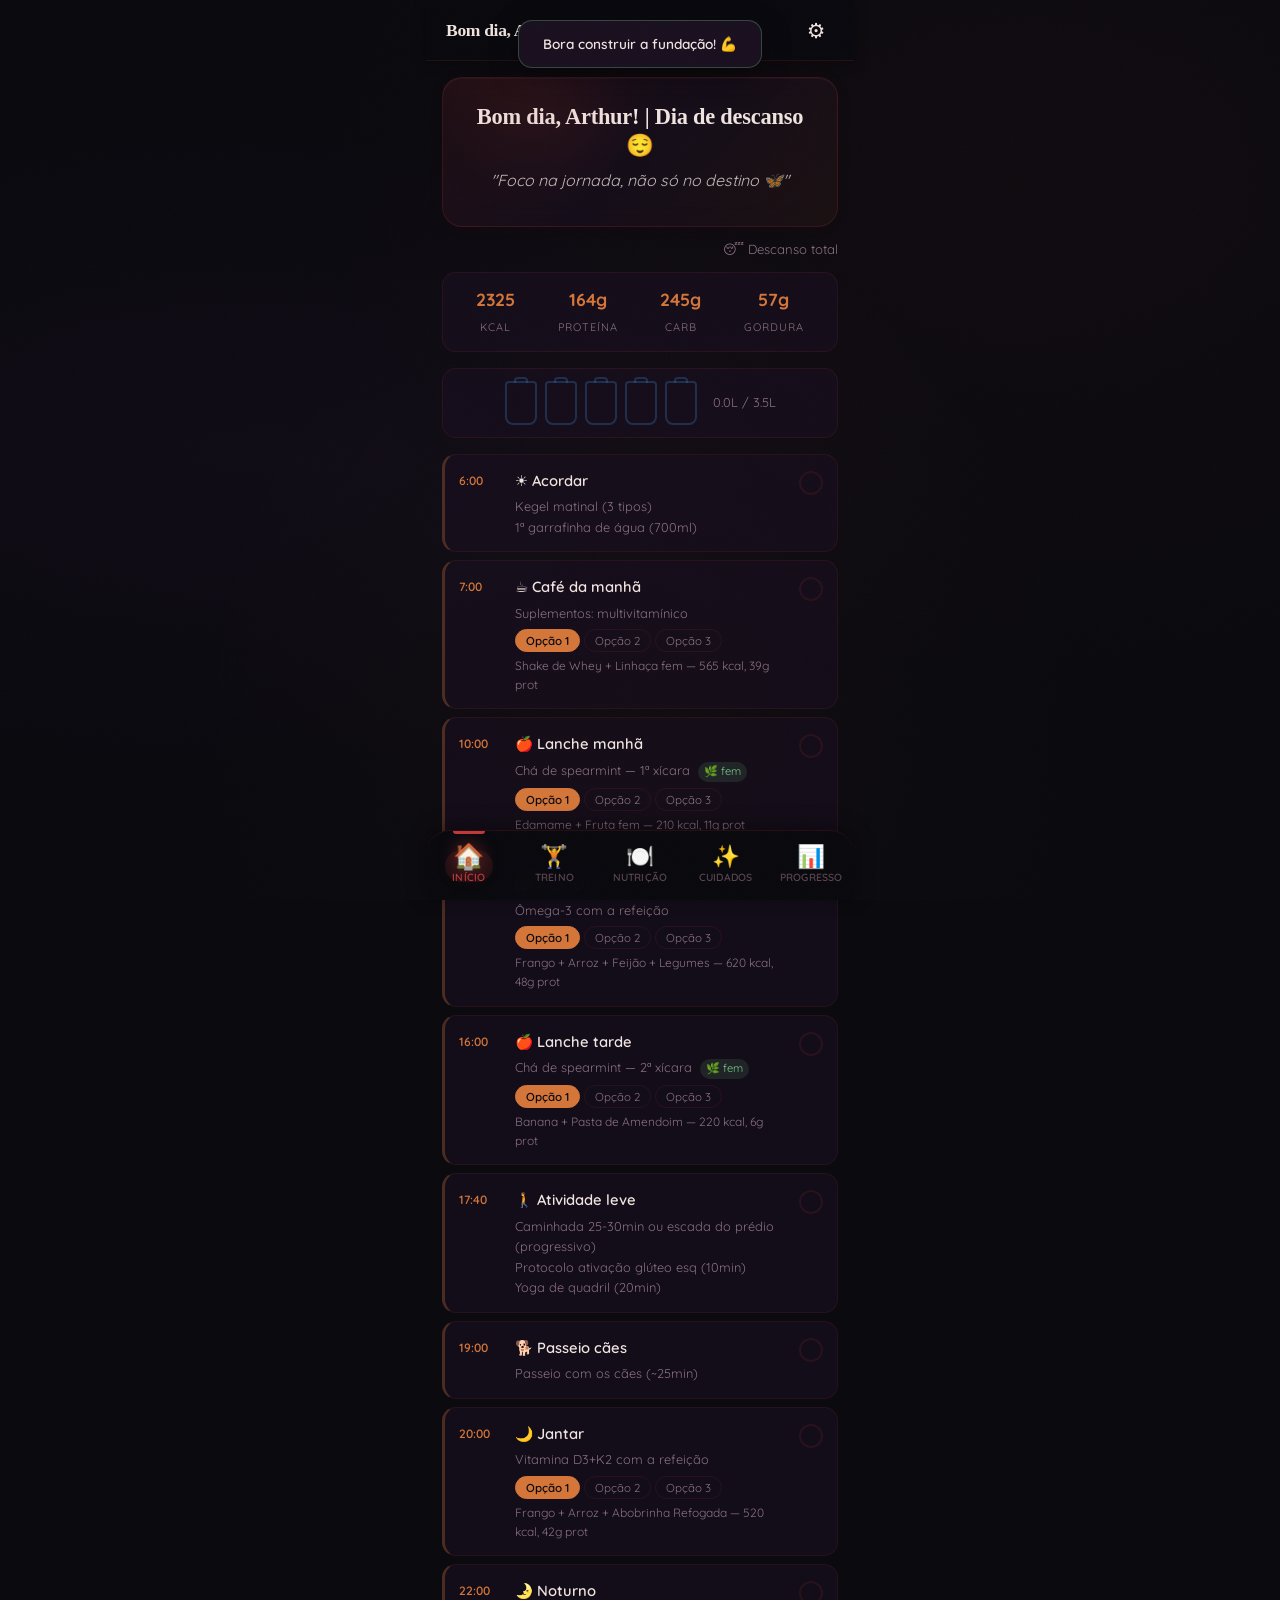
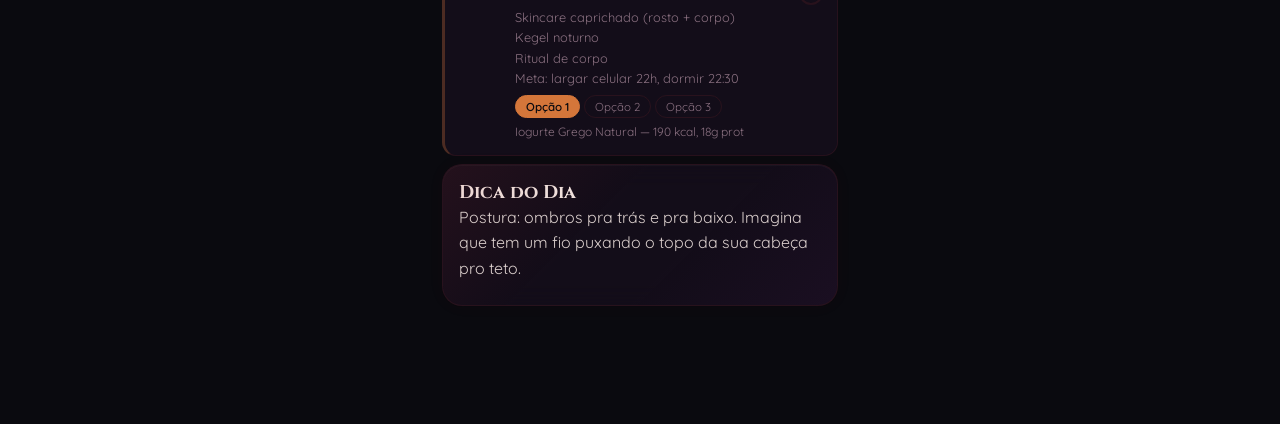
==== index.html @ 88b84865 "feat: redesign RPG dark fantasy — Forja da Amazona (vermelho, roxo, laranja, preto, azul) Co-Authore" ====
<!DOCTYPE html>
<html lang="pt-BR">
<head>
  <meta charset="UTF-8">
  <meta name="viewport" content="width=device-width, initial-scale=1.0, maximum-scale=1.0, user-scalable=no">
  <meta name="theme-color" content="#c23a3a">
  <meta name="apple-mobile-web-app-capable" content="yes">
  <meta name="apple-mobile-web-app-status-bar-style" content="black-translucent">
  <meta name="description" content="Forja da Amazona — RPG de Transformacao Corporal">
  <title>Forja da Amazona</title>

  <!-- PWA Manifest -->
  <link rel="manifest" href="manifest.json">
  <link rel="apple-touch-icon" href="icons/icon-192.png">

  <!-- Google Fonts -->
  <link rel="preconnect" href="https://fonts.googleapis.com">
  <link rel="preconnect" href="https://fonts.gstatic.com" crossorigin>
  <link href="https://fonts.googleapis.com/css2?family=Cinzel:wght@400;600;700&family=Quicksand:wght@300;400;500;600&display=swap" rel="stylesheet">

  <!-- Chart.js -->
  <script src="https://cdn.jsdelivr.net/npm/chart.js@4.4.1/dist/chart.umd.min.js"></script>

  <!-- Firebase -->
  <script src="https://www.gstatic.com/firebasejs/10.7.1/firebase-app-compat.js"></script>
  <script src="https://www.gstatic.com/firebasejs/10.7.1/firebase-auth-compat.js"></script>
  <script src="https://www.gstatic.com/firebasejs/10.7.1/firebase-firestore-compat.js"></script>

  <style>
    /* ============================================
       CSS CUSTOM PROPERTIES
       ============================================ */
    :root {
      --bg-dark: #0a0a0f;
      --bg-dark-lighter: #1a1020;
      --bg-card: #12101a;
      --bg-card-hover: rgba(255, 255, 255, 0.08);
      --primary: #c23a3a;
      --primary-light: #d44a4a;
      --primary-dark: #9a2a2a;
      --secondary: #7b2d8e;
      --secondary-light: #9a45ad;
      --accent: #d4763a;
      --accent-light: #e09050;
      --text: #f0e4e0;
      --text-muted: #8a7080;
      --text-dark: #5a4550;
      --success: #6ecb8b;
      --danger: #e87171;
      --warning: #d4763a;
      --info: #3a7bc2;
      --gold: #c4956a;
      --border: rgba(194, 58, 58, 0.12);
      --border-light: rgba(194, 58, 58, 0.2);
      --shadow: rgba(0, 0, 0, 0.4);
      --glass-bg: rgba(26, 16, 32, 0.6);
      --glass-border: rgba(194, 58, 58, 0.12);
      --glass-blur: 12px;
      --radius-sm: 8px;
      --radius-md: 14px;
      --radius-lg: 20px;
      --radius-xl: 24px;
      --radius-full: 50%;
      --nav-height: 70px;
      --header-height: 60px;
      --safe-bottom: env(safe-area-inset-bottom, 0px);
      --font-title: 'Cinzel', 'Playfair Display', Georgia, serif;
      --font-body: 'Quicksand', 'Nunito', system-ui, sans-serif;
      --transition-fast: 0.15s ease;
      --transition-normal: 0.3s ease;
      --transition-slow: 0.5s ease;
    }

    /* ============================================
       BASE RESET
       ============================================ */
    *,
    *::before,
    *::after {
      margin: 0;
      padding: 0;
      box-sizing: border-box;
    }

    html {
      font-size: 16px;
      -webkit-text-size-adjust: 100%;
      -webkit-tap-highlight-color: transparent;
      scroll-behavior: smooth;
    }

    body {
      font-family: var(--font-body);
      background: #0a0a0f;
      background-image:
        radial-gradient(ellipse at 20% 50%, rgba(123, 45, 142, 0.06) 0%, transparent 50%),
        radial-gradient(ellipse at 80% 20%, rgba(194, 58, 58, 0.04) 0%, transparent 50%),
        radial-gradient(ellipse at 50% 80%, rgba(212, 118, 58, 0.03) 0%, transparent 50%);
      background-attachment: fixed;
      color: var(--text);
      line-height: 1.6;
      min-height: 100vh;
      min-height: 100dvh;
      overflow-x: hidden;
      -webkit-font-smoothing: antialiased;
      -moz-osx-font-smoothing: grayscale;
    }

    body::after {
      content: '';
      position: fixed;
      top: 0;
      left: 0;
      width: 100%;
      height: 100%;
      pointer-events: none;
      z-index: 9999;
      opacity: 0.015;
      background-image: url("data:image/svg+xml,%3Csvg viewBox='0 0 256 256' xmlns='http://www.w3.org/2000/svg'%3E%3Cfilter id='noise'%3E%3CfeTurbulence type='fractalNoise' baseFrequency='0.9' numOctaves='4' stitchTiles='stitch'/%3E%3C/filter%3E%3Crect width='100%25' height='100%25' filter='url(%23noise)'/%3E%3C/svg%3E");
      background-repeat: repeat;
      background-size: 256px 256px;
    }

    /* RPG Card border glow */
    .card, .glass {
      position: relative;
      border: 1px solid rgba(194, 58, 58, 0.12);
      box-shadow: 0 0 20px rgba(194, 58, 58, 0.03), inset 0 1px 0 rgba(255,255,255,0.03);
    }

    .card::before, .glass::before {
      content: '';
      position: absolute;
      top: -1px; left: -1px; right: -1px; bottom: -1px;
      border-radius: inherit;
      background: linear-gradient(135deg, rgba(194, 58, 58, 0.1) 0%, transparent 40%, transparent 60%, rgba(123, 45, 142, 0.08) 100%);
      pointer-events: none;
      z-index: 0;
    }

    /* RPG stat bar style */
    .stat-bar {
      height: 6px;
      background: rgba(255,255,255,0.05);
      border-radius: 3px;
      overflow: hidden;
      position: relative;
    }
    .stat-bar-fill {
      height: 100%;
      border-radius: 3px;
      background: linear-gradient(90deg, var(--accent), var(--primary));
      transition: width 0.6s ease;
      box-shadow: 0 0 8px rgba(212, 118, 58, 0.4);
    }

    /* Level badge (for training phase) */
    .level-badge {
      display: inline-flex;
      align-items: center;
      gap: 6px;
      background: linear-gradient(135deg, rgba(194, 58, 58, 0.15), rgba(123, 45, 142, 0.15));
      border: 1px solid rgba(194, 58, 58, 0.25);
      border-radius: 20px;
      padding: 4px 12px;
      font-family: var(--font-title);
      font-size: 0.75rem;
      color: var(--gold);
      letter-spacing: 1px;
      text-transform: uppercase;
    }

    /* Quest complete animation */
    @keyframes questComplete {
      0% { transform: scale(1); }
      50% { transform: scale(1.05); box-shadow: 0 0 20px rgba(110, 203, 139, 0.3); }
      100% { transform: scale(1); }
    }

    /* Ember glow for active elements */
    @keyframes emberGlow {
      0%, 100% { box-shadow: 0 0 8px rgba(212, 118, 58, 0.2); }
      50% { box-shadow: 0 0 16px rgba(212, 118, 58, 0.4); }
    }

    /* Smooth hover for cards */
    .card:hover, .glass:hover {
      border-color: rgba(194, 58, 58, 0.25);
      transition: border-color 0.3s ease;
    }

    /* Font family overrides */
    h1, h2, h3, .card-title, .section-title { font-family: 'Cinzel', serif; }

    a {
      color: var(--primary);
      text-decoration: none;
      transition: color var(--transition-fast);
    }

    a:hover {
      color: var(--secondary-light);
    }

    img {
      max-width: 100%;
      height: auto;
      display: block;
    }

    button {
      font-family: var(--font-body);
      cursor: pointer;
      border: none;
      background: none;
      color: inherit;
      font-size: inherit;
      -webkit-tap-highlight-color: transparent;
    }

    input, select, textarea {
      font-family: var(--font-body);
      font-size: 16px;
    }

    ul, ol {
      list-style: none;
    }

    /* ============================================
       TYPOGRAPHY
       ============================================ */
    h1, h2, h3 {
      font-family: var(--font-title);
      font-weight: 700;
      line-height: 1.3;
      color: var(--text);
    }

    h1 {
      font-size: 1.75rem;
      letter-spacing: -0.02em;
    }

    h2 {
      font-size: 1.4rem;
      letter-spacing: -0.01em;
    }

    h3 {
      font-size: 1.15rem;
    }

    h4, h5, h6 {
      font-family: var(--font-body);
      font-weight: 700;
      line-height: 1.4;
    }

    h4 {
      font-size: 1rem;
    }

    p {
      margin-bottom: 0.5rem;
      color: var(--text);
    }

    small {
      font-size: 0.8rem;
      color: var(--text-muted);
    }

    /* ============================================
       HEADER
       ============================================ */
    #app-header {
      position: sticky;
      top: 0;
      z-index: 100;
      display: flex;
      align-items: center;
      justify-content: space-between;
      padding: 12px 20px;
      min-height: var(--header-height);
      background: rgba(10, 10, 15, 0.94);
      backdrop-filter: blur(14px);
      -webkit-backdrop-filter: blur(14px);
      border-bottom: 1px solid rgba(194, 58, 58, 0.15);
      box-shadow: 0 2px 12px rgba(0, 0, 0, 0.3);
    }

    .header-greeting {
      display: flex;
      flex-direction: column;
      gap: 2px;
    }

    .header-greeting .greeting-name {
      font-family: var(--font-title);
      font-size: 1.1rem;
      font-weight: 700;
      color: var(--text);
    }

    .header-greeting .greeting-sub {
      font-size: 0.75rem;
      color: var(--text-muted);
    }

    .header-actions {
      display: flex;
      align-items: center;
      gap: 12px;
    }

    .header-actions button {
      width: 36px;
      height: 36px;
      border-radius: var(--radius-full);
      background: var(--bg-card);
      display: flex;
      align-items: center;
      justify-content: center;
      font-size: 1.1rem;
      transition: background var(--transition-fast), transform var(--transition-fast);
    }

    .header-actions button:active {
      transform: scale(0.92);
      background: var(--bg-card-hover);
    }

    /* ============================================
       MAIN CONTENT AREA
       ============================================ */
    #app-content {
      position: relative;
      min-height: calc(100vh - var(--header-height));
      min-height: calc(100dvh - var(--header-height));
      padding-bottom: calc(var(--nav-height) + var(--safe-bottom) + 12px);
    }

    /* ============================================
       PAGE SECTIONS (Tabs)
       ============================================ */
    .page {
      display: none;
      padding: 16px 16px 24px;
      overflow-y: auto;
      -webkit-overflow-scrolling: touch;
      animation: fadeIn 0.3s ease;
    }

    .page.active {
      display: block;
    }

    /* Section-colored card left borders */
    #page-treino .card {
      border-left: 3px solid rgba(194, 58, 58, 0.3);
    }

    #page-nutricao .card {
      border-left: 3px solid rgba(110, 203, 139, 0.3);
    }

    #page-cuidados .card {
      border-left: 3px solid rgba(123, 45, 142, 0.3);
    }

    #page-progresso .card {
      border-left: 3px solid rgba(212, 118, 58, 0.3);
    }

    /* ============================================
       BOTTOM NAVIGATION
       ============================================ */
    .bottom-nav {
      position: fixed;
      bottom: 0;
      left: 0;
      right: 0;
      z-index: 200;
      display: flex;
      align-items: stretch;
      justify-content: space-around;
      height: calc(var(--nav-height) + var(--safe-bottom));
      padding-bottom: var(--safe-bottom);
      background: rgba(10, 10, 15, 0.97);
      backdrop-filter: blur(16px);
      -webkit-backdrop-filter: blur(16px);
      border-top: 1px solid rgba(194, 58, 58, 0.15);
      box-shadow: 0 -4px 20px rgba(0, 0, 0, 0.4);
    }

    .nav-item {
      display: flex;
      flex-direction: column;
      align-items: center;
      justify-content: center;
      flex: 1;
      min-width: 44px;
      min-height: 44px;
      padding: 6px 4px 8px;
      gap: 3px;
      color: var(--text-dark);
      transition: color var(--transition-fast), transform var(--transition-fast);
      position: relative;
    }

    .nav-item::before {
      content: '';
      position: absolute;
      top: 0;
      left: 50%;
      transform: translateX(-50%) scaleX(0);
      width: 32px;
      height: 3px;
      border-radius: 0 0 4px 4px;
      background: var(--primary);
      transition: transform var(--transition-normal);
    }

    .nav-item.active {
      color: var(--primary);
    }

    .nav-item.active::before {
      transform: translateX(-50%) scaleX(1);
    }

    .nav-item.active::after {
      content: '';
      position: absolute;
      top: 50%;
      left: 50%;
      transform: translate(-50%, -50%);
      width: 48px;
      height: 32px;
      border-radius: var(--radius-xl);
      background: rgba(194, 58, 58, 0.12);
      z-index: -1;
    }

    .nav-item.active .nav-icon {
      transform: scale(1.12);
      filter: drop-shadow(0 0 8px rgba(194, 58, 58, 0.5));
    }

    .nav-item:active {
      transform: scale(0.9);
    }

    .nav-icon {
      font-size: 1.4rem;
      line-height: 1;
      transition: transform var(--transition-fast), filter var(--transition-fast);
    }

    .nav-label {
      font-size: 0.65rem;
      font-weight: 600;
      letter-spacing: 0.02em;
      text-transform: uppercase;
    }

    /* ============================================
       CARDS
       ============================================ */
    .card {
      background: var(--bg-card);
      border: 1px solid var(--border);
      border-radius: var(--radius-lg);
      padding: 16px;
      margin-bottom: 12px;
      transition: background var(--transition-fast), transform var(--transition-fast), box-shadow var(--transition-fast);
      position: relative;
      overflow: hidden;
    }

    .card::after {
      content: '';
      position: absolute;
      top: 0;
      left: -100%;
      width: 50%;
      height: 100%;
      background: linear-gradient(90deg, transparent, rgba(255, 255, 255, 0.03), transparent);
      transition: left 0.6s ease;
      pointer-events: none;
    }

    .card:hover::after,
    .card:active::after {
      left: 100%;
    }

    .card:active {
      transform: scale(0.985);
      background: var(--bg-card-hover);
    }

    .card-header {
      display: flex;
      align-items: center;
      justify-content: space-between;
      margin-bottom: 12px;
    }

    .card-title {
      font-family: var(--font-title);
      font-size: 1.05rem;
      font-weight: 700;
    }

    .card-subtitle {
      font-size: 0.8rem;
      color: var(--text-muted);
      margin-top: 2px;
    }

    .card-icon {
      font-size: 1.6rem;
      line-height: 1;
    }

    /* ============================================
       GLASS EFFECT
       ============================================ */
    .glass {
      background: var(--glass-bg);
      backdrop-filter: blur(var(--glass-blur));
      -webkit-backdrop-filter: blur(var(--glass-blur));
      border: 1px solid var(--glass-border);
    }

    /* Dashboard hero card */
    .card.glass.dashboard-hero {
      position: relative;
      overflow: hidden;
      background: linear-gradient(
        135deg,
        rgba(194, 58, 58, 0.12) 0%,
        rgba(123, 45, 142, 0.08) 50%,
        rgba(212, 118, 58, 0.06) 100%
      );
      border: 1px solid rgba(194, 58, 58, 0.18);
    }

    .card.glass.dashboard-hero::before {
      content: '';
      position: absolute;
      top: -50%;
      right: -30%;
      width: 200px;
      height: 200px;
      border-radius: 50%;
      background: radial-gradient(circle, rgba(194, 58, 58, 0.08) 0%, transparent 70%);
      pointer-events: none;
    }

    /* ============================================
       BUTTONS
       ============================================ */
    .btn {
      display: inline-flex;
      align-items: center;
      justify-content: center;
      gap: 8px;
      padding: 12px 24px;
      border-radius: var(--radius-md);
      font-family: var(--font-body);
      font-size: 0.9rem;
      font-weight: 700;
      letter-spacing: 0.02em;
      text-align: center;
      min-height: 44px;
      min-width: 44px;
      cursor: pointer;
      transition: all var(--transition-fast);
      border: 2px solid transparent;
      text-transform: none;
      white-space: nowrap;
      user-select: none;
      -webkit-user-select: none;
    }

    .btn:active {
      transform: scale(0.96);
    }

    .btn:disabled {
      opacity: 0.5;
      cursor: not-allowed;
      transform: none;
    }

    .btn-primary {
      background: linear-gradient(135deg, var(--primary), var(--primary-dark));
      color: #fff;
      border-color: transparent;
      box-shadow: 0 4px 15px rgba(194, 58, 58, 0.3);
    }

    .btn-primary:hover {
      box-shadow: 0 6px 20px rgba(194, 58, 58, 0.45);
      background: linear-gradient(135deg, var(--primary-light), var(--primary));
    }

    .btn-primary:active {
      box-shadow: 0 2px 10px rgba(194, 58, 58, 0.25);
    }

    .btn-outline {
      background: transparent;
      color: var(--primary);
      border-color: var(--primary);
    }

    .btn-outline:hover {
      background: rgba(194, 58, 58, 0.1);
    }

    .btn-outline:active {
      background: rgba(194, 58, 58, 0.18);
    }

    .btn-ghost {
      background: transparent;
      color: var(--text-muted);
      border-color: transparent;
      padding: 8px 16px;
    }

    .btn-ghost:hover {
      color: var(--text);
      background: rgba(255, 255, 255, 0.05);
    }

    .btn-gold {
      background: linear-gradient(135deg, var(--accent), var(--gold));
      color: #0a0a0f;
      font-weight: 700;
      box-shadow: 0 4px 15px rgba(212, 118, 58, 0.3);
    }

    .btn-gold:hover {
      box-shadow: 0 6px 20px rgba(212, 118, 58, 0.45);
    }

    .btn-danger {
      background: linear-gradient(135deg, var(--danger), #c25050);
      color: #fff;
    }

    .btn-success {
      background: linear-gradient(135deg, var(--success), #4fb36e);
      color: #0a0a0f;
      font-weight: 700;
    }

    .btn-sm {
      padding: 8px 14px;
      font-size: 0.8rem;
      min-height: 36px;
      border-radius: var(--radius-sm);
    }

    .btn-lg {
      padding: 16px 32px;
      font-size: 1rem;
      border-radius: var(--radius-lg);
    }

    .btn-block {
      display: flex;
      width: 100%;
    }

    .btn-icon {
      width: 44px;
      height: 44px;
      padding: 0;
      border-radius: var(--radius-full);
      font-size: 1.2rem;
    }

    /* ============================================
       CUSTOM CHECKBOXES
       ============================================ */
    .checkbox-wrapper {
      display: flex;
      align-items: center;
      gap: 10px;
      min-height: 44px;
      cursor: pointer;
      user-select: none;
      -webkit-user-select: none;
    }

    .checkbox-wrapper input[type="checkbox"] {
      display: none;
    }

    .checkbox-custom {
      position: relative;
      width: 24px;
      height: 24px;
      min-width: 24px;
      border-radius: var(--radius-sm);
      border: 2px solid var(--text-dark);
      background: transparent;
      transition: all var(--transition-fast);
      display: flex;
      align-items: center;
      justify-content: center;
    }

    .checkbox-custom::after {
      content: '';
      width: 6px;
      height: 12px;
      border: 2px solid #fff;
      border-top: none;
      border-left: none;
      transform: rotate(45deg) scale(0);
      transition: transform 0.2s cubic-bezier(0.4, 0, 0.2, 1);
      margin-top: -2px;
    }

    .checkbox-wrapper input[type="checkbox"]:checked + .checkbox-custom {
      background: linear-gradient(135deg, var(--primary), var(--accent));
      border-color: transparent;
      animation: bounce 0.3s ease;
    }

    .checkbox-wrapper input[type="checkbox"]:checked + .checkbox-custom::after {
      transform: rotate(45deg) scale(1);
    }

    .checkbox-label {
      font-size: 0.9rem;
      color: var(--text);
      transition: color var(--transition-fast), text-decoration var(--transition-fast);
    }

    .checkbox-wrapper input[type="checkbox"]:checked ~ .checkbox-label {
      color: var(--text-muted);
      text-decoration: line-through;
    }

    /* ============================================
       PROGRESS BARS
       ============================================ */
    .progress-bar-wrapper {
      width: 100%;
      height: 8px;
      background: rgba(255, 255, 255, 0.08);
      border-radius: 4px;
      overflow: hidden;
      position: relative;
    }

    .progress-bar-fill {
      height: 100%;
      border-radius: 4px;
      background: linear-gradient(90deg, var(--primary), var(--accent));
      transition: width 0.6s cubic-bezier(0.25, 0.8, 0.25, 1);
      position: relative;
    }

    .progress-bar-fill::after {
      content: '';
      position: absolute;
      top: 0;
      left: 0;
      right: 0;
      bottom: 0;
      background: linear-gradient(90deg, transparent, rgba(255, 255, 255, 0.2), transparent);
      animation: shimmer 2s infinite;
    }

    .progress-bar-lg {
      height: 12px;
      border-radius: 6px;
    }

    .progress-bar-lg .progress-bar-fill {
      border-radius: 6px;
    }

    .progress-label {
      display: flex;
      align-items: center;
      justify-content: space-between;
      margin-bottom: 6px;
      font-size: 0.8rem;
    }

    .progress-label span:first-child {
      color: var(--text-muted);
    }

    .progress-label span:last-child {
      color: var(--primary);
      font-weight: 700;
    }

    /* ============================================
       MODAL OVERLAY
       ============================================ */
    .modal-overlay {
      position: fixed;
      top: 0;
      left: 0;
      right: 0;
      bottom: 0;
      z-index: 500;
      background: rgba(0, 0, 0, 0.7);
      backdrop-filter: blur(4px);
      -webkit-backdrop-filter: blur(4px);
      display: flex;
      align-items: center;
      justify-content: center;
      padding: 20px;
      opacity: 1;
      transition: opacity var(--transition-normal);
    }

    .modal-overlay.hidden {
      display: none;
      opacity: 0;
    }

    .modal-overlay.fade-out {
      opacity: 0;
      pointer-events: none;
    }

    .modal-content {
      background: var(--bg-dark-lighter);
      border: 1px solid var(--border-light);
      border-radius: var(--radius-xl);
      padding: 24px;
      max-width: 400px;
      width: 100%;
      max-height: 85vh;
      overflow-y: auto;
      animation: slideUp 0.3s ease;
    }

    .modal-close {
      position: absolute;
      top: 12px;
      right: 12px;
      width: 36px;
      height: 36px;
      border-radius: var(--radius-full);
      background: rgba(255, 255, 255, 0.1);
      color: var(--text);
      font-size: 1.4rem;
      display: flex;
      align-items: center;
      justify-content: center;
      transition: background var(--transition-fast), transform var(--transition-fast);
      z-index: 10;
      line-height: 1;
    }

    .modal-close:hover {
      background: rgba(255, 255, 255, 0.2);
    }

    .modal-close:active {
      transform: scale(0.9);
    }

    /* ============================================
       VIDEO MODAL
       ============================================ */
    .video-modal {
      position: relative;
      background: var(--bg-dark-lighter);
      border: 1px solid var(--border-light);
      border-radius: var(--radius-xl);
      padding: 20px;
      max-width: 500px;
      width: 100%;
      animation: slideUp 0.3s ease;
    }

    .video-container {
      position: relative;
      width: 100%;
      padding-bottom: 56.25%;
      border-radius: var(--radius-md);
      overflow: hidden;
      background: #000;
      margin-top: 8px;
    }

    .video-container iframe {
      position: absolute;
      top: 0;
      left: 0;
      width: 100%;
      height: 100%;
      border: none;
    }

    #video-info {
      margin-top: 16px;
    }

    #video-info h3 {
      font-size: 1rem;
      margin-bottom: 6px;
    }

    #video-info p {
      font-size: 0.85rem;
      color: var(--text-muted);
      line-height: 1.5;
    }

    .video-mistakes {
      color: var(--warning);
      font-size: 0.85rem;
      margin-top: 0.5rem;
      padding: 0.5rem 0.75rem;
      background: rgba(232, 201, 110, 0.1);
      border-left: 3px solid var(--warning);
      border-radius: var(--radius-sm);
      display: none;
    }
    .video-mistakes.visible {
      display: block;
    }
    .gif-container {
      position: relative;
      width: 100%;
      border-radius: var(--radius-md);
      overflow: hidden;
      background: #111;
      min-height: 200px;
      display: flex;
      align-items: center;
      justify-content: center;
    }
    .gif-container.hidden { display: none; }
    .gif-image {
      width: 100%;
      height: auto;
      display: block;
      border-radius: var(--radius-md);
    }
    .gif-loading {
      position: absolute;
      top: 50%;
      left: 50%;
      transform: translate(-50%, -50%);
      color: var(--text-muted);
      font-size: 0.85rem;
    }
    .youtube-fallback-link {
      display: inline-flex;
      align-items: center;
      gap: 6px;
      margin-top: 12px;
      font-size: 0.85rem;
      color: var(--primary);
      text-decoration: none;
    }
    .youtube-fallback-link.hidden { display: none; }
    #video-container.hidden { display: none; }

    /* ============================================
       TIMER OVERLAY
       ============================================ */
    .timer-overlay {
      position: fixed;
      left: 0;
      right: 0;
      bottom: calc(var(--nav-height) + var(--safe-bottom));
      z-index: 150;
      background: rgba(10, 10, 15, 0.97);
      backdrop-filter: blur(16px);
      -webkit-backdrop-filter: blur(16px);
      border-top: 1px solid var(--border-light);
      border-radius: var(--radius-xl) var(--radius-xl) 0 0;
      transition: all var(--transition-normal);
      box-shadow: 0 -8px 30px rgba(0, 0, 0, 0.3);
    }

    .timer-overlay.hidden {
      display: none;
    }

    .timer-header {
      display: flex;
      align-items: center;
      justify-content: space-between;
      padding: 12px 20px;
      cursor: pointer;
      min-height: 44px;
    }

    #timer-label {
      font-family: var(--font-body);
      font-size: 0.75rem;
      font-weight: 700;
      letter-spacing: 0.15em;
      text-transform: uppercase;
      color: var(--primary);
    }

    .timer-toggle {
      width: 32px;
      height: 32px;
      border-radius: var(--radius-full);
      background: var(--bg-card);
      display: flex;
      align-items: center;
      justify-content: center;
      font-size: 0.8rem;
      color: var(--text-muted);
      transition: transform var(--transition-normal);
    }

    .timer-overlay.active .timer-toggle {
      transform: rotate(180deg);
    }

    .timer-body {
      padding: 0 20px 20px;
      text-align: center;
      transition: all var(--transition-normal);
    }

    .timer-overlay.collapsed .timer-body {
      display: none;
    }

    .timer-overlay.active .timer-body {
      display: block;
    }

    .timer-display {
      font-family: var(--font-title);
      font-size: 3.5rem;
      font-weight: 700;
      color: var(--text);
      letter-spacing: 0.05em;
      line-height: 1;
      margin-bottom: 16px;
      text-shadow: 0 0 30px rgba(194, 58, 58, 0.3);
      font-variant-numeric: tabular-nums;
      transition: transform 0.15s ease, color 0.3s ease;
    }

    .timer-progress {
      width: 100%;
      height: 6px;
      background: rgba(255, 255, 255, 0.08);
      border-radius: 3px;
      overflow: hidden;
      margin-bottom: 16px;
    }

    .timer-progress-bar {
      height: 100%;
      border-radius: 3px;
      background: linear-gradient(90deg, var(--primary), var(--accent));
      transition: width 0.5s linear;
      width: 100%;
    }

    .timer-controls {
      display: flex;
      align-items: center;
      justify-content: center;
      gap: 12px;
      margin-bottom: 12px;
    }

    .timer-next {
      font-size: 0.8rem;
      color: var(--text-muted);
    }

    /* Collapsed state shows mini timer inline */
    .timer-overlay.collapsed .timer-header {
      padding: 10px 20px;
    }

    .timer-overlay.collapsed #timer-label::after {
      content: attr(data-time);
      margin-left: 12px;
      font-family: var(--font-title);
      font-size: 1.1rem;
      color: var(--text);
      letter-spacing: 0.05em;
    }

    /* ============================================
       SUB-TABS
       ============================================ */
    .sub-tabs {
      display: flex;
      gap: 4px;
      padding: 4px;
      background: var(--bg-card);
      border-radius: var(--radius-md);
      margin-bottom: 16px;
      overflow-x: auto;
      -webkit-overflow-scrolling: touch;
      scrollbar-width: none;
    }

    .sub-tabs::-webkit-scrollbar {
      display: none;
    }

    .sub-tab {
      flex: 0 0 auto;
      padding: 10px 12px;
      border-radius: var(--radius-sm);
      font-size: 0.75rem;
      font-weight: 600;
      color: var(--text-muted);
      text-align: center;
      transition: all var(--transition-fast);
      white-space: nowrap;
      min-height: 44px;
      display: flex;
      align-items: center;
      justify-content: center;
    }

    .sub-tab.active {
      background: var(--primary);
      color: #fff;
      box-shadow: 0 2px 10px rgba(194, 58, 58, 0.3);
    }

    .sub-tab:active {
      transform: scale(0.96);
    }

    .sub-tab-content {
      display: none;
      animation: fadeIn 0.25s ease;
    }

    .sub-tab-content.active {
      display: block;
    }

    /* ============================================
       EXERCISE CARDS
       ============================================ */
    .exercise-card {
      background: var(--bg-card);
      border: 1px solid var(--border);
      border-radius: var(--radius-lg);
      margin-bottom: 10px;
      overflow: hidden;
      transition: all var(--transition-fast);
    }

    .exercise-card.completed {
      border-color: rgba(110, 203, 139, 0.3);
      background: rgba(110, 203, 139, 0.05);
    }

    .exercise-header {
      display: flex;
      align-items: center;
      gap: 12px;
      padding: 14px 16px;
      cursor: pointer;
      min-height: 44px;
      transition: background var(--transition-fast);
    }

    .exercise-header:active {
      background: rgba(255, 255, 255, 0.03);
    }

    .exercise-emoji {
      font-size: 1.4rem;
      line-height: 1;
      min-width: 28px;
      text-align: center;
    }

    .exercise-info {
      flex: 1;
      min-width: 0;
    }

    .exercise-name {
      font-weight: 700;
      font-size: 0.9rem;
      white-space: nowrap;
      overflow: hidden;
      text-overflow: ellipsis;
    }

    .exercise-detail {
      font-size: 0.75rem;
      color: var(--text-muted);
      margin-top: 2px;
    }

    .exercise-expand {
      font-size: 0.7rem;
      color: var(--text-dark);
      transition: transform var(--transition-normal);
      min-width: 20px;
      text-align: center;
    }

    .exercise-card.expanded .exercise-expand {
      transform: rotate(180deg);
    }

    .exercise-body {
      display: none;
      padding: 0 16px 14px;
      animation: fadeIn 0.2s ease;
    }

    .exercise-card.expanded .exercise-body {
      display: block;
    }

    .exercise-video-btn {
      display: inline-flex;
      align-items: center;
      gap: 6px;
      padding: 8px 14px;
      border-radius: var(--radius-sm);
      background: rgba(194, 58, 58, 0.12);
      color: var(--primary);
      font-size: 0.8rem;
      font-weight: 600;
      margin-bottom: 12px;
      transition: background var(--transition-fast);
    }

    .exercise-video-btn:active {
      background: rgba(194, 58, 58, 0.22);
    }

    .rest-selector {
      display: flex;
      align-items: center;
      gap: 6px;
      margin-bottom: 8px;
      flex-wrap: wrap;
    }
    .rest-selector-label {
      font-size: 0.8rem;
      opacity: 0.7;
      margin-right: 4px;
    }
    .rest-btn {
      padding: 4px 10px;
      border-radius: var(--radius-md);
      border: 1px solid rgba(255,255,255,0.15);
      background: transparent;
      color: var(--text-primary);
      font-size: 0.75rem;
      cursor: pointer;
      transition: all 0.2s ease;
    }
    .rest-btn.active {
      background: rgba(194, 58, 58, 0.2);
      border-color: var(--primary);
      color: var(--primary);
    }
    .rest-btn:hover {
      background: rgba(255,255,255,0.05);
    }

    .exercise-series {
      display: flex;
      flex-direction: column;
      gap: 6px;
    }

    .series-item {
      display: flex;
      align-items: center;
      gap: 10px;
      padding: 8px 10px;
      border-radius: var(--radius-sm);
      background: rgba(255, 255, 255, 0.03);
      min-height: 44px;
    }

    .series-item.done {
      background: rgba(110, 203, 139, 0.08);
    }

    .series-label {
      font-size: 0.82rem;
      font-weight: 600;
      color: var(--text-muted);
      min-width: 48px;
    }

    .series-detail {
      flex: 1;
      font-size: 0.82rem;
      color: var(--text);
    }

    /* ============================================
       WORKOUT MANAGER — Phase & Day Selectors
       ============================================ */
    .phase-selector-card {
      padding: 1rem;
    }

    .phase-tabs {
      display: flex;
      gap: 6px;
      margin-bottom: 0.75rem;
    }

    .phase-tab {
      flex: 1;
      padding: 10px 6px;
      border-radius: var(--radius-sm);
      background: rgba(255, 255, 255, 0.05);
      border: 1px solid var(--border);
      color: var(--text-muted);
      font-size: 0.8rem;
      font-weight: 600;
      text-align: center;
      cursor: pointer;
      transition: all var(--transition-fast);
    }

    .phase-tab.active {
      background: rgba(194, 58, 58, 0.15);
      border-color: var(--primary);
      color: var(--primary);
    }

    .phase-tab:active {
      transform: scale(0.96);
    }

    .phase-description {
      text-align: center;
      padding: 0.5rem 0 0;
    }

    .day-selector {
      display: flex;
      gap: 4px;
      padding: 0.5rem 0;
      justify-content: center;
    }

    .day-tab {
      width: 44px;
      height: 44px;
      border-radius: var(--radius-full);
      border: 1px solid var(--border);
      background: rgba(255, 255, 255, 0.05);
      color: var(--text-muted);
      font-size: 0.75rem;
      font-weight: 600;
      cursor: pointer;
      display: flex;
      align-items: center;
      justify-content: center;
      transition: all var(--transition-fast);
    }

    .day-tab.active {
      background: var(--primary);
      border-color: var(--primary);
      color: #fff;
    }

    .day-tab.today:not(.active) {
      border-color: var(--primary);
      color: var(--primary);
    }

    .day-tab:active {
      transform: scale(0.92);
    }

    /* ============================================
       WORKOUT MANAGER — Exercise Card Extras
       ============================================ */
    .exercise-num {
      font-weight: 700;
      font-size: 0.85rem;
      color: var(--primary);
      min-width: 28px;
      text-align: center;
    }

    .exercise-info {
      flex: 1;
      min-width: 0;
      display: flex;
      flex-direction: column;
      gap: 2px;
    }

    .exercise-info strong {
      font-size: 0.9rem;
      line-height: 1.3;
    }

    .exercise-meta {
      font-size: 0.78rem;
      color: var(--text-muted);
    }

    .exercise-tip {
      font-size: 0.78rem;
      color: var(--accent-light, var(--primary));
      opacity: 0.85;
    }
    .weight-suggestion {
      display: inline-flex;
      align-items: center;
      gap: 4px;
      font-size: 0.75rem;
      color: var(--accent-light, #e09050);
      background: rgba(212, 118, 58, 0.1);
      padding: 2px 8px;
      border-radius: var(--radius-sm);
      margin-top: 2px;
    }
    .weight-progression-info {
      margin-top: 10px;
      padding: 8px 12px;
      background: rgba(212, 118, 58, 0.08);
      border-left: 3px solid var(--accent, #d4763a);
      border-radius: var(--radius-sm);
      font-size: 0.82rem;
      line-height: 1.6;
    }
    .weight-progression-label {
      font-weight: 600;
      color: var(--accent-light, #e09050);
    }

    .expand-icon {
      font-size: 0.7rem;
      color: var(--text-dark);
      min-width: 20px;
      text-align: center;
      transition: transform var(--transition-normal);
    }

    .exercise-details {
      padding: 0 16px 12px;
    }

    .exercise-progress {
      display: flex;
      align-items: center;
      gap: 10px;
      padding: 8px 16px 12px;
      font-size: 0.78rem;
      color: var(--text-muted);
    }

    .exercise-progress .progress-bar-container {
      flex: 1;
    }

    .exercise-card.exercise-vacuum {
      border-color: rgba(212, 118, 58, 0.3);
      background: rgba(212, 118, 58, 0.05);
    }

    .start-left-indicator {
      background: linear-gradient(135deg, rgba(232, 113, 113, 0.2), rgba(232, 113, 113, 0.05));
      border: 1px solid var(--danger);
      border-radius: var(--radius-sm);
      padding: 0.5rem 0.75rem;
      margin: 0.5rem 0;
      text-align: center;
      font-weight: 700;
      font-size: 0.9rem;
      color: var(--danger);
      animation: pulse-left 2s infinite;
    }
    @keyframes pulse-left {
      0%, 100% { opacity: 1; }
      50% { opacity: 0.7; }
    }

    /* ============================================
       WORKOUT MANAGER — Series Rows & Weights
       ============================================ */
    .series-row {
      display: flex;
      align-items: center;
      justify-content: space-between;
      gap: 10px;
      padding: 6px 16px;
      min-height: 44px;
      border-radius: var(--radius-sm);
      background: rgba(255, 255, 255, 0.03);
    }

    .series-row .checkbox-wrapper {
      flex: 1;
    }

    .weight-input {
      width: 90px;
      padding: 6px 10px;
      border-radius: var(--radius-sm);
      border: 1px solid var(--border);
      background: rgba(255, 255, 255, 0.05);
      color: var(--text);
      font-size: 0.82rem;
      text-align: center;
    }

    .weight-input:focus {
      border-color: var(--primary);
      outline: none;
    }

    .exercise-series {
      display: flex;
      flex-direction: column;
      gap: 6px;
      padding: 0 0 8px;
    }

    /* ============================================
       WORKOUT MANAGER — Warmup & Cooldown
       ============================================ */
    .collapsible-header {
      display: flex;
      justify-content: space-between;
      align-items: center;
      padding: 14px 16px;
      cursor: pointer;
      min-height: 44px;
      transition: background var(--transition-fast);
    }

    .collapsible-header:active {
      background: rgba(255, 255, 255, 0.03);
    }

    .collapsible-body {
      padding: 0 16px 14px;
    }

    .warmup-card, .cooldown-card {
      overflow: hidden;
    }

    .warmup-card h3, .cooldown-card h3 {
      font-size: 0.9rem;
    }

    .warmup-exercise {
      padding: 6px 0;
      border-bottom: 1px solid rgba(255, 255, 255, 0.05);
    }

    .warmup-name {
      font-weight: 600;
      font-size: 0.85rem;
    }

    .warmup-meta {
      font-size: 0.8rem;
      color: var(--text-muted);
    }

    .warmup-tip {
      font-size: 0.78rem;
      opacity: 0.7;
      margin-left: 0.5rem;
    }

    .warmup-section h4 {
      font-size: 0.88rem;
    }

    /* ============================================
       WORKOUT MANAGER — Workout Progress
       ============================================ */
    .workout-overall-progress {
      padding: 1rem 1.25rem;
    }

    /* ============================================
       RECIPE CARDS
       ============================================ */
    .recipe-card {
      background: var(--bg-card);
      border: 1px solid var(--border);
      border-radius: var(--radius-lg);
      padding: 16px;
      margin-bottom: 12px;
      cursor: pointer;
      transition: all var(--transition-fast);
      position: relative;
      overflow: hidden;
    }

    .recipe-card::after {
      content: '';
      position: absolute;
      top: 0;
      left: -100%;
      width: 50%;
      height: 100%;
      background: linear-gradient(90deg, transparent, rgba(255, 255, 255, 0.03), transparent);
      transition: left 0.6s ease;
      pointer-events: none;
    }

    .recipe-card:active::after {
      left: 100%;
    }

    .recipe-card:active {
      transform: scale(0.985);
    }

    .recipe-emoji {
      font-size: 2rem;
      margin-bottom: 8px;
    }

    .recipe-name {
      font-family: var(--font-title);
      font-size: 1rem;
      font-weight: 700;
      margin-bottom: 4px;
    }

    .recipe-meta {
      display: flex;
      align-items: center;
      gap: 12px;
      font-size: 0.75rem;
      color: var(--text-muted);
    }

    .recipe-tag {
      display: inline-block;
      padding: 3px 10px;
      border-radius: 20px;
      font-size: 0.7rem;
      font-weight: 600;
      background: rgba(194, 58, 58, 0.15);
      color: var(--primary);
      margin-top: 8px;
    }

    /* ============================================
       NUTRITION — Meal Cards
       ============================================ */
    .protein-counter {
      margin-bottom: 8px;
    }

    .meal-card {
      margin-bottom: 10px;
    }

    .meal-header {
      display: flex;
      align-items: center;
      gap: 10px;
      margin-bottom: 10px;
    }

    .meal-emoji {
      font-size: 1.6rem;
      line-height: 1;
    }

    .meal-header-info {
      flex: 1;
      display: flex;
      flex-direction: column;
    }

    .meal-header-info strong {
      font-size: 0.95rem;
    }

    .meal-time {
      font-size: 0.75rem;
      color: var(--text-muted);
      margin-top: 2px;
    }

    .meal-options {
      display: flex;
      flex-direction: column;
      gap: 8px;
    }

    .meal-option {
      font-size: 0.85rem;
      line-height: 1.4;
      padding: 8px 10px;
      background: rgba(255, 255, 255, 0.03);
      border-radius: var(--radius-sm);
    }

    .meal-option strong {
      color: var(--primary-light);
    }

    .meal-macros {
      display: block;
      font-size: 0.75rem;
      color: var(--text-muted);
      margin-top: 4px;
    }

    /* ============================================
       NUTRITION — Recipe Grid
       ============================================ */
    .recipe-grid {
      display: grid;
      grid-template-columns: repeat(2, 1fr);
      gap: 10px;
    }

    .recipe-grid .recipe-card {
      text-align: center;
      padding: 16px 10px;
    }

    /* ============================================
       NUTRITION — Recipe Detail
       ============================================ */
    .recipe-detail h2 {
      font-family: var(--font-title);
      font-size: 1.3rem;
    }

    .recipe-detail h3 {
      font-family: var(--font-title);
      font-size: 1rem;
      margin: 16px 0 8px;
      color: var(--primary-light);
    }

    .recipe-stats {
      display: flex;
      flex-wrap: wrap;
      gap: 8px 16px;
      font-size: 0.85rem;
      margin-bottom: 4px;
    }

    .recipe-ingredients,
    .recipe-steps,
    .recipe-tips {
      padding-left: 20px;
      font-size: 0.88rem;
      line-height: 1.6;
    }

    .recipe-ingredients li,
    .recipe-steps li,
    .recipe-tips li {
      margin-bottom: 4px;
    }

    .recipe-steps li {
      margin-bottom: 10px;
    }

    /* ============================================
       BADGE CARDS
       ============================================ */
    .badges-grid {
      display: grid;
      grid-template-columns: repeat(3, 1fr);
      gap: 10px;
    }

    .badge {
      display: flex;
      flex-direction: column;
      align-items: center;
      justify-content: center;
      padding: 16px 8px;
      border-radius: var(--radius-lg);
      background: var(--bg-card);
      border: 1px solid var(--border);
      text-align: center;
      transition: all var(--transition-fast);
      position: relative;
      overflow: hidden;
    }

    .badge-icon {
      font-size: 2rem;
      margin-bottom: 6px;
      transition: transform var(--transition-fast), filter var(--transition-fast);
    }

    .badge-name {
      font-size: 0.7rem;
      font-weight: 600;
      color: var(--text-muted);
      line-height: 1.3;
    }

    .badge.locked {
      opacity: 0.4;
    }

    .badge.locked .badge-icon {
      filter: grayscale(100%);
    }

    .badge.unlocked {
      border-color: rgba(196, 149, 106, 0.3);
      background: rgba(196, 149, 106, 0.08);
    }

    .badge.unlocked .badge-icon {
      animation: pulse 2s infinite;
    }

    .badge.unlocked .badge-name {
      color: var(--accent);
      font-weight: 700;
    }

    .badge.unlocked::after {
      content: '';
      position: absolute;
      top: 0;
      left: -100%;
      width: 200%;
      height: 100%;
      background: linear-gradient(90deg, transparent, rgba(196, 149, 106, 0.08), transparent);
      animation: shimmer 3s infinite;
    }

    /* ============================================
       STREAK DISPLAY
       ============================================ */
    .streak {
      display: flex;
      align-items: center;
      gap: 12px;
      padding: 16px 20px;
      background: linear-gradient(135deg, rgba(212, 118, 58, 0.12), rgba(194, 58, 58, 0.08));
      border: 1px solid rgba(212, 118, 58, 0.2);
      border-radius: var(--radius-lg);
      margin-bottom: 16px;
    }

    .streak-fire {
      font-size: 2rem;
      animation: pulse 1.5s infinite;
    }

    .streak-info {
      flex: 1;
    }

    .streak-count {
      font-family: var(--font-title);
      font-size: 1.5rem;
      font-weight: 700;
      color: var(--accent);
      line-height: 1;
      font-variant-numeric: tabular-nums;
    }

    .streak-label {
      font-size: 0.8rem;
      color: var(--text-muted);
      margin-top: 2px;
    }

    /* ============================================
       WATER TRACKER
       ============================================ */
    .water-tracker {
      display: flex;
      flex-wrap: wrap;
      gap: 8px;
      justify-content: center;
      padding: 12px 0;
    }

    .water-cup {
      width: 44px;
      height: 44px;
      border-radius: var(--radius-md);
      border: 2px solid var(--border-light);
      display: flex;
      align-items: center;
      justify-content: center;
      font-size: 1.3rem;
      cursor: pointer;
      transition: all var(--transition-fast);
      background: transparent;
    }

    .water-cup.filled {
      background: rgba(110, 200, 220, 0.15);
      border-color: rgba(110, 200, 220, 0.4);
      animation: bounce 0.3s ease;
    }

    .water-cup:active {
      transform: scale(0.9);
    }

    .water-label {
      text-align: center;
      font-size: 0.85rem;
      color: var(--text-muted);
      margin-top: 4px;
    }

    .water-label strong {
      color: var(--text);
      font-weight: 700;
    }

    /* ============================================
       PHOTO GRID
       ============================================ */
    .photo-grid {
      display: grid;
      grid-template-columns: repeat(3, 1fr);
      gap: 8px;
    }

    .photo-item {
      aspect-ratio: 1;
      border-radius: var(--radius-md);
      overflow: hidden;
      background: var(--bg-card);
      border: 1px solid var(--border);
      display: flex;
      align-items: center;
      justify-content: center;
      cursor: pointer;
      transition: all var(--transition-fast);
    }

    .photo-item img {
      width: 100%;
      height: 100%;
      object-fit: cover;
    }

    .photo-item:active {
      transform: scale(0.95);
    }

    .photo-add {
      font-size: 2rem;
      color: var(--text-dark);
    }

    .photo-date {
      font-size: 0.65rem;
      color: var(--text-muted);
      text-align: center;
      margin-top: 4px;
    }

    /* ============================================
       FORMS
       ============================================ */
    .form-group {
      margin-bottom: 16px;
    }

    .form-label {
      display: block;
      font-size: 0.8rem;
      font-weight: 600;
      color: var(--text-muted);
      margin-bottom: 6px;
      letter-spacing: 0.02em;
    }

    .form-input {
      width: 100%;
      padding: 12px 16px;
      border: 1px solid var(--border-light);
      border-radius: var(--radius-md);
      background: rgba(255, 255, 255, 0.04);
      color: var(--text);
      font-size: 0.95rem;
      min-height: 44px;
      transition: border-color var(--transition-fast), background var(--transition-fast), box-shadow var(--transition-fast);
      outline: none;
    }

    .form-input:focus {
      border-color: var(--primary);
      background: rgba(194, 58, 58, 0.05);
      box-shadow: 0 0 0 3px rgba(194, 58, 58, 0.1);
    }

    .form-input::placeholder {
      color: var(--text-dark);
    }

    textarea.form-input {
      resize: vertical;
      min-height: 80px;
    }

    select.form-input {
      appearance: none;
      -webkit-appearance: none;
      background-image: url("data:image/svg+xml,%3Csvg xmlns='http://www.w3.org/2000/svg' width='12' height='12' fill='%238a7080' viewBox='0 0 16 16'%3E%3Cpath d='M8 11L3 6h10z'/%3E%3C/svg%3E");
      background-repeat: no-repeat;
      background-position: right 14px center;
      padding-right: 36px;
    }

    .form-hint {
      font-size: 0.72rem;
      color: var(--text-dark);
      margin-top: 4px;
    }

    .form-error {
      font-size: 0.72rem;
      color: var(--danger);
      margin-top: 4px;
    }

    /* ============================================
       SKINCARE / CARE STEPS
       ============================================ */
    .care-step {
      display: flex;
      align-items: flex-start;
      gap: 12px;
      padding: 14px 16px;
      background: var(--bg-card);
      border: 1px solid var(--border);
      border-radius: var(--radius-lg);
      margin-bottom: 8px;
      transition: all var(--transition-fast);
    }

    .care-step.done {
      border-color: rgba(110, 203, 139, 0.3);
      background: rgba(110, 203, 139, 0.05);
    }

    .care-step-emoji {
      font-size: 1.4rem;
      min-width: 28px;
      text-align: center;
      padding-top: 2px;
    }

    .care-step-info {
      flex: 1;
    }

    .care-step-name {
      font-weight: 700;
      font-size: 0.9rem;
      margin-bottom: 2px;
    }

    .care-step-desc {
      font-size: 0.78rem;
      color: var(--text-muted);
      line-height: 1.4;
    }

    /* ============================================
       CARE MODULE — Extended styles
       ============================================ */

    /* Step number circle */
    .step-number {
      min-width: 32px;
      height: 32px;
      border-radius: 50%;
      background: var(--primary);
      color: #fff;
      display: flex;
      align-items: center;
      justify-content: center;
      font-weight: 700;
      font-size: 0.85rem;
      flex-shrink: 0;
    }

    .step-content {
      flex: 1;
    }

    .step-content strong {
      display: block;
      margin-bottom: 4px;
      font-size: 0.9rem;
    }

    .step-how {
      font-size: 0.85rem;
      color: var(--text-muted);
      margin: 2px 0;
      line-height: 1.4;
    }

    .step-why {
      margin: 2px 0;
    }

    /* Alert styling */
    .care-alert {
      padding: 10px 14px;
      background: rgba(255, 170, 50, 0.12);
      border: 1px solid rgba(255, 170, 50, 0.3);
      border-radius: var(--radius-sm);
      font-size: 0.85rem;
      margin-bottom: 8px;
      line-height: 1.4;
    }

    .care-alert-inline {
      font-size: 0.82rem;
      margin: 4px 0;
      padding: 4px 8px;
      background: rgba(255, 170, 50, 0.08);
      border-radius: var(--radius-sm);
    }

    .care-alerts-list {
      display: flex;
      flex-direction: column;
      gap: 6px;
    }

    /* Care items (hair routine, depilation areas, etc.) */
    .care-item {
      padding: 12px 0;
      border-bottom: 1px solid var(--border);
    }

    .care-item:last-child {
      border-bottom: none;
    }

    .care-item-header {
      display: flex;
      justify-content: space-between;
      align-items: center;
      margin-bottom: 6px;
    }

    .care-item-header strong {
      font-size: 0.95rem;
    }

    .care-frequency {
      font-size: 0.78rem;
      padding: 3px 10px;
      background: rgba(194, 58, 58, 0.15);
      color: var(--primary);
      border-radius: 20px;
      font-weight: 600;
      white-space: nowrap;
    }

    .care-item p {
      font-size: 0.85rem;
      color: var(--text-muted);
      margin: 3px 0;
      line-height: 1.4;
    }

    .care-item .btn {
      margin-top: 6px;
    }

    /* Hair timeline */
    .hair-length-input {
      width: 80px;
      padding: 8px 12px;
      background: var(--bg-card);
      border: 1px solid var(--border);
      border-radius: var(--radius-sm);
      color: var(--text);
      font-size: 1rem;
      text-align: center;
    }

    .hair-length-input:focus {
      outline: none;
      border-color: var(--primary);
    }

    .hair-timeline {
      position: relative;
      padding-bottom: 50px;
      margin-top: 1rem;
    }

    .timeline-bar {
      width: 100%;
      height: 12px;
      background: var(--bg-card);
      border: 1px solid var(--border);
      border-radius: 6px;
      overflow: hidden;
    }

    .timeline-progress {
      height: 100%;
      background: linear-gradient(90deg, var(--primary), var(--accent));
      border-radius: 6px;
      transition: width 0.5s ease;
    }

    .timeline-milestones {
      position: relative;
      width: 100%;
      margin-top: 10px;
    }

    .milestone {
      position: absolute;
      transform: translateX(-50%);
      text-align: center;
      font-size: 0.72rem;
      color: var(--text-muted);
      line-height: 1.3;
    }

    .milestone.reached {
      color: var(--primary);
      font-weight: 600;
    }

    .milestone-length {
      display: block;
      font-weight: 700;
      font-size: 0.78rem;
    }

    .milestone-label {
      display: block;
      font-size: 0.68rem;
      opacity: 0.8;
    }

    /* Kegel timer display */
    .kegel-instructions {
      background: var(--bg-card);
      border: 1px solid var(--border);
      border-radius: var(--radius-md);
      padding: 14px 16px;
      margin-bottom: 1rem;
    }

    .kegel-instructions p {
      font-size: 0.88rem;
      margin: 6px 0;
      line-height: 1.5;
    }

    .kegel-timer-display {
      text-align: center;
      padding: 1.5rem;
      background: var(--bg-card);
      border: 1px solid var(--border);
      border-radius: var(--radius-lg);
      margin-top: 1rem;
    }

    .kegel-timer-phase {
      font-size: 1.4rem;
      font-weight: 700;
      font-family: var(--font-title);
      color: var(--primary);
      margin-bottom: 4px;
    }

    .kegel-timer-count {
      font-size: 2rem;
      font-weight: 700;
      font-family: var(--font-title);
    }

    .kegel-timer-rep {
      font-size: 0.85rem;
      color: var(--text-muted);
      margin-top: 4px;
    }

    /* Care tip items */
    .care-tip-item {
      padding: 10px 14px;
      background: rgba(123, 45, 142, 0.08);
      border: 1px solid rgba(123, 45, 142, 0.15);
      border-radius: var(--radius-sm);
      font-size: 0.85rem;
      margin-bottom: 6px;
      line-height: 1.4;
    }

    /* Depilation steps */
    .depilation-steps .care-step {
      margin-bottom: 6px;
    }

    /* ============================================
       STAT CARDS
       ============================================ */
    .stats-row {
      display: grid;
      grid-template-columns: repeat(2, 1fr);
      gap: 10px;
      margin-bottom: 16px;
    }

    .stat-card {
      background: var(--bg-card);
      border: 1px solid var(--border);
      border-radius: var(--radius-lg);
      padding: 14px;
      text-align: center;
    }

    .stat-value {
      font-family: var(--font-title);
      font-size: 1.6rem;
      font-weight: 700;
      color: var(--primary);
      line-height: 1;
      font-variant-numeric: tabular-nums;
    }

    .stat-label {
      font-size: 0.72rem;
      color: var(--text-muted);
      margin-top: 4px;
      text-transform: uppercase;
      letter-spacing: 0.05em;
    }

    /* ============================================
       CHART CONTAINER
       ============================================ */
    .chart-container {
      position: relative;
      width: 100%;
      aspect-ratio: 16 / 9;
      margin: 12px 0;
    }

    .chart-container canvas {
      width: 100% !important;
      height: 100% !important;
    }

    /* ============================================
       EMPTY STATE
       ============================================ */
    .empty-state {
      display: flex;
      flex-direction: column;
      align-items: center;
      justify-content: center;
      padding: 40px 20px;
      text-align: center;
    }

    .empty-state-icon {
      font-size: 3rem;
      margin-bottom: 12px;
      opacity: 0.6;
    }

    .empty-state-text {
      font-size: 0.9rem;
      color: var(--text-muted);
      max-width: 240px;
      line-height: 1.5;
    }

    /* ============================================
       LOADING SPINNER
       ============================================ */
    .spinner {
      width: 32px;
      height: 32px;
      border: 3px solid var(--border);
      border-top-color: var(--primary);
      border-radius: var(--radius-full);
      animation: spin 0.8s linear infinite;
      margin: 20px auto;
    }

    /* ============================================
       DIVIDER
       ============================================ */
    .divider {
      width: 100%;
      height: 1px;
      background: var(--border);
      margin: 16px 0;
    }

    /* ============================================
       TAGS / CHIPS
       ============================================ */
    .chip {
      display: inline-flex;
      align-items: center;
      gap: 4px;
      padding: 4px 12px;
      border-radius: 20px;
      font-size: 0.72rem;
      font-weight: 600;
      background: rgba(255, 255, 255, 0.06);
      color: var(--text-muted);
      border: 1px solid var(--border);
    }

    .chip-primary {
      background: rgba(194, 58, 58, 0.12);
      color: var(--primary);
      border-color: rgba(194, 58, 58, 0.2);
    }

    .chip-gold {
      background: rgba(196, 149, 106, 0.12);
      color: var(--gold);
      border-color: rgba(196, 149, 106, 0.2);
    }

    .chip-success {
      background: rgba(110, 203, 139, 0.12);
      color: var(--success);
      border-color: rgba(110, 203, 139, 0.2);
    }

    /* ============================================
       SECTION HEADER
       ============================================ */
    .section-header {
      display: flex;
      align-items: center;
      justify-content: space-between;
      margin-bottom: 12px;
    }

    .section-title {
      font-family: var(--font-title);
      font-size: 1.15rem;
      font-weight: 700;
    }

    .section-action {
      font-size: 0.8rem;
      font-weight: 600;
      color: var(--primary);
      cursor: pointer;
      transition: color var(--transition-fast);
    }

    .section-action:active {
      color: var(--secondary);
    }

    /* ============================================
       TOAST NOTIFICATION
       ============================================ */
    .toast {
      position: fixed;
      top: 20px;
      left: 50%;
      transform: translateX(-50%) translateY(-100px);
      z-index: 600;
      padding: 12px 24px;
      border-radius: var(--radius-md);
      background: var(--bg-dark-lighter);
      border: 1px solid var(--border-light);
      color: var(--text);
      font-size: 0.85rem;
      font-weight: 600;
      box-shadow: 0 8px 30px rgba(0, 0, 0, 0.3);
      transition: transform var(--transition-normal);
      text-align: center;
      max-width: 90%;
    }

    .toast.show {
      transform: translateX(-50%) translateY(0);
    }

    .toast-success {
      border-color: rgba(110, 203, 139, 0.3);
    }

    .toast-error {
      border-color: rgba(232, 113, 113, 0.3);
    }

    /* ============================================
       ANIMATIONS / KEYFRAMES
       ============================================ */
    @keyframes fadeIn {
      from {
        opacity: 0;
      }
      to {
        opacity: 1;
      }
    }

    @keyframes slideUp {
      from {
        opacity: 0;
        transform: translateY(30px);
      }
      to {
        opacity: 1;
        transform: translateY(0);
      }
    }

    @keyframes pulse {
      0%, 100% {
        transform: scale(1);
      }
      50% {
        transform: scale(1.08);
      }
    }

    @keyframes bounce {
      0% {
        transform: scale(1);
      }
      40% {
        transform: scale(1.15);
      }
      60% {
        transform: scale(0.95);
      }
      100% {
        transform: scale(1);
      }
    }

    @keyframes shimmer {
      0% {
        transform: translateX(-100%);
      }
      100% {
        transform: translateX(100%);
      }
    }

    @keyframes spin {
      to {
        transform: rotate(360deg);
      }
    }

    @keyframes slideInFromRight {
      from {
        opacity: 0;
        transform: translateX(20px);
      }
      to {
        opacity: 1;
        transform: translateX(0);
      }
    }

    @keyframes slideFromLeft {
      from { opacity: 0; transform: translateX(-30px); }
      to { opacity: 1; transform: translateX(0); }
    }

    @keyframes slideFromRight {
      from { opacity: 0; transform: translateX(30px); }
      to { opacity: 1; transform: translateX(0); }
    }

    @keyframes glow {
      0%, 100% {
        box-shadow: 0 0 5px rgba(194, 58, 58, 0.3);
      }
      50% {
        box-shadow: 0 0 20px rgba(194, 58, 58, 0.5);
      }
    }

    @keyframes ringExpand {
      0% { box-shadow: 0 0 0 0 rgba(110, 203, 139, 0.4); }
      50% { box-shadow: 0 0 0 12px rgba(110, 203, 139, 0); }
      100% { box-shadow: 0 0 0 0 rgba(110, 203, 139, 0); }
    }

    .exercise-card.celebrate {
      animation: ringExpand 0.6s ease-out;
      border-color: rgba(110, 203, 139, 0.5) !important;
    }

    @keyframes badgeGlow {
      0% { box-shadow: 0 0 0 0 rgba(196, 149, 106, 0.6); transform: scale(1); }
      30% { box-shadow: 0 0 20px 8px rgba(196, 149, 106, 0.3); transform: scale(1.05); }
      100% { box-shadow: 0 0 0 0 rgba(196, 149, 106, 0); transform: scale(1); }
    }

    .badge.just-unlocked {
      animation: badgeGlow 0.8s ease-out;
    }

    /* ============================================
       UTILITY CLASSES
       ============================================ */
    .text-center {
      text-align: center;
    }

    .text-left {
      text-align: left;
    }

    .text-right {
      text-align: right;
    }

    .text-primary {
      color: var(--primary) !important;
    }

    .text-gold {
      color: var(--accent) !important;
    }

    .text-success {
      color: var(--success) !important;
    }

    .text-danger {
      color: var(--danger) !important;
    }

    .text-muted {
      color: var(--text-muted) !important;
    }

    .mb-1 {
      margin-bottom: 8px;
    }

    .mb-2 {
      margin-bottom: 16px;
    }

    .mb-3 {
      margin-bottom: 24px;
    }

    .mt-1 {
      margin-top: 8px;
    }

    .mt-2 {
      margin-top: 16px;
    }

    .mt-3 {
      margin-top: 24px;
    }

    .mx-auto {
      margin-left: auto;
      margin-right: auto;
    }

    .p-1 {
      padding: 8px;
    }

    .p-2 {
      padding: 16px;
    }

    .hidden {
      display: none !important;
    }

    .flex-center {
      display: flex;
      align-items: center;
      justify-content: center;
    }

    .flex-between {
      display: flex;
      align-items: center;
      justify-content: space-between;
    }

    .gap-1 {
      gap: 8px;
    }

    .gap-2 {
      gap: 16px;
    }

    .w-full {
      width: 100%;
    }

    .truncate {
      white-space: nowrap;
      overflow: hidden;
      text-overflow: ellipsis;
    }

    /* ============================================
       LOGIN / AUTH SCREEN
       ============================================ */
    .auth-screen {
      display: flex;
      flex-direction: column;
      align-items: center;
      justify-content: center;
      min-height: 100vh;
      min-height: 100dvh;
      padding: 40px 24px;
      text-align: center;
    }

    .auth-logo {
      font-size: 3rem;
      margin-bottom: 16px;
    }

    .auth-title {
      font-family: var(--font-title);
      font-size: 1.8rem;
      font-weight: 700;
      margin-bottom: 8px;
      background: linear-gradient(135deg, var(--primary), var(--accent));
      -webkit-background-clip: text;
      -webkit-text-fill-color: transparent;
      background-clip: text;
    }

    .auth-subtitle {
      font-size: 0.9rem;
      color: var(--text-muted);
      margin-bottom: 32px;
      max-width: 280px;
    }

    .auth-form {
      width: 100%;
      max-width: 320px;
    }

    /* Firefox scrollbar */
    * {
      scrollbar-width: thin;
      scrollbar-color: rgba(255, 255, 255, 0.1) transparent;
    }

    /* ============================================
       SCROLLBAR STYLING
       ============================================ */
    ::-webkit-scrollbar {
      width: 4px;
    }

    ::-webkit-scrollbar-track {
      background: transparent;
    }

    ::-webkit-scrollbar-thumb {
      background: rgba(255, 255, 255, 0.1);
      border-radius: 2px;
    }

    ::-webkit-scrollbar-thumb:hover {
      background: rgba(255, 255, 255, 0.18);
    }

    /* ============================================
       MEDIA QUERIES
       ============================================ */
    @media screen and (max-width: 360px) {
      html {
        font-size: 14px;
      }

      .page {
        padding: 12px 12px 20px;
      }

      .nav-label {
        font-size: 0.6rem;
      }

      .nav-icon {
        font-size: 1.25rem;
      }

      .badges-grid {
        grid-template-columns: repeat(3, 1fr);
        gap: 6px;
      }

      .badge {
        padding: 12px 4px;
      }

      .badge-icon {
        font-size: 1.6rem;
      }

      .stats-row {
        gap: 6px;
      }

      .timer-display {
        font-size: 2.8rem;
      }
    }

    @media screen and (min-width: 429px) {
      .page {
        max-width: 428px;
        margin: 0 auto;
      }

      .bottom-nav {
        max-width: 428px;
        left: 50%;
        transform: translateX(-50%);
        border-radius: var(--radius-xl) var(--radius-xl) 0 0;
      }

      .timer-overlay {
        max-width: 428px;
        left: 50%;
        transform: translateX(-50%);
      }

      #app-header {
        max-width: 428px;
        margin: 0 auto;
      }
    }

    @media screen and (min-width: 768px) {
      body {
        background: #0a0a0f;
        background-image:
          radial-gradient(ellipse at 20% 50%, rgba(123, 45, 142, 0.06) 0%, transparent 50%),
          radial-gradient(ellipse at 80% 20%, rgba(194, 58, 58, 0.04) 0%, transparent 50%),
          radial-gradient(ellipse at 50% 80%, rgba(212, 118, 58, 0.03) 0%, transparent 50%);
        background-attachment: fixed;
      }

      #app-header,
      #app-content {
        max-width: 428px;
        margin: 0 auto;
      }
    }

    /* ============================================
       SAFE AREA (iOS Notch)
       ============================================ */
    @supports (padding-top: env(safe-area-inset-top)) {
      #app-header {
        padding-top: calc(12px + env(safe-area-inset-top));
      }
    }

    /* ============================================
       SELECTION STYLING
       ============================================ */
    ::selection {
      background: rgba(194, 58, 58, 0.3);
      color: var(--text);
    }

    /* ============================================
       FOCUS VISIBLE (Accessibility)
       ============================================ */
    :focus-visible {
      outline: 2px solid var(--primary);
      outline-offset: 2px;
    }

    button:focus:not(:focus-visible) {
      outline: none;
    }

    /* ============================================
       PROGRESS TAB — Measurements, Charts, Comparison
       ============================================ */
    .measurements-form .form-group {
      margin-bottom: 12px;
    }

    .measurement-entry {
      padding: 12px;
      border-radius: var(--radius-md);
      background: var(--bg-card);
      border: 1px solid var(--border);
      margin-bottom: 10px;
    }

    .measurement-date {
      font-weight: 700;
      font-size: 0.85rem;
      color: var(--primary-light);
      margin-bottom: 6px;
    }

    .measurement-values {
      display: flex;
      flex-wrap: wrap;
      gap: 6px 12px;
      font-size: 0.8rem;
    }

    .measurement-values span {
      display: inline-block;
      padding: 2px 0;
    }

    .ratio-good {
      color: var(--success) !important;
      font-weight: 600;
    }

    .ratio-warn {
      color: var(--warning) !important;
      font-weight: 600;
    }

    .chart-container {
      position: relative;
      width: 100%;
      max-height: 280px;
    }

    .chart-container canvas {
      max-height: 280px;
    }

    .comparison-grid {
      display: grid;
      grid-template-columns: 1fr 1fr;
      gap: 12px;
    }

    .comparison-col {
      min-width: 0;
    }

    .badge-desc {
      font-size: 0.6rem;
      color: var(--text-dark);
      margin-top: 4px;
      line-height: 1.3;
    }

    .badge.unlocked .badge-desc {
      color: var(--text-muted);
    }

    .stat-mini {
      text-align: center;
      padding: 8px 16px;
      background: var(--bg-card);
      border-radius: var(--radius-md);
      border: 1px solid var(--border);
    }

    /* ============================================
       SETTINGS OVERLAY
       ============================================ */
    #settings-overlay {
      position: fixed;
      top: 0;
      left: 0;
      right: 0;
      bottom: 0;
      z-index: 1000;
      background: rgba(0, 0, 0, 0.6);
      backdrop-filter: blur(6px);
      -webkit-backdrop-filter: blur(6px);
      display: flex;
      align-items: center;
      justify-content: center;
      padding: 16px;
      animation: fadeIn 0.2s ease;
    }

    .settings-panel {
      position: relative;
      background: var(--bg-dark-lighter);
      border: 1px solid var(--border);
      border-radius: var(--radius-lg);
      padding: 1.5rem;
      max-width: 400px;
      width: 100%;
      max-height: 85vh;
      overflow-y: auto;
      -webkit-overflow-scrolling: touch;
      animation: slideUp 0.3s ease;
    }

    .settings-panel h2 {
      font-family: var(--font-title);
      margin-bottom: 1rem;
      font-size: 1.3rem;
    }

    .settings-panel .card {
      margin-bottom: 0.75rem;
      padding: 12px;
    }

    .settings-panel .card h3 {
      font-size: 0.95rem;
      margin-bottom: 0.5rem;
    }

    .settings-panel select {
      width: 100%;
      padding: 10px 12px;
      background: var(--bg-card);
      color: var(--text);
      border: 1px solid var(--border);
      border-radius: var(--radius-md);
      font-family: var(--font-body);
      font-size: 0.9rem;
      -webkit-appearance: none;
      appearance: none;
      cursor: pointer;
    }

    .settings-panel select:focus {
      outline: none;
      border-color: var(--primary);
    }

    /* Page transition polish */
    .page {
      transition: opacity 0.15s ease;
    }

    /* Auth avatar in header */
    .auth-status {
      display: flex;
      align-items: center;
      gap: 6px;
    }

    .auth-avatar {
      width: 28px;
      height: 28px;
      border-radius: 50%;
      border: 2px solid var(--primary);
    }

    .sync-indicator {
      font-size: 0.9rem;
    }
    /* ── Nutrition Info Card ──────────────────────────────── */
    .nutrition-info-card {
      text-align: center;
      margin-bottom: 1rem;
    }
    .nutrition-macros {
      display: flex;
      justify-content: space-around;
      flex-wrap: wrap;
      gap: 0.5rem;
      margin-top: 0.75rem;
    }
    .macro-item {
      display: flex;
      flex-direction: column;
      align-items: center;
    }
    .macro-value {
      font-size: 1.2rem;
      font-weight: 700;
      color: var(--primary);
      font-family: var(--font-title);
    }
    .macro-label {
      font-size: 0.75rem;
      opacity: 0.7;
    }
    /* Night Routine card */
    .night-routine-card {
      border-left: 3px solid var(--primary);
    }
    .night-routine-step {
      padding: 0.5rem 0;
      border-bottom: 1px solid rgba(255,255,255,0.05);
    }
    .night-routine-step:last-child {
      border-bottom: none;
    }

    /* Timeline Dashboard */
    .timeline-macros {
      display: flex;
      justify-content: space-around;
      background: var(--glass-bg);
      border: 1px solid var(--glass-border);
      border-radius: var(--radius-md);
      padding: 12px;
      margin-bottom: 16px;
    }
    .timeline-macro-item { text-align: center; }
    .timeline-macro-value { color: var(--accent); font-size: 1.1rem; font-weight: 700; display: block; }
    .timeline-macro-label { color: var(--text-muted); font-size: 0.68rem; text-transform: uppercase; letter-spacing: 1px; }

    .timeline-water {
      display: flex;
      gap: 8px;
      align-items: center;
      justify-content: center;
      padding: 12px;
      background: var(--glass-bg);
      border: 1px solid var(--glass-border);
      border-radius: var(--radius-md);
      margin-bottom: 16px;
    }
    .timeline-bottle {
      width: 32px;
      height: 44px;
      border: 2px solid rgba(58, 123, 194, 0.3);
      border-radius: 4px 4px 8px 8px;
      cursor: pointer;
      position: relative;
      transition: all 0.2s;
      background: transparent;
    }
    .timeline-bottle.filled {
      background: rgba(58, 123, 194, 0.3);
      border-color: rgba(58, 123, 194, 0.6);
    }
    .timeline-bottle::before {
      content: '';
      position: absolute;
      top: -6px;
      left: 50%;
      transform: translateX(-50%);
      width: 14px;
      height: 6px;
      border: 2px solid rgba(58, 123, 194, 0.3);
      border-bottom: none;
      border-radius: 4px 4px 0 0;
    }
    .timeline-bottle.filled::before {
      border-color: rgba(58, 123, 194, 0.6);
    }
    .timeline-water-label {
      color: var(--text-muted);
      font-size: 0.8rem;
      margin-left: 8px;
    }

    .timeline-block {
      display: flex;
      gap: 12px;
      padding: 14px;
      margin-bottom: 8px;
      background: var(--glass-bg);
      border: 1px solid var(--glass-border);
      border-left: 3px solid rgba(212, 118, 58, 0.3);
      border-radius: var(--radius-md);
      transition: all 0.2s;
      cursor: pointer;
    }
    .timeline-block:not(.completed) {
      animation: emberGlow 3s infinite;
    }
    .timeline-block.completed {
      opacity: 0.5;
      border-left: 3px solid var(--success);
      animation: none;
      box-shadow: 0 0 12px rgba(110, 203, 139, 0.1);
    }
    .timeline-block-time {
      color: var(--accent);
      font-size: 0.75rem;
      font-weight: 600;
      min-width: 44px;
      padding-top: 2px;
    }
    .timeline-block-content { flex: 1; }
    .timeline-block-title {
      color: var(--text);
      font-size: 0.92rem;
      font-weight: 600;
      margin-bottom: 4px;
    }
    .timeline-block-items {
      color: var(--text-muted);
      font-size: 0.8rem;
      line-height: 1.6;
    }
    .timeline-block-items .fem-tag {
      background: rgba(120, 200, 140, 0.12);
      color: #78c88c;
      font-size: 0.7rem;
      padding: 1px 6px;
      border-radius: 10px;
      display: inline-block;
      margin-left: 4px;
    }
    .timeline-block-check {
      width: 24px;
      height: 24px;
      border: 2px solid var(--glass-border);
      border-radius: 50%;
      display: flex;
      align-items: center;
      justify-content: center;
      flex-shrink: 0;
      margin-top: 2px;
      transition: all 0.2s;
    }
    .timeline-block.completed .timeline-block-check {
      background: var(--success);
      border-color: var(--success);
      color: white;
      font-size: 0.7rem;
    }
    .timeline-meal-options {
      display: flex;
      gap: 4px;
      margin-top: 6px;
    }
    .timeline-meal-opt {
      padding: 3px 10px;
      border-radius: 12px;
      font-size: 0.72rem;
      border: 1px solid var(--glass-border);
      background: transparent;
      color: var(--text-muted);
      cursor: pointer;
      font-family: inherit;
    }
    .timeline-meal-opt.active {
      background: var(--accent);
      border-color: var(--accent);
      color: var(--bg-dark);
      font-weight: 600;
    }
    /* Workout badges */
    .exercise-weight-badge {
      background: rgba(120, 200, 140, 0.12);
      border: 1px solid rgba(120, 200, 140, 0.25);
      color: #78c88c;
      font-size: 0.7rem;
      padding: 2px 8px;
      border-radius: 12px;
      font-weight: 600;
      white-space: nowrap;
    }
    .exercise-left-badge {
      background: rgba(58, 123, 194, 0.12);
      border: 1px solid rgba(58, 123, 194, 0.25);
      color: #6aa0d4;
      font-size: 0.7rem;
      padding: 2px 8px;
      border-radius: 12px;
      font-weight: 600;
    }
    .technique-alert {
      background: rgba(220, 80, 80, 0.08);
      border: 1px solid rgba(220, 80, 80, 0.2);
      border-radius: 10px;
      padding: 10px 12px;
      margin-bottom: 7px;
    }
    .technique-alert-signal { color: #e08080; font-size: 0.83rem; font-weight: 600; margin-bottom: 4px; }
    .technique-alert-fix { color: var(--text-muted); font-size: 0.81rem; line-height: 1.55; }
    .workout-subtab-bar { display: flex; gap: 5px; margin-bottom: 14px; overflow-x: auto; padding-bottom: 3px; }
    .workout-subtab-bar::-webkit-scrollbar { display: none; }
    .workout-subtab { background: var(--glass-bg); border: 1px solid var(--glass-border); color: var(--text-muted); padding: 6px 12px; border-radius: 16px; cursor: pointer; font-size: 0.75rem; white-space: nowrap; font-family: inherit; transition: all 0.2s; }
    .workout-subtab.active { background: var(--primary); border-color: var(--primary); color: white; }
    /* Color swatches */
    .color-swatch { width: 100%; height: 48px; border-radius: 8px 8px 0 0; }
    .color-card { background: var(--glass-bg); border: 1px solid var(--glass-border); border-radius: var(--radius-md); overflow: hidden; }
    .color-card-info { padding: 8px 10px; }
    .color-card-name { color: var(--text); font-size: 0.86rem; font-weight: 500; }
    .color-card-why { color: var(--text-muted); font-size: 0.75rem; line-height: 1.4; margin-top: 2px; }
    .color-combo { display: flex; height: 36px; border-radius: 8px 8px 0 0; overflow: hidden; }
    .color-combo > div { flex: 1; }
    .color-avoid { opacity: 0.6; }
    .color-grid { display: grid; grid-template-columns: 1fr 1fr; gap: 8px; margin-bottom: 14px; }
    .color-cat-btn { background: var(--glass-bg); border: 1px solid var(--glass-border); color: var(--text-muted); padding: 6px 14px; border-radius: 16px; cursor: pointer; font-size: 0.76rem; font-family: inherit; }
    .color-cat-btn.active { background: var(--primary); border-color: var(--primary); color: white; }
    /* Projection */
    .proj-form { display: grid; grid-template-columns: 1fr 1fr; gap: 10px; margin: 10px 0; }
    .proj-field { background: rgba(0,0,0,0.15); border-radius: 10px; padding: 10px; }
    .proj-field-label { font-size: 0.72rem; color: var(--text-muted); text-transform: uppercase; letter-spacing: 1px; margin-bottom: 4px; }
    .proj-field-hint { font-size: 0.68rem; color: var(--text-muted); opacity: 0.7; margin-bottom: 5px; }
    .proj-field input { width: 100%; background: rgba(0,0,0,0.3); border: 1px solid rgba(212,149,106,0.2); border-radius: 8px; padding: 6px 9px; color: var(--accent); font-size: 1rem; font-weight: 600; font-family: inherit; outline: none; box-sizing: border-box; }
    .proj-btn { background: var(--primary); border: none; color: white; padding: 10px 28px; border-radius: 20px; font-size: 0.86rem; cursor: pointer; font-family: inherit; }
    .proj-comparison { display: grid; grid-template-columns: 1fr 1fr; gap: 8px; margin-bottom: 14px; }
    .proj-comp-card { background: rgba(0,0,0,0.15); border: 1px solid var(--glass-border); border-radius: 12px; padding: 11px; }
    .proj-comp-label { font-size: 0.7rem; color: var(--text-muted); text-transform: uppercase; letter-spacing: 1px; margin-bottom: 6px; }
    .proj-milestone { margin-bottom: 14px; padding-bottom: 14px; border-bottom: 1px solid rgba(255,255,255,0.06); }
    .proj-goal-number { font-size: 3rem; font-family: var(--font-title); color: var(--primary); font-weight: 600; line-height: 1; text-align: center; padding: 14px 0; }
  </style>
</head>
<body>

  <!-- ==========================================
       HEADER
       ========================================== -->
  <header id="app-header">
    <div class="header-greeting" id="header-greeting"></div>
    <div class="header-actions" id="header-actions"></div>
  </header>

  <!-- ==========================================
       MAIN CONTENT
       ========================================== -->
  <main id="app-content">

    <!-- Tab 1: Dashboard / Inicio -->
    <section id="page-inicio" class="page active">
      <div id="dashboard-content"></div>
    </section>

    <!-- Tab 2: Treino -->
    <section id="page-treino" class="page">
      <div id="treino-content"></div>
    </section>

    <!-- Tab 3: Nutricao -->
    <section id="page-nutricao" class="page">
      <div id="nutricao-content"></div>
    </section>

    <!-- Tab 4: Cuidados -->
    <section id="page-cuidados" class="page">
      <div id="cuidados-content"></div>
    </section>

    <!-- Tab 5: Progresso -->
    <section id="page-progresso" class="page">
      <div id="progresso-content"></div>
    </section>

  </main>

  <!-- ==========================================
       VIDEO MODAL (Reusable)
       ========================================== -->
  <div id="video-modal" class="modal-overlay hidden">
    <div class="video-modal glass">
      <button class="modal-close" id="video-modal-close">&times;</button>
      <div id="gif-container" class="gif-container hidden">
        <img id="gif-image" src="" alt="" class="gif-image" loading="lazy">
        <div class="gif-loading" id="gif-loading">Carregando...</div>
      </div>
      <div id="video-container" class="video-container hidden">
        <iframe id="video-iframe" allowfullscreen allow="accelerometer; autoplay; clipboard-write; encrypted-media; gyroscope; picture-in-picture; web-share" referrerpolicy="strict-origin-when-cross-origin"></iframe>
      </div>
      <div id="video-info">
        <h3 id="video-title"></h3>
        <p id="video-tips"></p>
        <p id="video-mistakes" class="video-mistakes"></p>
        <a id="video-youtube-link" class="btn btn-sm btn-outline youtube-fallback-link hidden" href="#" target="_blank" rel="noopener">&#127909; Ver video completo no YouTube</a>
      </div>
    </div>
  </div>

  <!-- ==========================================
       TIMER OVERLAY (Sticky during workout)
       ========================================== -->
  <div id="timer-overlay" class="timer-overlay collapsed hidden">
    <div class="timer-header" id="timer-header">
      <span id="timer-label">DESCANSO</span>
      <button class="timer-toggle" id="timer-toggle">&#9660;</button>
    </div>
    <div class="timer-body">
      <div class="timer-display" id="timer-display">0:00</div>
      <div class="timer-progress">
        <div class="timer-progress-bar" id="timer-progress-bar"></div>
      </div>
      <div class="timer-controls">
        <button class="btn btn-outline btn-sm" id="timer-add">+15seg</button>
        <button class="btn btn-primary btn-sm" id="timer-skip">Pular &#8594;</button>
      </div>
      <div class="timer-next" id="timer-next"></div>
    </div>
  </div>

  <!-- ==========================================
       BOTTOM NAVIGATION
       ========================================== -->
  <nav id="bottom-nav" class="bottom-nav">
    <button class="nav-item active" data-page="inicio">
      <span class="nav-icon">&#127968;</span>
      <span class="nav-label">In&iacute;cio</span>
    </button>
    <button class="nav-item" data-page="treino">
      <span class="nav-icon">&#127947;&#65039;</span>
      <span class="nav-label">Treino</span>
    </button>
    <button class="nav-item" data-page="nutricao">
      <span class="nav-icon">&#127869;&#65039;</span>
      <span class="nav-label">Nutri&ccedil;&atilde;o</span>
    </button>
    <button class="nav-item" data-page="cuidados">
      <span class="nav-icon">&#10024;</span>
      <span class="nav-label">Cuidados</span>
    </button>
    <button class="nav-item" data-page="progresso">
      <span class="nav-icon">&#128202;</span>
      <span class="nav-label">Progresso</span>
    </button>
  </nav>

  <!-- ==========================================
       TOAST (Global notification)
       ========================================== -->
  <div id="toast" class="toast"></div>

  <!-- ==========================================
       SCRIPTS
       ========================================== -->
  <script src="data.js"></script>
  <script src="firebase-config.js"></script>
  <script src="app.js"></script>

  <!-- Service Worker Registration -->
  <script>
    if ('serviceWorker' in navigator) {
      navigator.serviceWorker.register('sw.js').then(function(reg) {
        reg.addEventListener('updatefound', function() {
          var newWorker = reg.installing;
          if (!newWorker) return;
          newWorker.addEventListener('statechange', function() {
            if (newWorker.state === 'activated') {
              if (typeof Toast !== 'undefined') {
                Toast.show('App atualizado! Recarregando...', 'info');
              }
              setTimeout(function() { location.reload(); }, 2000);
            }
          });
        });
      }).catch(function() {});
    }
  </script>

</body>
</html>
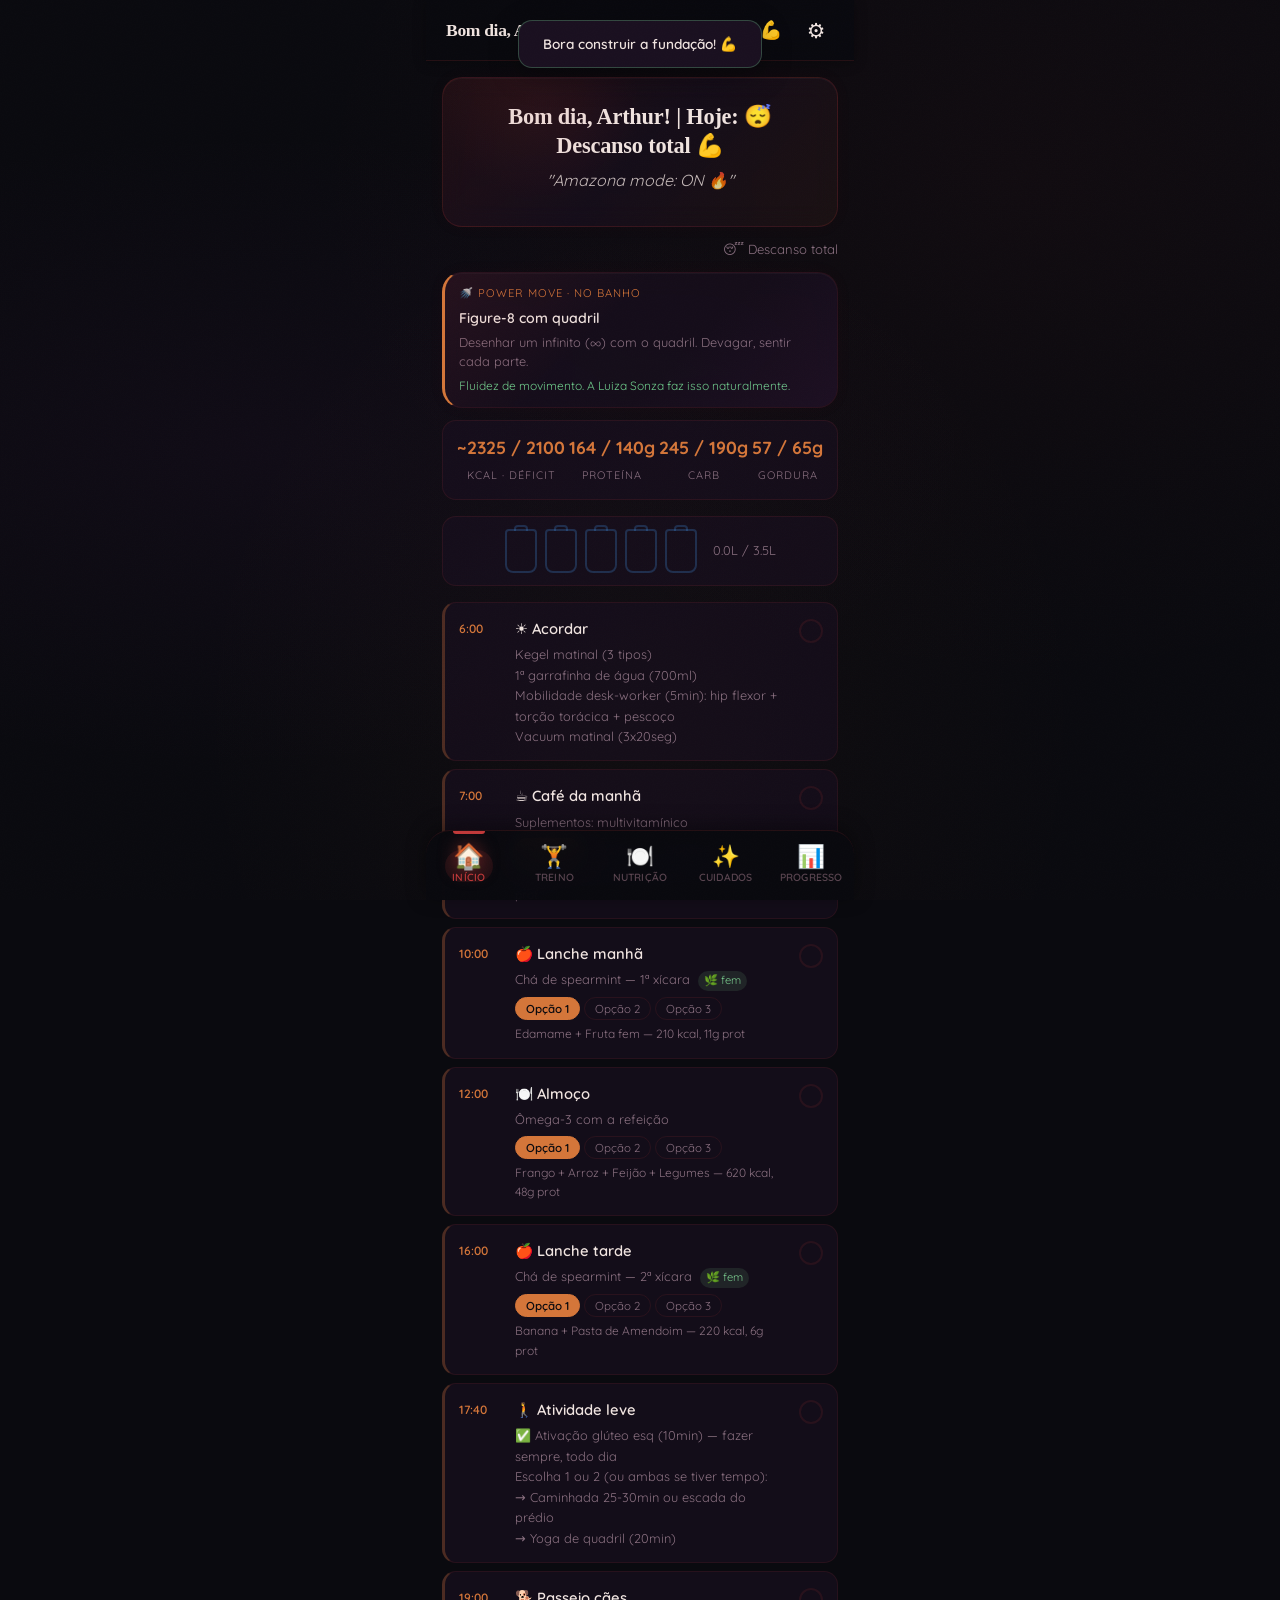
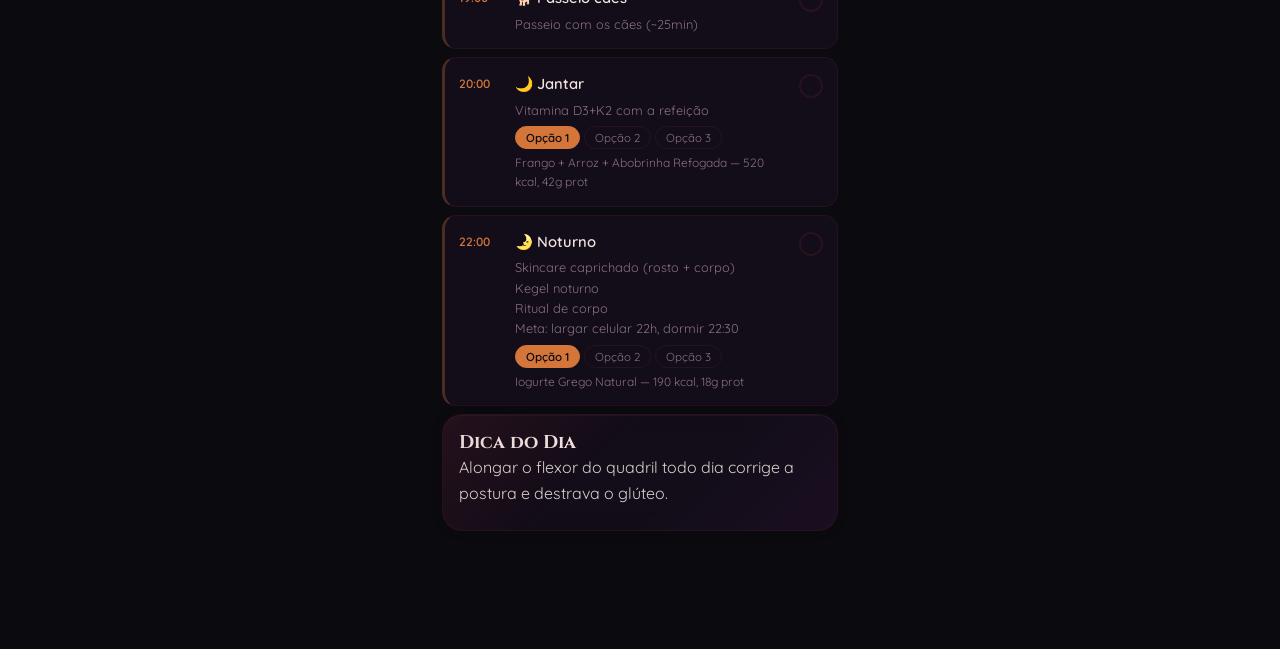
==== commit fc6a2d0a: "feat: CSS dos day-cards (Meu Dia) — layout, collapse, steps, meals, skincare Co-Authored-By: Claude " ====
--- a/index.html
+++ b/index.html
@@ -3348,6 +3348,224 @@
     .proj-comp-label { font-size: 0.7rem; color: var(--text-muted); text-transform: uppercase; letter-spacing: 1px; margin-bottom: 6px; }
     .proj-milestone { margin-bottom: 14px; padding-bottom: 14px; border-bottom: 1px solid rgba(255,255,255,0.06); }
     .proj-goal-number { font-size: 3rem; font-family: var(--font-title); color: var(--primary); font-weight: 600; line-height: 1; text-align: center; padding: 14px 0; }
+
+  /* ============================================
+     DAY CARDS — Meu Dia tab
+     ============================================ */
+  .day-mini-dashboard {
+    text-align: center;
+    padding: 1.2rem;
+    margin-bottom: 12px;
+  }
+  .day-mini-dashboard h2 {
+    font-family: var(--font-title);
+    font-size: 1.15rem;
+    margin-bottom: 0.3rem;
+  }
+  .day-mini-dashboard .day-workout-label {
+    font-size: 0.82rem;
+    color: var(--text-muted);
+    margin-bottom: 8px;
+  }
+  .day-mini-dashboard .day-streak {
+    display: inline-flex;
+    align-items: center;
+    gap: 4px;
+    font-size: 0.85rem;
+    margin-bottom: 8px;
+  }
+
+  /* Day Cards */
+  .day-card {
+    border-radius: var(--radius-md);
+    margin-bottom: 10px;
+    overflow: hidden;
+    border: 1px solid var(--border);
+    background: var(--bg-card);
+    box-shadow: 0 2px 10px rgba(0,0,0,0.2);
+    transition: margin var(--transition-normal);
+  }
+  .day-card-header {
+    display: flex;
+    align-items: center;
+    gap: 10px;
+    padding: 14px 16px;
+    cursor: pointer;
+    background: linear-gradient(135deg, rgba(123,45,142,0.12) 0%, rgba(194,58,58,0.08) 100%);
+    user-select: none;
+    -webkit-user-select: none;
+    position: relative;
+  }
+  .day-card-header:active {
+    background: linear-gradient(135deg, rgba(123,45,142,0.2) 0%, rgba(194,58,58,0.15) 100%);
+  }
+  .day-card-icon {
+    font-size: 1.4rem;
+    flex-shrink: 0;
+  }
+  .day-card-time {
+    font-size: 0.75rem;
+    color: var(--accent);
+    font-weight: 600;
+    min-width: 38px;
+  }
+  .day-card-title {
+    font-family: var(--font-title);
+    font-size: 0.95rem;
+    flex-grow: 1;
+  }
+  .day-card-arrow {
+    font-size: 0.7rem;
+    color: var(--text-muted);
+    transition: transform var(--transition-normal);
+    flex-shrink: 0;
+  }
+  .day-card.collapsed .day-card-arrow {
+    transform: rotate(-90deg);
+  }
+
+  /* Card body collapse */
+  .day-card-body {
+    max-height: 2000px;
+    overflow: hidden;
+    transition: max-height 0.35s ease, opacity 0.25s ease, padding 0.35s ease;
+    opacity: 1;
+    padding: 0 16px 16px 16px;
+  }
+  .day-card.collapsed .day-card-body {
+    max-height: 0;
+    opacity: 0;
+    padding: 0 16px;
+  }
+
+  /* Card content */
+  .day-card-intro {
+    font-size: 0.85rem;
+    color: var(--text-muted);
+    line-height: 1.6;
+    margin-bottom: 14px;
+    font-style: italic;
+  }
+  .day-card-step {
+    margin-bottom: 16px;
+    padding-left: 12px;
+    border-left: 3px solid var(--secondary);
+  }
+  .day-card-step-header {
+    display: flex;
+    align-items: center;
+    gap: 8px;
+    margin-bottom: 6px;
+  }
+  .day-card-step-number {
+    width: 22px;
+    height: 22px;
+    border-radius: 50%;
+    background: var(--secondary);
+    color: #fff;
+    font-size: 0.7rem;
+    font-weight: 700;
+    display: flex;
+    align-items: center;
+    justify-content: center;
+    flex-shrink: 0;
+  }
+  .day-card-step-name {
+    font-weight: 600;
+    font-size: 0.9rem;
+  }
+  .day-card-step-duration {
+    font-size: 0.7rem;
+    color: var(--accent);
+    margin-left: auto;
+  }
+  .day-card-step-desc {
+    font-size: 0.83rem;
+    line-height: 1.65;
+    color: var(--text);
+    margin-bottom: 6px;
+    white-space: pre-line;
+  }
+  .day-card-why {
+    font-size: 0.78rem;
+    color: var(--gold);
+    font-style: italic;
+    line-height: 1.5;
+    padding: 6px 10px;
+    background: rgba(196, 149, 106, 0.08);
+    border-radius: var(--radius-sm);
+    margin-top: 4px;
+  }
+  .day-card-why::before {
+    content: "Por quê? ";
+    font-weight: 600;
+    font-style: normal;
+  }
+
+  /* Meal rendering inside cards */
+  .day-card-meal-options {
+    display: flex;
+    gap: 6px;
+    margin-bottom: 8px;
+    flex-wrap: wrap;
+  }
+  .day-card-meal-opt {
+    padding: 6px 14px;
+    border-radius: 20px;
+    border: 1px solid var(--border-light);
+    background: transparent;
+    color: var(--text-muted);
+    font-size: 0.78rem;
+    cursor: pointer;
+    font-family: var(--font-body);
+    transition: all var(--transition-fast);
+  }
+  .day-card-meal-opt.active {
+    background: var(--primary);
+    color: #fff;
+    border-color: var(--primary);
+  }
+  .day-card-meal-info {
+    font-size: 0.8rem;
+    color: var(--text);
+    line-height: 1.5;
+  }
+  .day-card-meal-macros {
+    font-size: 0.75rem;
+    color: var(--text-muted);
+    margin-top: 2px;
+  }
+  .day-card-supplements {
+    font-size: 0.78rem;
+    color: var(--success);
+    margin-top: 8px;
+    padding: 6px 10px;
+    background: rgba(110, 203, 139, 0.08);
+    border-radius: var(--radius-sm);
+  }
+
+  /* Skincare step in card */
+  .day-card-skincare-step {
+    margin-bottom: 12px;
+    padding-left: 12px;
+    border-left: 3px solid var(--info);
+  }
+  .day-card-skincare-product {
+    font-weight: 600;
+    font-size: 0.85rem;
+    margin-bottom: 3px;
+  }
+  .day-card-skincare-howto {
+    font-size: 0.8rem;
+    color: var(--text);
+    line-height: 1.5;
+  }
+  .day-card-skincare-why {
+    font-size: 0.75rem;
+    color: var(--gold);
+    font-style: italic;
+    margin-top: 2px;
+  }
   </style>
 </head>
 <body>
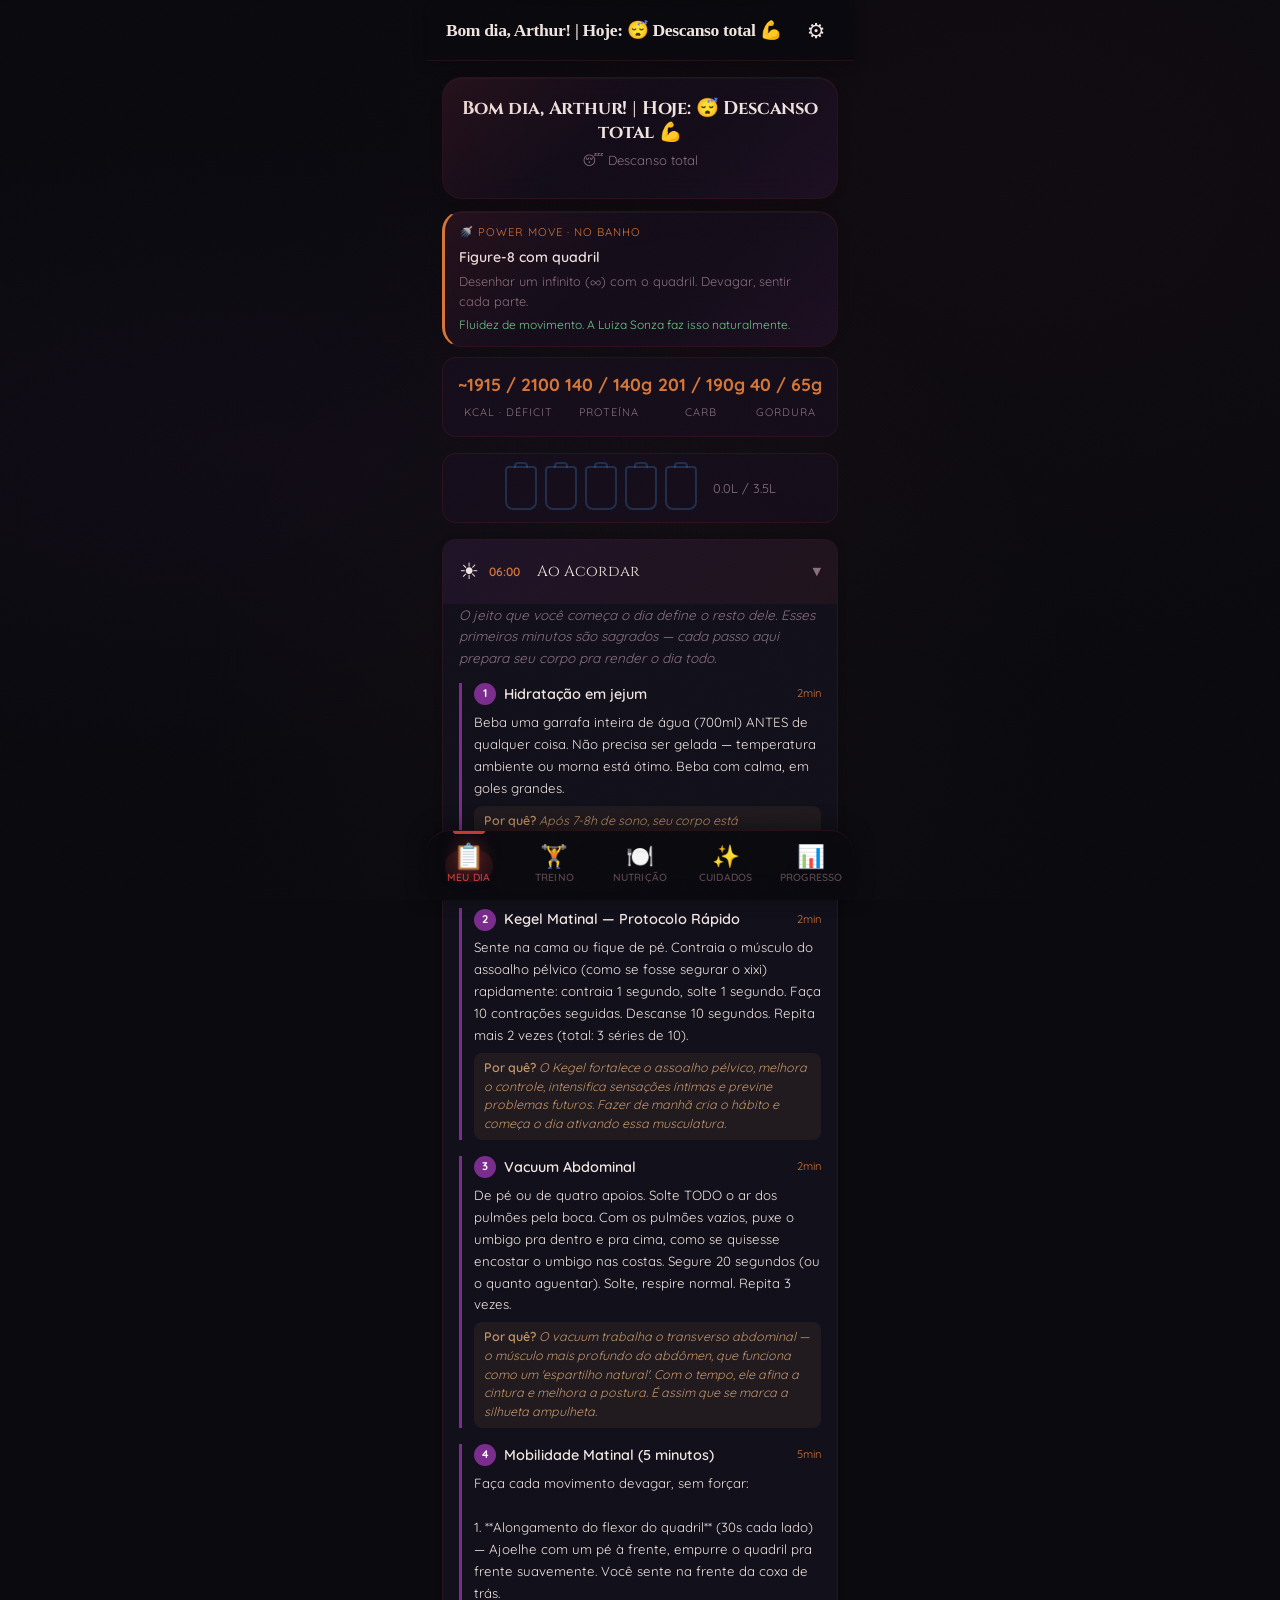
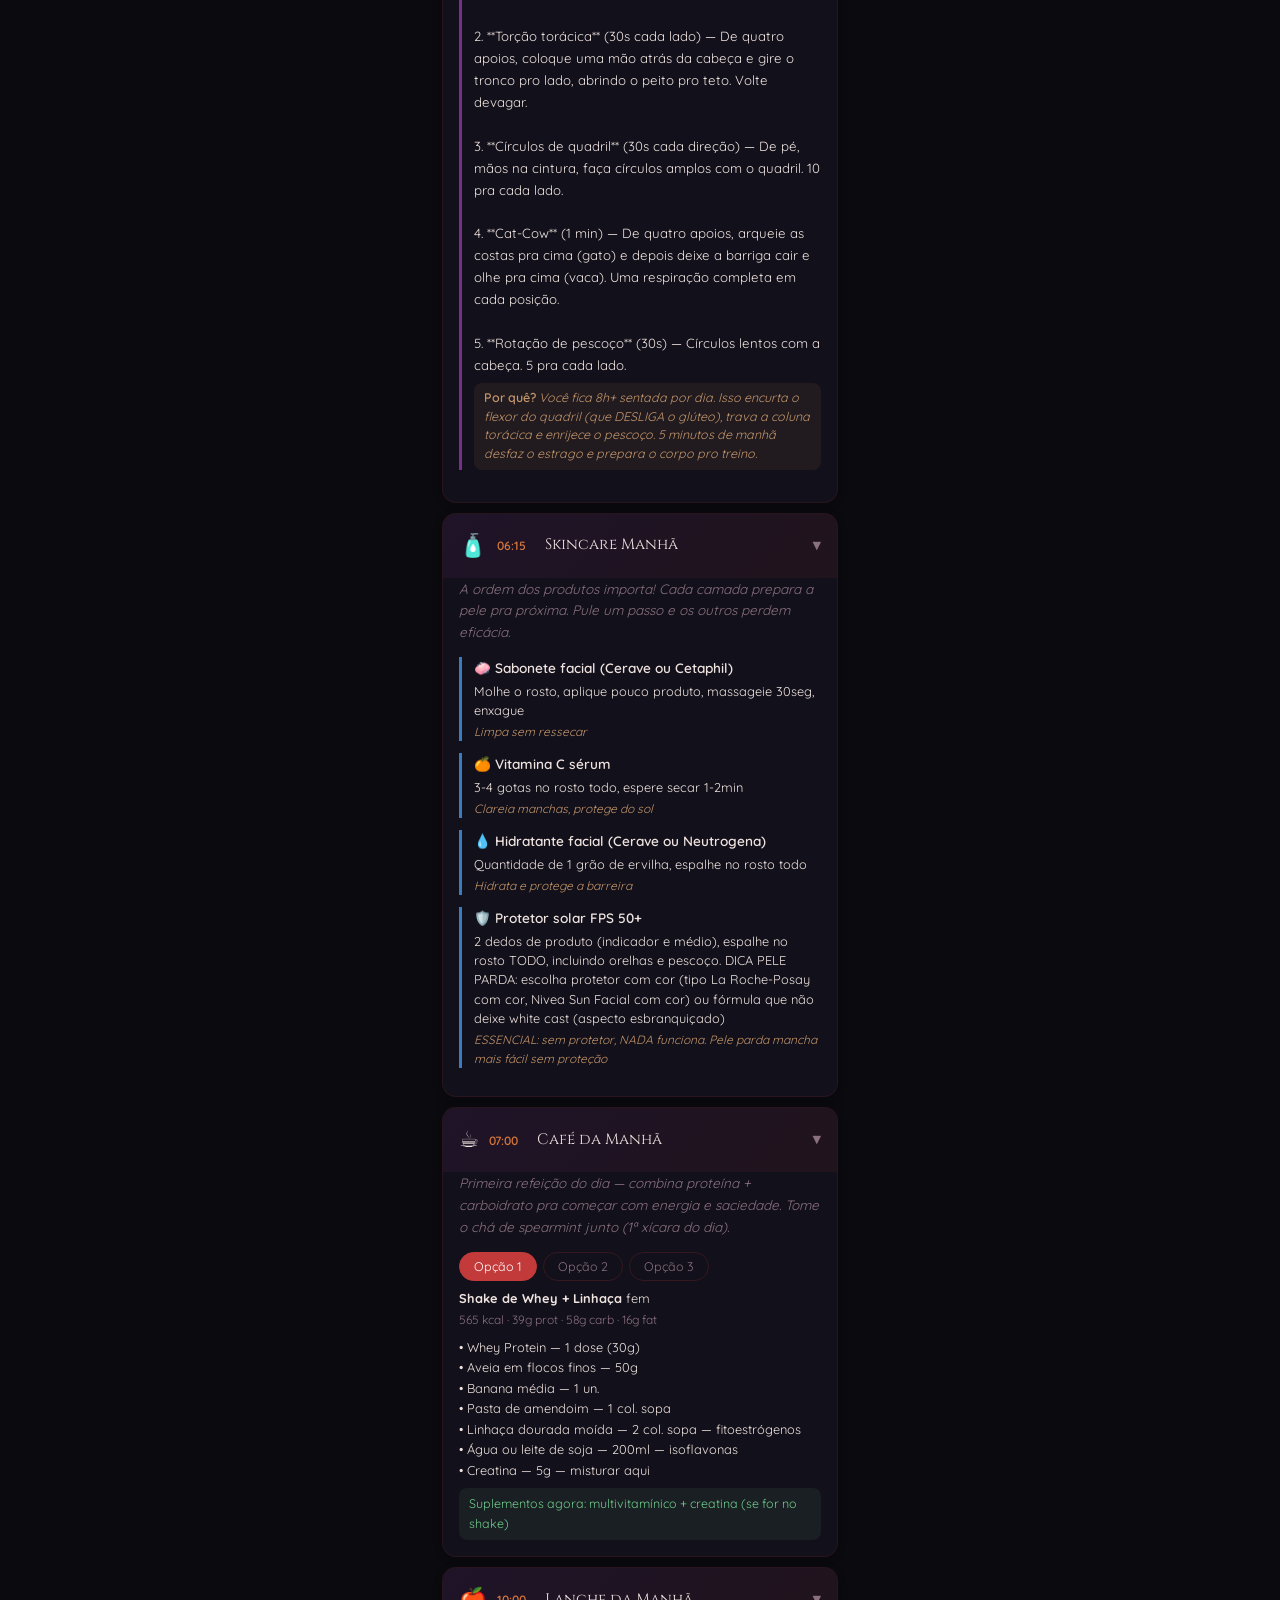
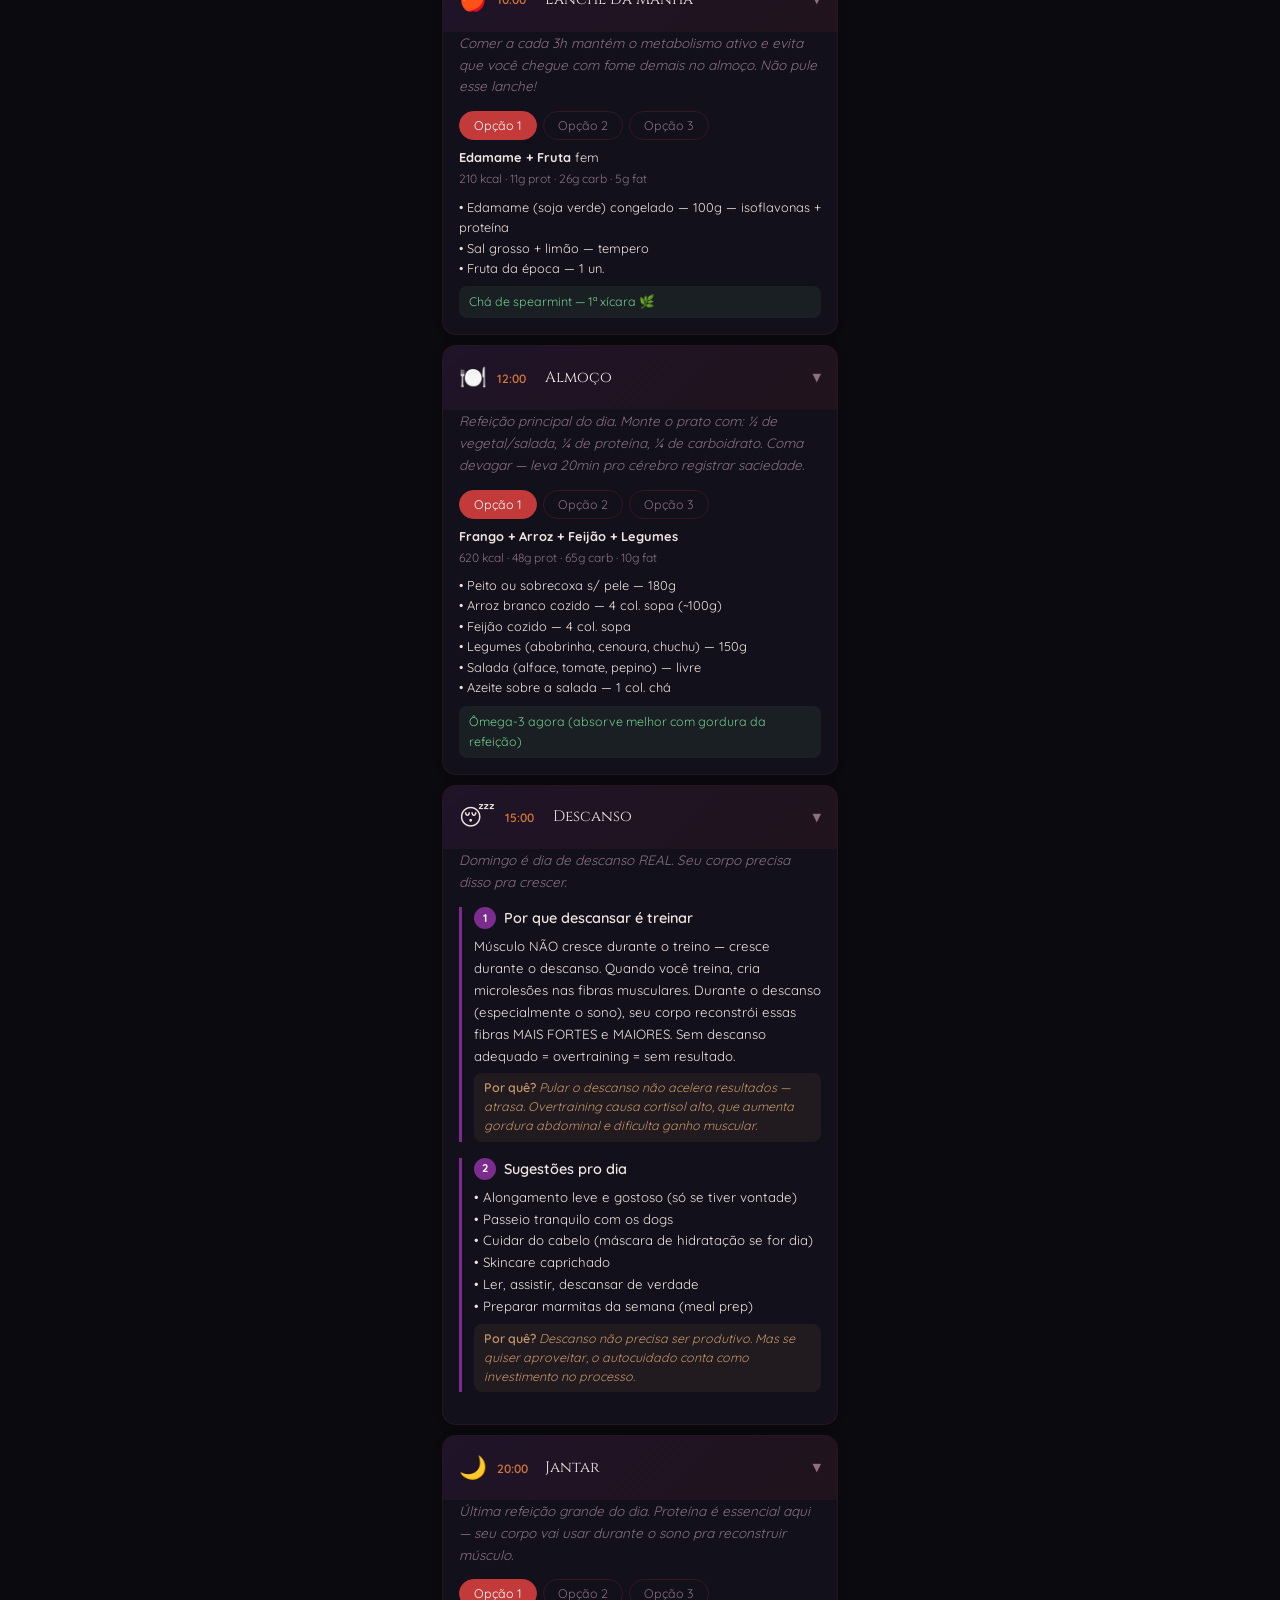
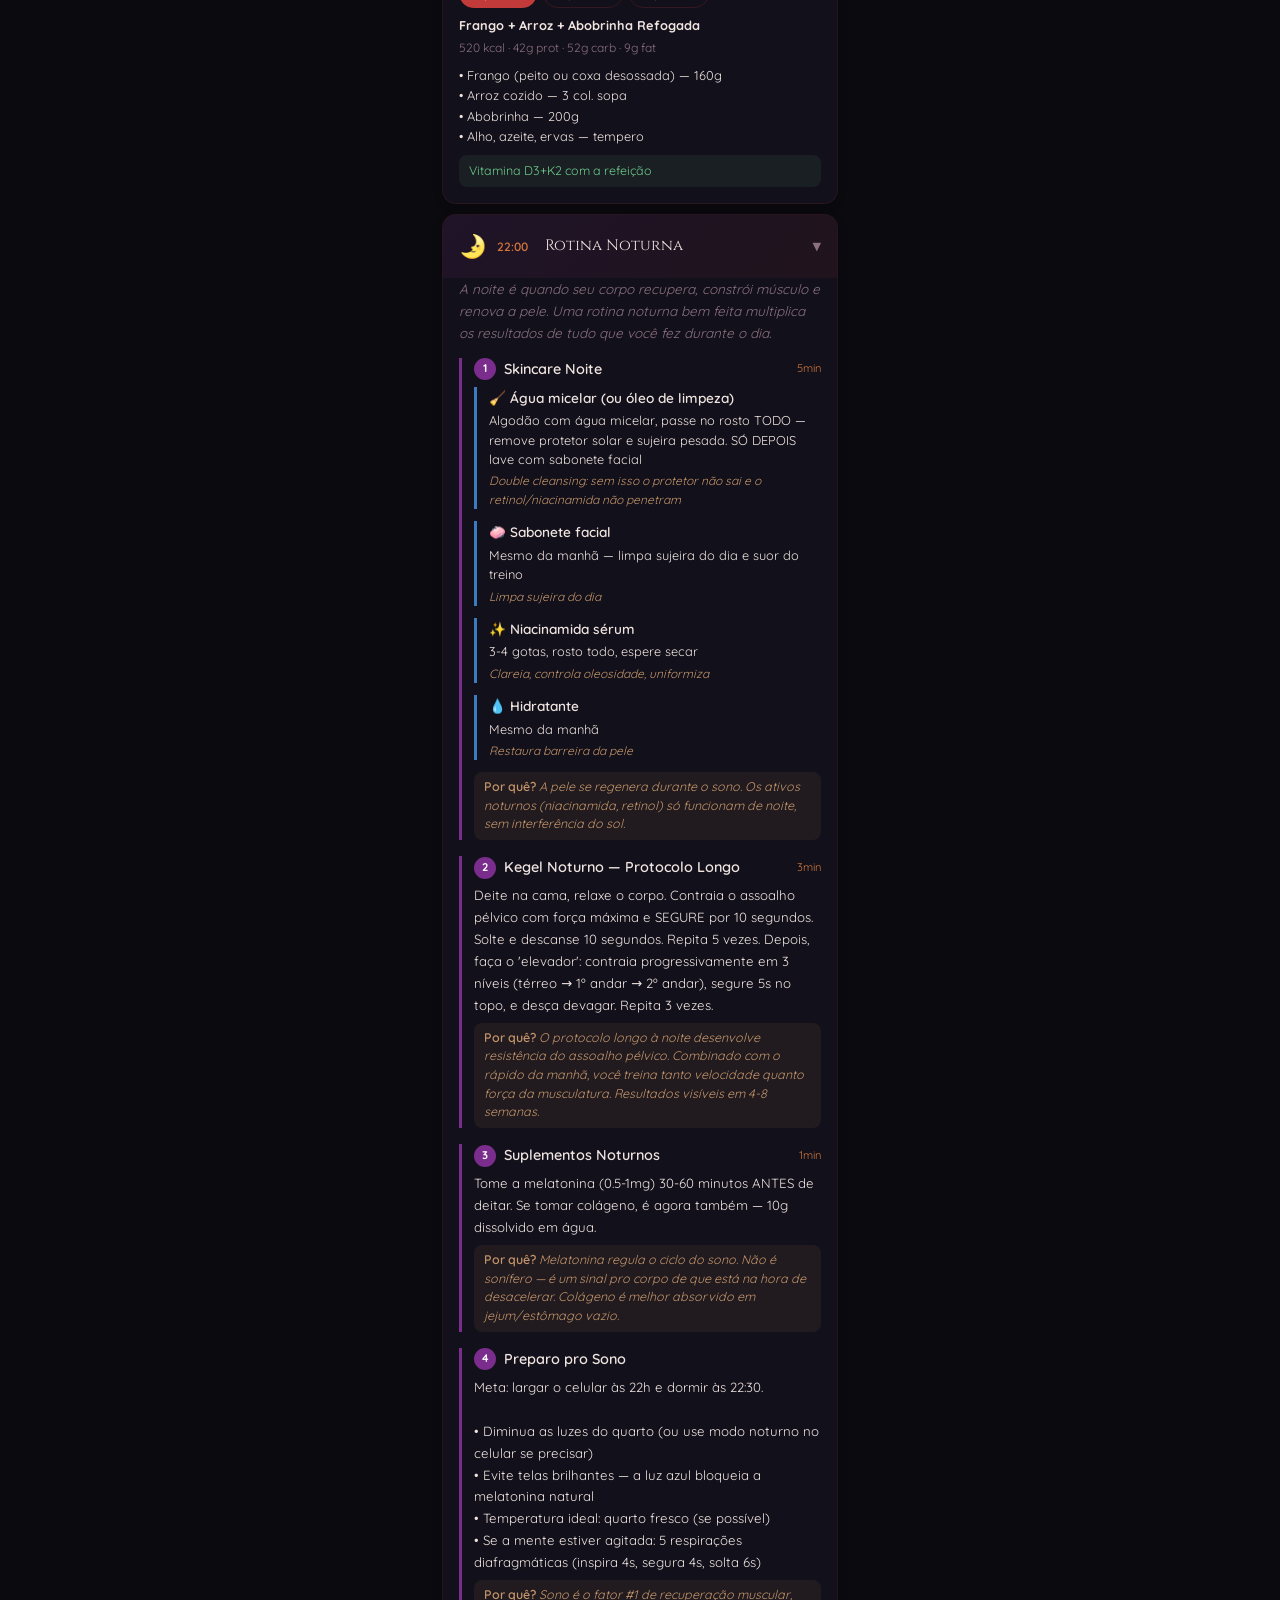
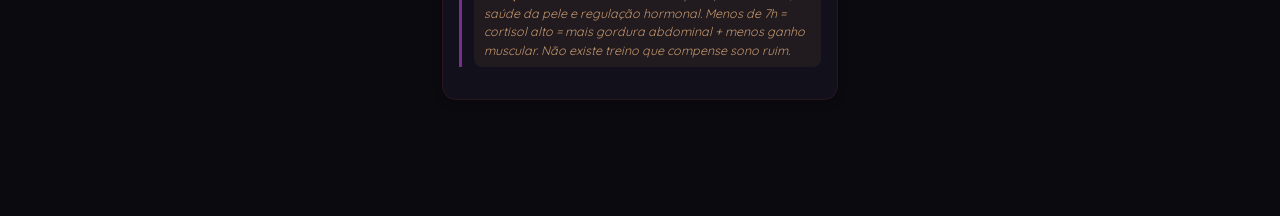
==== commit c5445139: "feat: aba Meu Dia completa — label atualizado, DAILY_TIMELINE removido Co-Authored-By: Claude Sonnet" ====
--- a/index.html
+++ b/index.html
@@ -3658,8 +3658,8 @@
        ========================================== -->
   <nav id="bottom-nav" class="bottom-nav">
     <button class="nav-item active" data-page="inicio">
-      <span class="nav-icon">&#127968;</span>
-      <span class="nav-label">In&iacute;cio</span>
+      <span class="nav-icon">📋</span>
+      <span class="nav-label">Meu Dia</span>
     </button>
     <button class="nav-item" data-page="treino">
       <span class="nav-icon">&#127947;&#65039;</span>
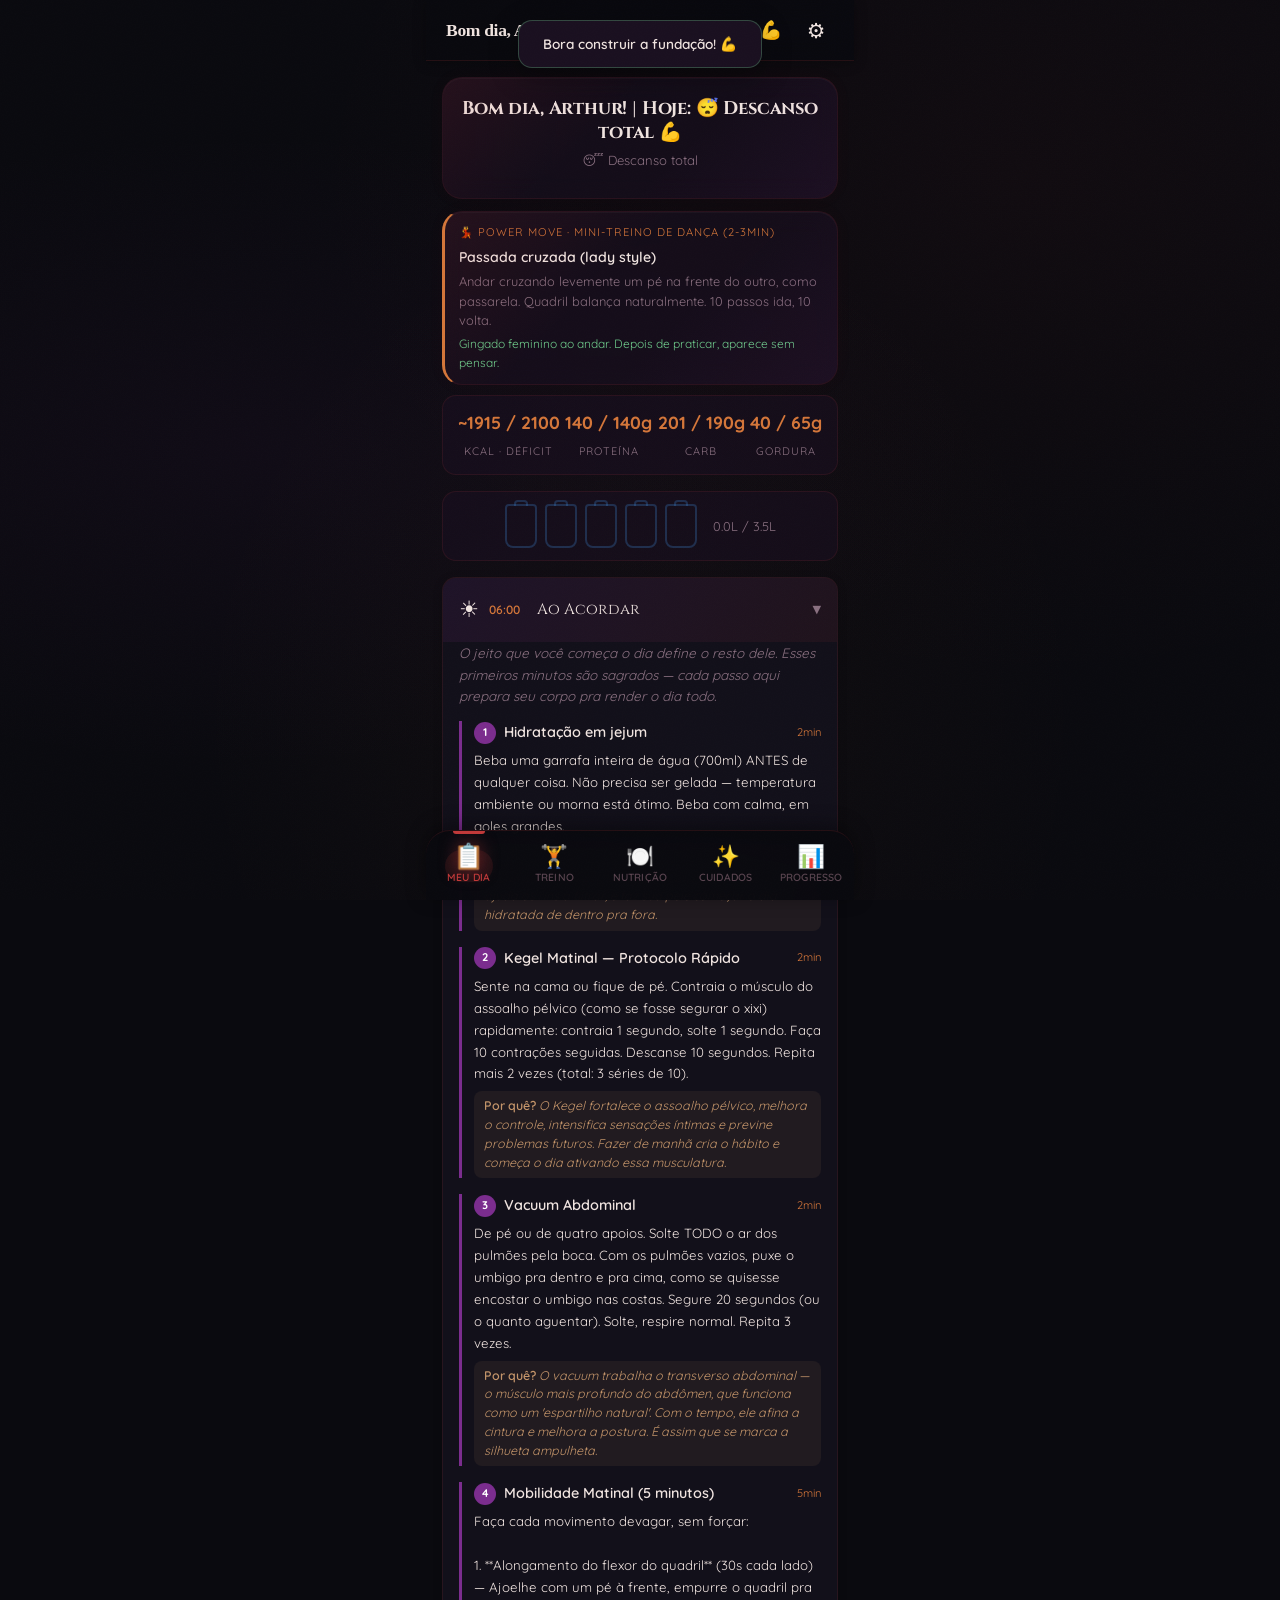
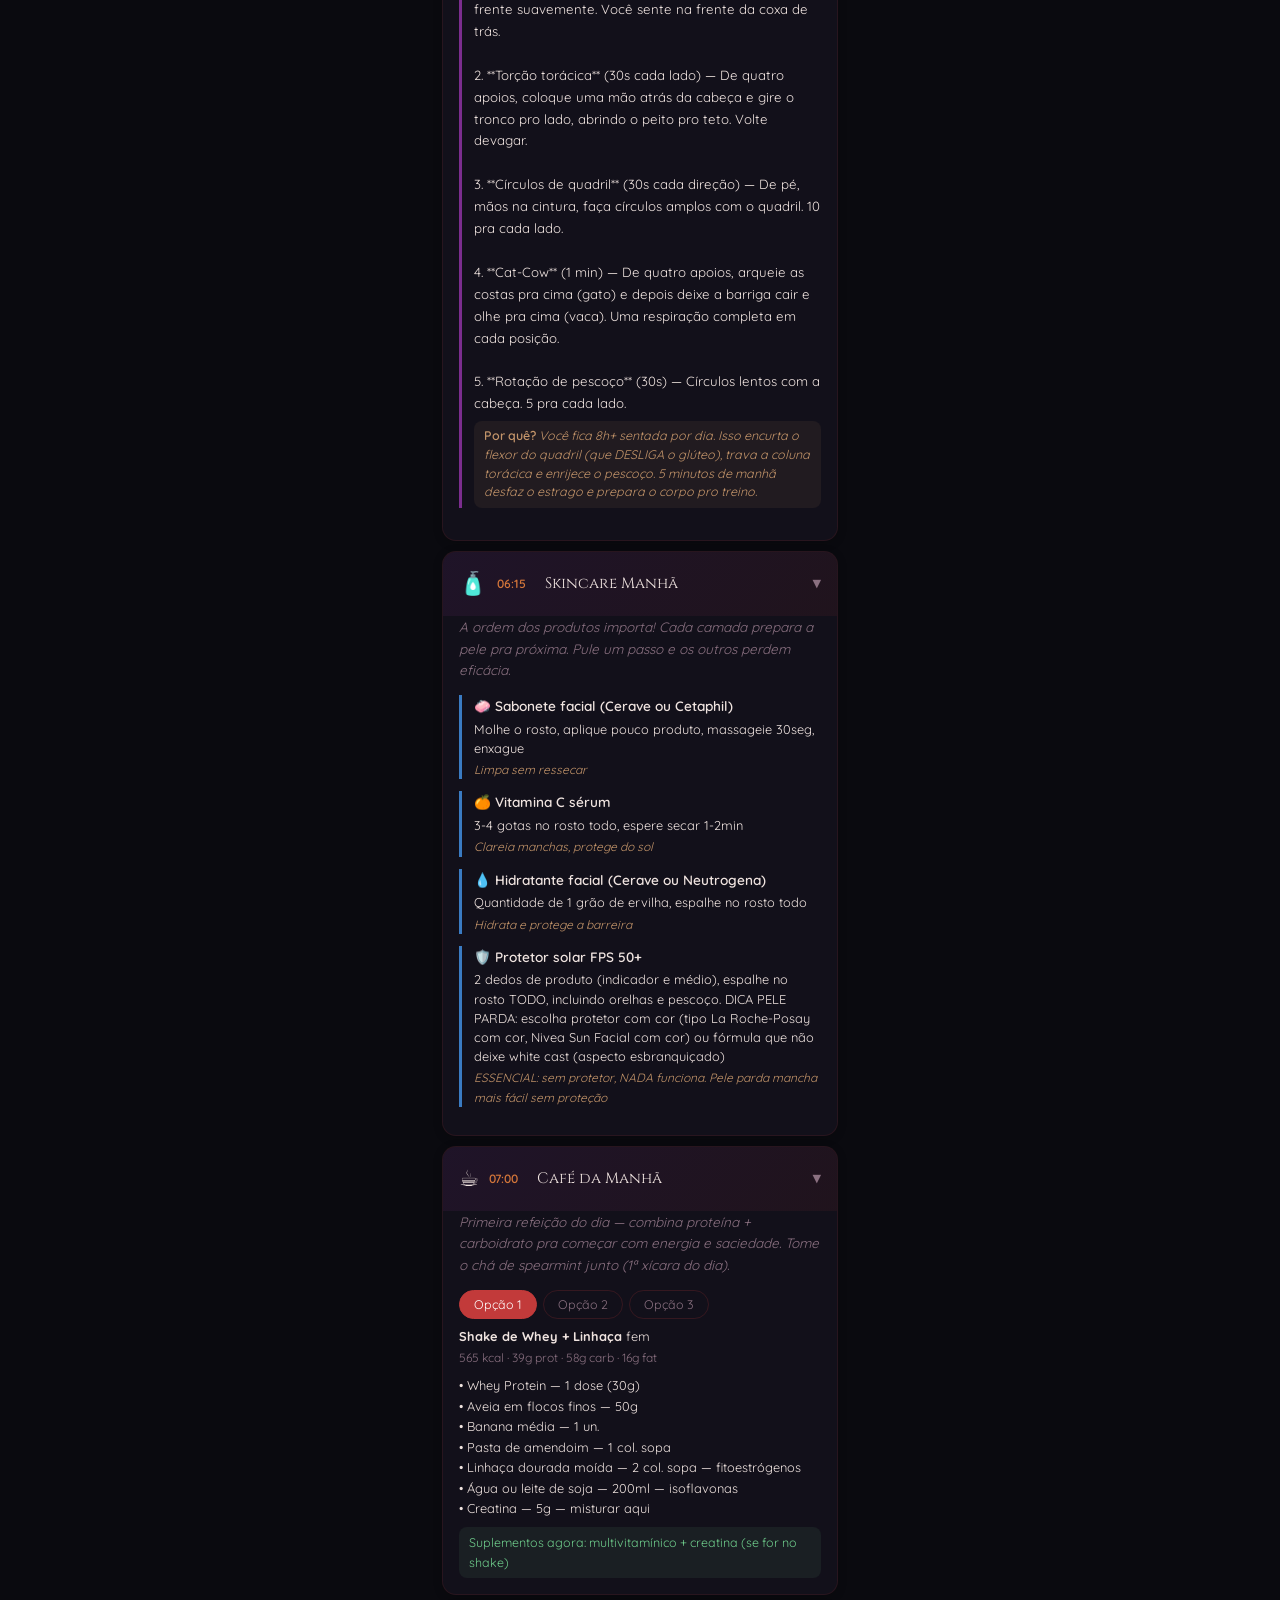
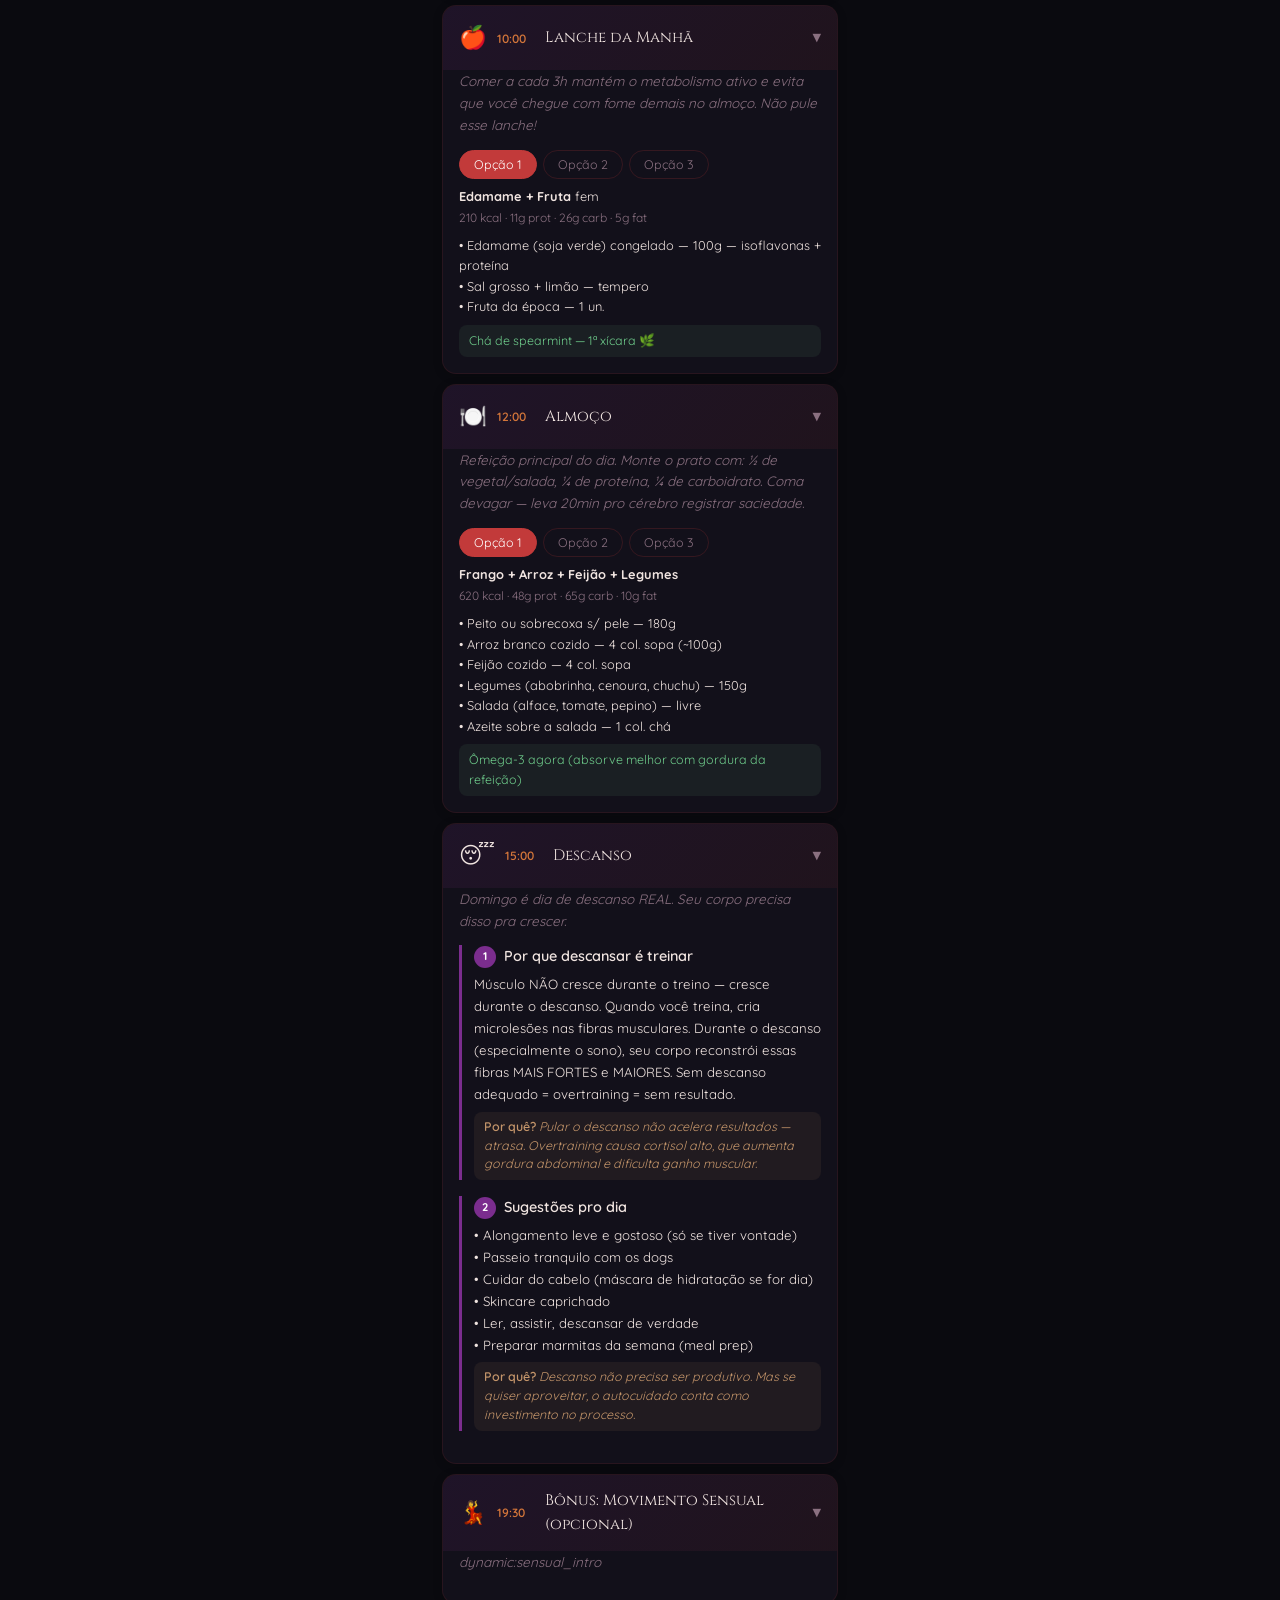
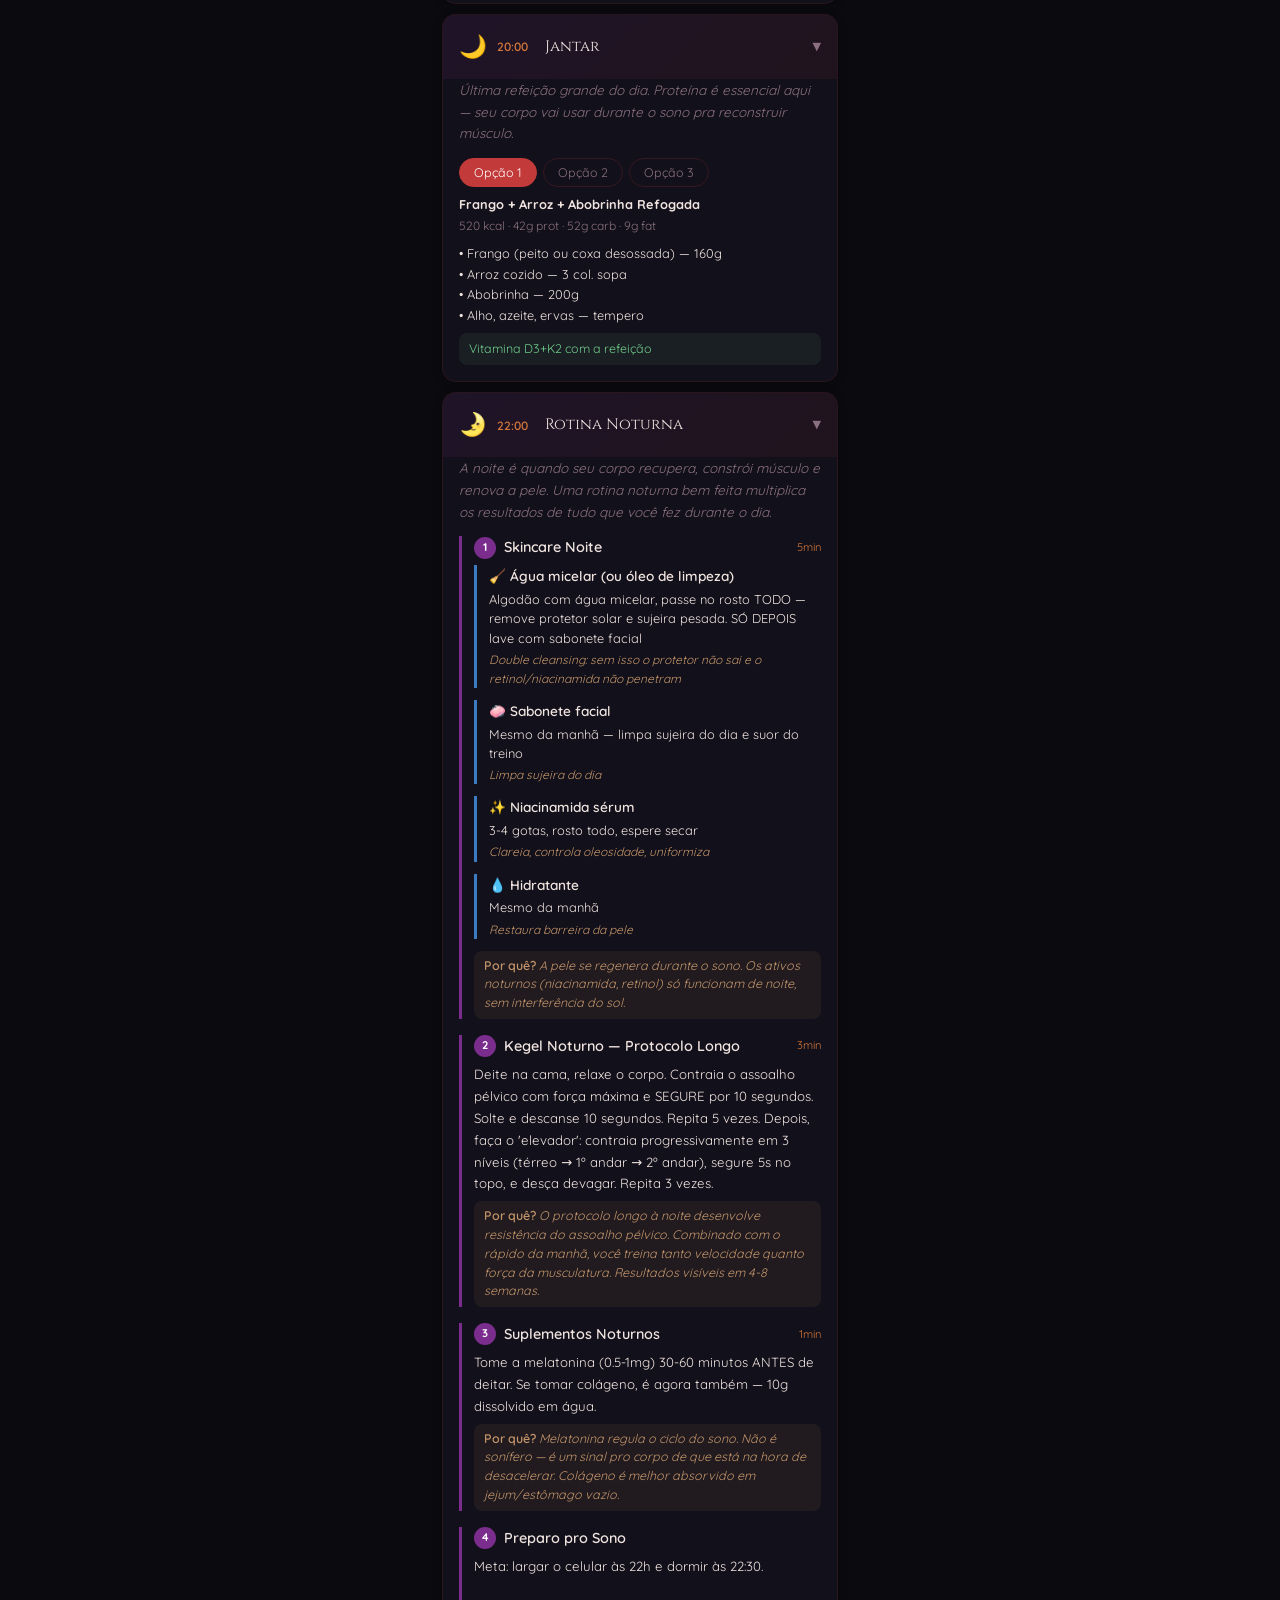
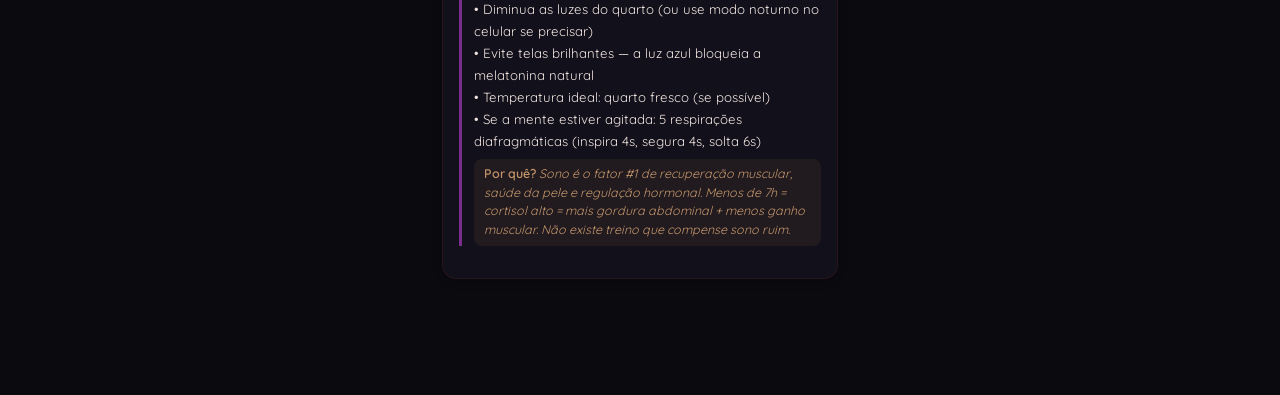
==== commit 9f59d763: "feat: CSS exercise cards — séries, peso, timer, GIF, erros, check mensal, milestones Co-Authored-By:" ====
--- a/index.html
+++ b/index.html
@@ -3566,6 +3566,143 @@
     font-style: italic;
     margin-top: 2px;
   }
+  /* ============================================
+   EXERCISE CARDS — Treino tab functional elements
+   ============================================ */
+.exercise-card-series {
+  display: flex;
+  gap: 8px;
+  flex-wrap: wrap;
+  margin-top: 12px;
+  margin-bottom: 8px;
+}
+.exercise-card-series label {
+  display: flex;
+  align-items: center;
+  gap: 6px;
+  padding: 6px 12px;
+  border-radius: 20px;
+  border: 1px solid var(--border-light);
+  font-size: 0.78rem;
+  cursor: pointer;
+  transition: all var(--transition-fast);
+  user-select: none;
+}
+.exercise-card-series label.checked {
+  background: var(--success);
+  color: #fff;
+  border-color: var(--success);
+}
+.exercise-card-series input[type="checkbox"] {
+  display: none;
+}
+.exercise-card-weight-row {
+  display: flex;
+  align-items: center;
+  gap: 10px;
+  margin-top: 8px;
+  flex-wrap: wrap;
+}
+.exercise-card-weight {
+  width: 80px;
+  padding: 6px 10px;
+  border-radius: var(--radius-sm);
+  border: 1px solid var(--border-light);
+  background: rgba(255,255,255,0.05);
+  color: var(--text);
+  font-size: 0.82rem;
+  font-family: var(--font-body);
+  text-align: center;
+}
+.exercise-card-weight:focus {
+  border-color: var(--primary);
+  outline: none;
+}
+.exercise-card-timer-btn {
+  padding: 6px 14px;
+  border-radius: 20px;
+  border: 1px solid var(--accent);
+  background: transparent;
+  color: var(--accent);
+  font-size: 0.78rem;
+  cursor: pointer;
+  font-family: var(--font-body);
+  transition: all var(--transition-fast);
+}
+.exercise-card-timer-btn:active {
+  background: var(--accent);
+  color: #fff;
+}
+.exercise-card-gif-btn {
+  padding: 6px 14px;
+  border-radius: 20px;
+  border: 1px solid var(--info);
+  background: transparent;
+  color: var(--info);
+  font-size: 0.78rem;
+  cursor: pointer;
+  font-family: var(--font-body);
+}
+.exercise-card-mistakes {
+  font-size: 0.78rem;
+  color: var(--danger);
+  line-height: 1.5;
+  padding: 6px 10px;
+  background: rgba(232, 113, 113, 0.08);
+  border-radius: var(--radius-sm);
+  margin-top: 8px;
+}
+.exercise-card-mistakes::before {
+  content: "⚠️ Erros comuns: ";
+  font-weight: 600;
+}
+.exercise-card-sets-reps {
+  font-size: 0.75rem;
+  color: var(--accent);
+  font-weight: 600;
+}
+.exercise-card-monthly-check {
+  padding: 14px;
+  background: rgba(196, 149, 106, 0.1);
+  border-radius: var(--radius-sm);
+  margin-top: 12px;
+  text-align: center;
+}
+.exercise-card-monthly-check p {
+  font-size: 0.85rem;
+  margin-bottom: 10px;
+}
+.exercise-card-monthly-check button {
+  padding: 8px 14px;
+  margin: 4px;
+  border-radius: 20px;
+  border: 1px solid var(--border-light);
+  background: transparent;
+  color: var(--text);
+  font-size: 0.78rem;
+  cursor: pointer;
+  font-family: var(--font-body);
+}
+.exercise-card-monthly-check button:active,
+.exercise-card-monthly-check button.selected {
+  background: var(--primary);
+  color: #fff;
+  border-color: var(--primary);
+}
+.flex-milestone {
+  display: block;
+  padding: 10px 14px;
+  margin-bottom: 6px;
+  border-radius: var(--radius-sm);
+  background: var(--bg-card);
+  border: 1px solid var(--border);
+  font-size: 0.85rem;
+  cursor: pointer;
+}
+.flex-milestone.achieved {
+  border-color: var(--success);
+  background: rgba(110, 203, 139, 0.08);
+}
   </style>
 </head>
 <body>
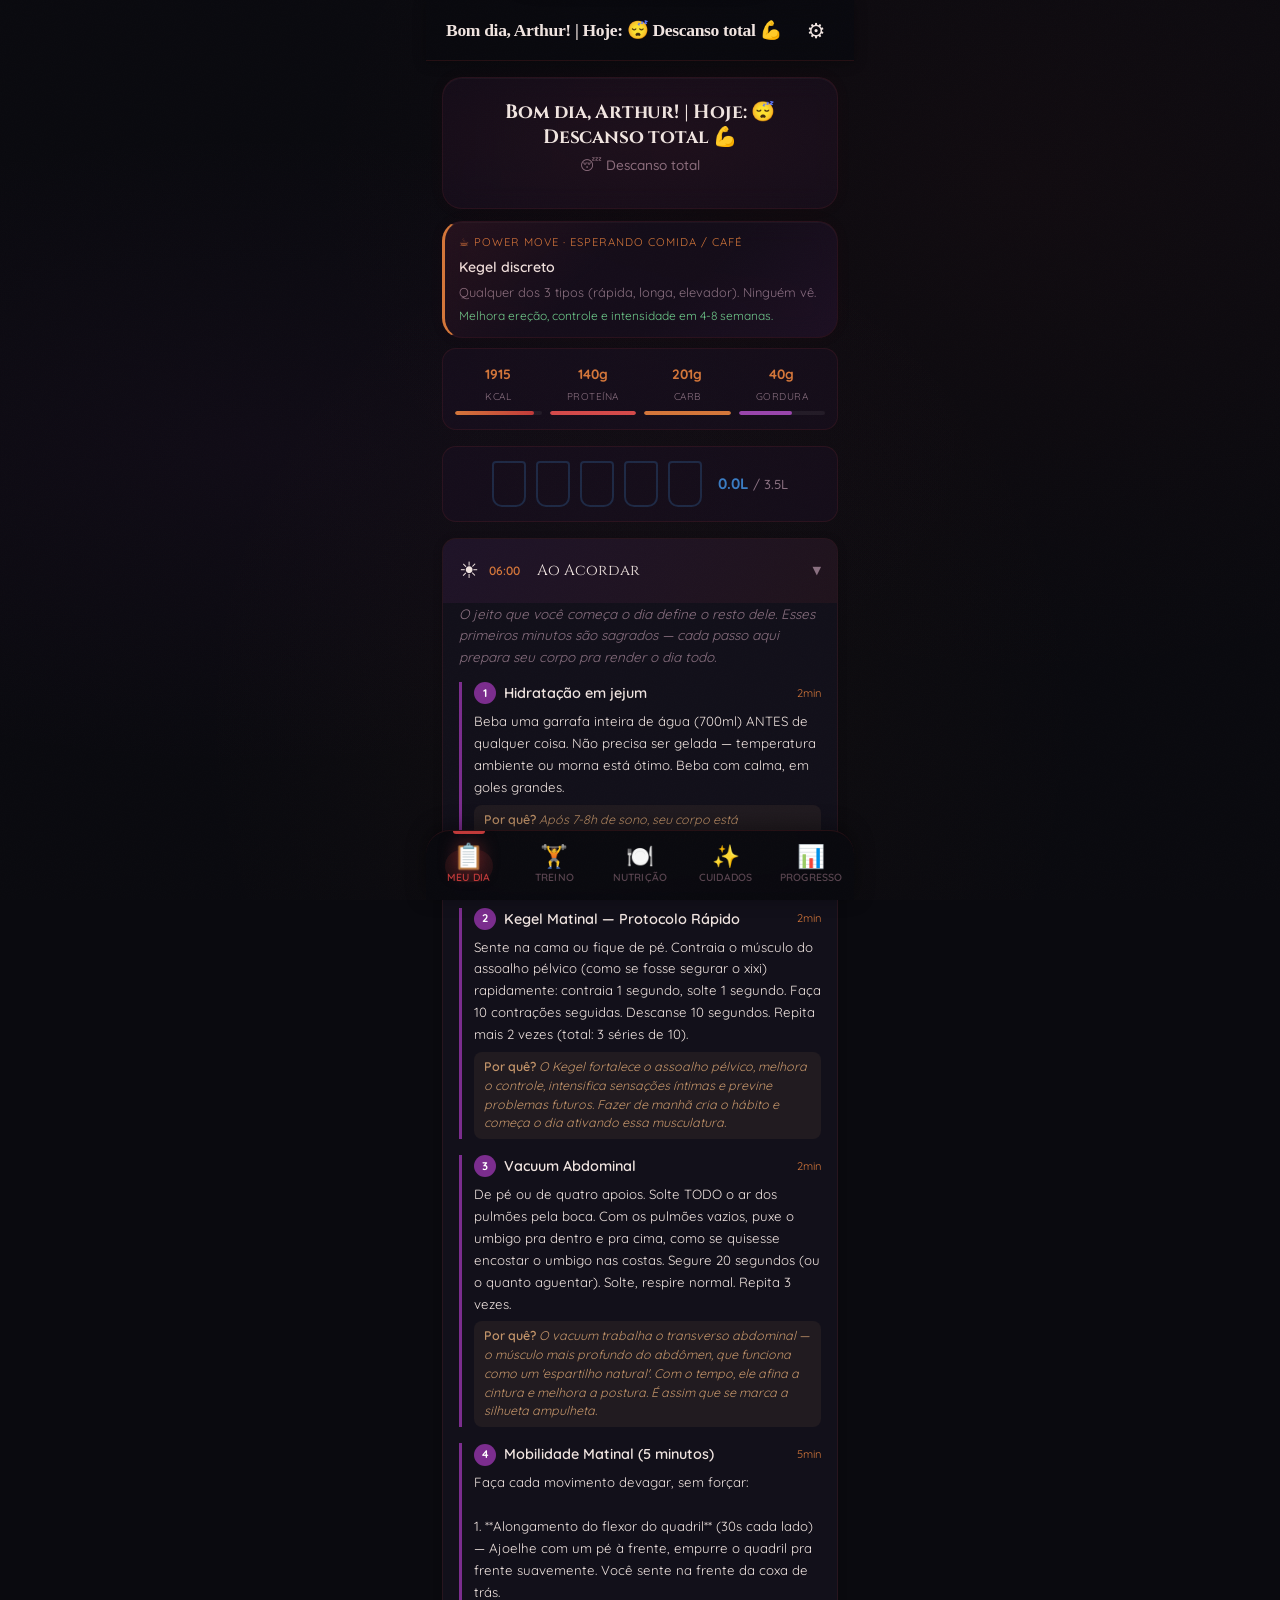
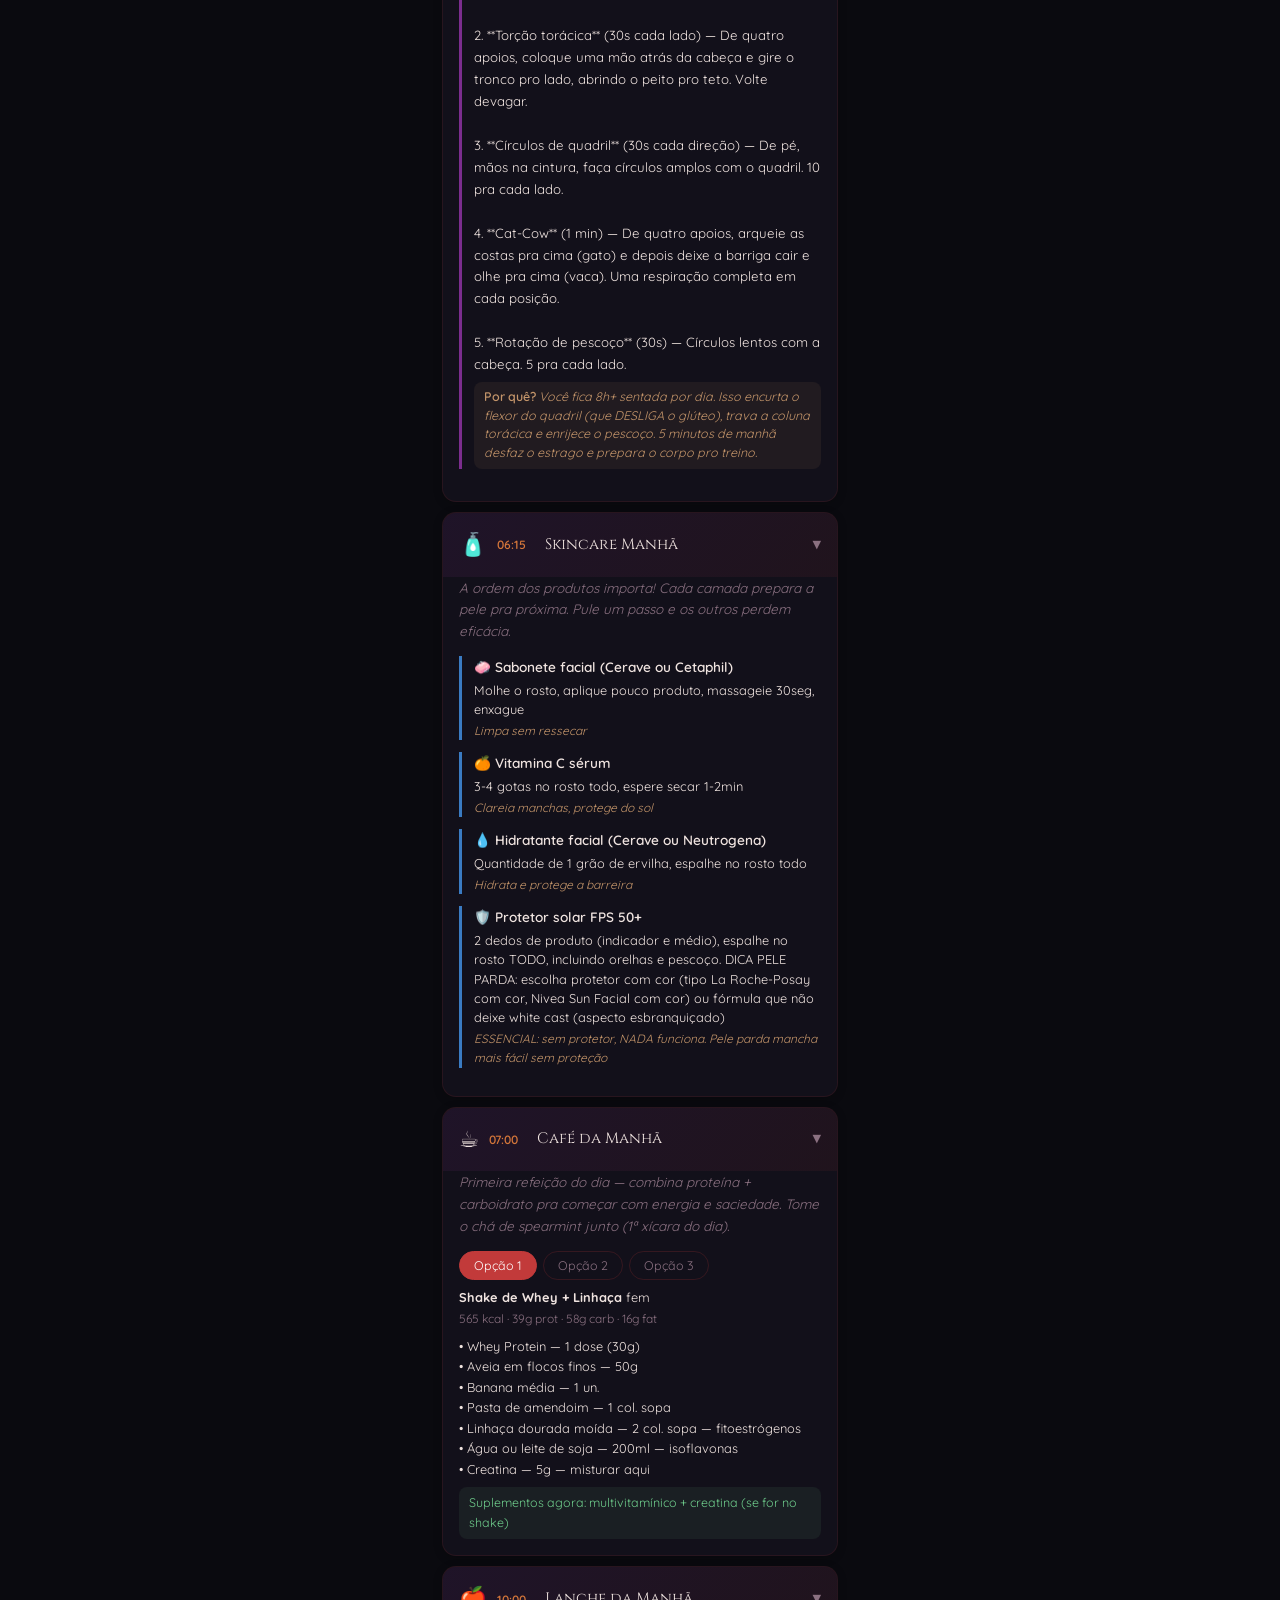
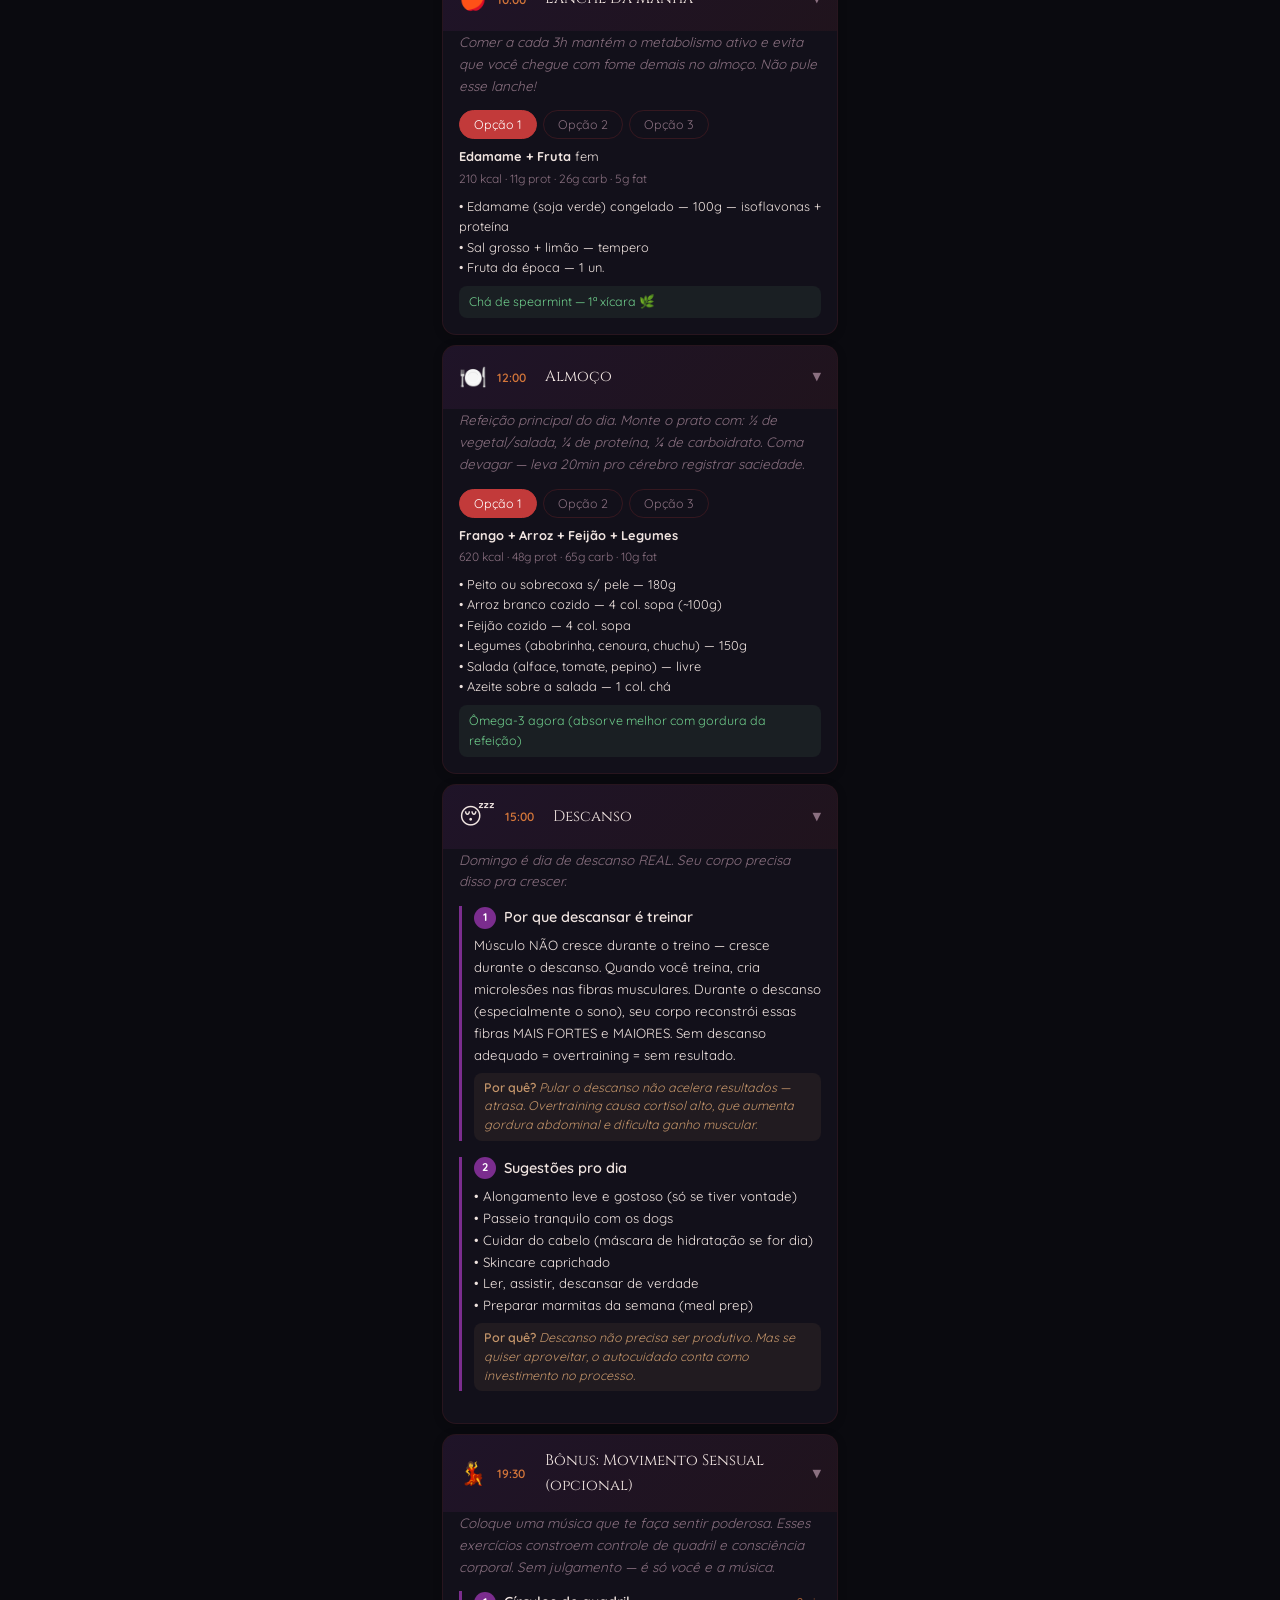
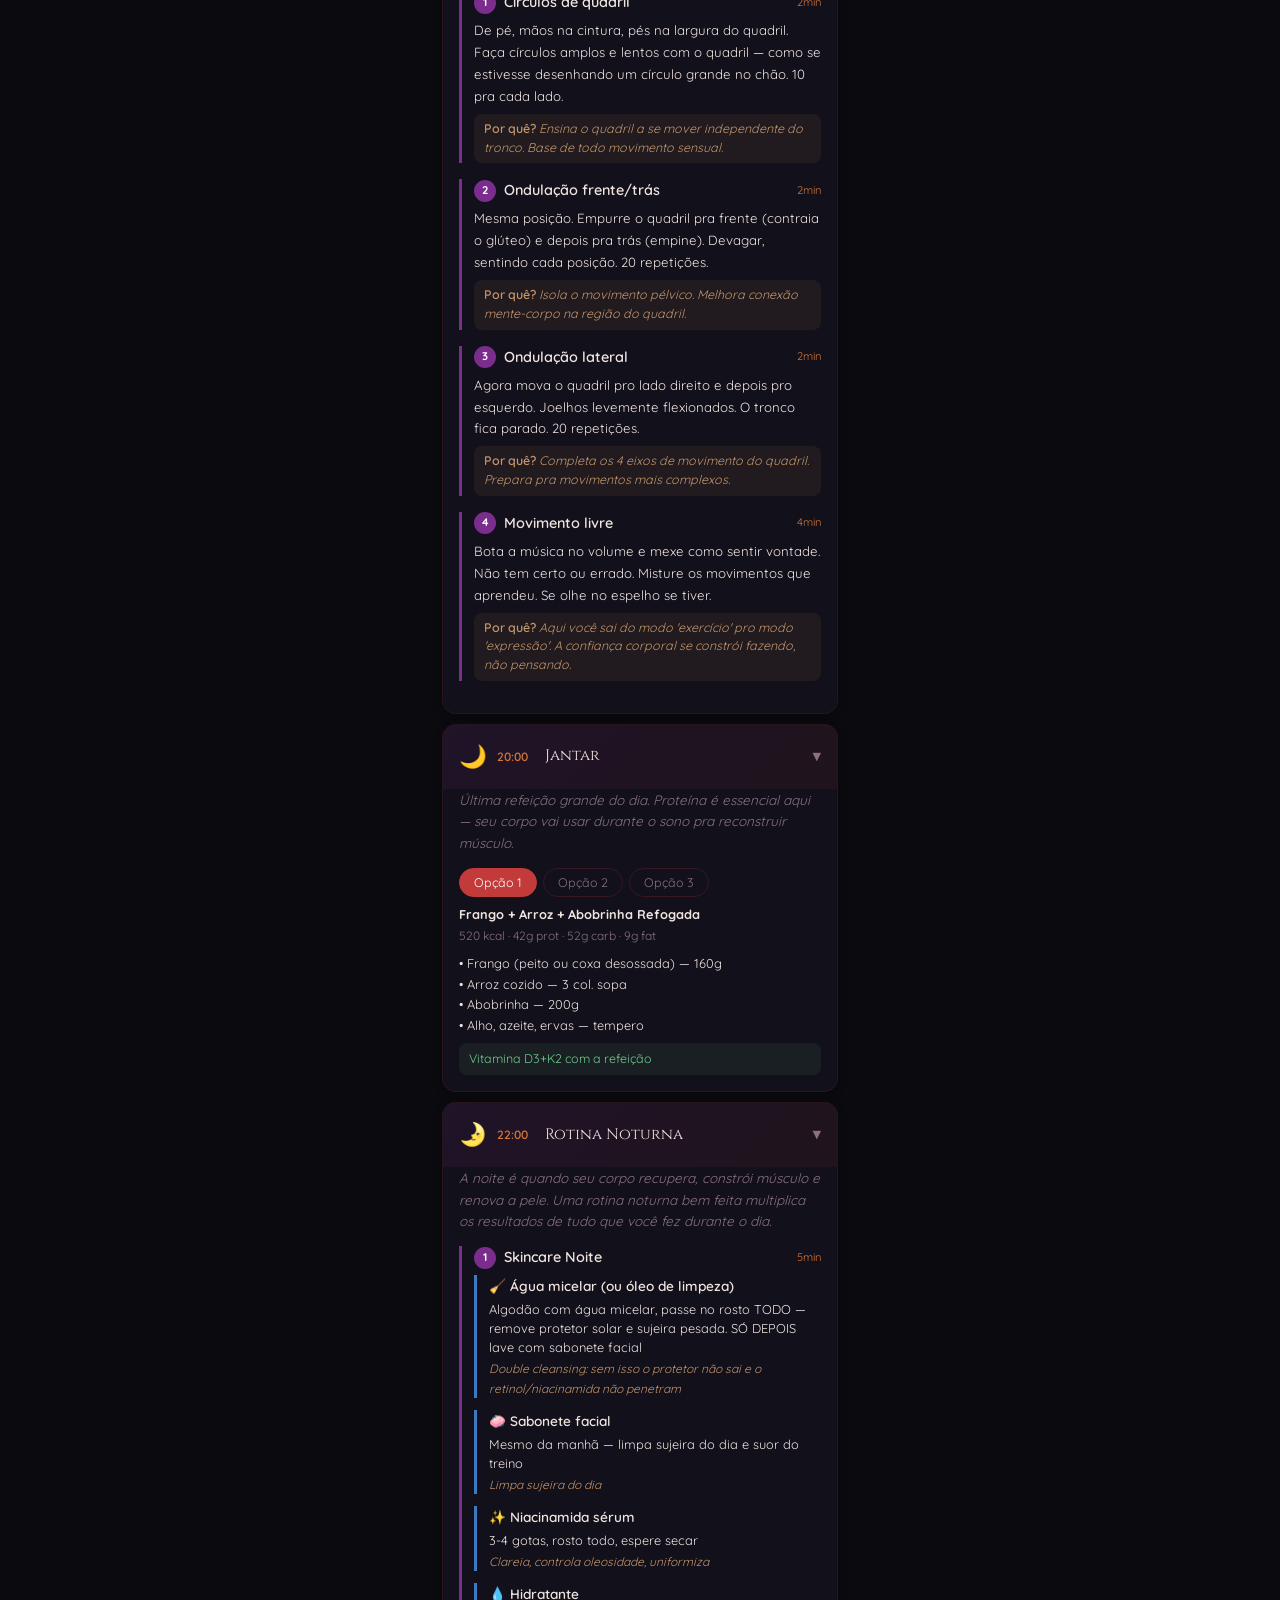
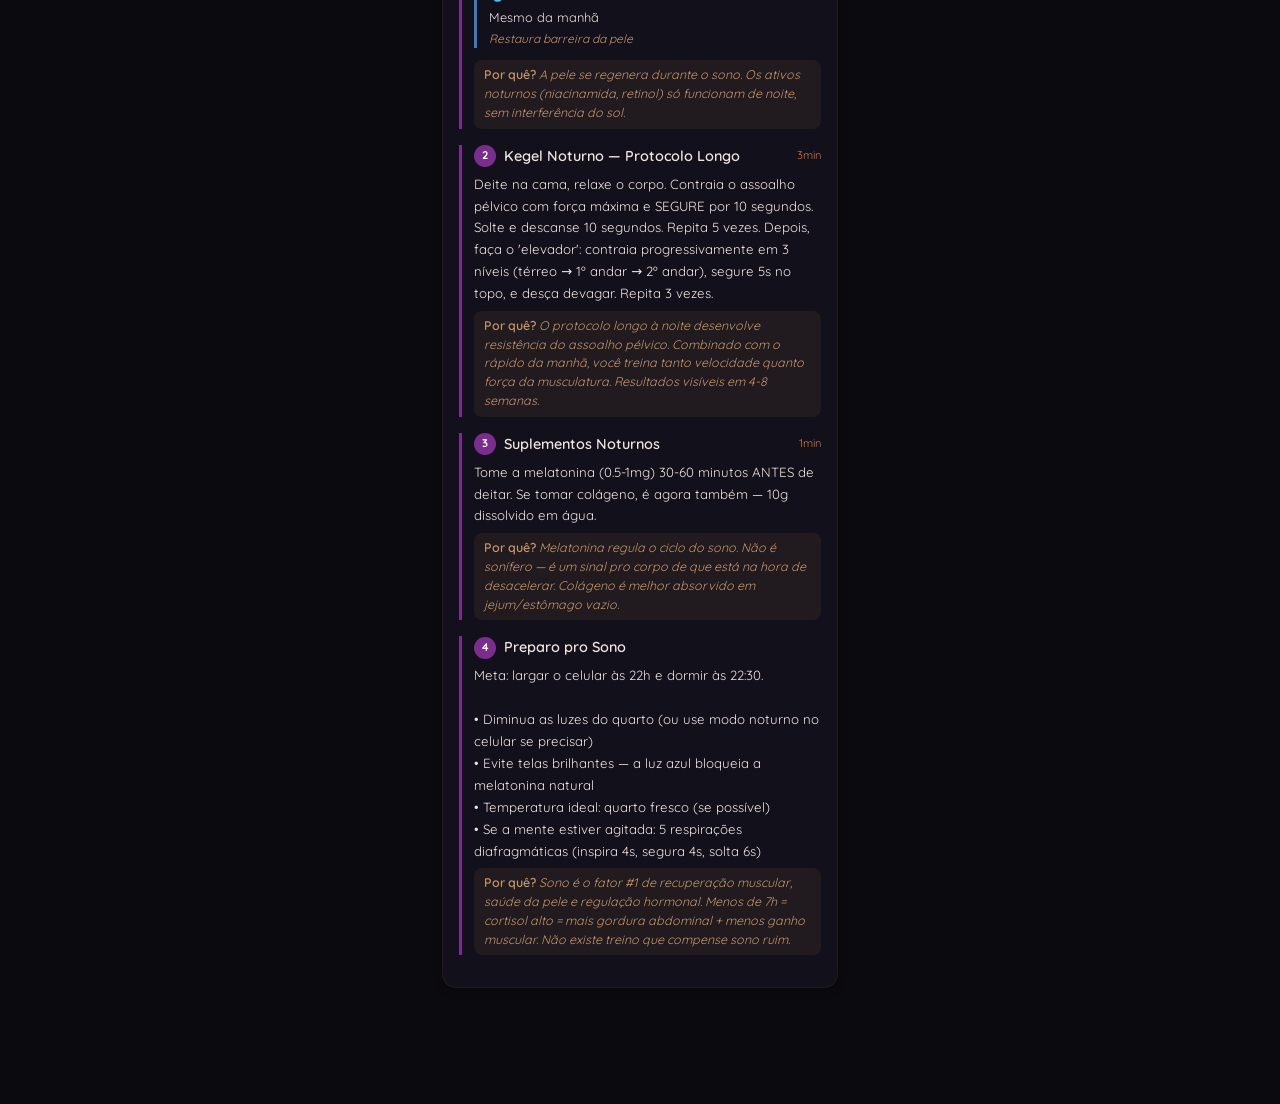
==== commit d8f0d439: "feat: exercicios novos (frog pump, side lunge), videos corrigidos, bugs fixados + melhorias UX Exerc" ====
--- a/index.html
+++ b/index.html
@@ -3036,36 +3036,59 @@
     .settings-panel {
       position: relative;
       background: var(--bg-dark-lighter);
-      border: 1px solid var(--border);
-      border-radius: var(--radius-lg);
-      padding: 1.5rem;
+      border: 1px solid var(--border-light);
+      border-radius: var(--radius-xl);
+      padding: 1.8rem 1.5rem;
       max-width: 400px;
       width: 100%;
       max-height: 85vh;
       overflow-y: auto;
       -webkit-overflow-scrolling: touch;
       animation: slideUp 0.3s ease;
+      box-shadow: 0 25px 60px rgba(0, 0, 0, 0.5), 0 0 40px rgba(194, 58, 58, 0.08);
+    }
+    .settings-panel::before {
+      content: '';
+      position: absolute;
+      top: 0;
+      left: 0;
+      right: 0;
+      height: 3px;
+      background: linear-gradient(90deg, var(--primary), var(--secondary), var(--accent));
+      border-radius: var(--radius-xl) var(--radius-xl) 0 0;
     }
 
     .settings-panel h2 {
       font-family: var(--font-title);
-      margin-bottom: 1rem;
+      margin-bottom: 1.2rem;
       font-size: 1.3rem;
+      padding-top: 0.3rem;
+      background: linear-gradient(135deg, var(--text) 0%, var(--gold) 100%);
+      -webkit-background-clip: text;
+      -webkit-text-fill-color: transparent;
+      background-clip: text;
     }
 
     .settings-panel .card {
       margin-bottom: 0.75rem;
-      padding: 12px;
+      padding: 14px 16px;
+      border-radius: var(--radius-md);
+      border: 1px solid var(--border);
+      background: rgba(0, 0, 0, 0.15);
     }
 
     .settings-panel .card h3 {
-      font-size: 0.95rem;
-      margin-bottom: 0.5rem;
+      font-size: 0.88rem;
+      margin-bottom: 0.6rem;
+      color: var(--text-muted);
+      text-transform: uppercase;
+      letter-spacing: 0.5px;
+      font-weight: 600;
     }
 
     .settings-panel select {
       width: 100%;
-      padding: 10px 12px;
+      padding: 11px 14px;
       background: var(--bg-card);
       color: var(--text);
       border: 1px solid var(--border);
@@ -3075,11 +3098,13 @@
       -webkit-appearance: none;
       appearance: none;
       cursor: pointer;
+      transition: border-color var(--transition-fast);
     }
 
     .settings-panel select:focus {
       outline: none;
       border-color: var(--primary);
+      box-shadow: 0 0 0 3px rgba(194, 58, 58, 0.15);
     }
 
     /* Page transition polish */
@@ -3145,62 +3170,105 @@
 
     /* Timeline Dashboard */
     .timeline-macros {
-      display: flex;
-      justify-content: space-around;
+      display: grid;
+      grid-template-columns: repeat(4, 1fr);
+      gap: 8px;
       background: var(--glass-bg);
       border: 1px solid var(--glass-border);
       border-radius: var(--radius-md);
-      padding: 12px;
+      padding: 14px 12px;
       margin-bottom: 16px;
     }
     .timeline-macro-item { text-align: center; }
-    .timeline-macro-value { color: var(--accent); font-size: 1.1rem; font-weight: 700; display: block; }
-    .timeline-macro-label { color: var(--text-muted); font-size: 0.68rem; text-transform: uppercase; letter-spacing: 1px; }
+    .timeline-macro-value { color: var(--accent); font-size: 0.85rem; font-weight: 700; display: block; margin-bottom: 4px; }
+    .timeline-macro-label { color: var(--text-muted); font-size: 0.62rem; text-transform: uppercase; letter-spacing: 0.5px; display: block; margin-bottom: 6px; }
+    .timeline-macro-bar {
+      width: 100%;
+      height: 4px;
+      background: rgba(255,255,255,0.06);
+      border-radius: 2px;
+      overflow: hidden;
+    }
+    .timeline-macro-fill {
+      height: 100%;
+      border-radius: 2px;
+      transition: width 0.6s cubic-bezier(0.4, 0, 0.2, 1);
+      background: var(--accent);
+    }
+    .timeline-macro-fill.over { background: var(--danger); }
+    .timeline-macro-fill.prot { background: var(--primary-light); }
+    .timeline-macro-fill.carb { background: var(--accent); }
+    .timeline-macro-fill.fat { background: var(--secondary-light); }
+    .timeline-macro-fill.kcal { background: linear-gradient(90deg, var(--accent), var(--primary)); }
 
     .timeline-water {
       display: flex;
-      gap: 8px;
+      gap: 10px;
       align-items: center;
       justify-content: center;
-      padding: 12px;
+      padding: 14px 16px;
       background: var(--glass-bg);
       border: 1px solid var(--glass-border);
       border-radius: var(--radius-md);
       margin-bottom: 16px;
     }
     .timeline-bottle {
-      width: 32px;
-      height: 44px;
-      border: 2px solid rgba(58, 123, 194, 0.3);
-      border-radius: 4px 4px 8px 8px;
+      width: 34px;
+      height: 46px;
+      border: 2px solid rgba(58, 123, 194, 0.25);
+      border-radius: 4px 4px 10px 10px;
       cursor: pointer;
       position: relative;
-      transition: all 0.2s;
+      transition: all 0.3s cubic-bezier(0.4, 0, 0.2, 1);
       background: transparent;
+      overflow: hidden;
+    }
+    .timeline-bottle::after {
+      content: '';
+      position: absolute;
+      bottom: 0;
+      left: 0;
+      right: 0;
+      height: 0%;
+      background: linear-gradient(180deg, rgba(58, 150, 220, 0.5) 0%, rgba(58, 123, 194, 0.7) 100%);
+      transition: height 0.4s cubic-bezier(0.4, 0, 0.2, 1);
+      border-radius: 0 0 8px 8px;
     }
     .timeline-bottle.filled {
-      background: rgba(58, 123, 194, 0.3);
-      border-color: rgba(58, 123, 194, 0.6);
+      border-color: rgba(58, 150, 220, 0.6);
+      box-shadow: 0 0 12px rgba(58, 123, 194, 0.2);
+    }
+    .timeline-bottle.filled::after {
+      height: 100%;
+    }
+    .timeline-bottle:active {
+      transform: scale(0.9);
     }
     .timeline-bottle::before {
       content: '';
       position: absolute;
-      top: -6px;
+      top: -7px;
       left: 50%;
       transform: translateX(-50%);
-      width: 14px;
-      height: 6px;
-      border: 2px solid rgba(58, 123, 194, 0.3);
+      width: 16px;
+      height: 7px;
+      border: 2px solid rgba(58, 123, 194, 0.25);
       border-bottom: none;
       border-radius: 4px 4px 0 0;
+      z-index: 1;
     }
     .timeline-bottle.filled::before {
-      border-color: rgba(58, 123, 194, 0.6);
+      border-color: rgba(58, 150, 220, 0.6);
     }
     .timeline-water-label {
       color: var(--text-muted);
-      font-size: 0.8rem;
-      margin-left: 8px;
+      font-size: 0.82rem;
+      margin-left: 6px;
+      font-weight: 500;
+    }
+    .timeline-water-label strong {
+      color: var(--info);
+      font-size: 0.95rem;
     }
 
     .timeline-block {
@@ -3354,25 +3422,47 @@
      ============================================ */
   .day-mini-dashboard {
     text-align: center;
-    padding: 1.2rem;
+    padding: 1.4rem 1.2rem;
     margin-bottom: 12px;
+    position: relative;
+    overflow: hidden;
+  }
+  .day-mini-dashboard::before {
+    content: '';
+    position: absolute;
+    top: -50%;
+    left: -50%;
+    width: 200%;
+    height: 200%;
+    background: radial-gradient(ellipse at center, rgba(194, 58, 58, 0.06) 0%, transparent 60%);
+    pointer-events: none;
   }
   .day-mini-dashboard h2 {
     font-family: var(--font-title);
-    font-size: 1.15rem;
-    margin-bottom: 0.3rem;
+    font-size: 1.2rem;
+    margin-bottom: 0.25rem;
+    position: relative;
   }
   .day-mini-dashboard .day-workout-label {
-    font-size: 0.82rem;
+    font-size: 0.85rem;
     color: var(--text-muted);
-    margin-bottom: 8px;
+    margin-bottom: 10px;
+    font-weight: 500;
   }
   .day-mini-dashboard .day-streak {
     display: inline-flex;
     align-items: center;
-    gap: 4px;
-    font-size: 0.85rem;
-    margin-bottom: 8px;
+    gap: 6px;
+    font-size: 0.9rem;
+    padding: 6px 16px;
+    background: linear-gradient(135deg, rgba(194, 58, 58, 0.15) 0%, rgba(212, 118, 58, 0.1) 100%);
+    border: 1px solid rgba(194, 58, 58, 0.2);
+    border-radius: 20px;
+    animation: emberGlow 3s infinite;
+  }
+  .day-mini-dashboard .day-streak span:first-child {
+    font-size: 1.1rem;
+    filter: drop-shadow(0 0 4px rgba(255, 120, 30, 0.5));
   }
 
   /* Day Cards */
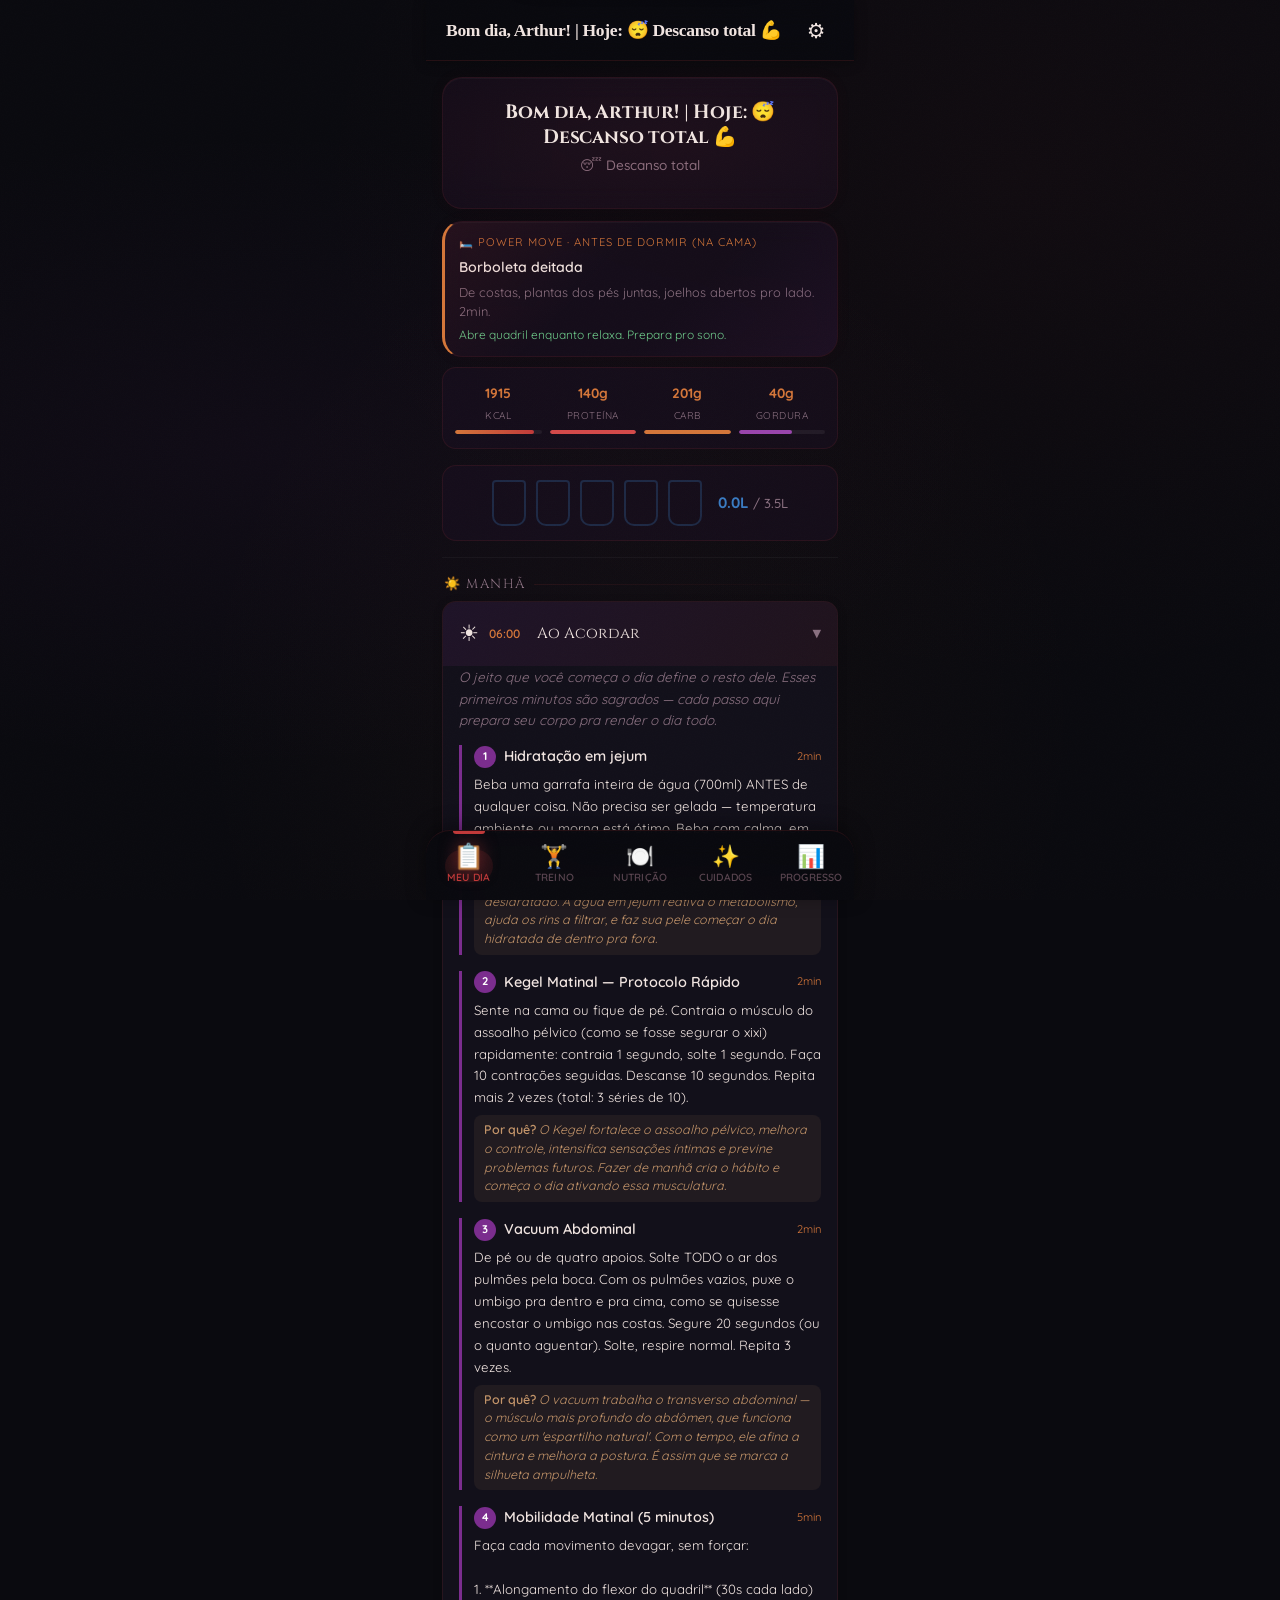
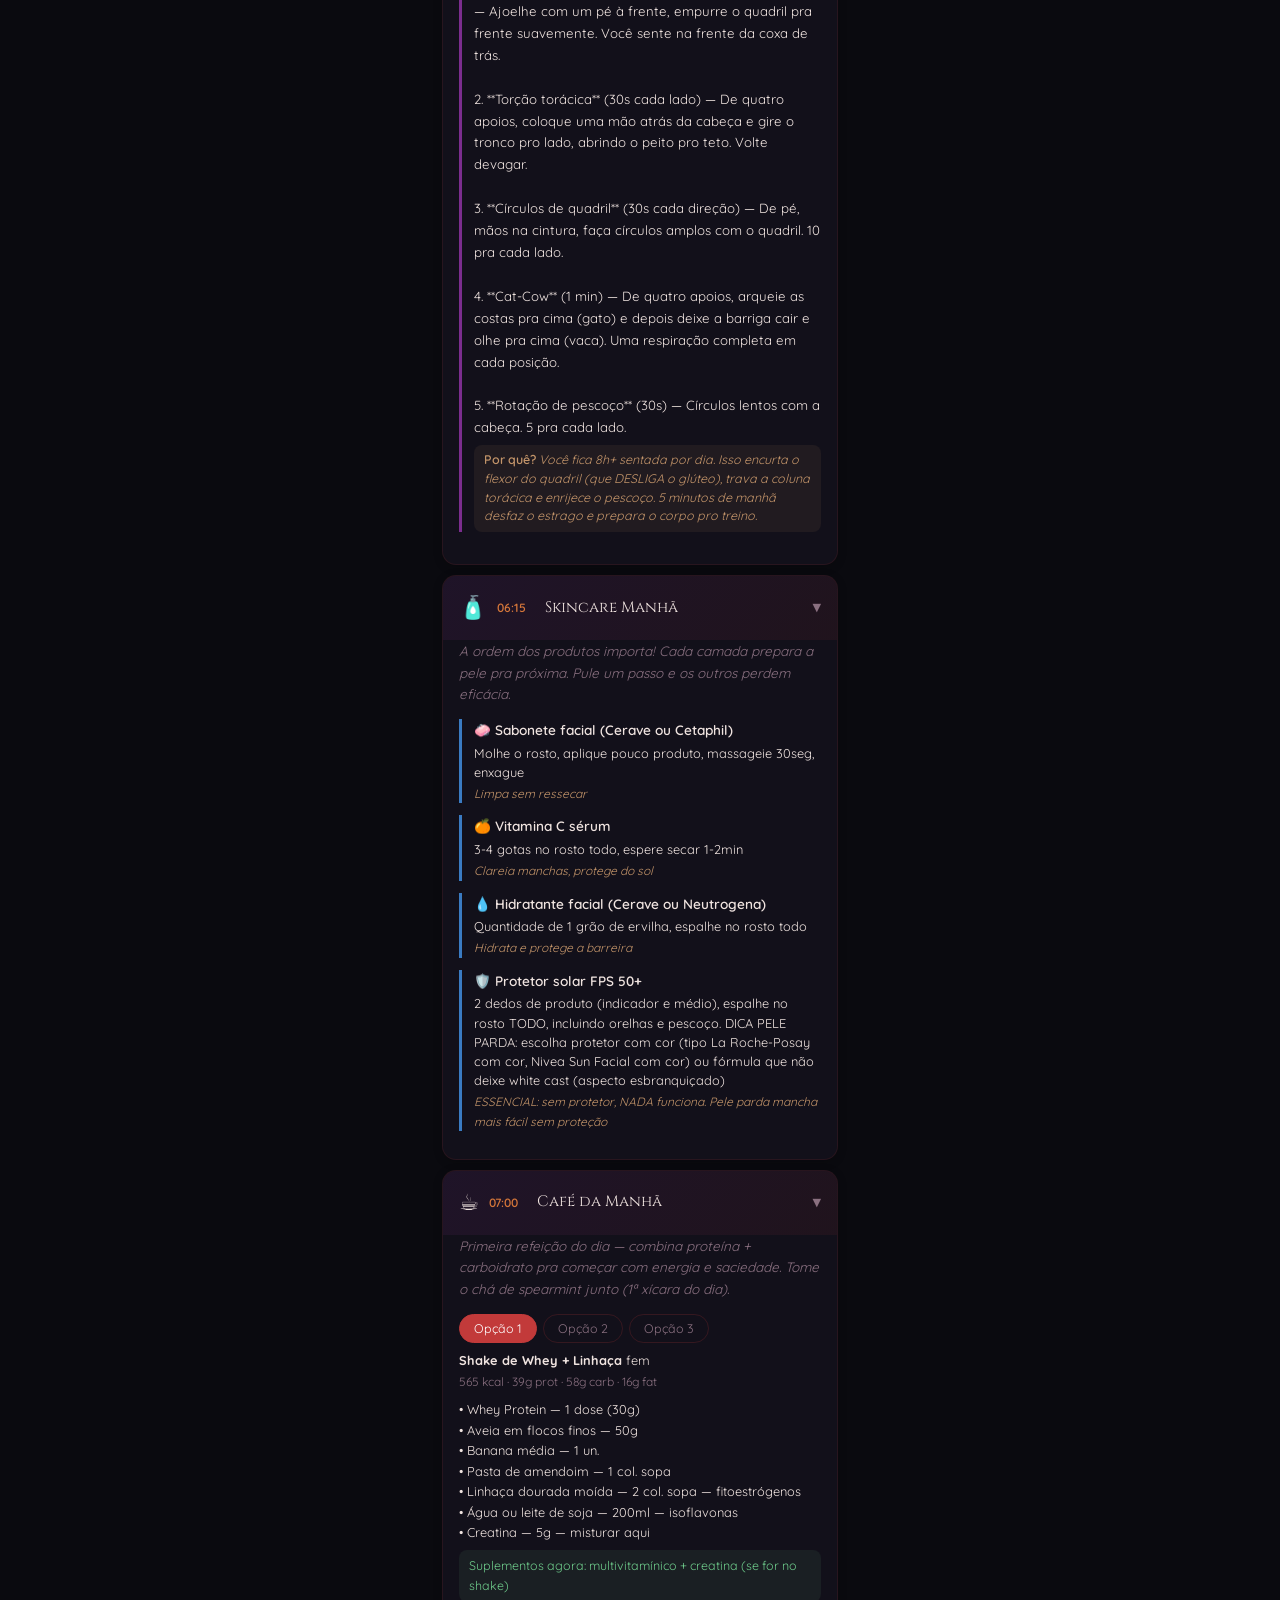
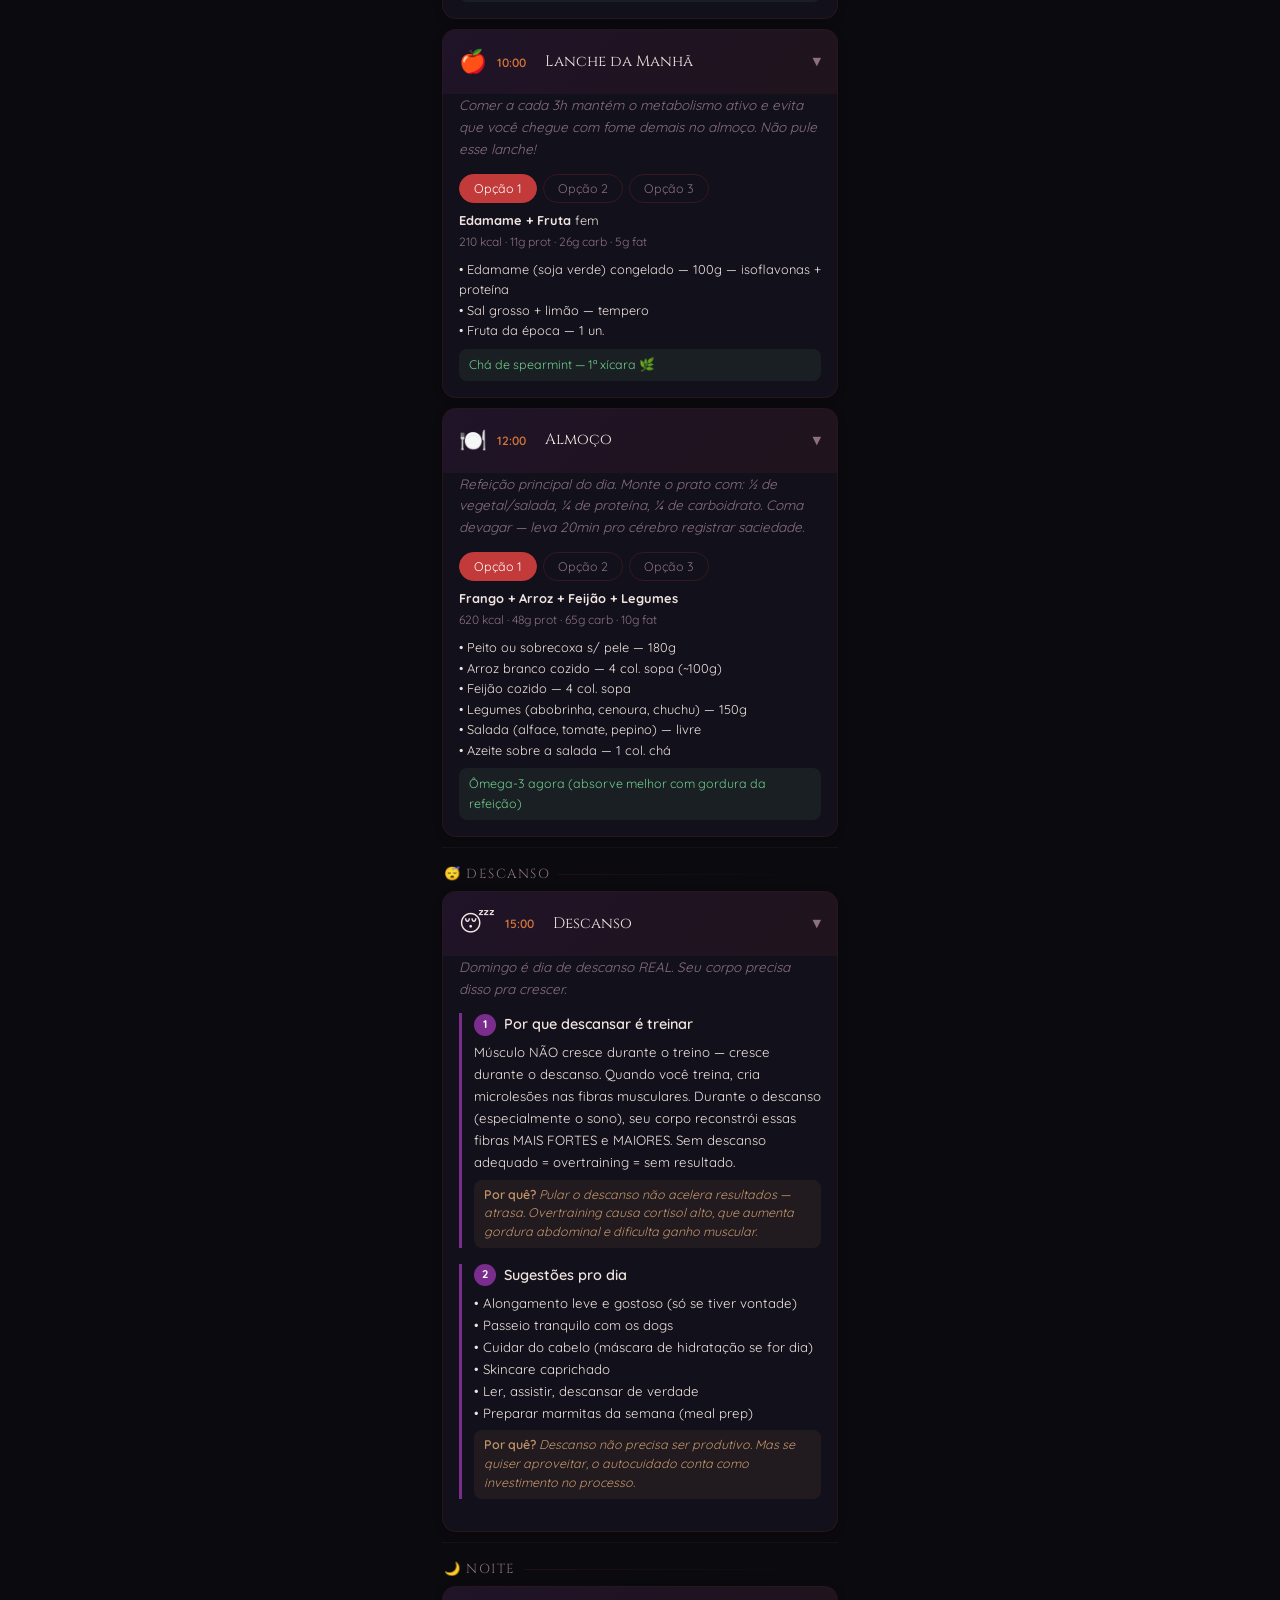
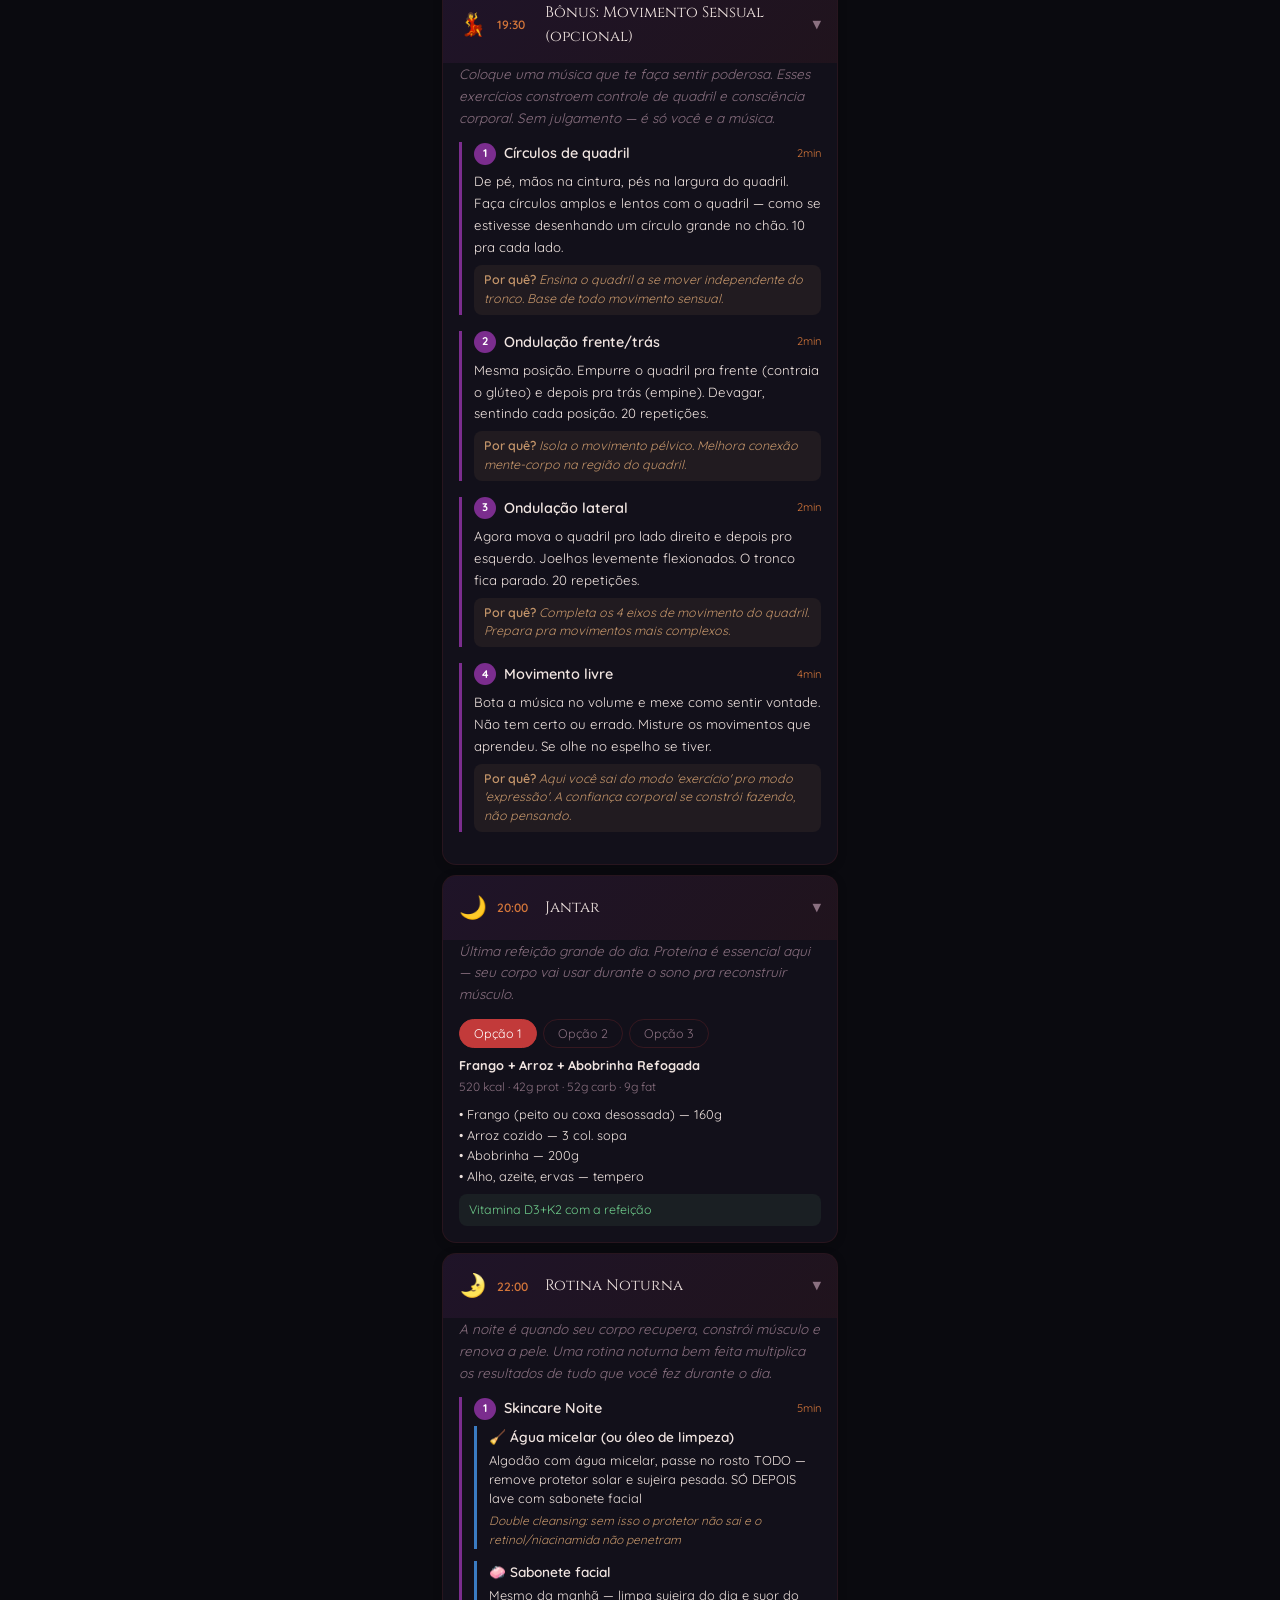
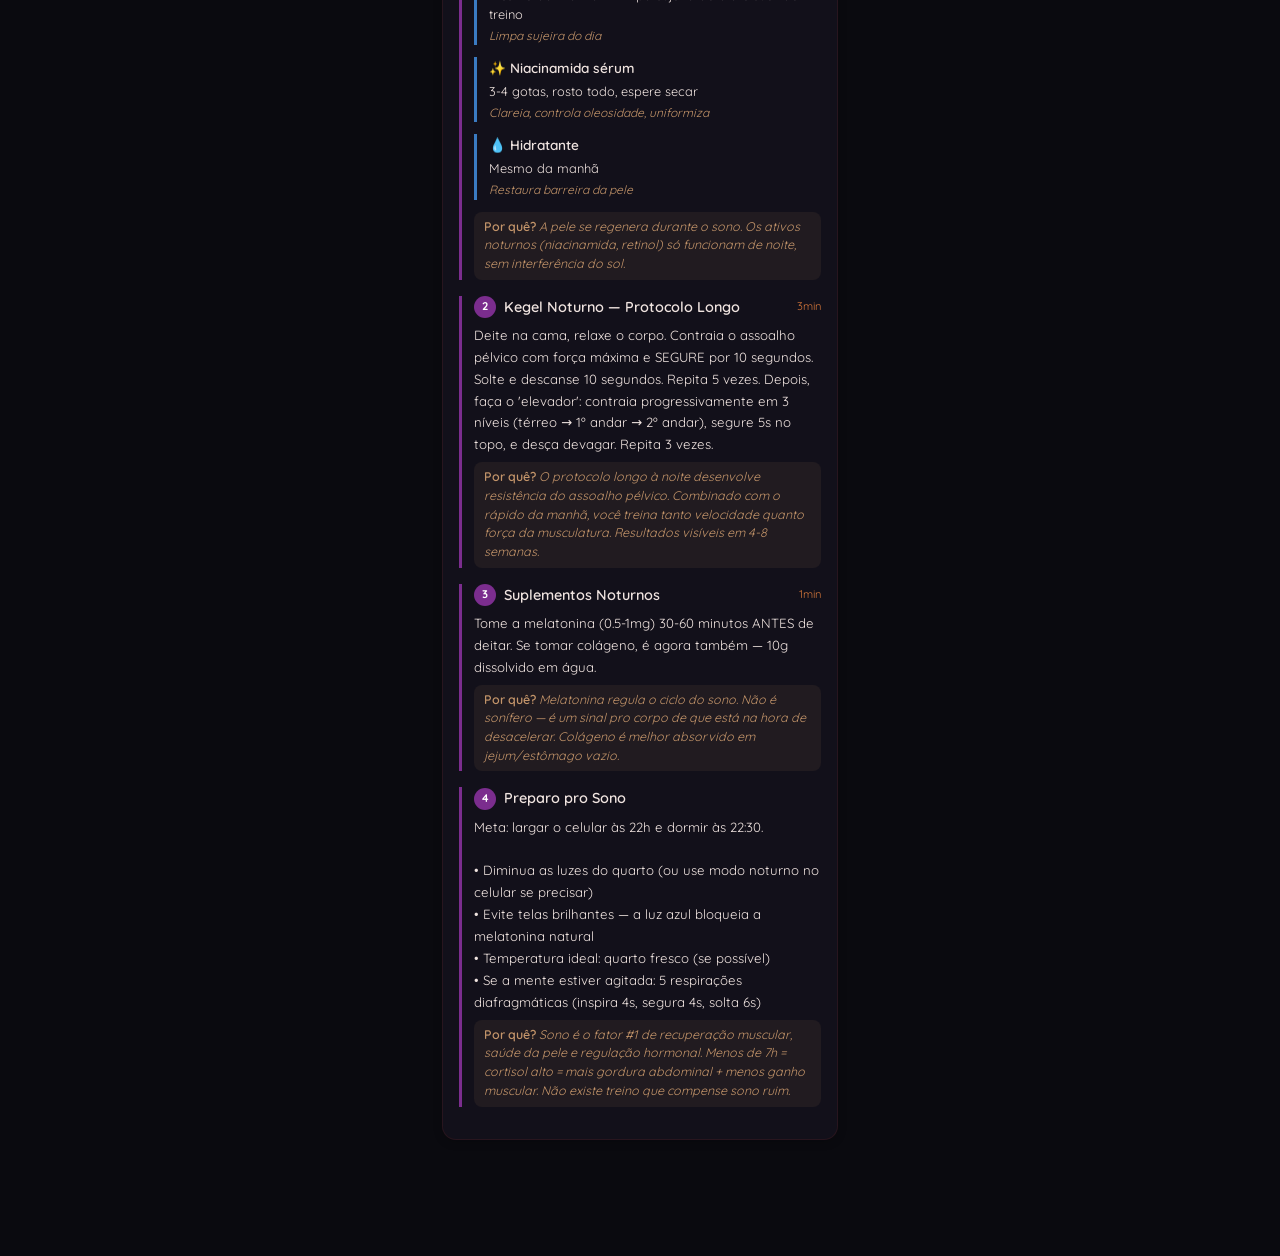
==== commit 8d74372b: "feat: app reorganizado — sub-tabs reduzidos, cards agrupados + suplementos novos Organização: - Cuid" ====
--- a/index.html
+++ b/index.html
@@ -1108,10 +1108,11 @@
        ============================================ */
     .sub-tabs {
       display: flex;
-      gap: 4px;
-      padding: 4px;
+      gap: 6px;
+      padding: 5px;
       background: var(--bg-card);
-      border-radius: var(--radius-md);
+      border: 1px solid var(--border);
+      border-radius: var(--radius-lg);
       margin-bottom: 16px;
       overflow-x: auto;
       -webkit-overflow-scrolling: touch;
@@ -1123,25 +1124,32 @@
     }
 
     .sub-tab {
-      flex: 0 0 auto;
-      padding: 10px 12px;
-      border-radius: var(--radius-sm);
-      font-size: 0.75rem;
+      flex: 1 1 0;
+      padding: 10px 8px;
+      border-radius: var(--radius-md);
+      font-size: 0.72rem;
       font-weight: 600;
       color: var(--text-muted);
       text-align: center;
-      transition: all var(--transition-fast);
+      transition: all var(--transition-normal);
       white-space: nowrap;
       min-height: 44px;
       display: flex;
       align-items: center;
       justify-content: center;
+      border: 1px solid transparent;
     }
 
     .sub-tab.active {
-      background: var(--primary);
+      background: linear-gradient(135deg, var(--primary) 0%, var(--primary-dark) 100%);
       color: #fff;
-      box-shadow: 0 2px 10px rgba(194, 58, 58, 0.3);
+      box-shadow: 0 4px 14px rgba(194, 58, 58, 0.3);
+      border-color: rgba(255,255,255,0.1);
+    }
+
+    .sub-tab:not(.active):hover {
+      background: rgba(255,255,255,0.04);
+      color: var(--text);
     }
 
     .sub-tab:active {
@@ -3416,6 +3424,38 @@
     .proj-comp-label { font-size: 0.7rem; color: var(--text-muted); text-transform: uppercase; letter-spacing: 1px; margin-bottom: 6px; }
     .proj-milestone { margin-bottom: 14px; padding-bottom: 14px; border-bottom: 1px solid rgba(255,255,255,0.06); }
     .proj-goal-number { font-size: 3rem; font-family: var(--font-title); color: var(--primary); font-weight: 600; line-height: 1; text-align: center; padding: 14px 0; }
+
+  /* ============================================
+     SECTION DIVIDERS
+     ============================================ */
+  .section-divider-line {
+    height: 1px;
+    background: linear-gradient(90deg, transparent, var(--border-light), transparent);
+    margin: 24px 0;
+  }
+
+  /* ============================================
+     DAY PERIOD HEADERS — Meu Dia grouping
+     ============================================ */
+  .day-period-header {
+    font-family: var(--font-title);
+    font-size: 0.82rem;
+    color: var(--text-muted);
+    letter-spacing: 1.5px;
+    text-transform: uppercase;
+    padding: 16px 0 6px 2px;
+    margin-top: 6px;
+    border-top: 1px solid rgba(255,255,255,0.04);
+    display: flex;
+    align-items: center;
+    gap: 8px;
+  }
+  .day-period-header::after {
+    content: '';
+    flex: 1;
+    height: 1px;
+    background: linear-gradient(90deg, var(--border), transparent);
+  }
 
   /* ============================================
      DAY CARDS — Meu Dia tab
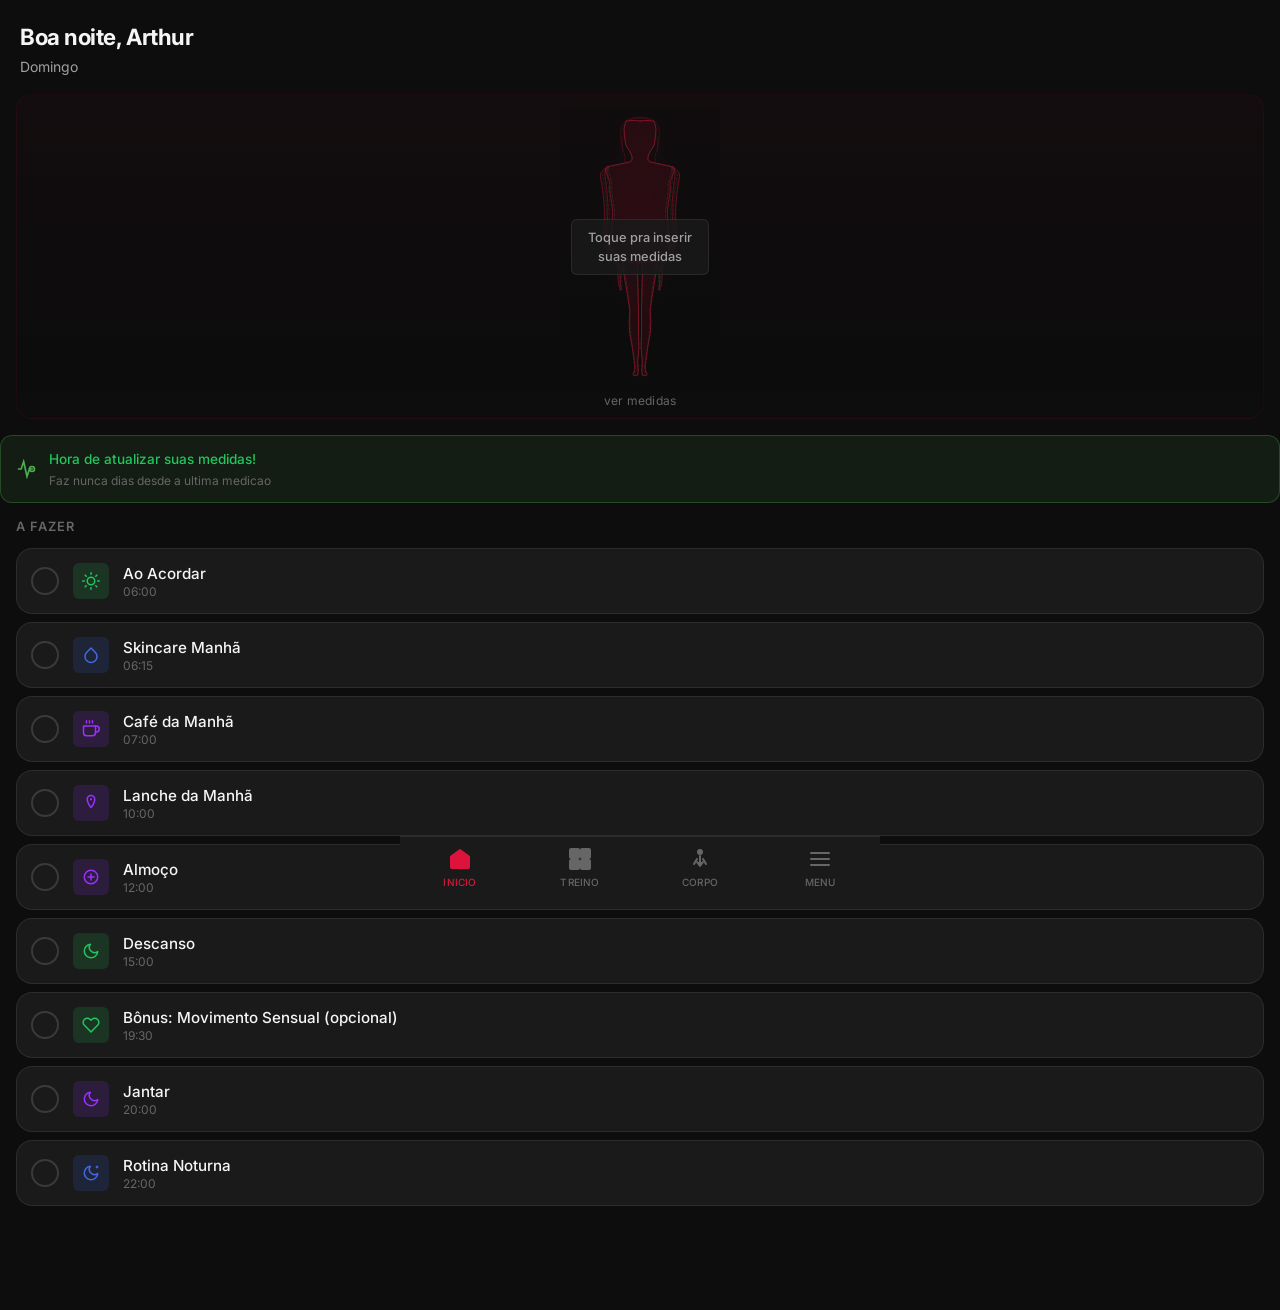
==== commit a2105ee1: "refactor: limpar projeto — remover app antigo, v2.html vira index.html - Removido app.js antigo (222" ====
--- a/index.html
+++ b/index.html
@@ -3,3980 +3,160 @@
 <head>
   <meta charset="UTF-8">
   <meta name="viewport" content="width=device-width, initial-scale=1.0, maximum-scale=1.0, user-scalable=no">
-  <meta name="theme-color" content="#c23a3a">
+  <meta name="theme-color" content="#0D0D0D">
   <meta name="apple-mobile-web-app-capable" content="yes">
   <meta name="apple-mobile-web-app-status-bar-style" content="black-translucent">
-  <meta name="description" content="Forja da Amazona — RPG de Transformacao Corporal">
-  <title>Forja da Amazona</title>
-
-  <!-- PWA Manifest -->
-  <link rel="manifest" href="manifest.json">
-  <link rel="apple-touch-icon" href="icons/icon-192.png">
-
-  <!-- Google Fonts -->
+  <title>Minha Jornada</title>
   <link rel="preconnect" href="https://fonts.googleapis.com">
   <link rel="preconnect" href="https://fonts.gstatic.com" crossorigin>
-  <link href="https://fonts.googleapis.com/css2?family=Cinzel:wght@400;600;700&family=Quicksand:wght@300;400;500;600&display=swap" rel="stylesheet">
-
-  <!-- Chart.js -->
-  <script src="https://cdn.jsdelivr.net/npm/chart.js@4.4.1/dist/chart.umd.min.js"></script>
-
-  <!-- Firebase -->
-  <script src="https://www.gstatic.com/firebasejs/10.7.1/firebase-app-compat.js"></script>
-  <script src="https://www.gstatic.com/firebasejs/10.7.1/firebase-auth-compat.js"></script>
-  <script src="https://www.gstatic.com/firebasejs/10.7.1/firebase-firestore-compat.js"></script>
-
-  <style>
-    /* ============================================
-       CSS CUSTOM PROPERTIES
-       ============================================ */
-    :root {
-      --bg-dark: #0a0a0f;
-      --bg-dark-lighter: #1a1020;
-      --bg-card: #12101a;
-      --bg-card-hover: rgba(255, 255, 255, 0.08);
-      --primary: #c23a3a;
-      --primary-light: #d44a4a;
-      --primary-dark: #9a2a2a;
-      --secondary: #7b2d8e;
-      --secondary-light: #9a45ad;
-      --accent: #d4763a;
-      --accent-light: #e09050;
-      --text: #f0e4e0;
-      --text-muted: #8a7080;
-      --text-dark: #5a4550;
-      --success: #6ecb8b;
-      --danger: #e87171;
-      --warning: #d4763a;
-      --info: #3a7bc2;
-      --gold: #c4956a;
-      --border: rgba(194, 58, 58, 0.12);
-      --border-light: rgba(194, 58, 58, 0.2);
-      --shadow: rgba(0, 0, 0, 0.4);
-      --glass-bg: rgba(26, 16, 32, 0.6);
-      --glass-border: rgba(194, 58, 58, 0.12);
-      --glass-blur: 12px;
-      --radius-sm: 8px;
-      --radius-md: 14px;
-      --radius-lg: 20px;
-      --radius-xl: 24px;
-      --radius-full: 50%;
-      --nav-height: 70px;
-      --header-height: 60px;
-      --safe-bottom: env(safe-area-inset-bottom, 0px);
-      --font-title: 'Cinzel', 'Playfair Display', Georgia, serif;
-      --font-body: 'Quicksand', 'Nunito', system-ui, sans-serif;
-      --transition-fast: 0.15s ease;
-      --transition-normal: 0.3s ease;
-      --transition-slow: 0.5s ease;
-    }
-
-    /* ============================================
-       BASE RESET
-       ============================================ */
-    *,
-    *::before,
-    *::after {
-      margin: 0;
-      padding: 0;
-      box-sizing: border-box;
-    }
-
-    html {
-      font-size: 16px;
-      -webkit-text-size-adjust: 100%;
-      -webkit-tap-highlight-color: transparent;
-      scroll-behavior: smooth;
-    }
-
-    body {
-      font-family: var(--font-body);
-      background: #0a0a0f;
-      background-image:
-        radial-gradient(ellipse at 20% 50%, rgba(123, 45, 142, 0.06) 0%, transparent 50%),
-        radial-gradient(ellipse at 80% 20%, rgba(194, 58, 58, 0.04) 0%, transparent 50%),
-        radial-gradient(ellipse at 50% 80%, rgba(212, 118, 58, 0.03) 0%, transparent 50%);
-      background-attachment: fixed;
-      color: var(--text);
-      line-height: 1.6;
-      min-height: 100vh;
-      min-height: 100dvh;
-      overflow-x: hidden;
-      -webkit-font-smoothing: antialiased;
-      -moz-osx-font-smoothing: grayscale;
-    }
-
-    body::after {
-      content: '';
-      position: fixed;
-      top: 0;
-      left: 0;
-      width: 100%;
-      height: 100%;
-      pointer-events: none;
-      z-index: 9999;
-      opacity: 0.015;
-      background-image: url("data:image/svg+xml,%3Csvg viewBox='0 0 256 256' xmlns='http://www.w3.org/2000/svg'%3E%3Cfilter id='noise'%3E%3CfeTurbulence type='fractalNoise' baseFrequency='0.9' numOctaves='4' stitchTiles='stitch'/%3E%3C/filter%3E%3Crect width='100%25' height='100%25' filter='url(%23noise)'/%3E%3C/svg%3E");
-      background-repeat: repeat;
-      background-size: 256px 256px;
-    }
-
-    /* RPG Card border glow */
-    .card, .glass {
-      position: relative;
-      border: 1px solid rgba(194, 58, 58, 0.12);
-      box-shadow: 0 0 20px rgba(194, 58, 58, 0.03), inset 0 1px 0 rgba(255,255,255,0.03);
-    }
-
-    .card::before, .glass::before {
-      content: '';
-      position: absolute;
-      top: -1px; left: -1px; right: -1px; bottom: -1px;
-      border-radius: inherit;
-      background: linear-gradient(135deg, rgba(194, 58, 58, 0.1) 0%, transparent 40%, transparent 60%, rgba(123, 45, 142, 0.08) 100%);
-      pointer-events: none;
-      z-index: 0;
-    }
-
-    /* RPG stat bar style */
-    .stat-bar {
-      height: 6px;
-      background: rgba(255,255,255,0.05);
-      border-radius: 3px;
-      overflow: hidden;
-      position: relative;
-    }
-    .stat-bar-fill {
-      height: 100%;
-      border-radius: 3px;
-      background: linear-gradient(90deg, var(--accent), var(--primary));
-      transition: width 0.6s ease;
-      box-shadow: 0 0 8px rgba(212, 118, 58, 0.4);
-    }
-
-    /* Level badge (for training phase) */
-    .level-badge {
-      display: inline-flex;
-      align-items: center;
-      gap: 6px;
-      background: linear-gradient(135deg, rgba(194, 58, 58, 0.15), rgba(123, 45, 142, 0.15));
-      border: 1px solid rgba(194, 58, 58, 0.25);
-      border-radius: 20px;
-      padding: 4px 12px;
-      font-family: var(--font-title);
-      font-size: 0.75rem;
-      color: var(--gold);
-      letter-spacing: 1px;
-      text-transform: uppercase;
-    }
-
-    /* Quest complete animation */
-    @keyframes questComplete {
-      0% { transform: scale(1); }
-      50% { transform: scale(1.05); box-shadow: 0 0 20px rgba(110, 203, 139, 0.3); }
-      100% { transform: scale(1); }
-    }
-
-    /* Ember glow for active elements */
-    @keyframes emberGlow {
-      0%, 100% { box-shadow: 0 0 8px rgba(212, 118, 58, 0.2); }
-      50% { box-shadow: 0 0 16px rgba(212, 118, 58, 0.4); }
-    }
-
-    /* Smooth hover for cards */
-    .card:hover, .glass:hover {
-      border-color: rgba(194, 58, 58, 0.25);
-      transition: border-color 0.3s ease;
-    }
-
-    /* Font family overrides */
-    h1, h2, h3, .card-title, .section-title { font-family: 'Cinzel', serif; }
-
-    a {
-      color: var(--primary);
-      text-decoration: none;
-      transition: color var(--transition-fast);
-    }
-
-    a:hover {
-      color: var(--secondary-light);
-    }
-
-    img {
-      max-width: 100%;
-      height: auto;
-      display: block;
-    }
-
-    button {
-      font-family: var(--font-body);
-      cursor: pointer;
-      border: none;
-      background: none;
-      color: inherit;
-      font-size: inherit;
-      -webkit-tap-highlight-color: transparent;
-    }
-
-    input, select, textarea {
-      font-family: var(--font-body);
-      font-size: 16px;
-    }
-
-    ul, ol {
-      list-style: none;
-    }
-
-    /* ============================================
-       TYPOGRAPHY
-       ============================================ */
-    h1, h2, h3 {
-      font-family: var(--font-title);
-      font-weight: 700;
-      line-height: 1.3;
-      color: var(--text);
-    }
-
-    h1 {
-      font-size: 1.75rem;
-      letter-spacing: -0.02em;
-    }
-
-    h2 {
-      font-size: 1.4rem;
-      letter-spacing: -0.01em;
-    }
-
-    h3 {
-      font-size: 1.15rem;
-    }
-
-    h4, h5, h6 {
-      font-family: var(--font-body);
-      font-weight: 700;
-      line-height: 1.4;
-    }
-
-    h4 {
-      font-size: 1rem;
-    }
-
-    p {
-      margin-bottom: 0.5rem;
-      color: var(--text);
-    }
-
-    small {
-      font-size: 0.8rem;
-      color: var(--text-muted);
-    }
-
-    /* ============================================
-       HEADER
-       ============================================ */
-    #app-header {
-      position: sticky;
-      top: 0;
-      z-index: 100;
-      display: flex;
-      align-items: center;
-      justify-content: space-between;
-      padding: 12px 20px;
-      min-height: var(--header-height);
-      background: rgba(10, 10, 15, 0.94);
-      backdrop-filter: blur(14px);
-      -webkit-backdrop-filter: blur(14px);
-      border-bottom: 1px solid rgba(194, 58, 58, 0.15);
-      box-shadow: 0 2px 12px rgba(0, 0, 0, 0.3);
-    }
-
-    .header-greeting {
-      display: flex;
-      flex-direction: column;
-      gap: 2px;
-    }
-
-    .header-greeting .greeting-name {
-      font-family: var(--font-title);
-      font-size: 1.1rem;
-      font-weight: 700;
-      color: var(--text);
-    }
-
-    .header-greeting .greeting-sub {
-      font-size: 0.75rem;
-      color: var(--text-muted);
-    }
-
-    .header-actions {
-      display: flex;
-      align-items: center;
-      gap: 12px;
-    }
-
-    .header-actions button {
-      width: 36px;
-      height: 36px;
-      border-radius: var(--radius-full);
-      background: var(--bg-card);
-      display: flex;
-      align-items: center;
-      justify-content: center;
-      font-size: 1.1rem;
-      transition: background var(--transition-fast), transform var(--transition-fast);
-    }
-
-    .header-actions button:active {
-      transform: scale(0.92);
-      background: var(--bg-card-hover);
-    }
-
-    /* ============================================
-       MAIN CONTENT AREA
-       ============================================ */
-    #app-content {
-      position: relative;
-      min-height: calc(100vh - var(--header-height));
-      min-height: calc(100dvh - var(--header-height));
-      padding-bottom: calc(var(--nav-height) + var(--safe-bottom) + 12px);
-    }
-
-    /* ============================================
-       PAGE SECTIONS (Tabs)
-       ============================================ */
-    .page {
-      display: none;
-      padding: 16px 16px 24px;
-      overflow-y: auto;
-      -webkit-overflow-scrolling: touch;
-      animation: fadeIn 0.3s ease;
-    }
-
-    .page.active {
-      display: block;
-    }
-
-    /* Section-colored card left borders */
-    #page-treino .card {
-      border-left: 3px solid rgba(194, 58, 58, 0.3);
-    }
-
-    #page-nutricao .card {
-      border-left: 3px solid rgba(110, 203, 139, 0.3);
-    }
-
-    #page-cuidados .card {
-      border-left: 3px solid rgba(123, 45, 142, 0.3);
-    }
-
-    #page-progresso .card {
-      border-left: 3px solid rgba(212, 118, 58, 0.3);
-    }
-
-    /* ============================================
-       BOTTOM NAVIGATION
-       ============================================ */
-    .bottom-nav {
-      position: fixed;
-      bottom: 0;
-      left: 0;
-      right: 0;
-      z-index: 200;
-      display: flex;
-      align-items: stretch;
-      justify-content: space-around;
-      height: calc(var(--nav-height) + var(--safe-bottom));
-      padding-bottom: var(--safe-bottom);
-      background: rgba(10, 10, 15, 0.97);
-      backdrop-filter: blur(16px);
-      -webkit-backdrop-filter: blur(16px);
-      border-top: 1px solid rgba(194, 58, 58, 0.15);
-      box-shadow: 0 -4px 20px rgba(0, 0, 0, 0.4);
-    }
-
-    .nav-item {
-      display: flex;
-      flex-direction: column;
-      align-items: center;
-      justify-content: center;
-      flex: 1;
-      min-width: 44px;
-      min-height: 44px;
-      padding: 6px 4px 8px;
-      gap: 3px;
-      color: var(--text-dark);
-      transition: color var(--transition-fast), transform var(--transition-fast);
-      position: relative;
-    }
-
-    .nav-item::before {
-      content: '';
-      position: absolute;
-      top: 0;
-      left: 50%;
-      transform: translateX(-50%) scaleX(0);
-      width: 32px;
-      height: 3px;
-      border-radius: 0 0 4px 4px;
-      background: var(--primary);
-      transition: transform var(--transition-normal);
-    }
-
-    .nav-item.active {
-      color: var(--primary);
-    }
-
-    .nav-item.active::before {
-      transform: translateX(-50%) scaleX(1);
-    }
-
-    .nav-item.active::after {
-      content: '';
-      position: absolute;
-      top: 50%;
-      left: 50%;
-      transform: translate(-50%, -50%);
-      width: 48px;
-      height: 32px;
-      border-radius: var(--radius-xl);
-      background: rgba(194, 58, 58, 0.12);
-      z-index: -1;
-    }
-
-    .nav-item.active .nav-icon {
-      transform: scale(1.12);
-      filter: drop-shadow(0 0 8px rgba(194, 58, 58, 0.5));
-    }
-
-    .nav-item:active {
-      transform: scale(0.9);
-    }
-
-    .nav-icon {
-      font-size: 1.4rem;
-      line-height: 1;
-      transition: transform var(--transition-fast), filter var(--transition-fast);
-    }
-
-    .nav-label {
-      font-size: 0.65rem;
-      font-weight: 600;
-      letter-spacing: 0.02em;
-      text-transform: uppercase;
-    }
-
-    /* ============================================
-       CARDS
-       ============================================ */
-    .card {
-      background: var(--bg-card);
-      border: 1px solid var(--border);
-      border-radius: var(--radius-lg);
-      padding: 16px;
-      margin-bottom: 12px;
-      transition: background var(--transition-fast), transform var(--transition-fast), box-shadow var(--transition-fast);
-      position: relative;
-      overflow: hidden;
-    }
-
-    .card::after {
-      content: '';
-      position: absolute;
-      top: 0;
-      left: -100%;
-      width: 50%;
-      height: 100%;
-      background: linear-gradient(90deg, transparent, rgba(255, 255, 255, 0.03), transparent);
-      transition: left 0.6s ease;
-      pointer-events: none;
-    }
-
-    .card:hover::after,
-    .card:active::after {
-      left: 100%;
-    }
-
-    .card:active {
-      transform: scale(0.985);
-      background: var(--bg-card-hover);
-    }
-
-    .card-header {
-      display: flex;
-      align-items: center;
-      justify-content: space-between;
-      margin-bottom: 12px;
-    }
-
-    .card-title {
-      font-family: var(--font-title);
-      font-size: 1.05rem;
-      font-weight: 700;
-    }
-
-    .card-subtitle {
-      font-size: 0.8rem;
-      color: var(--text-muted);
-      margin-top: 2px;
-    }
-
-    .card-icon {
-      font-size: 1.6rem;
-      line-height: 1;
-    }
-
-    /* ============================================
-       GLASS EFFECT
-       ============================================ */
-    .glass {
-      background: var(--glass-bg);
-      backdrop-filter: blur(var(--glass-blur));
-      -webkit-backdrop-filter: blur(var(--glass-blur));
-      border: 1px solid var(--glass-border);
-    }
-
-    /* Dashboard hero card */
-    .card.glass.dashboard-hero {
-      position: relative;
-      overflow: hidden;
-      background: linear-gradient(
-        135deg,
-        rgba(194, 58, 58, 0.12) 0%,
-        rgba(123, 45, 142, 0.08) 50%,
-        rgba(212, 118, 58, 0.06) 100%
-      );
-      border: 1px solid rgba(194, 58, 58, 0.18);
-    }
-
-    .card.glass.dashboard-hero::before {
-      content: '';
-      position: absolute;
-      top: -50%;
-      right: -30%;
-      width: 200px;
-      height: 200px;
-      border-radius: 50%;
-      background: radial-gradient(circle, rgba(194, 58, 58, 0.08) 0%, transparent 70%);
-      pointer-events: none;
-    }
-
-    /* ============================================
-       BUTTONS
-       ============================================ */
-    .btn {
-      display: inline-flex;
-      align-items: center;
-      justify-content: center;
-      gap: 8px;
-      padding: 12px 24px;
-      border-radius: var(--radius-md);
-      font-family: var(--font-body);
-      font-size: 0.9rem;
-      font-weight: 700;
-      letter-spacing: 0.02em;
-      text-align: center;
-      min-height: 44px;
-      min-width: 44px;
-      cursor: pointer;
-      transition: all var(--transition-fast);
-      border: 2px solid transparent;
-      text-transform: none;
-      white-space: nowrap;
-      user-select: none;
-      -webkit-user-select: none;
-    }
-
-    .btn:active {
-      transform: scale(0.96);
-    }
-
-    .btn:disabled {
-      opacity: 0.5;
-      cursor: not-allowed;
-      transform: none;
-    }
-
-    .btn-primary {
-      background: linear-gradient(135deg, var(--primary), var(--primary-dark));
-      color: #fff;
-      border-color: transparent;
-      box-shadow: 0 4px 15px rgba(194, 58, 58, 0.3);
-    }
-
-    .btn-primary:hover {
-      box-shadow: 0 6px 20px rgba(194, 58, 58, 0.45);
-      background: linear-gradient(135deg, var(--primary-light), var(--primary));
-    }
-
-    .btn-primary:active {
-      box-shadow: 0 2px 10px rgba(194, 58, 58, 0.25);
-    }
-
-    .btn-outline {
-      background: transparent;
-      color: var(--primary);
-      border-color: var(--primary);
-    }
-
-    .btn-outline:hover {
-      background: rgba(194, 58, 58, 0.1);
-    }
-
-    .btn-outline:active {
-      background: rgba(194, 58, 58, 0.18);
-    }
-
-    .btn-ghost {
-      background: transparent;
-      color: var(--text-muted);
-      border-color: transparent;
-      padding: 8px 16px;
-    }
-
-    .btn-ghost:hover {
-      color: var(--text);
-      background: rgba(255, 255, 255, 0.05);
-    }
-
-    .btn-gold {
-      background: linear-gradient(135deg, var(--accent), var(--gold));
-      color: #0a0a0f;
-      font-weight: 700;
-      box-shadow: 0 4px 15px rgba(212, 118, 58, 0.3);
-    }
-
-    .btn-gold:hover {
-      box-shadow: 0 6px 20px rgba(212, 118, 58, 0.45);
-    }
-
-    .btn-danger {
-      background: linear-gradient(135deg, var(--danger), #c25050);
-      color: #fff;
-    }
-
-    .btn-success {
-      background: linear-gradient(135deg, var(--success), #4fb36e);
-      color: #0a0a0f;
-      font-weight: 700;
-    }
-
-    .btn-sm {
-      padding: 8px 14px;
-      font-size: 0.8rem;
-      min-height: 36px;
-      border-radius: var(--radius-sm);
-    }
-
-    .btn-lg {
-      padding: 16px 32px;
-      font-size: 1rem;
-      border-radius: var(--radius-lg);
-    }
-
-    .btn-block {
-      display: flex;
-      width: 100%;
-    }
-
-    .btn-icon {
-      width: 44px;
-      height: 44px;
-      padding: 0;
-      border-radius: var(--radius-full);
-      font-size: 1.2rem;
-    }
-
-    /* ============================================
-       CUSTOM CHECKBOXES
-       ============================================ */
-    .checkbox-wrapper {
-      display: flex;
-      align-items: center;
-      gap: 10px;
-      min-height: 44px;
-      cursor: pointer;
-      user-select: none;
-      -webkit-user-select: none;
-    }
-
-    .checkbox-wrapper input[type="checkbox"] {
-      display: none;
-    }
-
-    .checkbox-custom {
-      position: relative;
-      width: 24px;
-      height: 24px;
-      min-width: 24px;
-      border-radius: var(--radius-sm);
-      border: 2px solid var(--text-dark);
-      background: transparent;
-      transition: all var(--transition-fast);
-      display: flex;
-      align-items: center;
-      justify-content: center;
-    }
-
-    .checkbox-custom::after {
-      content: '';
-      width: 6px;
-      height: 12px;
-      border: 2px solid #fff;
-      border-top: none;
-      border-left: none;
-      transform: rotate(45deg) scale(0);
-      transition: transform 0.2s cubic-bezier(0.4, 0, 0.2, 1);
-      margin-top: -2px;
-    }
-
-    .checkbox-wrapper input[type="checkbox"]:checked + .checkbox-custom {
-      background: linear-gradient(135deg, var(--primary), var(--accent));
-      border-color: transparent;
-      animation: bounce 0.3s ease;
-    }
-
-    .checkbox-wrapper input[type="checkbox"]:checked + .checkbox-custom::after {
-      transform: rotate(45deg) scale(1);
-    }
-
-    .checkbox-label {
-      font-size: 0.9rem;
-      color: var(--text);
-      transition: color var(--transition-fast), text-decoration var(--transition-fast);
-    }
-
-    .checkbox-wrapper input[type="checkbox"]:checked ~ .checkbox-label {
-      color: var(--text-muted);
-      text-decoration: line-through;
-    }
-
-    /* ============================================
-       PROGRESS BARS
-       ============================================ */
-    .progress-bar-wrapper {
-      width: 100%;
-      height: 8px;
-      background: rgba(255, 255, 255, 0.08);
-      border-radius: 4px;
-      overflow: hidden;
-      position: relative;
-    }
-
-    .progress-bar-fill {
-      height: 100%;
-      border-radius: 4px;
-      background: linear-gradient(90deg, var(--primary), var(--accent));
-      transition: width 0.6s cubic-bezier(0.25, 0.8, 0.25, 1);
-      position: relative;
-    }
-
-    .progress-bar-fill::after {
-      content: '';
-      position: absolute;
-      top: 0;
-      left: 0;
-      right: 0;
-      bottom: 0;
-      background: linear-gradient(90deg, transparent, rgba(255, 255, 255, 0.2), transparent);
-      animation: shimmer 2s infinite;
-    }
-
-    .progress-bar-lg {
-      height: 12px;
-      border-radius: 6px;
-    }
-
-    .progress-bar-lg .progress-bar-fill {
-      border-radius: 6px;
-    }
-
-    .progress-label {
-      display: flex;
-      align-items: center;
-      justify-content: space-between;
-      margin-bottom: 6px;
-      font-size: 0.8rem;
-    }
-
-    .progress-label span:first-child {
-      color: var(--text-muted);
-    }
-
-    .progress-label span:last-child {
-      color: var(--primary);
-      font-weight: 700;
-    }
-
-    /* ============================================
-       MODAL OVERLAY
-       ============================================ */
-    .modal-overlay {
-      position: fixed;
-      top: 0;
-      left: 0;
-      right: 0;
-      bottom: 0;
-      z-index: 500;
-      background: rgba(0, 0, 0, 0.7);
-      backdrop-filter: blur(4px);
-      -webkit-backdrop-filter: blur(4px);
-      display: flex;
-      align-items: center;
-      justify-content: center;
-      padding: 20px;
-      opacity: 1;
-      transition: opacity var(--transition-normal);
-    }
-
-    .modal-overlay.hidden {
-      display: none;
-      opacity: 0;
-    }
-
-    .modal-overlay.fade-out {
-      opacity: 0;
-      pointer-events: none;
-    }
-
-    .modal-content {
-      background: var(--bg-dark-lighter);
-      border: 1px solid var(--border-light);
-      border-radius: var(--radius-xl);
-      padding: 24px;
-      max-width: 400px;
-      width: 100%;
-      max-height: 85vh;
-      overflow-y: auto;
-      animation: slideUp 0.3s ease;
-    }
-
-    .modal-close {
-      position: absolute;
-      top: 12px;
-      right: 12px;
-      width: 36px;
-      height: 36px;
-      border-radius: var(--radius-full);
-      background: rgba(255, 255, 255, 0.1);
-      color: var(--text);
-      font-size: 1.4rem;
-      display: flex;
-      align-items: center;
-      justify-content: center;
-      transition: background var(--transition-fast), transform var(--transition-fast);
-      z-index: 10;
-      line-height: 1;
-    }
-
-    .modal-close:hover {
-      background: rgba(255, 255, 255, 0.2);
-    }
-
-    .modal-close:active {
-      transform: scale(0.9);
-    }
-
-    /* ============================================
-       VIDEO MODAL
-       ============================================ */
-    .video-modal {
-      position: relative;
-      background: var(--bg-dark-lighter);
-      border: 1px solid var(--border-light);
-      border-radius: var(--radius-xl);
-      padding: 20px;
-      max-width: 500px;
-      width: 100%;
-      animation: slideUp 0.3s ease;
-    }
-
-    .video-container {
-      position: relative;
-      width: 100%;
-      padding-bottom: 56.25%;
-      border-radius: var(--radius-md);
-      overflow: hidden;
-      background: #000;
-      margin-top: 8px;
-    }
-
-    .video-container iframe {
-      position: absolute;
-      top: 0;
-      left: 0;
-      width: 100%;
-      height: 100%;
-      border: none;
-    }
-
-    #video-info {
-      margin-top: 16px;
-    }
-
-    #video-info h3 {
-      font-size: 1rem;
-      margin-bottom: 6px;
-    }
-
-    #video-info p {
-      font-size: 0.85rem;
-      color: var(--text-muted);
-      line-height: 1.5;
-    }
-
-    .video-mistakes {
-      color: var(--warning);
-      font-size: 0.85rem;
-      margin-top: 0.5rem;
-      padding: 0.5rem 0.75rem;
-      background: rgba(232, 201, 110, 0.1);
-      border-left: 3px solid var(--warning);
-      border-radius: var(--radius-sm);
-      display: none;
-    }
-    .video-mistakes.visible {
-      display: block;
-    }
-    .gif-container {
-      position: relative;
-      width: 100%;
-      border-radius: var(--radius-md);
-      overflow: hidden;
-      background: #111;
-      min-height: 200px;
-      display: flex;
-      align-items: center;
-      justify-content: center;
-    }
-    .gif-container.hidden { display: none; }
-    .gif-image {
-      width: 100%;
-      height: auto;
-      display: block;
-      border-radius: var(--radius-md);
-    }
-    .gif-loading {
-      position: absolute;
-      top: 50%;
-      left: 50%;
-      transform: translate(-50%, -50%);
-      color: var(--text-muted);
-      font-size: 0.85rem;
-    }
-    .youtube-fallback-link {
-      display: inline-flex;
-      align-items: center;
-      gap: 6px;
-      margin-top: 12px;
-      font-size: 0.85rem;
-      color: var(--primary);
-      text-decoration: none;
-    }
-    .youtube-fallback-link.hidden { display: none; }
-    #video-container.hidden { display: none; }
-
-    /* ============================================
-       TIMER OVERLAY
-       ============================================ */
-    .timer-overlay {
-      position: fixed;
-      left: 0;
-      right: 0;
-      bottom: calc(var(--nav-height) + var(--safe-bottom));
-      z-index: 150;
-      background: rgba(10, 10, 15, 0.97);
-      backdrop-filter: blur(16px);
-      -webkit-backdrop-filter: blur(16px);
-      border-top: 1px solid var(--border-light);
-      border-radius: var(--radius-xl) var(--radius-xl) 0 0;
-      transition: all var(--transition-normal);
-      box-shadow: 0 -8px 30px rgba(0, 0, 0, 0.3);
-    }
-
-    .timer-overlay.hidden {
-      display: none;
-    }
-
-    .timer-header {
-      display: flex;
-      align-items: center;
-      justify-content: space-between;
-      padding: 12px 20px;
-      cursor: pointer;
-      min-height: 44px;
-    }
-
-    #timer-label {
-      font-family: var(--font-body);
-      font-size: 0.75rem;
-      font-weight: 700;
-      letter-spacing: 0.15em;
-      text-transform: uppercase;
-      color: var(--primary);
-    }
-
-    .timer-toggle {
-      width: 32px;
-      height: 32px;
-      border-radius: var(--radius-full);
-      background: var(--bg-card);
-      display: flex;
-      align-items: center;
-      justify-content: center;
-      font-size: 0.8rem;
-      color: var(--text-muted);
-      transition: transform var(--transition-normal);
-    }
-
-    .timer-overlay.active .timer-toggle {
-      transform: rotate(180deg);
-    }
-
-    .timer-body {
-      padding: 0 20px 20px;
-      text-align: center;
-      transition: all var(--transition-normal);
-    }
-
-    .timer-overlay.collapsed .timer-body {
-      display: none;
-    }
-
-    .timer-overlay.active .timer-body {
-      display: block;
-    }
-
-    .timer-display {
-      font-family: var(--font-title);
-      font-size: 3.5rem;
-      font-weight: 700;
-      color: var(--text);
-      letter-spacing: 0.05em;
-      line-height: 1;
-      margin-bottom: 16px;
-      text-shadow: 0 0 30px rgba(194, 58, 58, 0.3);
-      font-variant-numeric: tabular-nums;
-      transition: transform 0.15s ease, color 0.3s ease;
-    }
-
-    .timer-progress {
-      width: 100%;
-      height: 6px;
-      background: rgba(255, 255, 255, 0.08);
-      border-radius: 3px;
-      overflow: hidden;
-      margin-bottom: 16px;
-    }
-
-    .timer-progress-bar {
-      height: 100%;
-      border-radius: 3px;
-      background: linear-gradient(90deg, var(--primary), var(--accent));
-      transition: width 0.5s linear;
-      width: 100%;
-    }
-
-    .timer-controls {
-      display: flex;
-      align-items: center;
-      justify-content: center;
-      gap: 12px;
-      margin-bottom: 12px;
-    }
-
-    .timer-next {
-      font-size: 0.8rem;
-      color: var(--text-muted);
-    }
-
-    /* Collapsed state shows mini timer inline */
-    .timer-overlay.collapsed .timer-header {
-      padding: 10px 20px;
-    }
-
-    .timer-overlay.collapsed #timer-label::after {
-      content: attr(data-time);
-      margin-left: 12px;
-      font-family: var(--font-title);
-      font-size: 1.1rem;
-      color: var(--text);
-      letter-spacing: 0.05em;
-    }
-
-    /* ============================================
-       SUB-TABS
-       ============================================ */
-    .sub-tabs {
-      display: flex;
-      gap: 6px;
-      padding: 5px;
-      background: var(--bg-card);
-      border: 1px solid var(--border);
-      border-radius: var(--radius-lg);
-      margin-bottom: 16px;
-      overflow-x: auto;
-      -webkit-overflow-scrolling: touch;
-      scrollbar-width: none;
-    }
-
-    .sub-tabs::-webkit-scrollbar {
-      display: none;
-    }
-
-    .sub-tab {
-      flex: 1 1 0;
-      padding: 10px 8px;
-      border-radius: var(--radius-md);
-      font-size: 0.72rem;
-      font-weight: 600;
-      color: var(--text-muted);
-      text-align: center;
-      transition: all var(--transition-normal);
-      white-space: nowrap;
-      min-height: 44px;
-      display: flex;
-      align-items: center;
-      justify-content: center;
-      border: 1px solid transparent;
-    }
-
-    .sub-tab.active {
-      background: linear-gradient(135deg, var(--primary) 0%, var(--primary-dark) 100%);
-      color: #fff;
-      box-shadow: 0 4px 14px rgba(194, 58, 58, 0.3);
-      border-color: rgba(255,255,255,0.1);
-    }
-
-    .sub-tab:not(.active):hover {
-      background: rgba(255,255,255,0.04);
-      color: var(--text);
-    }
-
-    .sub-tab:active {
-      transform: scale(0.96);
-    }
-
-    .sub-tab-content {
-      display: none;
-      animation: fadeIn 0.25s ease;
-    }
-
-    .sub-tab-content.active {
-      display: block;
-    }
-
-    /* ============================================
-       EXERCISE CARDS
-       ============================================ */
-    .exercise-card {
-      background: var(--bg-card);
-      border: 1px solid var(--border);
-      border-radius: var(--radius-lg);
-      margin-bottom: 10px;
-      overflow: hidden;
-      transition: all var(--transition-fast);
-    }
-
-    .exercise-card.completed {
-      border-color: rgba(110, 203, 139, 0.3);
-      background: rgba(110, 203, 139, 0.05);
-    }
-
-    .exercise-header {
-      display: flex;
-      align-items: center;
-      gap: 12px;
-      padding: 14px 16px;
-      cursor: pointer;
-      min-height: 44px;
-      transition: background var(--transition-fast);
-    }
-
-    .exercise-header:active {
-      background: rgba(255, 255, 255, 0.03);
-    }
-
-    .exercise-emoji {
-      font-size: 1.4rem;
-      line-height: 1;
-      min-width: 28px;
-      text-align: center;
-    }
-
-    .exercise-info {
-      flex: 1;
-      min-width: 0;
-    }
-
-    .exercise-name {
-      font-weight: 700;
-      font-size: 0.9rem;
-      white-space: nowrap;
-      overflow: hidden;
-      text-overflow: ellipsis;
-    }
-
-    .exercise-detail {
-      font-size: 0.75rem;
-      color: var(--text-muted);
-      margin-top: 2px;
-    }
-
-    .exercise-expand {
-      font-size: 0.7rem;
-      color: var(--text-dark);
-      transition: transform var(--transition-normal);
-      min-width: 20px;
-      text-align: center;
-    }
-
-    .exercise-card.expanded .exercise-expand {
-      transform: rotate(180deg);
-    }
-
-    .exercise-body {
-      display: none;
-      padding: 0 16px 14px;
-      animation: fadeIn 0.2s ease;
-    }
-
-    .exercise-card.expanded .exercise-body {
-      display: block;
-    }
-
-    .exercise-video-btn {
-      display: inline-flex;
-      align-items: center;
-      gap: 6px;
-      padding: 8px 14px;
-      border-radius: var(--radius-sm);
-      background: rgba(194, 58, 58, 0.12);
-      color: var(--primary);
-      font-size: 0.8rem;
-      font-weight: 600;
-      margin-bottom: 12px;
-      transition: background var(--transition-fast);
-    }
-
-    .exercise-video-btn:active {
-      background: rgba(194, 58, 58, 0.22);
-    }
-
-    .rest-selector {
-      display: flex;
-      align-items: center;
-      gap: 6px;
-      margin-bottom: 8px;
-      flex-wrap: wrap;
-    }
-    .rest-selector-label {
-      font-size: 0.8rem;
-      opacity: 0.7;
-      margin-right: 4px;
-    }
-    .rest-btn {
-      padding: 4px 10px;
-      border-radius: var(--radius-md);
-      border: 1px solid rgba(255,255,255,0.15);
-      background: transparent;
-      color: var(--text-primary);
-      font-size: 0.75rem;
-      cursor: pointer;
-      transition: all 0.2s ease;
-    }
-    .rest-btn.active {
-      background: rgba(194, 58, 58, 0.2);
-      border-color: var(--primary);
-      color: var(--primary);
-    }
-    .rest-btn:hover {
-      background: rgba(255,255,255,0.05);
-    }
-
-    .exercise-series {
-      display: flex;
-      flex-direction: column;
-      gap: 6px;
-    }
-
-    .series-item {
-      display: flex;
-      align-items: center;
-      gap: 10px;
-      padding: 8px 10px;
-      border-radius: var(--radius-sm);
-      background: rgba(255, 255, 255, 0.03);
-      min-height: 44px;
-    }
-
-    .series-item.done {
-      background: rgba(110, 203, 139, 0.08);
-    }
-
-    .series-label {
-      font-size: 0.82rem;
-      font-weight: 600;
-      color: var(--text-muted);
-      min-width: 48px;
-    }
-
-    .series-detail {
-      flex: 1;
-      font-size: 0.82rem;
-      color: var(--text);
-    }
-
-    /* ============================================
-       WORKOUT MANAGER — Phase & Day Selectors
-       ============================================ */
-    .phase-selector-card {
-      padding: 1rem;
-    }
-
-    .phase-tabs {
-      display: flex;
-      gap: 6px;
-      margin-bottom: 0.75rem;
-    }
-
-    .phase-tab {
-      flex: 1;
-      padding: 10px 6px;
-      border-radius: var(--radius-sm);
-      background: rgba(255, 255, 255, 0.05);
-      border: 1px solid var(--border);
-      color: var(--text-muted);
-      font-size: 0.8rem;
-      font-weight: 600;
-      text-align: center;
-      cursor: pointer;
-      transition: all var(--transition-fast);
-    }
-
-    .phase-tab.active {
-      background: rgba(194, 58, 58, 0.15);
-      border-color: var(--primary);
-      color: var(--primary);
-    }
-
-    .phase-tab:active {
-      transform: scale(0.96);
-    }
-
-    .phase-description {
-      text-align: center;
-      padding: 0.5rem 0 0;
-    }
-
-    .day-selector {
-      display: flex;
-      gap: 4px;
-      padding: 0.5rem 0;
-      justify-content: center;
-    }
-
-    .day-tab {
-      width: 44px;
-      height: 44px;
-      border-radius: var(--radius-full);
-      border: 1px solid var(--border);
-      background: rgba(255, 255, 255, 0.05);
-      color: var(--text-muted);
-      font-size: 0.75rem;
-      font-weight: 600;
-      cursor: pointer;
-      display: flex;
-      align-items: center;
-      justify-content: center;
-      transition: all var(--transition-fast);
-    }
-
-    .day-tab.active {
-      background: var(--primary);
-      border-color: var(--primary);
-      color: #fff;
-    }
-
-    .day-tab.today:not(.active) {
-      border-color: var(--primary);
-      color: var(--primary);
-    }
-
-    .day-tab:active {
-      transform: scale(0.92);
-    }
-
-    /* ============================================
-       WORKOUT MANAGER — Exercise Card Extras
-       ============================================ */
-    .exercise-num {
-      font-weight: 700;
-      font-size: 0.85rem;
-      color: var(--primary);
-      min-width: 28px;
-      text-align: center;
-    }
-
-    .exercise-info {
-      flex: 1;
-      min-width: 0;
-      display: flex;
-      flex-direction: column;
-      gap: 2px;
-    }
-
-    .exercise-info strong {
-      font-size: 0.9rem;
-      line-height: 1.3;
-    }
-
-    .exercise-meta {
-      font-size: 0.78rem;
-      color: var(--text-muted);
-    }
-
-    .exercise-tip {
-      font-size: 0.78rem;
-      color: var(--accent-light, var(--primary));
-      opacity: 0.85;
-    }
-    .weight-suggestion {
-      display: inline-flex;
-      align-items: center;
-      gap: 4px;
-      font-size: 0.75rem;
-      color: var(--accent-light, #e09050);
-      background: rgba(212, 118, 58, 0.1);
-      padding: 2px 8px;
-      border-radius: var(--radius-sm);
-      margin-top: 2px;
-    }
-    .weight-progression-info {
-      margin-top: 10px;
-      padding: 8px 12px;
-      background: rgba(212, 118, 58, 0.08);
-      border-left: 3px solid var(--accent, #d4763a);
-      border-radius: var(--radius-sm);
-      font-size: 0.82rem;
-      line-height: 1.6;
-    }
-    .weight-progression-label {
-      font-weight: 600;
-      color: var(--accent-light, #e09050);
-    }
-
-    .expand-icon {
-      font-size: 0.7rem;
-      color: var(--text-dark);
-      min-width: 20px;
-      text-align: center;
-      transition: transform var(--transition-normal);
-    }
-
-    .exercise-details {
-      padding: 0 16px 12px;
-    }
-
-    .exercise-progress {
-      display: flex;
-      align-items: center;
-      gap: 10px;
-      padding: 8px 16px 12px;
-      font-size: 0.78rem;
-      color: var(--text-muted);
-    }
-
-    .exercise-progress .progress-bar-container {
-      flex: 1;
-    }
-
-    .exercise-card.exercise-vacuum {
-      border-color: rgba(212, 118, 58, 0.3);
-      background: rgba(212, 118, 58, 0.05);
-    }
-
-    .start-left-indicator {
-      background: linear-gradient(135deg, rgba(232, 113, 113, 0.2), rgba(232, 113, 113, 0.05));
-      border: 1px solid var(--danger);
-      border-radius: var(--radius-sm);
-      padding: 0.5rem 0.75rem;
-      margin: 0.5rem 0;
-      text-align: center;
-      font-weight: 700;
-      font-size: 0.9rem;
-      color: var(--danger);
-      animation: pulse-left 2s infinite;
-    }
-    @keyframes pulse-left {
-      0%, 100% { opacity: 1; }
-      50% { opacity: 0.7; }
-    }
-
-    /* ============================================
-       WORKOUT MANAGER — Series Rows & Weights
-       ============================================ */
-    .series-row {
-      display: flex;
-      align-items: center;
-      justify-content: space-between;
-      gap: 10px;
-      padding: 6px 16px;
-      min-height: 44px;
-      border-radius: var(--radius-sm);
-      background: rgba(255, 255, 255, 0.03);
-    }
-
-    .series-row .checkbox-wrapper {
-      flex: 1;
-    }
-
-    .weight-input {
-      width: 90px;
-      padding: 6px 10px;
-      border-radius: var(--radius-sm);
-      border: 1px solid var(--border);
-      background: rgba(255, 255, 255, 0.05);
-      color: var(--text);
-      font-size: 0.82rem;
-      text-align: center;
-    }
-
-    .weight-input:focus {
-      border-color: var(--primary);
-      outline: none;
-    }
-
-    .exercise-series {
-      display: flex;
-      flex-direction: column;
-      gap: 6px;
-      padding: 0 0 8px;
-    }
-
-    /* ============================================
-       WORKOUT MANAGER — Warmup & Cooldown
-       ============================================ */
-    .collapsible-header {
-      display: flex;
-      justify-content: space-between;
-      align-items: center;
-      padding: 14px 16px;
-      cursor: pointer;
-      min-height: 44px;
-      transition: background var(--transition-fast);
-    }
-
-    .collapsible-header:active {
-      background: rgba(255, 255, 255, 0.03);
-    }
-
-    .collapsible-body {
-      padding: 0 16px 14px;
-    }
-
-    .warmup-card, .cooldown-card {
-      overflow: hidden;
-    }
-
-    .warmup-card h3, .cooldown-card h3 {
-      font-size: 0.9rem;
-    }
-
-    .warmup-exercise {
-      padding: 6px 0;
-      border-bottom: 1px solid rgba(255, 255, 255, 0.05);
-    }
-
-    .warmup-name {
-      font-weight: 600;
-      font-size: 0.85rem;
-    }
-
-    .warmup-meta {
-      font-size: 0.8rem;
-      color: var(--text-muted);
-    }
-
-    .warmup-tip {
-      font-size: 0.78rem;
-      opacity: 0.7;
-      margin-left: 0.5rem;
-    }
-
-    .warmup-section h4 {
-      font-size: 0.88rem;
-    }
-
-    /* ============================================
-       WORKOUT MANAGER — Workout Progress
-       ============================================ */
-    .workout-overall-progress {
-      padding: 1rem 1.25rem;
-    }
-
-    /* ============================================
-       RECIPE CARDS
-       ============================================ */
-    .recipe-card {
-      background: var(--bg-card);
-      border: 1px solid var(--border);
-      border-radius: var(--radius-lg);
-      padding: 16px;
-      margin-bottom: 12px;
-      cursor: pointer;
-      transition: all var(--transition-fast);
-      position: relative;
-      overflow: hidden;
-    }
-
-    .recipe-card::after {
-      content: '';
-      position: absolute;
-      top: 0;
-      left: -100%;
-      width: 50%;
-      height: 100%;
-      background: linear-gradient(90deg, transparent, rgba(255, 255, 255, 0.03), transparent);
-      transition: left 0.6s ease;
-      pointer-events: none;
-    }
-
-    .recipe-card:active::after {
-      left: 100%;
-    }
-
-    .recipe-card:active {
-      transform: scale(0.985);
-    }
-
-    .recipe-emoji {
-      font-size: 2rem;
-      margin-bottom: 8px;
-    }
-
-    .recipe-name {
-      font-family: var(--font-title);
-      font-size: 1rem;
-      font-weight: 700;
-      margin-bottom: 4px;
-    }
-
-    .recipe-meta {
-      display: flex;
-      align-items: center;
-      gap: 12px;
-      font-size: 0.75rem;
-      color: var(--text-muted);
-    }
-
-    .recipe-tag {
-      display: inline-block;
-      padding: 3px 10px;
-      border-radius: 20px;
-      font-size: 0.7rem;
-      font-weight: 600;
-      background: rgba(194, 58, 58, 0.15);
-      color: var(--primary);
-      margin-top: 8px;
-    }
-
-    /* ============================================
-       NUTRITION — Meal Cards
-       ============================================ */
-    .protein-counter {
-      margin-bottom: 8px;
-    }
-
-    .meal-card {
-      margin-bottom: 10px;
-    }
-
-    .meal-header {
-      display: flex;
-      align-items: center;
-      gap: 10px;
-      margin-bottom: 10px;
-    }
-
-    .meal-emoji {
-      font-size: 1.6rem;
-      line-height: 1;
-    }
-
-    .meal-header-info {
-      flex: 1;
-      display: flex;
-      flex-direction: column;
-    }
-
-    .meal-header-info strong {
-      font-size: 0.95rem;
-    }
-
-    .meal-time {
-      font-size: 0.75rem;
-      color: var(--text-muted);
-      margin-top: 2px;
-    }
-
-    .meal-options {
-      display: flex;
-      flex-direction: column;
-      gap: 8px;
-    }
-
-    .meal-option {
-      font-size: 0.85rem;
-      line-height: 1.4;
-      padding: 8px 10px;
-      background: rgba(255, 255, 255, 0.03);
-      border-radius: var(--radius-sm);
-    }
-
-    .meal-option strong {
-      color: var(--primary-light);
-    }
-
-    .meal-macros {
-      display: block;
-      font-size: 0.75rem;
-      color: var(--text-muted);
-      margin-top: 4px;
-    }
-
-    /* ============================================
-       NUTRITION — Recipe Grid
-       ============================================ */
-    .recipe-grid {
-      display: grid;
-      grid-template-columns: repeat(2, 1fr);
-      gap: 10px;
-    }
-
-    .recipe-grid .recipe-card {
-      text-align: center;
-      padding: 16px 10px;
-    }
-
-    /* ============================================
-       NUTRITION — Recipe Detail
-       ============================================ */
-    .recipe-detail h2 {
-      font-family: var(--font-title);
-      font-size: 1.3rem;
-    }
-
-    .recipe-detail h3 {
-      font-family: var(--font-title);
-      font-size: 1rem;
-      margin: 16px 0 8px;
-      color: var(--primary-light);
-    }
-
-    .recipe-stats {
-      display: flex;
-      flex-wrap: wrap;
-      gap: 8px 16px;
-      font-size: 0.85rem;
-      margin-bottom: 4px;
-    }
-
-    .recipe-ingredients,
-    .recipe-steps,
-    .recipe-tips {
-      padding-left: 20px;
-      font-size: 0.88rem;
-      line-height: 1.6;
-    }
-
-    .recipe-ingredients li,
-    .recipe-steps li,
-    .recipe-tips li {
-      margin-bottom: 4px;
-    }
-
-    .recipe-steps li {
-      margin-bottom: 10px;
-    }
-
-    /* ============================================
-       BADGE CARDS
-       ============================================ */
-    .badges-grid {
-      display: grid;
-      grid-template-columns: repeat(3, 1fr);
-      gap: 10px;
-    }
-
-    .badge {
-      display: flex;
-      flex-direction: column;
-      align-items: center;
-      justify-content: center;
-      padding: 16px 8px;
-      border-radius: var(--radius-lg);
-      background: var(--bg-card);
-      border: 1px solid var(--border);
-      text-align: center;
-      transition: all var(--transition-fast);
-      position: relative;
-      overflow: hidden;
-    }
-
-    .badge-icon {
-      font-size: 2rem;
-      margin-bottom: 6px;
-      transition: transform var(--transition-fast), filter var(--transition-fast);
-    }
-
-    .badge-name {
-      font-size: 0.7rem;
-      font-weight: 600;
-      color: var(--text-muted);
-      line-height: 1.3;
-    }
-
-    .badge.locked {
-      opacity: 0.4;
-    }
-
-    .badge.locked .badge-icon {
-      filter: grayscale(100%);
-    }
-
-    .badge.unlocked {
-      border-color: rgba(196, 149, 106, 0.3);
-      background: rgba(196, 149, 106, 0.08);
-    }
-
-    .badge.unlocked .badge-icon {
-      animation: pulse 2s infinite;
-    }
-
-    .badge.unlocked .badge-name {
-      color: var(--accent);
-      font-weight: 700;
-    }
-
-    .badge.unlocked::after {
-      content: '';
-      position: absolute;
-      top: 0;
-      left: -100%;
-      width: 200%;
-      height: 100%;
-      background: linear-gradient(90deg, transparent, rgba(196, 149, 106, 0.08), transparent);
-      animation: shimmer 3s infinite;
-    }
-
-    /* ============================================
-       STREAK DISPLAY
-       ============================================ */
-    .streak {
-      display: flex;
-      align-items: center;
-      gap: 12px;
-      padding: 16px 20px;
-      background: linear-gradient(135deg, rgba(212, 118, 58, 0.12), rgba(194, 58, 58, 0.08));
-      border: 1px solid rgba(212, 118, 58, 0.2);
-      border-radius: var(--radius-lg);
-      margin-bottom: 16px;
-    }
-
-    .streak-fire {
-      font-size: 2rem;
-      animation: pulse 1.5s infinite;
-    }
-
-    .streak-info {
-      flex: 1;
-    }
-
-    .streak-count {
-      font-family: var(--font-title);
-      font-size: 1.5rem;
-      font-weight: 700;
-      color: var(--accent);
-      line-height: 1;
-      font-variant-numeric: tabular-nums;
-    }
-
-    .streak-label {
-      font-size: 0.8rem;
-      color: var(--text-muted);
-      margin-top: 2px;
-    }
-
-    /* ============================================
-       WATER TRACKER
-       ============================================ */
-    .water-tracker {
-      display: flex;
-      flex-wrap: wrap;
-      gap: 8px;
-      justify-content: center;
-      padding: 12px 0;
-    }
-
-    .water-cup {
-      width: 44px;
-      height: 44px;
-      border-radius: var(--radius-md);
-      border: 2px solid var(--border-light);
-      display: flex;
-      align-items: center;
-      justify-content: center;
-      font-size: 1.3rem;
-      cursor: pointer;
-      transition: all var(--transition-fast);
-      background: transparent;
-    }
-
-    .water-cup.filled {
-      background: rgba(110, 200, 220, 0.15);
-      border-color: rgba(110, 200, 220, 0.4);
-      animation: bounce 0.3s ease;
-    }
-
-    .water-cup:active {
-      transform: scale(0.9);
-    }
-
-    .water-label {
-      text-align: center;
-      font-size: 0.85rem;
-      color: var(--text-muted);
-      margin-top: 4px;
-    }
-
-    .water-label strong {
-      color: var(--text);
-      font-weight: 700;
-    }
-
-    /* ============================================
-       PHOTO GRID
-       ============================================ */
-    .photo-grid {
-      display: grid;
-      grid-template-columns: repeat(3, 1fr);
-      gap: 8px;
-    }
-
-    .photo-item {
-      aspect-ratio: 1;
-      border-radius: var(--radius-md);
-      overflow: hidden;
-      background: var(--bg-card);
-      border: 1px solid var(--border);
-      display: flex;
-      align-items: center;
-      justify-content: center;
-      cursor: pointer;
-      transition: all var(--transition-fast);
-    }
-
-    .photo-item img {
-      width: 100%;
-      height: 100%;
-      object-fit: cover;
-    }
-
-    .photo-item:active {
-      transform: scale(0.95);
-    }
-
-    .photo-add {
-      font-size: 2rem;
-      color: var(--text-dark);
-    }
-
-    .photo-date {
-      font-size: 0.65rem;
-      color: var(--text-muted);
-      text-align: center;
-      margin-top: 4px;
-    }
-
-    /* ============================================
-       FORMS
-       ============================================ */
-    .form-group {
-      margin-bottom: 16px;
-    }
-
-    .form-label {
-      display: block;
-      font-size: 0.8rem;
-      font-weight: 600;
-      color: var(--text-muted);
-      margin-bottom: 6px;
-      letter-spacing: 0.02em;
-    }
-
-    .form-input {
-      width: 100%;
-      padding: 12px 16px;
-      border: 1px solid var(--border-light);
-      border-radius: var(--radius-md);
-      background: rgba(255, 255, 255, 0.04);
-      color: var(--text);
-      font-size: 0.95rem;
-      min-height: 44px;
-      transition: border-color var(--transition-fast), background var(--transition-fast), box-shadow var(--transition-fast);
-      outline: none;
-    }
-
-    .form-input:focus {
-      border-color: var(--primary);
-      background: rgba(194, 58, 58, 0.05);
-      box-shadow: 0 0 0 3px rgba(194, 58, 58, 0.1);
-    }
-
-    .form-input::placeholder {
-      color: var(--text-dark);
-    }
-
-    textarea.form-input {
-      resize: vertical;
-      min-height: 80px;
-    }
-
-    select.form-input {
-      appearance: none;
-      -webkit-appearance: none;
-      background-image: url("data:image/svg+xml,%3Csvg xmlns='http://www.w3.org/2000/svg' width='12' height='12' fill='%238a7080' viewBox='0 0 16 16'%3E%3Cpath d='M8 11L3 6h10z'/%3E%3C/svg%3E");
-      background-repeat: no-repeat;
-      background-position: right 14px center;
-      padding-right: 36px;
-    }
-
-    .form-hint {
-      font-size: 0.72rem;
-      color: var(--text-dark);
-      margin-top: 4px;
-    }
-
-    .form-error {
-      font-size: 0.72rem;
-      color: var(--danger);
-      margin-top: 4px;
-    }
-
-    /* ============================================
-       SKINCARE / CARE STEPS
-       ============================================ */
-    .care-step {
-      display: flex;
-      align-items: flex-start;
-      gap: 12px;
-      padding: 14px 16px;
-      background: var(--bg-card);
-      border: 1px solid var(--border);
-      border-radius: var(--radius-lg);
-      margin-bottom: 8px;
-      transition: all var(--transition-fast);
-    }
-
-    .care-step.done {
-      border-color: rgba(110, 203, 139, 0.3);
-      background: rgba(110, 203, 139, 0.05);
-    }
-
-    .care-step-emoji {
-      font-size: 1.4rem;
-      min-width: 28px;
-      text-align: center;
-      padding-top: 2px;
-    }
-
-    .care-step-info {
-      flex: 1;
-    }
-
-    .care-step-name {
-      font-weight: 700;
-      font-size: 0.9rem;
-      margin-bottom: 2px;
-    }
-
-    .care-step-desc {
-      font-size: 0.78rem;
-      color: var(--text-muted);
-      line-height: 1.4;
-    }
-
-    /* ============================================
-       CARE MODULE — Extended styles
-       ============================================ */
-
-    /* Step number circle */
-    .step-number {
-      min-width: 32px;
-      height: 32px;
-      border-radius: 50%;
-      background: var(--primary);
-      color: #fff;
-      display: flex;
-      align-items: center;
-      justify-content: center;
-      font-weight: 700;
-      font-size: 0.85rem;
-      flex-shrink: 0;
-    }
-
-    .step-content {
-      flex: 1;
-    }
-
-    .step-content strong {
-      display: block;
-      margin-bottom: 4px;
-      font-size: 0.9rem;
-    }
-
-    .step-how {
-      font-size: 0.85rem;
-      color: var(--text-muted);
-      margin: 2px 0;
-      line-height: 1.4;
-    }
-
-    .step-why {
-      margin: 2px 0;
-    }
-
-    /* Alert styling */
-    .care-alert {
-      padding: 10px 14px;
-      background: rgba(255, 170, 50, 0.12);
-      border: 1px solid rgba(255, 170, 50, 0.3);
-      border-radius: var(--radius-sm);
-      font-size: 0.85rem;
-      margin-bottom: 8px;
-      line-height: 1.4;
-    }
-
-    .care-alert-inline {
-      font-size: 0.82rem;
-      margin: 4px 0;
-      padding: 4px 8px;
-      background: rgba(255, 170, 50, 0.08);
-      border-radius: var(--radius-sm);
-    }
-
-    .care-alerts-list {
-      display: flex;
-      flex-direction: column;
-      gap: 6px;
-    }
-
-    /* Care items (hair routine, depilation areas, etc.) */
-    .care-item {
-      padding: 12px 0;
-      border-bottom: 1px solid var(--border);
-    }
-
-    .care-item:last-child {
-      border-bottom: none;
-    }
-
-    .care-item-header {
-      display: flex;
-      justify-content: space-between;
-      align-items: center;
-      margin-bottom: 6px;
-    }
-
-    .care-item-header strong {
-      font-size: 0.95rem;
-    }
-
-    .care-frequency {
-      font-size: 0.78rem;
-      padding: 3px 10px;
-      background: rgba(194, 58, 58, 0.15);
-      color: var(--primary);
-      border-radius: 20px;
-      font-weight: 600;
-      white-space: nowrap;
-    }
-
-    .care-item p {
-      font-size: 0.85rem;
-      color: var(--text-muted);
-      margin: 3px 0;
-      line-height: 1.4;
-    }
-
-    .care-item .btn {
-      margin-top: 6px;
-    }
-
-    /* Hair timeline */
-    .hair-length-input {
-      width: 80px;
-      padding: 8px 12px;
-      background: var(--bg-card);
-      border: 1px solid var(--border);
-      border-radius: var(--radius-sm);
-      color: var(--text);
-      font-size: 1rem;
-      text-align: center;
-    }
-
-    .hair-length-input:focus {
-      outline: none;
-      border-color: var(--primary);
-    }
-
-    .hair-timeline {
-      position: relative;
-      padding-bottom: 50px;
-      margin-top: 1rem;
-    }
-
-    .timeline-bar {
-      width: 100%;
-      height: 12px;
-      background: var(--bg-card);
-      border: 1px solid var(--border);
-      border-radius: 6px;
-      overflow: hidden;
-    }
-
-    .timeline-progress {
-      height: 100%;
-      background: linear-gradient(90deg, var(--primary), var(--accent));
-      border-radius: 6px;
-      transition: width 0.5s ease;
-    }
-
-    .timeline-milestones {
-      position: relative;
-      width: 100%;
-      margin-top: 10px;
-    }
-
-    .milestone {
-      position: absolute;
-      transform: translateX(-50%);
-      text-align: center;
-      font-size: 0.72rem;
-      color: var(--text-muted);
-      line-height: 1.3;
-    }
-
-    .milestone.reached {
-      color: var(--primary);
-      font-weight: 600;
-    }
-
-    .milestone-length {
-      display: block;
-      font-weight: 700;
-      font-size: 0.78rem;
-    }
-
-    .milestone-label {
-      display: block;
-      font-size: 0.68rem;
-      opacity: 0.8;
-    }
-
-    /* Kegel timer display */
-    .kegel-instructions {
-      background: var(--bg-card);
-      border: 1px solid var(--border);
-      border-radius: var(--radius-md);
-      padding: 14px 16px;
-      margin-bottom: 1rem;
-    }
-
-    .kegel-instructions p {
-      font-size: 0.88rem;
-      margin: 6px 0;
-      line-height: 1.5;
-    }
-
-    .kegel-timer-display {
-      text-align: center;
-      padding: 1.5rem;
-      background: var(--bg-card);
-      border: 1px solid var(--border);
-      border-radius: var(--radius-lg);
-      margin-top: 1rem;
-    }
-
-    .kegel-timer-phase {
-      font-size: 1.4rem;
-      font-weight: 700;
-      font-family: var(--font-title);
-      color: var(--primary);
-      margin-bottom: 4px;
-    }
-
-    .kegel-timer-count {
-      font-size: 2rem;
-      font-weight: 700;
-      font-family: var(--font-title);
-    }
-
-    .kegel-timer-rep {
-      font-size: 0.85rem;
-      color: var(--text-muted);
-      margin-top: 4px;
-    }
-
-    /* Care tip items */
-    .care-tip-item {
-      padding: 10px 14px;
-      background: rgba(123, 45, 142, 0.08);
-      border: 1px solid rgba(123, 45, 142, 0.15);
-      border-radius: var(--radius-sm);
-      font-size: 0.85rem;
-      margin-bottom: 6px;
-      line-height: 1.4;
-    }
-
-    /* Depilation steps */
-    .depilation-steps .care-step {
-      margin-bottom: 6px;
-    }
-
-    /* ============================================
-       STAT CARDS
-       ============================================ */
-    .stats-row {
-      display: grid;
-      grid-template-columns: repeat(2, 1fr);
-      gap: 10px;
-      margin-bottom: 16px;
-    }
-
-    .stat-card {
-      background: var(--bg-card);
-      border: 1px solid var(--border);
-      border-radius: var(--radius-lg);
-      padding: 14px;
-      text-align: center;
-    }
-
-    .stat-value {
-      font-family: var(--font-title);
-      font-size: 1.6rem;
-      font-weight: 700;
-      color: var(--primary);
-      line-height: 1;
-      font-variant-numeric: tabular-nums;
-    }
-
-    .stat-label {
-      font-size: 0.72rem;
-      color: var(--text-muted);
-      margin-top: 4px;
-      text-transform: uppercase;
-      letter-spacing: 0.05em;
-    }
-
-    /* ============================================
-       CHART CONTAINER
-       ============================================ */
-    .chart-container {
-      position: relative;
-      width: 100%;
-      aspect-ratio: 16 / 9;
-      margin: 12px 0;
-    }
-
-    .chart-container canvas {
-      width: 100% !important;
-      height: 100% !important;
-    }
-
-    /* ============================================
-       EMPTY STATE
-       ============================================ */
-    .empty-state {
-      display: flex;
-      flex-direction: column;
-      align-items: center;
-      justify-content: center;
-      padding: 40px 20px;
-      text-align: center;
-    }
-
-    .empty-state-icon {
-      font-size: 3rem;
-      margin-bottom: 12px;
-      opacity: 0.6;
-    }
-
-    .empty-state-text {
-      font-size: 0.9rem;
-      color: var(--text-muted);
-      max-width: 240px;
-      line-height: 1.5;
-    }
-
-    /* ============================================
-       LOADING SPINNER
-       ============================================ */
-    .spinner {
-      width: 32px;
-      height: 32px;
-      border: 3px solid var(--border);
-      border-top-color: var(--primary);
-      border-radius: var(--radius-full);
-      animation: spin 0.8s linear infinite;
-      margin: 20px auto;
-    }
-
-    /* ============================================
-       DIVIDER
-       ============================================ */
-    .divider {
-      width: 100%;
-      height: 1px;
-      background: var(--border);
-      margin: 16px 0;
-    }
-
-    /* ============================================
-       TAGS / CHIPS
-       ============================================ */
-    .chip {
-      display: inline-flex;
-      align-items: center;
-      gap: 4px;
-      padding: 4px 12px;
-      border-radius: 20px;
-      font-size: 0.72rem;
-      font-weight: 600;
-      background: rgba(255, 255, 255, 0.06);
-      color: var(--text-muted);
-      border: 1px solid var(--border);
-    }
-
-    .chip-primary {
-      background: rgba(194, 58, 58, 0.12);
-      color: var(--primary);
-      border-color: rgba(194, 58, 58, 0.2);
-    }
-
-    .chip-gold {
-      background: rgba(196, 149, 106, 0.12);
-      color: var(--gold);
-      border-color: rgba(196, 149, 106, 0.2);
-    }
-
-    .chip-success {
-      background: rgba(110, 203, 139, 0.12);
-      color: var(--success);
-      border-color: rgba(110, 203, 139, 0.2);
-    }
-
-    /* ============================================
-       SECTION HEADER
-       ============================================ */
-    .section-header {
-      display: flex;
-      align-items: center;
-      justify-content: space-between;
-      margin-bottom: 12px;
-    }
-
-    .section-title {
-      font-family: var(--font-title);
-      font-size: 1.15rem;
-      font-weight: 700;
-    }
-
-    .section-action {
-      font-size: 0.8rem;
-      font-weight: 600;
-      color: var(--primary);
-      cursor: pointer;
-      transition: color var(--transition-fast);
-    }
-
-    .section-action:active {
-      color: var(--secondary);
-    }
-
-    /* ============================================
-       TOAST NOTIFICATION
-       ============================================ */
-    .toast {
-      position: fixed;
-      top: 20px;
-      left: 50%;
-      transform: translateX(-50%) translateY(-100px);
-      z-index: 600;
-      padding: 12px 24px;
-      border-radius: var(--radius-md);
-      background: var(--bg-dark-lighter);
-      border: 1px solid var(--border-light);
-      color: var(--text);
-      font-size: 0.85rem;
-      font-weight: 600;
-      box-shadow: 0 8px 30px rgba(0, 0, 0, 0.3);
-      transition: transform var(--transition-normal);
-      text-align: center;
-      max-width: 90%;
-    }
-
-    .toast.show {
-      transform: translateX(-50%) translateY(0);
-    }
-
-    .toast-success {
-      border-color: rgba(110, 203, 139, 0.3);
-    }
-
-    .toast-error {
-      border-color: rgba(232, 113, 113, 0.3);
-    }
-
-    /* ============================================
-       ANIMATIONS / KEYFRAMES
-       ============================================ */
-    @keyframes fadeIn {
-      from {
-        opacity: 0;
-      }
-      to {
-        opacity: 1;
-      }
-    }
-
-    @keyframes slideUp {
-      from {
-        opacity: 0;
-        transform: translateY(30px);
-      }
-      to {
-        opacity: 1;
-        transform: translateY(0);
-      }
-    }
-
-    @keyframes pulse {
-      0%, 100% {
-        transform: scale(1);
-      }
-      50% {
-        transform: scale(1.08);
-      }
-    }
-
-    @keyframes bounce {
-      0% {
-        transform: scale(1);
-      }
-      40% {
-        transform: scale(1.15);
-      }
-      60% {
-        transform: scale(0.95);
-      }
-      100% {
-        transform: scale(1);
-      }
-    }
-
-    @keyframes shimmer {
-      0% {
-        transform: translateX(-100%);
-      }
-      100% {
-        transform: translateX(100%);
-      }
-    }
-
-    @keyframes spin {
-      to {
-        transform: rotate(360deg);
-      }
-    }
-
-    @keyframes slideInFromRight {
-      from {
-        opacity: 0;
-        transform: translateX(20px);
-      }
-      to {
-        opacity: 1;
-        transform: translateX(0);
-      }
-    }
-
-    @keyframes slideFromLeft {
-      from { opacity: 0; transform: translateX(-30px); }
-      to { opacity: 1; transform: translateX(0); }
-    }
-
-    @keyframes slideFromRight {
-      from { opacity: 0; transform: translateX(30px); }
-      to { opacity: 1; transform: translateX(0); }
-    }
-
-    @keyframes glow {
-      0%, 100% {
-        box-shadow: 0 0 5px rgba(194, 58, 58, 0.3);
-      }
-      50% {
-        box-shadow: 0 0 20px rgba(194, 58, 58, 0.5);
-      }
-    }
-
-    @keyframes ringExpand {
-      0% { box-shadow: 0 0 0 0 rgba(110, 203, 139, 0.4); }
-      50% { box-shadow: 0 0 0 12px rgba(110, 203, 139, 0); }
-      100% { box-shadow: 0 0 0 0 rgba(110, 203, 139, 0); }
-    }
-
-    .exercise-card.celebrate {
-      animation: ringExpand 0.6s ease-out;
-      border-color: rgba(110, 203, 139, 0.5) !important;
-    }
-
-    @keyframes badgeGlow {
-      0% { box-shadow: 0 0 0 0 rgba(196, 149, 106, 0.6); transform: scale(1); }
-      30% { box-shadow: 0 0 20px 8px rgba(196, 149, 106, 0.3); transform: scale(1.05); }
-      100% { box-shadow: 0 0 0 0 rgba(196, 149, 106, 0); transform: scale(1); }
-    }
-
-    .badge.just-unlocked {
-      animation: badgeGlow 0.8s ease-out;
-    }
-
-    /* ============================================
-       UTILITY CLASSES
-       ============================================ */
-    .text-center {
-      text-align: center;
-    }
-
-    .text-left {
-      text-align: left;
-    }
-
-    .text-right {
-      text-align: right;
-    }
-
-    .text-primary {
-      color: var(--primary) !important;
-    }
-
-    .text-gold {
-      color: var(--accent) !important;
-    }
-
-    .text-success {
-      color: var(--success) !important;
-    }
-
-    .text-danger {
-      color: var(--danger) !important;
-    }
-
-    .text-muted {
-      color: var(--text-muted) !important;
-    }
-
-    .mb-1 {
-      margin-bottom: 8px;
-    }
-
-    .mb-2 {
-      margin-bottom: 16px;
-    }
-
-    .mb-3 {
-      margin-bottom: 24px;
-    }
-
-    .mt-1 {
-      margin-top: 8px;
-    }
-
-    .mt-2 {
-      margin-top: 16px;
-    }
-
-    .mt-3 {
-      margin-top: 24px;
-    }
-
-    .mx-auto {
-      margin-left: auto;
-      margin-right: auto;
-    }
-
-    .p-1 {
-      padding: 8px;
-    }
-
-    .p-2 {
-      padding: 16px;
-    }
-
-    .hidden {
-      display: none !important;
-    }
-
-    .flex-center {
-      display: flex;
-      align-items: center;
-      justify-content: center;
-    }
-
-    .flex-between {
-      display: flex;
-      align-items: center;
-      justify-content: space-between;
-    }
-
-    .gap-1 {
-      gap: 8px;
-    }
-
-    .gap-2 {
-      gap: 16px;
-    }
-
-    .w-full {
-      width: 100%;
-    }
-
-    .truncate {
-      white-space: nowrap;
-      overflow: hidden;
-      text-overflow: ellipsis;
-    }
-
-    /* ============================================
-       LOGIN / AUTH SCREEN
-       ============================================ */
-    .auth-screen {
-      display: flex;
-      flex-direction: column;
-      align-items: center;
-      justify-content: center;
-      min-height: 100vh;
-      min-height: 100dvh;
-      padding: 40px 24px;
-      text-align: center;
-    }
-
-    .auth-logo {
-      font-size: 3rem;
-      margin-bottom: 16px;
-    }
-
-    .auth-title {
-      font-family: var(--font-title);
-      font-size: 1.8rem;
-      font-weight: 700;
-      margin-bottom: 8px;
-      background: linear-gradient(135deg, var(--primary), var(--accent));
-      -webkit-background-clip: text;
-      -webkit-text-fill-color: transparent;
-      background-clip: text;
-    }
-
-    .auth-subtitle {
-      font-size: 0.9rem;
-      color: var(--text-muted);
-      margin-bottom: 32px;
-      max-width: 280px;
-    }
-
-    .auth-form {
-      width: 100%;
-      max-width: 320px;
-    }
-
-    /* Firefox scrollbar */
-    * {
-      scrollbar-width: thin;
-      scrollbar-color: rgba(255, 255, 255, 0.1) transparent;
-    }
-
-    /* ============================================
-       SCROLLBAR STYLING
-       ============================================ */
-    ::-webkit-scrollbar {
-      width: 4px;
-    }
-
-    ::-webkit-scrollbar-track {
-      background: transparent;
-    }
-
-    ::-webkit-scrollbar-thumb {
-      background: rgba(255, 255, 255, 0.1);
-      border-radius: 2px;
-    }
-
-    ::-webkit-scrollbar-thumb:hover {
-      background: rgba(255, 255, 255, 0.18);
-    }
-
-    /* ============================================
-       MEDIA QUERIES
-       ============================================ */
-    @media screen and (max-width: 360px) {
-      html {
-        font-size: 14px;
-      }
-
-      .page {
-        padding: 12px 12px 20px;
-      }
-
-      .nav-label {
-        font-size: 0.6rem;
-      }
-
-      .nav-icon {
-        font-size: 1.25rem;
-      }
-
-      .badges-grid {
-        grid-template-columns: repeat(3, 1fr);
-        gap: 6px;
-      }
-
-      .badge {
-        padding: 12px 4px;
-      }
-
-      .badge-icon {
-        font-size: 1.6rem;
-      }
-
-      .stats-row {
-        gap: 6px;
-      }
-
-      .timer-display {
-        font-size: 2.8rem;
-      }
-    }
-
-    @media screen and (min-width: 429px) {
-      .page {
-        max-width: 428px;
-        margin: 0 auto;
-      }
-
-      .bottom-nav {
-        max-width: 428px;
-        left: 50%;
-        transform: translateX(-50%);
-        border-radius: var(--radius-xl) var(--radius-xl) 0 0;
-      }
-
-      .timer-overlay {
-        max-width: 428px;
-        left: 50%;
-        transform: translateX(-50%);
-      }
-
-      #app-header {
-        max-width: 428px;
-        margin: 0 auto;
-      }
-    }
-
-    @media screen and (min-width: 768px) {
-      body {
-        background: #0a0a0f;
-        background-image:
-          radial-gradient(ellipse at 20% 50%, rgba(123, 45, 142, 0.06) 0%, transparent 50%),
-          radial-gradient(ellipse at 80% 20%, rgba(194, 58, 58, 0.04) 0%, transparent 50%),
-          radial-gradient(ellipse at 50% 80%, rgba(212, 118, 58, 0.03) 0%, transparent 50%);
-        background-attachment: fixed;
-      }
-
-      #app-header,
-      #app-content {
-        max-width: 428px;
-        margin: 0 auto;
-      }
-    }
-
-    /* ============================================
-       SAFE AREA (iOS Notch)
-       ============================================ */
-    @supports (padding-top: env(safe-area-inset-top)) {
-      #app-header {
-        padding-top: calc(12px + env(safe-area-inset-top));
-      }
-    }
-
-    /* ============================================
-       SELECTION STYLING
-       ============================================ */
-    ::selection {
-      background: rgba(194, 58, 58, 0.3);
-      color: var(--text);
-    }
-
-    /* ============================================
-       FOCUS VISIBLE (Accessibility)
-       ============================================ */
-    :focus-visible {
-      outline: 2px solid var(--primary);
-      outline-offset: 2px;
-    }
-
-    button:focus:not(:focus-visible) {
-      outline: none;
-    }
-
-    /* ============================================
-       PROGRESS TAB — Measurements, Charts, Comparison
-       ============================================ */
-    .measurements-form .form-group {
-      margin-bottom: 12px;
-    }
-
-    .measurement-entry {
-      padding: 12px;
-      border-radius: var(--radius-md);
-      background: var(--bg-card);
-      border: 1px solid var(--border);
-      margin-bottom: 10px;
-    }
-
-    .measurement-date {
-      font-weight: 700;
-      font-size: 0.85rem;
-      color: var(--primary-light);
-      margin-bottom: 6px;
-    }
-
-    .measurement-values {
-      display: flex;
-      flex-wrap: wrap;
-      gap: 6px 12px;
-      font-size: 0.8rem;
-    }
-
-    .measurement-values span {
-      display: inline-block;
-      padding: 2px 0;
-    }
-
-    .ratio-good {
-      color: var(--success) !important;
-      font-weight: 600;
-    }
-
-    .ratio-warn {
-      color: var(--warning) !important;
-      font-weight: 600;
-    }
-
-    .chart-container {
-      position: relative;
-      width: 100%;
-      max-height: 280px;
-    }
-
-    .chart-container canvas {
-      max-height: 280px;
-    }
-
-    .comparison-grid {
-      display: grid;
-      grid-template-columns: 1fr 1fr;
-      gap: 12px;
-    }
-
-    .comparison-col {
-      min-width: 0;
-    }
-
-    .badge-desc {
-      font-size: 0.6rem;
-      color: var(--text-dark);
-      margin-top: 4px;
-      line-height: 1.3;
-    }
-
-    .badge.unlocked .badge-desc {
-      color: var(--text-muted);
-    }
-
-    .stat-mini {
-      text-align: center;
-      padding: 8px 16px;
-      background: var(--bg-card);
-      border-radius: var(--radius-md);
-      border: 1px solid var(--border);
-    }
-
-    /* ============================================
-       SETTINGS OVERLAY
-       ============================================ */
-    #settings-overlay {
-      position: fixed;
-      top: 0;
-      left: 0;
-      right: 0;
-      bottom: 0;
-      z-index: 1000;
-      background: rgba(0, 0, 0, 0.6);
-      backdrop-filter: blur(6px);
-      -webkit-backdrop-filter: blur(6px);
-      display: flex;
-      align-items: center;
-      justify-content: center;
-      padding: 16px;
-      animation: fadeIn 0.2s ease;
-    }
-
-    .settings-panel {
-      position: relative;
-      background: var(--bg-dark-lighter);
-      border: 1px solid var(--border-light);
-      border-radius: var(--radius-xl);
-      padding: 1.8rem 1.5rem;
-      max-width: 400px;
-      width: 100%;
-      max-height: 85vh;
-      overflow-y: auto;
-      -webkit-overflow-scrolling: touch;
-      animation: slideUp 0.3s ease;
-      box-shadow: 0 25px 60px rgba(0, 0, 0, 0.5), 0 0 40px rgba(194, 58, 58, 0.08);
-    }
-    .settings-panel::before {
-      content: '';
-      position: absolute;
-      top: 0;
-      left: 0;
-      right: 0;
-      height: 3px;
-      background: linear-gradient(90deg, var(--primary), var(--secondary), var(--accent));
-      border-radius: var(--radius-xl) var(--radius-xl) 0 0;
-    }
-
-    .settings-panel h2 {
-      font-family: var(--font-title);
-      margin-bottom: 1.2rem;
-      font-size: 1.3rem;
-      padding-top: 0.3rem;
-      background: linear-gradient(135deg, var(--text) 0%, var(--gold) 100%);
-      -webkit-background-clip: text;
-      -webkit-text-fill-color: transparent;
-      background-clip: text;
-    }
-
-    .settings-panel .card {
-      margin-bottom: 0.75rem;
-      padding: 14px 16px;
-      border-radius: var(--radius-md);
-      border: 1px solid var(--border);
-      background: rgba(0, 0, 0, 0.15);
-    }
-
-    .settings-panel .card h3 {
-      font-size: 0.88rem;
-      margin-bottom: 0.6rem;
-      color: var(--text-muted);
-      text-transform: uppercase;
-      letter-spacing: 0.5px;
-      font-weight: 600;
-    }
-
-    .settings-panel select {
-      width: 100%;
-      padding: 11px 14px;
-      background: var(--bg-card);
-      color: var(--text);
-      border: 1px solid var(--border);
-      border-radius: var(--radius-md);
-      font-family: var(--font-body);
-      font-size: 0.9rem;
-      -webkit-appearance: none;
-      appearance: none;
-      cursor: pointer;
-      transition: border-color var(--transition-fast);
-    }
-
-    .settings-panel select:focus {
-      outline: none;
-      border-color: var(--primary);
-      box-shadow: 0 0 0 3px rgba(194, 58, 58, 0.15);
-    }
-
-    /* Page transition polish */
-    .page {
-      transition: opacity 0.15s ease;
-    }
-
-    /* Auth avatar in header */
-    .auth-status {
-      display: flex;
-      align-items: center;
-      gap: 6px;
-    }
-
-    .auth-avatar {
-      width: 28px;
-      height: 28px;
-      border-radius: 50%;
-      border: 2px solid var(--primary);
-    }
-
-    .sync-indicator {
-      font-size: 0.9rem;
-    }
-    /* ── Nutrition Info Card ──────────────────────────────── */
-    .nutrition-info-card {
-      text-align: center;
-      margin-bottom: 1rem;
-    }
-    .nutrition-macros {
-      display: flex;
-      justify-content: space-around;
-      flex-wrap: wrap;
-      gap: 0.5rem;
-      margin-top: 0.75rem;
-    }
-    .macro-item {
-      display: flex;
-      flex-direction: column;
-      align-items: center;
-    }
-    .macro-value {
-      font-size: 1.2rem;
-      font-weight: 700;
-      color: var(--primary);
-      font-family: var(--font-title);
-    }
-    .macro-label {
-      font-size: 0.75rem;
-      opacity: 0.7;
-    }
-    /* Night Routine card */
-    .night-routine-card {
-      border-left: 3px solid var(--primary);
-    }
-    .night-routine-step {
-      padding: 0.5rem 0;
-      border-bottom: 1px solid rgba(255,255,255,0.05);
-    }
-    .night-routine-step:last-child {
-      border-bottom: none;
-    }
-
-    /* Timeline Dashboard */
-    .timeline-macros {
-      display: grid;
-      grid-template-columns: repeat(4, 1fr);
-      gap: 8px;
-      background: var(--glass-bg);
-      border: 1px solid var(--glass-border);
-      border-radius: var(--radius-md);
-      padding: 14px 12px;
-      margin-bottom: 16px;
-    }
-    .timeline-macro-item { text-align: center; }
-    .timeline-macro-value { color: var(--accent); font-size: 0.85rem; font-weight: 700; display: block; margin-bottom: 4px; }
-    .timeline-macro-label { color: var(--text-muted); font-size: 0.62rem; text-transform: uppercase; letter-spacing: 0.5px; display: block; margin-bottom: 6px; }
-    .timeline-macro-bar {
-      width: 100%;
-      height: 4px;
-      background: rgba(255,255,255,0.06);
-      border-radius: 2px;
-      overflow: hidden;
-    }
-    .timeline-macro-fill {
-      height: 100%;
-      border-radius: 2px;
-      transition: width 0.6s cubic-bezier(0.4, 0, 0.2, 1);
-      background: var(--accent);
-    }
-    .timeline-macro-fill.over { background: var(--danger); }
-    .timeline-macro-fill.prot { background: var(--primary-light); }
-    .timeline-macro-fill.carb { background: var(--accent); }
-    .timeline-macro-fill.fat { background: var(--secondary-light); }
-    .timeline-macro-fill.kcal { background: linear-gradient(90deg, var(--accent), var(--primary)); }
-
-    .timeline-water {
-      display: flex;
-      gap: 10px;
-      align-items: center;
-      justify-content: center;
-      padding: 14px 16px;
-      background: var(--glass-bg);
-      border: 1px solid var(--glass-border);
-      border-radius: var(--radius-md);
-      margin-bottom: 16px;
-    }
-    .timeline-bottle {
-      width: 34px;
-      height: 46px;
-      border: 2px solid rgba(58, 123, 194, 0.25);
-      border-radius: 4px 4px 10px 10px;
-      cursor: pointer;
-      position: relative;
-      transition: all 0.3s cubic-bezier(0.4, 0, 0.2, 1);
-      background: transparent;
-      overflow: hidden;
-    }
-    .timeline-bottle::after {
-      content: '';
-      position: absolute;
-      bottom: 0;
-      left: 0;
-      right: 0;
-      height: 0%;
-      background: linear-gradient(180deg, rgba(58, 150, 220, 0.5) 0%, rgba(58, 123, 194, 0.7) 100%);
-      transition: height 0.4s cubic-bezier(0.4, 0, 0.2, 1);
-      border-radius: 0 0 8px 8px;
-    }
-    .timeline-bottle.filled {
-      border-color: rgba(58, 150, 220, 0.6);
-      box-shadow: 0 0 12px rgba(58, 123, 194, 0.2);
-    }
-    .timeline-bottle.filled::after {
-      height: 100%;
-    }
-    .timeline-bottle:active {
-      transform: scale(0.9);
-    }
-    .timeline-bottle::before {
-      content: '';
-      position: absolute;
-      top: -7px;
-      left: 50%;
-      transform: translateX(-50%);
-      width: 16px;
-      height: 7px;
-      border: 2px solid rgba(58, 123, 194, 0.25);
-      border-bottom: none;
-      border-radius: 4px 4px 0 0;
-      z-index: 1;
-    }
-    .timeline-bottle.filled::before {
-      border-color: rgba(58, 150, 220, 0.6);
-    }
-    .timeline-water-label {
-      color: var(--text-muted);
-      font-size: 0.82rem;
-      margin-left: 6px;
-      font-weight: 500;
-    }
-    .timeline-water-label strong {
-      color: var(--info);
-      font-size: 0.95rem;
-    }
-
-    .timeline-block {
-      display: flex;
-      gap: 12px;
-      padding: 14px;
-      margin-bottom: 8px;
-      background: var(--glass-bg);
-      border: 1px solid var(--glass-border);
-      border-left: 3px solid rgba(212, 118, 58, 0.3);
-      border-radius: var(--radius-md);
-      transition: all 0.2s;
-      cursor: pointer;
-    }
-    .timeline-block:not(.completed) {
-      animation: emberGlow 3s infinite;
-    }
-    .timeline-block.completed {
-      opacity: 0.5;
-      border-left: 3px solid var(--success);
-      animation: none;
-      box-shadow: 0 0 12px rgba(110, 203, 139, 0.1);
-    }
-    .timeline-block-time {
-      color: var(--accent);
-      font-size: 0.75rem;
-      font-weight: 600;
-      min-width: 44px;
-      padding-top: 2px;
-    }
-    .timeline-block-content { flex: 1; }
-    .timeline-block-title {
-      color: var(--text);
-      font-size: 0.92rem;
-      font-weight: 600;
-      margin-bottom: 4px;
-    }
-    .timeline-block-items {
-      color: var(--text-muted);
-      font-size: 0.8rem;
-      line-height: 1.6;
-    }
-    .timeline-block-items .fem-tag {
-      background: rgba(120, 200, 140, 0.12);
-      color: #78c88c;
-      font-size: 0.7rem;
-      padding: 1px 6px;
-      border-radius: 10px;
-      display: inline-block;
-      margin-left: 4px;
-    }
-    .timeline-block-check {
-      width: 24px;
-      height: 24px;
-      border: 2px solid var(--glass-border);
-      border-radius: 50%;
-      display: flex;
-      align-items: center;
-      justify-content: center;
-      flex-shrink: 0;
-      margin-top: 2px;
-      transition: all 0.2s;
-    }
-    .timeline-block.completed .timeline-block-check {
-      background: var(--success);
-      border-color: var(--success);
-      color: white;
-      font-size: 0.7rem;
-    }
-    .timeline-meal-options {
-      display: flex;
-      gap: 4px;
-      margin-top: 6px;
-    }
-    .timeline-meal-opt {
-      padding: 3px 10px;
-      border-radius: 12px;
-      font-size: 0.72rem;
-      border: 1px solid var(--glass-border);
-      background: transparent;
-      color: var(--text-muted);
-      cursor: pointer;
-      font-family: inherit;
-    }
-    .timeline-meal-opt.active {
-      background: var(--accent);
-      border-color: var(--accent);
-      color: var(--bg-dark);
-      font-weight: 600;
-    }
-    /* Workout badges */
-    .exercise-weight-badge {
-      background: rgba(120, 200, 140, 0.12);
-      border: 1px solid rgba(120, 200, 140, 0.25);
-      color: #78c88c;
-      font-size: 0.7rem;
-      padding: 2px 8px;
-      border-radius: 12px;
-      font-weight: 600;
-      white-space: nowrap;
-    }
-    .exercise-left-badge {
-      background: rgba(58, 123, 194, 0.12);
-      border: 1px solid rgba(58, 123, 194, 0.25);
-      color: #6aa0d4;
-      font-size: 0.7rem;
-      padding: 2px 8px;
-      border-radius: 12px;
-      font-weight: 600;
-    }
-    .technique-alert {
-      background: rgba(220, 80, 80, 0.08);
-      border: 1px solid rgba(220, 80, 80, 0.2);
-      border-radius: 10px;
-      padding: 10px 12px;
-      margin-bottom: 7px;
-    }
-    .technique-alert-signal { color: #e08080; font-size: 0.83rem; font-weight: 600; margin-bottom: 4px; }
-    .technique-alert-fix { color: var(--text-muted); font-size: 0.81rem; line-height: 1.55; }
-    .workout-subtab-bar { display: flex; gap: 5px; margin-bottom: 14px; overflow-x: auto; padding-bottom: 3px; }
-    .workout-subtab-bar::-webkit-scrollbar { display: none; }
-    .workout-subtab { background: var(--glass-bg); border: 1px solid var(--glass-border); color: var(--text-muted); padding: 6px 12px; border-radius: 16px; cursor: pointer; font-size: 0.75rem; white-space: nowrap; font-family: inherit; transition: all 0.2s; }
-    .workout-subtab.active { background: var(--primary); border-color: var(--primary); color: white; }
-    /* Color swatches */
-    .color-swatch { width: 100%; height: 48px; border-radius: 8px 8px 0 0; }
-    .color-card { background: var(--glass-bg); border: 1px solid var(--glass-border); border-radius: var(--radius-md); overflow: hidden; }
-    .color-card-info { padding: 8px 10px; }
-    .color-card-name { color: var(--text); font-size: 0.86rem; font-weight: 500; }
-    .color-card-why { color: var(--text-muted); font-size: 0.75rem; line-height: 1.4; margin-top: 2px; }
-    .color-combo { display: flex; height: 36px; border-radius: 8px 8px 0 0; overflow: hidden; }
-    .color-combo > div { flex: 1; }
-    .color-avoid { opacity: 0.6; }
-    .color-grid { display: grid; grid-template-columns: 1fr 1fr; gap: 8px; margin-bottom: 14px; }
-    .color-cat-btn { background: var(--glass-bg); border: 1px solid var(--glass-border); color: var(--text-muted); padding: 6px 14px; border-radius: 16px; cursor: pointer; font-size: 0.76rem; font-family: inherit; }
-    .color-cat-btn.active { background: var(--primary); border-color: var(--primary); color: white; }
-    /* Projection */
-    .proj-form { display: grid; grid-template-columns: 1fr 1fr; gap: 10px; margin: 10px 0; }
-    .proj-field { background: rgba(0,0,0,0.15); border-radius: 10px; padding: 10px; }
-    .proj-field-label { font-size: 0.72rem; color: var(--text-muted); text-transform: uppercase; letter-spacing: 1px; margin-bottom: 4px; }
-    .proj-field-hint { font-size: 0.68rem; color: var(--text-muted); opacity: 0.7; margin-bottom: 5px; }
-    .proj-field input { width: 100%; background: rgba(0,0,0,0.3); border: 1px solid rgba(212,149,106,0.2); border-radius: 8px; padding: 6px 9px; color: var(--accent); font-size: 1rem; font-weight: 600; font-family: inherit; outline: none; box-sizing: border-box; }
-    .proj-btn { background: var(--primary); border: none; color: white; padding: 10px 28px; border-radius: 20px; font-size: 0.86rem; cursor: pointer; font-family: inherit; }
-    .proj-comparison { display: grid; grid-template-columns: 1fr 1fr; gap: 8px; margin-bottom: 14px; }
-    .proj-comp-card { background: rgba(0,0,0,0.15); border: 1px solid var(--glass-border); border-radius: 12px; padding: 11px; }
-    .proj-comp-label { font-size: 0.7rem; color: var(--text-muted); text-transform: uppercase; letter-spacing: 1px; margin-bottom: 6px; }
-    .proj-milestone { margin-bottom: 14px; padding-bottom: 14px; border-bottom: 1px solid rgba(255,255,255,0.06); }
-    .proj-goal-number { font-size: 3rem; font-family: var(--font-title); color: var(--primary); font-weight: 600; line-height: 1; text-align: center; padding: 14px 0; }
-
-  /* ============================================
-     SECTION DIVIDERS
-     ============================================ */
-  .section-divider-line {
-    height: 1px;
-    background: linear-gradient(90deg, transparent, var(--border-light), transparent);
-    margin: 24px 0;
-  }
-
-  /* ============================================
-     DAY PERIOD HEADERS — Meu Dia grouping
-     ============================================ */
-  .day-period-header {
-    font-family: var(--font-title);
-    font-size: 0.82rem;
-    color: var(--text-muted);
-    letter-spacing: 1.5px;
-    text-transform: uppercase;
-    padding: 16px 0 6px 2px;
-    margin-top: 6px;
-    border-top: 1px solid rgba(255,255,255,0.04);
-    display: flex;
-    align-items: center;
-    gap: 8px;
-  }
-  .day-period-header::after {
-    content: '';
-    flex: 1;
-    height: 1px;
-    background: linear-gradient(90deg, var(--border), transparent);
-  }
-
-  /* ============================================
-     DAY CARDS — Meu Dia tab
-     ============================================ */
-  .day-mini-dashboard {
-    text-align: center;
-    padding: 1.4rem 1.2rem;
-    margin-bottom: 12px;
-    position: relative;
-    overflow: hidden;
-  }
-  .day-mini-dashboard::before {
-    content: '';
-    position: absolute;
-    top: -50%;
-    left: -50%;
-    width: 200%;
-    height: 200%;
-    background: radial-gradient(ellipse at center, rgba(194, 58, 58, 0.06) 0%, transparent 60%);
-    pointer-events: none;
-  }
-  .day-mini-dashboard h2 {
-    font-family: var(--font-title);
-    font-size: 1.2rem;
-    margin-bottom: 0.25rem;
-    position: relative;
-  }
-  .day-mini-dashboard .day-workout-label {
-    font-size: 0.85rem;
-    color: var(--text-muted);
-    margin-bottom: 10px;
-    font-weight: 500;
-  }
-  .day-mini-dashboard .day-streak {
-    display: inline-flex;
-    align-items: center;
-    gap: 6px;
-    font-size: 0.9rem;
-    padding: 6px 16px;
-    background: linear-gradient(135deg, rgba(194, 58, 58, 0.15) 0%, rgba(212, 118, 58, 0.1) 100%);
-    border: 1px solid rgba(194, 58, 58, 0.2);
-    border-radius: 20px;
-    animation: emberGlow 3s infinite;
-  }
-  .day-mini-dashboard .day-streak span:first-child {
-    font-size: 1.1rem;
-    filter: drop-shadow(0 0 4px rgba(255, 120, 30, 0.5));
-  }
-
-  /* Day Cards */
-  .day-card {
-    border-radius: var(--radius-md);
-    margin-bottom: 10px;
-    overflow: hidden;
-    border: 1px solid var(--border);
-    background: var(--bg-card);
-    box-shadow: 0 2px 10px rgba(0,0,0,0.2);
-    transition: margin var(--transition-normal);
-  }
-  .day-card-header {
-    display: flex;
-    align-items: center;
-    gap: 10px;
-    padding: 14px 16px;
-    cursor: pointer;
-    background: linear-gradient(135deg, rgba(123,45,142,0.12) 0%, rgba(194,58,58,0.08) 100%);
-    user-select: none;
-    -webkit-user-select: none;
-    position: relative;
-  }
-  .day-card-header:active {
-    background: linear-gradient(135deg, rgba(123,45,142,0.2) 0%, rgba(194,58,58,0.15) 100%);
-  }
-  .day-card-icon {
-    font-size: 1.4rem;
-    flex-shrink: 0;
-  }
-  .day-card-time {
-    font-size: 0.75rem;
-    color: var(--accent);
-    font-weight: 600;
-    min-width: 38px;
-  }
-  .day-card-title {
-    font-family: var(--font-title);
-    font-size: 0.95rem;
-    flex-grow: 1;
-  }
-  .day-card-arrow {
-    font-size: 0.7rem;
-    color: var(--text-muted);
-    transition: transform var(--transition-normal);
-    flex-shrink: 0;
-  }
-  .day-card.collapsed .day-card-arrow {
-    transform: rotate(-90deg);
-  }
-
-  /* Card body collapse */
-  .day-card-body {
-    max-height: 2000px;
-    overflow: hidden;
-    transition: max-height 0.35s ease, opacity 0.25s ease, padding 0.35s ease;
-    opacity: 1;
-    padding: 0 16px 16px 16px;
-  }
-  .day-card.collapsed .day-card-body {
-    max-height: 0;
-    opacity: 0;
-    padding: 0 16px;
-  }
-
-  /* Card content */
-  .day-card-intro {
-    font-size: 0.85rem;
-    color: var(--text-muted);
-    line-height: 1.6;
-    margin-bottom: 14px;
-    font-style: italic;
-  }
-  .day-card-step {
-    margin-bottom: 16px;
-    padding-left: 12px;
-    border-left: 3px solid var(--secondary);
-  }
-  .day-card-step-header {
-    display: flex;
-    align-items: center;
-    gap: 8px;
-    margin-bottom: 6px;
-  }
-  .day-card-step-number {
-    width: 22px;
-    height: 22px;
-    border-radius: 50%;
-    background: var(--secondary);
-    color: #fff;
-    font-size: 0.7rem;
-    font-weight: 700;
-    display: flex;
-    align-items: center;
-    justify-content: center;
-    flex-shrink: 0;
-  }
-  .day-card-step-name {
-    font-weight: 600;
-    font-size: 0.9rem;
-  }
-  .day-card-step-duration {
-    font-size: 0.7rem;
-    color: var(--accent);
-    margin-left: auto;
-  }
-  .day-card-step-desc {
-    font-size: 0.83rem;
-    line-height: 1.65;
-    color: var(--text);
-    margin-bottom: 6px;
-    white-space: pre-line;
-  }
-  .day-card-why {
-    font-size: 0.78rem;
-    color: var(--gold);
-    font-style: italic;
-    line-height: 1.5;
-    padding: 6px 10px;
-    background: rgba(196, 149, 106, 0.08);
-    border-radius: var(--radius-sm);
-    margin-top: 4px;
-  }
-  .day-card-why::before {
-    content: "Por quê? ";
-    font-weight: 600;
-    font-style: normal;
-  }
-
-  /* Meal rendering inside cards */
-  .day-card-meal-options {
-    display: flex;
-    gap: 6px;
-    margin-bottom: 8px;
-    flex-wrap: wrap;
-  }
-  .day-card-meal-opt {
-    padding: 6px 14px;
-    border-radius: 20px;
-    border: 1px solid var(--border-light);
-    background: transparent;
-    color: var(--text-muted);
-    font-size: 0.78rem;
-    cursor: pointer;
-    font-family: var(--font-body);
-    transition: all var(--transition-fast);
-  }
-  .day-card-meal-opt.active {
-    background: var(--primary);
-    color: #fff;
-    border-color: var(--primary);
-  }
-  .day-card-meal-info {
-    font-size: 0.8rem;
-    color: var(--text);
-    line-height: 1.5;
-  }
-  .day-card-meal-macros {
-    font-size: 0.75rem;
-    color: var(--text-muted);
-    margin-top: 2px;
-  }
-  .day-card-supplements {
-    font-size: 0.78rem;
-    color: var(--success);
-    margin-top: 8px;
-    padding: 6px 10px;
-    background: rgba(110, 203, 139, 0.08);
-    border-radius: var(--radius-sm);
-  }
-
-  /* Skincare step in card */
-  .day-card-skincare-step {
-    margin-bottom: 12px;
-    padding-left: 12px;
-    border-left: 3px solid var(--info);
-  }
-  .day-card-skincare-product {
-    font-weight: 600;
-    font-size: 0.85rem;
-    margin-bottom: 3px;
-  }
-  .day-card-skincare-howto {
-    font-size: 0.8rem;
-    color: var(--text);
-    line-height: 1.5;
-  }
-  .day-card-skincare-why {
-    font-size: 0.75rem;
-    color: var(--gold);
-    font-style: italic;
-    margin-top: 2px;
-  }
-  /* ============================================
-   EXERCISE CARDS — Treino tab functional elements
-   ============================================ */
-.exercise-card-series {
-  display: flex;
-  gap: 8px;
-  flex-wrap: wrap;
-  margin-top: 12px;
-  margin-bottom: 8px;
-}
-.exercise-card-series label {
-  display: flex;
-  align-items: center;
-  gap: 6px;
-  padding: 6px 12px;
-  border-radius: 20px;
-  border: 1px solid var(--border-light);
-  font-size: 0.78rem;
-  cursor: pointer;
-  transition: all var(--transition-fast);
-  user-select: none;
-}
-.exercise-card-series label.checked {
-  background: var(--success);
-  color: #fff;
-  border-color: var(--success);
-}
-.exercise-card-series input[type="checkbox"] {
-  display: none;
-}
-.exercise-card-weight-row {
-  display: flex;
-  align-items: center;
-  gap: 10px;
-  margin-top: 8px;
-  flex-wrap: wrap;
-}
-.exercise-card-weight {
-  width: 80px;
-  padding: 6px 10px;
-  border-radius: var(--radius-sm);
-  border: 1px solid var(--border-light);
-  background: rgba(255,255,255,0.05);
-  color: var(--text);
-  font-size: 0.82rem;
-  font-family: var(--font-body);
-  text-align: center;
-}
-.exercise-card-weight:focus {
-  border-color: var(--primary);
-  outline: none;
-}
-.exercise-card-timer-btn {
-  padding: 6px 14px;
-  border-radius: 20px;
-  border: 1px solid var(--accent);
-  background: transparent;
-  color: var(--accent);
-  font-size: 0.78rem;
-  cursor: pointer;
-  font-family: var(--font-body);
-  transition: all var(--transition-fast);
-}
-.exercise-card-timer-btn:active {
-  background: var(--accent);
-  color: #fff;
-}
-.exercise-card-gif-btn {
-  padding: 6px 14px;
-  border-radius: 20px;
-  border: 1px solid var(--info);
-  background: transparent;
-  color: var(--info);
-  font-size: 0.78rem;
-  cursor: pointer;
-  font-family: var(--font-body);
-}
-.exercise-card-mistakes {
-  font-size: 0.78rem;
-  color: var(--danger);
-  line-height: 1.5;
-  padding: 6px 10px;
-  background: rgba(232, 113, 113, 0.08);
-  border-radius: var(--radius-sm);
-  margin-top: 8px;
-}
-.exercise-card-mistakes::before {
-  content: "⚠️ Erros comuns: ";
-  font-weight: 600;
-}
-.exercise-card-sets-reps {
-  font-size: 0.75rem;
-  color: var(--accent);
-  font-weight: 600;
-}
-.exercise-card-monthly-check {
-  padding: 14px;
-  background: rgba(196, 149, 106, 0.1);
-  border-radius: var(--radius-sm);
-  margin-top: 12px;
-  text-align: center;
-}
-.exercise-card-monthly-check p {
-  font-size: 0.85rem;
-  margin-bottom: 10px;
-}
-.exercise-card-monthly-check button {
-  padding: 8px 14px;
-  margin: 4px;
-  border-radius: 20px;
-  border: 1px solid var(--border-light);
-  background: transparent;
-  color: var(--text);
-  font-size: 0.78rem;
-  cursor: pointer;
-  font-family: var(--font-body);
-}
-.exercise-card-monthly-check button:active,
-.exercise-card-monthly-check button.selected {
-  background: var(--primary);
-  color: #fff;
-  border-color: var(--primary);
-}
-.flex-milestone {
-  display: block;
-  padding: 10px 14px;
-  margin-bottom: 6px;
-  border-radius: var(--radius-sm);
-  background: var(--bg-card);
-  border: 1px solid var(--border);
-  font-size: 0.85rem;
-  cursor: pointer;
-}
-.flex-milestone.achieved {
-  border-color: var(--success);
-  background: rgba(110, 203, 139, 0.08);
-}
-  </style>
+  <link href="https://fonts.googleapis.com/css2?family=Inter:wght@300;400;500;600;700&display=swap" rel="stylesheet">
+  <link rel="stylesheet" href="css/theme.css">
+  <link rel="stylesheet" href="css/components.css">
+  <link rel="stylesheet" href="css/animations.css">
+  <link rel="stylesheet" href="css/home.css">
+  <link rel="stylesheet" href="css/workout.css">
+  <link rel="stylesheet" href="css/body.css">
+  <link rel="stylesheet" href="css/nutrition.css">
+  <link rel="stylesheet" href="css/care.css">
 </head>
 <body>
 
-  <!-- ==========================================
-       HEADER
-       ========================================== -->
-  <header id="app-header">
-    <div class="header-greeting" id="header-greeting"></div>
-    <div class="header-actions" id="header-actions"></div>
-  </header>
+  <!-- Page: Home -->
+  <main class="page page--active" id="page-home">
+    <header class="page__header">
+      <h1 id="home-greeting"></h1>
+      <p id="home-day" class="text-muted"></p>
+    </header>
 
-  <!-- ==========================================
-       MAIN CONTENT
-       ========================================== -->
-  <main id="app-content">
+    <div id="silhouette-mount"></div>
 
-    <!-- Tab 1: Dashboard / Inicio -->
-    <section id="page-inicio" class="page active">
-      <div id="dashboard-content"></div>
+    <section id="todo-list" class="task-section">
+      <h2>A fazer</h2>
+      <div id="todo-items"></div>
     </section>
 
-    <!-- Tab 2: Treino -->
-    <section id="page-treino" class="page">
-      <div id="treino-content"></div>
+    <section id="done-list" class="task-section">
+      <h2>Feitos</h2>
+      <div id="done-items"></div>
     </section>
-
-    <!-- Tab 3: Nutricao -->
-    <section id="page-nutricao" class="page">
-      <div id="nutricao-content"></div>
-    </section>
-
-    <!-- Tab 4: Cuidados -->
-    <section id="page-cuidados" class="page">
-      <div id="cuidados-content"></div>
-    </section>
-
-    <!-- Tab 5: Progresso -->
-    <section id="page-progresso" class="page">
-      <div id="progresso-content"></div>
-    </section>
-
   </main>
 
-  <!-- ==========================================
-       VIDEO MODAL (Reusable)
-       ========================================== -->
-  <div id="video-modal" class="modal-overlay hidden">
-    <div class="video-modal glass">
-      <button class="modal-close" id="video-modal-close">&times;</button>
-      <div id="gif-container" class="gif-container hidden">
-        <img id="gif-image" src="" alt="" class="gif-image" loading="lazy">
-        <div class="gif-loading" id="gif-loading">Carregando...</div>
-      </div>
-      <div id="video-container" class="video-container hidden">
-        <iframe id="video-iframe" allowfullscreen allow="accelerometer; autoplay; clipboard-write; encrypted-media; gyroscope; picture-in-picture; web-share" referrerpolicy="strict-origin-when-cross-origin"></iframe>
-      </div>
-      <div id="video-info">
-        <h3 id="video-title"></h3>
-        <p id="video-tips"></p>
-        <p id="video-mistakes" class="video-mistakes"></p>
-        <a id="video-youtube-link" class="btn btn-sm btn-outline youtube-fallback-link hidden" href="#" target="_blank" rel="noopener">&#127909; Ver video completo no YouTube</a>
+  <!-- Page: Treino -->
+  <main class="page" id="page-treino">
+    <div id="workout-container"></div>
+  </main>
+
+  <!-- Page: Corpo -->
+  <main class="page" id="page-corpo">
+    <!-- Tabs -->
+    <nav class="corpo-tabs" role="tablist" aria-label="Secoes do corpo">
+      <button class="corpo-tab corpo-tab--active" data-corpo-tab="medidas" role="tab" aria-selected="true">Medidas</button>
+      <button class="corpo-tab" data-corpo-tab="fase" role="tab" aria-selected="false">Minha Fase</button>
+      <button class="corpo-tab" data-corpo-tab="estilo" role="tab" aria-selected="false">Estilo</button>
+    </nav>
+
+    <!-- Panel: Medidas (BodyManager) -->
+    <div class="corpo-tab-panel corpo-tab-panel--active" id="corpo-panel-medidas" role="tabpanel">
+      <div id="corpo-container">
+        <p class="body-empty">Carregando...</p>
       </div>
     </div>
+
+    <!-- Panel: Fase (PhaseManager) -->
+    <div class="corpo-tab-panel" id="corpo-panel-fase" role="tabpanel">
+      <div id="phase-container" style="padding:var(--space-4)"></div>
+    </div>
+
+    <!-- Panel: Estilo (StyleManager) -->
+    <div class="corpo-tab-panel" id="corpo-panel-estilo" role="tabpanel">
+      <div id="style-container" style="padding:var(--space-4)"></div>
+    </div>
+  </main>
+
+  <!-- Page: Menu -->
+  <main class="page" id="page-menu">
+    <div id="menu-container">
+      <h2>Menu</h2>
+      <div id="menu-grid" class="menu-grid"></div>
+    </div>
+  </main>
+
+  <!-- Overlay: Exercise Modal -->
+  <div id="exercise-modal" class="modal hidden" role="dialog" aria-modal="true">
+    <div id="modal-backdrop" class="modal__backdrop"></div>
+    <div id="modal-content" class="modal__content"></div>
   </div>
 
-  <!-- ==========================================
-       TIMER OVERLAY (Sticky during workout)
-       ========================================== -->
-  <div id="timer-overlay" class="timer-overlay collapsed hidden">
-    <div class="timer-header" id="timer-header">
-      <span id="timer-label">DESCANSO</span>
-      <button class="timer-toggle" id="timer-toggle">&#9660;</button>
+  <!-- Overlay: Timer -->
+  <div id="timer-overlay" class="timer-overlay hidden">
+    <div class="timer-overlay__circle">
+      <span id="timer-display"></span>
     </div>
-    <div class="timer-body">
-      <div class="timer-display" id="timer-display">0:00</div>
-      <div class="timer-progress">
-        <div class="timer-progress-bar" id="timer-progress-bar"></div>
-      </div>
-      <div class="timer-controls">
-        <button class="btn btn-outline btn-sm" id="timer-add">+15seg</button>
-        <button class="btn btn-primary btn-sm" id="timer-skip">Pular &#8594;</button>
-      </div>
-      <div class="timer-next" id="timer-next"></div>
-    </div>
+    <button id="timer-skip" class="btn btn--ghost">Pular</button>
   </div>
 
-  <!-- ==========================================
-       BOTTOM NAVIGATION
-       ========================================== -->
-  <nav id="bottom-nav" class="bottom-nav">
-    <button class="nav-item active" data-page="inicio">
-      <span class="nav-icon">📋</span>
-      <span class="nav-label">Meu Dia</span>
+  <!-- Bottom Nav -->
+  <nav class="nav-bottom" role="navigation" aria-label="Navegacao principal">
+    <button class="nav-bottom__item nav-bottom__item--active" data-page="home" aria-label="Inicio">
+      <svg class="icon" viewBox="0 0 24 24" width="24" height="24" fill="none" stroke="currentColor" stroke-width="2" stroke-linecap="round" stroke-linejoin="round" aria-hidden="true">
+        <path d="M3 9.5L12 3l9 6.5V20a1 1 0 0 1-1 1H4a1 1 0 0 1-1-1V9.5z"/>
+        <polyline points="9 21 9 13 15 13 15 21"/>
+      </svg>
+      <span>Inicio</span>
     </button>
-    <button class="nav-item" data-page="treino">
-      <span class="nav-icon">&#127947;&#65039;</span>
-      <span class="nav-label">Treino</span>
+
+    <button class="nav-bottom__item" data-page="treino" aria-label="Treino">
+      <svg class="icon" viewBox="0 0 24 24" width="24" height="24" fill="none" stroke="currentColor" stroke-width="2" stroke-linecap="round" stroke-linejoin="round" aria-hidden="true">
+        <rect x="2" y="2" width="9" height="9" rx="1"/>
+        <rect x="13" y="2" width="9" height="9" rx="1"/>
+        <rect x="2" y="13" width="9" height="9" rx="1"/>
+        <rect x="13" y="13" width="9" height="9" rx="1"/>
+      </svg>
+      <span>Treino</span>
     </button>
-    <button class="nav-item" data-page="nutricao">
-      <span class="nav-icon">&#127869;&#65039;</span>
-      <span class="nav-label">Nutri&ccedil;&atilde;o</span>
+
+    <button class="nav-bottom__item" data-page="corpo" aria-label="Corpo">
+      <svg class="icon" viewBox="0 0 24 24" width="24" height="24" fill="none" stroke="currentColor" stroke-width="2" stroke-linecap="round" stroke-linejoin="round" aria-hidden="true">
+        <circle cx="12" cy="5" r="2"/>
+        <path d="M12 9v6"/>
+        <path d="M9 12l-3 5"/>
+        <path d="M15 12l3 5"/>
+        <path d="M9 15l3 4 3-4"/>
+      </svg>
+      <span>Corpo</span>
     </button>
-    <button class="nav-item" data-page="cuidados">
-      <span class="nav-icon">&#10024;</span>
-      <span class="nav-label">Cuidados</span>
-    </button>
-    <button class="nav-item" data-page="progresso">
-      <span class="nav-icon">&#128202;</span>
-      <span class="nav-label">Progresso</span>
+
+    <button class="nav-bottom__item" data-page="menu" aria-label="Menu">
+      <svg class="icon" viewBox="0 0 24 24" width="24" height="24" fill="none" stroke="currentColor" stroke-width="2" stroke-linecap="round" stroke-linejoin="round" aria-hidden="true">
+        <line x1="3" y1="6" x2="21" y2="6"/>
+        <line x1="3" y1="12" x2="21" y2="12"/>
+        <line x1="3" y1="18" x2="21" y2="18"/>
+      </svg>
+      <span>Menu</span>
     </button>
   </nav>
 
-  <!-- ==========================================
-       TOAST (Global notification)
-       ========================================== -->
-  <div id="toast" class="toast"></div>
-
-  <!-- ==========================================
-       SCRIPTS
-       ========================================== -->
-  <script src="data.js"></script>
-  <script src="firebase-config.js"></script>
-  <script src="app.js"></script>
-
-  <!-- Service Worker Registration -->
-  <script>
-    if ('serviceWorker' in navigator) {
-      navigator.serviceWorker.register('sw.js').then(function(reg) {
-        reg.addEventListener('updatefound', function() {
-          var newWorker = reg.installing;
-          if (!newWorker) return;
-          newWorker.addEventListener('statechange', function() {
-            if (newWorker.state === 'activated') {
-              if (typeof Toast !== 'undefined') {
-                Toast.show('App atualizado! Recarregando...', 'info');
-              }
-              setTimeout(function() { location.reload(); }, 2000);
-            }
-          });
-        });
-      }).catch(function() {});
-    }
-  </script>
+  <!-- Scripts -->
+  <script src="data/schedule.js"></script>
+  <script src="data/exercises.js"></script>
+  <script src="data/warmup-cooldown.js"></script>
+  <script src="data/meals.js"></script>
+  <script src="data/skincare.js"></script>
+  <script src="data/hair.js"></script>
+  <script src="data/style.js"></script>
+  <script src="js/storage.js"></script>
+  <script src="js/utils.js"></script>
+  <script src="js/router.js"></script>
+  <script src="js/timer.js"></script>
+  <script src="js/silhouette.js"></script>
+  <script src="js/home.js"></script>
+  <script src="js/workout.js"></script>
+  <script src="js/nutrition.js"></script>
+  <script src="js/care.js"></script>
+  <script src="js/body.js"></script>
+  <script src="js/phase.js"></script>
+  <script src="js/style.js"></script>
+  <script src="js/app.js"></script>
 
 </body>
 </html>
--- a/css/theme.css
+++ b/css/theme.css
@@ -0,0 +1,223 @@
+/* =============================================
+   THEME.CSS — Custom Properties, Reset, Typography
+   ============================================= */
+
+/* ---- Custom Properties ---- */
+:root {
+  /* Background */
+  --bg-primary:   #0D0D0D;
+  --bg-secondary: #141414;
+  --bg-card:      #1A1A1A;
+  --bg-elevated:  #222222;
+
+  /* Section Colors */
+  --color-treino:   #DC143C;
+  --color-nutricao: #9B30FF;
+  --color-skincare: #4169E1;
+  --color-estilo:   #C71585;
+  --color-corpo:    #6A5ACD;
+
+  /* Section Colors — muted variants */
+  --color-treino-muted:   rgba(220, 20, 60, 0.15);
+  --color-nutricao-muted: rgba(155, 48, 255, 0.15);
+  --color-skincare-muted: rgba(65, 105, 225, 0.15);
+  --color-estilo-muted:   rgba(199, 21, 133, 0.15);
+  --color-corpo-muted:    rgba(106, 90, 205, 0.15);
+
+  /* Text */
+  --text-primary:   #F5F5F5;
+  --text-secondary: #A0A0A0;
+  --text-muted:     #666666;
+  --text-inverse:   #0D0D0D;
+
+  /* Status */
+  --color-success: #22C55E;
+  --color-warning: #F97316;
+  --color-danger:  #EF4444;
+  --color-info:    #3B82F6;
+
+  --color-success-muted: rgba(34, 197, 94, 0.15);
+  --color-warning-muted: rgba(249, 115, 22, 0.15);
+  --color-danger-muted:  rgba(239, 68, 68, 0.15);
+
+  /* UI */
+  --border-color:      rgba(255, 255, 255, 0.08);
+  --border-color-mild: rgba(255, 255, 255, 0.14);
+
+  --shadow-sm: 0 1px 3px rgba(0, 0, 0, 0.4);
+  --shadow-md: 0 4px 12px rgba(0, 0, 0, 0.5);
+  --shadow-lg: 0 8px 24px rgba(0, 0, 0, 0.6);
+  --shadow-xl: 0 16px 48px rgba(0, 0, 0, 0.7);
+
+  --radius-sm: 6px;
+  --radius-md: 10px;
+  --radius-lg: 16px;
+  --radius-xl: 24px;
+
+  --transition-fast:   0.15s ease;
+  --transition-normal: 0.25s ease;
+  --transition-slow:   0.4s ease;
+
+  /* Typography */
+  --font-sans: 'Inter', system-ui, -apple-system, BlinkMacSystemFont, 'Segoe UI', sans-serif;
+  --font-display: 'Playfair Display', Georgia, serif;
+
+  --text-xs:   0.75rem;   /* 12px */
+  --text-sm:   0.875rem;  /* 14px */
+  --text-base: 1rem;      /* 16px */
+  --text-lg:   1.125rem;  /* 18px */
+  --text-xl:   1.25rem;   /* 20px */
+  --text-2xl:  1.5rem;    /* 24px */
+  --text-3xl:  1.875rem;  /* 30px */
+
+  /* Spacing */
+  --space-1: 0.25rem;
+  --space-2: 0.5rem;
+  --space-3: 0.75rem;
+  --space-4: 1rem;
+  --space-5: 1.25rem;
+  --space-6: 1.5rem;
+  --space-8: 2rem;
+  --space-10: 2.5rem;
+  --space-12: 3rem;
+
+  /* Layout */
+  --nav-height: 64px;
+  --header-height: 56px;
+  --max-width: 480px;
+}
+
+/* ---- Full CSS Reset ---- */
+*,
+*::before,
+*::after {
+  box-sizing: border-box;
+  margin: 0;
+  padding: 0;
+}
+
+html {
+  -webkit-text-size-adjust: 100%;
+  -moz-text-size-adjust: 100%;
+  text-size-adjust: 100%;
+  scroll-behavior: smooth;
+}
+
+body {
+  background-color: var(--bg-primary);
+  color: var(--text-primary);
+  font-family: var(--font-sans);
+  font-size: var(--text-base);
+  line-height: 1.6;
+  -webkit-font-smoothing: antialiased;
+  -moz-osx-font-smoothing: grayscale;
+  min-height: 100vh;
+  overflow-x: hidden;
+}
+
+img,
+video,
+svg {
+  display: block;
+  max-width: 100%;
+}
+
+button,
+input,
+select,
+textarea {
+  font: inherit;
+  color: inherit;
+}
+
+button {
+  cursor: pointer;
+  border: none;
+  background: none;
+}
+
+a {
+  color: inherit;
+  text-decoration: none;
+}
+
+ul,
+ol {
+  list-style: none;
+}
+
+/* ---- Typography Scale ---- */
+h1 {
+  font-size: var(--text-2xl);
+  font-weight: 700;
+  line-height: 1.2;
+  letter-spacing: -0.02em;
+}
+
+h2 {
+  font-size: var(--text-xl);
+  font-weight: 600;
+  line-height: 1.3;
+  letter-spacing: -0.01em;
+}
+
+h3 {
+  font-size: 1.1rem;
+  font-weight: 600;
+  line-height: 1.4;
+}
+
+h4 {
+  font-size: var(--text-base);
+  font-weight: 600;
+  line-height: 1.4;
+}
+
+p {
+  line-height: 1.65;
+}
+
+small {
+  font-size: var(--text-sm);
+}
+
+/* ---- Utility Classes ---- */
+.hidden {
+  display: none !important;
+}
+
+.sr-only {
+  position: absolute;
+  width: 1px;
+  height: 1px;
+  padding: 0;
+  margin: -1px;
+  overflow: hidden;
+  clip: rect(0, 0, 0, 0);
+  white-space: nowrap;
+  border: 0;
+}
+
+.text-primary   { color: var(--text-primary); }
+.text-secondary { color: var(--text-secondary); }
+.text-muted     { color: var(--text-muted); }
+.text-success   { color: var(--color-success); }
+.text-warning   { color: var(--color-warning); }
+.text-danger    { color: var(--color-danger); }
+
+.text-xs   { font-size: var(--text-xs); }
+.text-sm   { font-size: var(--text-sm); }
+.text-base { font-size: var(--text-base); }
+.text-lg   { font-size: var(--text-lg); }
+.text-xl   { font-size: var(--text-xl); }
+
+.font-normal  { font-weight: 400; }
+.font-medium  { font-weight: 500; }
+.font-semibold { font-weight: 600; }
+.font-bold    { font-weight: 700; }
+
+.truncate {
+  overflow: hidden;
+  text-overflow: ellipsis;
+  white-space: nowrap;
+}
--- a/css/components.css
+++ b/css/components.css
@@ -0,0 +1,473 @@
+/* =============================================
+   COMPONENTS.CSS — Reusable UI Components
+   ============================================= */
+
+/* ---- Card ---- */
+.card {
+  background: var(--bg-card);
+  border: 1px solid var(--border-color);
+  border-radius: var(--radius-lg);
+  padding: var(--space-4);
+  box-shadow: var(--shadow-sm);
+  transition: box-shadow var(--transition-fast);
+}
+
+.card:focus-within,
+.card:hover {
+  box-shadow: var(--shadow-md);
+}
+
+/* Card section variants — colored left border */
+.card--treino {
+  border-left: 3px solid var(--color-treino);
+}
+
+.card--nutricao {
+  border-left: 3px solid var(--color-nutricao);
+}
+
+.card--skincare {
+  border-left: 3px solid var(--color-skincare);
+}
+
+.card--estilo {
+  border-left: 3px solid var(--color-estilo);
+}
+
+.card--corpo {
+  border-left: 3px solid var(--color-corpo);
+}
+
+/* ---- Button ---- */
+.btn {
+  display: inline-flex;
+  align-items: center;
+  justify-content: center;
+  gap: var(--space-2);
+  padding: var(--space-3) var(--space-5);
+  border-radius: var(--radius-md);
+  font-size: var(--text-sm);
+  font-weight: 600;
+  line-height: 1;
+  transition: opacity var(--transition-fast),
+              transform var(--transition-fast),
+              background-color var(--transition-fast);
+  white-space: nowrap;
+  user-select: none;
+  -webkit-tap-highlight-color: transparent;
+}
+
+.btn:active {
+  transform: scale(0.96);
+}
+
+.btn:disabled {
+  opacity: 0.45;
+  pointer-events: none;
+}
+
+/* Primary — filled red */
+.btn--primary {
+  background: var(--color-treino);
+  color: #fff;
+}
+
+.btn--primary:hover {
+  opacity: 0.88;
+}
+
+/* Ghost — transparent with border */
+.btn--ghost {
+  background: transparent;
+  border: 1px solid var(--border-color-mild);
+  color: var(--text-primary);
+}
+
+.btn--ghost:hover {
+  background: rgba(255, 255, 255, 0.06);
+  border-color: rgba(255, 255, 255, 0.24);
+}
+
+/* Round — circular icon button */
+.btn--round {
+  width: 44px;
+  height: 44px;
+  padding: 0;
+  border-radius: 50%;
+  background: var(--bg-elevated);
+  border: 1px solid var(--border-color);
+  color: var(--text-primary);
+  flex-shrink: 0;
+}
+
+.btn--round:hover {
+  background: rgba(255, 255, 255, 0.1);
+}
+
+/* Section-colored button variants */
+.btn--treino   { background: var(--color-treino);   color: #fff; }
+.btn--nutricao { background: var(--color-nutricao); color: #fff; }
+.btn--skincare { background: var(--color-skincare); color: #fff; }
+.btn--estilo   { background: var(--color-estilo);   color: #fff; }
+.btn--corpo    { background: var(--color-corpo);    color: #fff; }
+
+.btn--treino:hover,
+.btn--nutricao:hover,
+.btn--skincare:hover,
+.btn--estilo:hover,
+.btn--corpo:hover {
+  opacity: 0.85;
+}
+
+/* Small size modifier */
+.btn--sm {
+  padding: var(--space-2) var(--space-3);
+  font-size: var(--text-xs);
+  border-radius: var(--radius-sm);
+}
+
+/* Large size modifier */
+.btn--lg {
+  padding: var(--space-4) var(--space-8);
+  font-size: var(--text-base);
+  border-radius: var(--radius-lg);
+}
+
+/* Full-width modifier */
+.btn--full {
+  width: 100%;
+}
+
+/* ---- Input ---- */
+.input {
+  width: 100%;
+  background: var(--bg-elevated);
+  border: 1px solid var(--border-color);
+  border-radius: var(--radius-md);
+  padding: var(--space-3) var(--space-4);
+  color: var(--text-primary);
+  font-size: var(--text-sm);
+  line-height: 1.5;
+  transition: border-color var(--transition-fast),
+              box-shadow var(--transition-fast);
+  outline: none;
+  -webkit-appearance: none;
+}
+
+.input::placeholder {
+  color: var(--text-muted);
+}
+
+.input:focus {
+  border-color: var(--color-treino);
+  box-shadow: 0 0 0 3px rgba(220, 20, 60, 0.2);
+}
+
+.input:disabled {
+  opacity: 0.5;
+  cursor: not-allowed;
+}
+
+/* ---- Icon ---- */
+.icon {
+  display: inline-block;
+  flex-shrink: 0;
+  fill: currentColor;
+}
+
+.icon--sm  { width: 16px; height: 16px; }
+.icon--md  { width: 20px; height: 20px; }
+.icon--lg  { width: 24px; height: 24px; }
+.icon--xl  { width: 32px; height: 32px; }
+
+/* ---- Bottom Navigation ---- */
+.nav-bottom {
+  position: fixed;
+  bottom: 0;
+  left: 50%;
+  transform: translateX(-50%);
+  width: 100%;
+  max-width: var(--max-width);
+  height: var(--nav-height);
+  background: var(--bg-card);
+  border-top: 1px solid var(--border-color);
+  display: flex;
+  align-items: stretch;
+  z-index: 100;
+  /* iOS safe area */
+  padding-bottom: env(safe-area-inset-bottom, 0);
+}
+
+.nav-bottom__item {
+  flex: 1;
+  display: flex;
+  flex-direction: column;
+  align-items: center;
+  justify-content: center;
+  gap: 3px;
+  padding: var(--space-2) var(--space-1);
+  color: var(--text-muted);
+  font-size: 10px;
+  font-weight: 500;
+  cursor: pointer;
+  border: none;
+  background: none;
+  transition: color var(--transition-fast);
+  -webkit-tap-highlight-color: transparent;
+  letter-spacing: 0.02em;
+  text-transform: uppercase;
+}
+
+.nav-bottom__item:hover {
+  color: var(--text-secondary);
+}
+
+.nav-bottom__item--active {
+  color: var(--color-treino);
+}
+
+.nav-bottom__item .nav-icon {
+  font-size: 22px;
+  line-height: 1;
+  transition: transform var(--transition-fast);
+}
+
+.nav-bottom__item--active .nav-icon {
+  transform: scale(1.1);
+}
+
+/* ---- Page Container ---- */
+.page {
+  display: none;
+  min-height: 100vh;
+  padding-bottom: calc(var(--nav-height) + var(--space-4));
+  /* Header offset applied per-page as needed */
+}
+
+.page--active {
+  display: block;
+}
+
+/* ---- Toast Notification ---- */
+.toast {
+  position: fixed;
+  top: var(--space-4);
+  left: 50%;
+  transform: translateX(-50%) translateY(-120%);
+  z-index: 9999;
+  background: var(--bg-elevated);
+  border: 1px solid var(--border-color-mild);
+  border-radius: var(--radius-md);
+  padding: var(--space-3) var(--space-5);
+  font-size: var(--text-sm);
+  font-weight: 500;
+  color: var(--text-primary);
+  box-shadow: var(--shadow-lg);
+  white-space: nowrap;
+  max-width: calc(var(--max-width) - var(--space-8));
+  text-align: center;
+  transition: transform var(--transition-normal), opacity var(--transition-normal);
+  pointer-events: none;
+}
+
+.toast--visible {
+  transform: translateX(-50%) translateY(0);
+}
+
+.toast--success { border-left: 3px solid var(--color-success); }
+.toast--warning { border-left: 3px solid var(--color-warning); }
+.toast--error   { border-left: 3px solid var(--color-danger); }
+.toast--info    { border-left: 3px solid var(--color-info); }
+
+/* ---- Badge ---- */
+.badge {
+  display: inline-flex;
+  align-items: center;
+  justify-content: center;
+  padding: 2px var(--space-2);
+  border-radius: 999px;
+  font-size: var(--text-xs);
+  font-weight: 600;
+  line-height: 1;
+}
+
+.badge--success  { background: var(--color-success-muted); color: var(--color-success); }
+.badge--warning  { background: var(--color-warning-muted); color: var(--color-warning); }
+.badge--danger   { background: var(--color-danger-muted);  color: var(--color-danger); }
+.badge--treino   { background: var(--color-treino-muted);   color: var(--color-treino); }
+.badge--nutricao { background: var(--color-nutricao-muted); color: var(--color-nutricao); }
+.badge--skincare { background: var(--color-skincare-muted); color: var(--color-skincare); }
+
+/* ---- Divider ---- */
+.divider {
+  height: 1px;
+  background: var(--border-color);
+  margin: var(--space-4) 0;
+  border: none;
+}
+
+/* ---- Progress Bar ---- */
+.progress-bar {
+  width: 100%;
+  height: 6px;
+  background: var(--bg-elevated);
+  border-radius: 999px;
+  overflow: hidden;
+}
+
+.progress-bar__fill {
+  height: 100%;
+  border-radius: 999px;
+  background: var(--color-treino);
+  transition: width var(--transition-slow);
+}
+
+/* ---- Section Header ---- */
+.section-header {
+  display: flex;
+  align-items: center;
+  justify-content: space-between;
+  margin-bottom: var(--space-4);
+}
+
+.section-header__title {
+  font-size: var(--text-lg);
+  font-weight: 700;
+}
+
+/* ---- Overlay / Modal backdrop ---- */
+.overlay {
+  position: fixed;
+  inset: 0;
+  background: rgba(0, 0, 0, 0.75);
+  z-index: 200;
+  display: flex;
+  align-items: flex-end;
+  justify-content: center;
+  padding: 0;
+  transition: opacity var(--transition-normal);
+}
+
+.overlay--center {
+  align-items: center;
+  padding: var(--space-4);
+}
+
+.modal {
+  position: fixed;
+  top: 0;
+  left: 0;
+  right: 0;
+  bottom: 0;
+  z-index: 250;
+  display: flex;
+  align-items: flex-end;
+  justify-content: center;
+}
+
+.modal__backdrop {
+  position: absolute;
+  top: 0;
+  left: 0;
+  right: 0;
+  bottom: 0;
+  background: rgba(0, 0, 0, 0.7);
+}
+
+.modal__content {
+  position: relative;
+  background: var(--bg-card);
+  border-radius: 16px 16px 0 0;
+  width: 100%;
+  max-height: 85vh;
+  overflow-y: auto;
+  padding: 8px 0;
+  z-index: 1;
+}
+
+/* ---- Checklist Item ---- */
+.checklist-item {
+  display: flex;
+  align-items: center;
+  gap: var(--space-3);
+  padding: var(--space-3);
+  border-radius: var(--radius-md);
+  transition: background var(--transition-fast);
+  cursor: pointer;
+  -webkit-tap-highlight-color: transparent;
+}
+
+.checklist-item:active {
+  background: rgba(255, 255, 255, 0.04);
+}
+
+.checklist-item__check {
+  width: 22px;
+  height: 22px;
+  border: 2px solid var(--border-color-mild);
+  border-radius: 50%;
+  display: flex;
+  align-items: center;
+  justify-content: center;
+  flex-shrink: 0;
+  transition: border-color var(--transition-fast),
+              background var(--transition-fast);
+  font-size: 12px;
+  color: transparent;
+}
+
+.checklist-item--done .checklist-item__check {
+  background: var(--color-success);
+  border-color: var(--color-success);
+  color: #fff;
+}
+
+.checklist-item__label {
+  font-size: var(--text-sm);
+  line-height: 1.4;
+}
+
+.checklist-item--done .checklist-item__label {
+  color: var(--text-muted);
+  text-decoration: line-through;
+}
+
+/* Timer Overlay */
+.timer-overlay {
+  position: fixed;
+  top: 0; left: 0; right: 0; bottom: 0;
+  background: rgba(0, 0, 0, 0.85);
+  display: flex;
+  flex-direction: column;
+  align-items: center;
+  justify-content: center;
+  z-index: 300;
+}
+
+.timer-overlay__circle {
+  width: 200px; height: 200px;
+  border-radius: 50%;
+  border: 4px solid var(--color-treino);
+  display: flex;
+  align-items: center;
+  justify-content: center;
+}
+
+.timer-overlay__time {
+  font-size: 3.5rem;
+  font-weight: 700;
+  font-variant-numeric: tabular-nums;
+  color: var(--text-primary);
+}
+
+/* Menu item disabled state */
+.menu-item--disabled {
+  opacity: 0.4;
+  pointer-events: none;
+}
+
+.menu-item__badge {
+  font-size: 0.65rem;
+  color: var(--text-muted);
+  margin-top: 4px;
+}
--- a/css/animations.css
+++ b/css/animations.css
@@ -0,0 +1,229 @@
+/* =============================================
+   ANIMATIONS.CSS — Keyframes & Animation Classes
+   ============================================= */
+
+/* ---- Bubble Up — checklist item marked done, floats away ---- */
+@keyframes bubble-up {
+  0% {
+    transform: scale(1) translateY(0);
+    opacity: 1;
+  }
+  30% {
+    transform: scale(0.9) translateY(0);
+    opacity: 1;
+  }
+  100% {
+    transform: scale(0.6) translateY(-40px);
+    opacity: 0;
+  }
+}
+
+/* ---- Bubble Pop — item arrives in the "done" list ---- */
+@keyframes bubble-pop {
+  0% {
+    transform: scale(0.4);
+    opacity: 0;
+  }
+  60% {
+    transform: scale(1.12);
+    opacity: 1;
+  }
+  80% {
+    transform: scale(0.95);
+  }
+  100% {
+    transform: scale(1);
+    opacity: 1;
+  }
+}
+
+/* ---- Slide In Right — exercise flashcard enters from right ---- */
+@keyframes slide-in-right {
+  0% {
+    transform: translateX(100%);
+    opacity: 0;
+  }
+  100% {
+    transform: translateX(0);
+    opacity: 1;
+  }
+}
+
+/* ---- Slide Out Left — exercise flashcard exits to left ---- */
+@keyframes slide-out-left {
+  0% {
+    transform: translateX(0);
+    opacity: 1;
+  }
+  100% {
+    transform: translateX(-100%);
+    opacity: 0;
+  }
+}
+
+/* ---- Slide In Left — reverse direction (going back) ---- */
+@keyframes slide-in-left {
+  0% {
+    transform: translateX(-100%);
+    opacity: 0;
+  }
+  100% {
+    transform: translateX(0);
+    opacity: 1;
+  }
+}
+
+/* ---- Slide Out Right — reverse direction (going back) ---- */
+@keyframes slide-out-right {
+  0% {
+    transform: translateX(0);
+    opacity: 1;
+  }
+  100% {
+    transform: translateX(100%);
+    opacity: 0;
+  }
+}
+
+/* ---- Fade In ---- */
+@keyframes fade-in {
+  0% {
+    opacity: 0;
+  }
+  100% {
+    opacity: 1;
+  }
+}
+
+/* ---- Fade In Up — subtle upward drift on appear ---- */
+@keyframes fade-in-up {
+  0% {
+    opacity: 0;
+    transform: translateY(12px);
+  }
+  100% {
+    opacity: 1;
+    transform: translateY(0);
+  }
+}
+
+/* ---- Check Pop — checkmark scale bounce ---- */
+@keyframes check-pop {
+  0% {
+    transform: scale(0);
+  }
+  50% {
+    transform: scale(1.4);
+  }
+  75% {
+    transform: scale(0.85);
+  }
+  100% {
+    transform: scale(1);
+  }
+}
+
+/* ---- Pulse — timer breathing animation ---- */
+@keyframes pulse {
+  0%, 100% {
+    transform: scale(1);
+    opacity: 1;
+  }
+  50% {
+    transform: scale(1.06);
+    opacity: 0.75;
+  }
+}
+
+/* ---- Spin — loading spinner ---- */
+@keyframes spin {
+  0% {
+    transform: rotate(0deg);
+  }
+  100% {
+    transform: rotate(360deg);
+  }
+}
+
+/* ---- Shake — input error feedback ---- */
+@keyframes shake {
+  0%, 100% { transform: translateX(0); }
+  20%       { transform: translateX(-6px); }
+  40%       { transform: translateX(6px); }
+  60%       { transform: translateX(-4px); }
+  80%       { transform: translateX(4px); }
+}
+
+/* =============================================
+   Animation Utility Classes
+   ============================================= */
+
+.anim-bubble-up {
+  animation: bubble-up 0.4s ease-in forwards;
+}
+
+.anim-bubble-pop {
+  animation: bubble-pop 0.5s cubic-bezier(0.34, 1.56, 0.64, 1) both;
+}
+
+.anim-slide-in {
+  animation: slide-in-right 0.3s ease both;
+}
+
+.anim-slide-out {
+  animation: slide-out-left 0.3s ease both;
+}
+
+.anim-slide-in-left {
+  animation: slide-in-left 0.3s ease both;
+}
+
+.anim-slide-out-right {
+  animation: slide-out-right 0.3s ease both;
+}
+
+.anim-fade-in {
+  animation: fade-in 0.25s ease both;
+}
+
+.anim-fade-in-up {
+  animation: fade-in-up 0.3s ease both;
+}
+
+.anim-check {
+  animation: check-pop 0.35s cubic-bezier(0.34, 1.56, 0.64, 1) both;
+}
+
+.anim-pulse {
+  animation: pulse 2s ease-in-out infinite;
+}
+
+.anim-spin {
+  animation: spin 0.8s linear infinite;
+}
+
+.anim-shake {
+  animation: shake 0.4s ease;
+}
+
+/* ---- Staggered children utility ---- */
+/* Usage: add .stagger-children to parent, first 8 children get delay */
+.stagger-children > *:nth-child(1) { animation-delay: 0ms; }
+.stagger-children > *:nth-child(2) { animation-delay: 50ms; }
+.stagger-children > *:nth-child(3) { animation-delay: 100ms; }
+.stagger-children > *:nth-child(4) { animation-delay: 150ms; }
+.stagger-children > *:nth-child(5) { animation-delay: 200ms; }
+.stagger-children > *:nth-child(6) { animation-delay: 250ms; }
+.stagger-children > *:nth-child(7) { animation-delay: 300ms; }
+.stagger-children > *:nth-child(8) { animation-delay: 350ms; }
+
+/* ---- Reduced motion override ---- */
+@media (prefers-reduced-motion: reduce) {
+  *,
+  *::before,
+  *::after {
+    animation-duration: 0.01ms !important;
+    animation-iteration-count: 1 !important;
+    transition-duration: 0.01ms !important;
+  }
+}
--- a/css/home.css
+++ b/css/home.css
@@ -0,0 +1,280 @@
+/* =============================================
+   HOME.CSS — Home Page Styles
+   ============================================= */
+
+/* ---- Page header ---- */
+.page__header {
+  padding: var(--space-6) var(--space-5) var(--space-4);
+}
+
+.page__header h1 {
+  font-size: 1.4rem;
+  font-weight: 700;
+  line-height: 1.2;
+  color: var(--text-primary);
+}
+
+.page__header .text-muted {
+  font-size: var(--text-sm);
+  color: var(--text-secondary);
+  margin-top: var(--space-1);
+}
+
+/* ---- Task sections ---- */
+.task-section {
+  padding: 0 var(--space-4);
+  margin-bottom: var(--space-6);
+}
+
+.task-section h2 {
+  font-size: 0.8rem;
+  font-weight: 600;
+  text-transform: uppercase;
+  letter-spacing: 0.08em;
+  color: var(--text-muted);
+  margin-bottom: var(--space-3);
+}
+
+/* ---- Items container ---- */
+#todo-items,
+#done-items {
+  display: flex;
+  flex-direction: column;
+  gap: 8px;
+}
+
+/* ---- Card ---- */
+.todo-card {
+  display: flex;
+  flex-direction: row;
+  align-items: center;
+  gap: 14px;
+  background: var(--bg-card);
+  border: 1px solid var(--border-color);
+  border-radius: var(--radius-lg);
+  padding: 14px;
+  cursor: pointer;
+  -webkit-tap-highlight-color: transparent;
+  user-select: none;
+  transition: background-color var(--transition-fast),
+              transform var(--transition-fast),
+              opacity var(--transition-fast);
+  will-change: transform, opacity;
+}
+
+.todo-card:active {
+  transform: scale(0.98);
+  background-color: var(--bg-elevated);
+}
+
+/* ---- Checkbox circle ---- */
+.todo-card__check {
+  flex-shrink: 0;
+  width: 28px;
+  height: 28px;
+  border-radius: 50%;
+  border: 2px solid var(--border-color-mild);
+  background: transparent;
+  display: flex;
+  align-items: center;
+  justify-content: center;
+  transition: background-color var(--transition-fast),
+              border-color var(--transition-fast);
+  -webkit-tap-highlight-color: transparent;
+}
+
+.todo-card__check-icon {
+  opacity: 0;
+  transition: opacity var(--transition-fast);
+}
+
+/* Done state — green checkbox */
+.todo-card--done .todo-card__check {
+  background: var(--color-success);
+  border-color: var(--color-success);
+}
+
+.todo-card--done .todo-card__check-icon {
+  opacity: 1;
+  color: #fff;
+}
+
+/* ---- Category icon badge ---- */
+.todo-card__icon {
+  flex-shrink: 0;
+  width: 36px;
+  height: 36px;
+  border-radius: var(--radius-sm);
+  display: flex;
+  align-items: center;
+  justify-content: center;
+  color: #fff;
+}
+
+.todo-card__icon--treino {
+  background: var(--color-treino-muted);
+  color: var(--color-treino);
+}
+
+.todo-card__icon--nutricao {
+  background: var(--color-nutricao-muted);
+  color: var(--color-nutricao);
+}
+
+.todo-card__icon--skincare {
+  background: var(--color-skincare-muted);
+  color: var(--color-skincare);
+}
+
+.todo-card__icon--rotina {
+  background: var(--color-success-muted);
+  color: var(--color-success);
+}
+
+/* ---- Text info ---- */
+.todo-card__info {
+  flex: 1;
+  min-width: 0;
+  /* stretch to fill so entire right side is tappable */
+  display: flex;
+  flex-direction: column;
+  gap: 2px;
+}
+
+.todo-card__title {
+  font-size: 0.95rem;
+  font-weight: 500;
+  color: var(--text-primary);
+  line-height: 1.3;
+  white-space: nowrap;
+  overflow: hidden;
+  text-overflow: ellipsis;
+}
+
+.todo-card__time {
+  font-size: 0.75rem;
+  color: var(--text-muted);
+  line-height: 1;
+}
+
+/* Done state — crossed-out title */
+.todo-card--done .todo-card__title {
+  color: var(--text-muted);
+  text-decoration: line-through;
+}
+
+.todo-card--done .todo-card__time {
+  color: var(--text-muted);
+  opacity: 0.6;
+}
+
+/* ---- Empty state ---- */
+.todo-empty {
+  text-align: center;
+  color: var(--text-muted);
+  font-size: var(--text-sm);
+  padding: var(--space-4) 0;
+}
+
+/* =============================================
+   Silhouette Widget
+   ============================================= */
+
+.silhouette-container {
+  display: flex;
+  flex-direction: column;
+  align-items: center;
+  padding: 12px 0 8px;
+  margin: 0 var(--space-4) var(--space-4);
+  cursor: pointer;
+  -webkit-tap-highlight-color: transparent;
+  user-select: none;
+  border-radius: var(--radius-lg);
+  background: linear-gradient(
+    180deg,
+    rgba(220, 20, 60, 0.03) 0%,
+    rgba(220, 20, 60, 0.01) 50%,
+    transparent 100%
+  );
+  border: 1px solid rgba(220, 20, 60, 0.08);
+  transition: background-color var(--transition-fast),
+              transform var(--transition-fast);
+}
+
+.silhouette-container:active {
+  transform: scale(0.98);
+  background: rgba(220, 20, 60, 0.05);
+}
+
+.silhouette-wrap {
+  position: relative;
+  display: flex;
+  align-items: center;
+  justify-content: center;
+}
+
+.silhouette-svg {
+  width: 160px;
+  height: 280px;
+}
+
+.silhouette-overlay {
+  position: absolute;
+  inset: 0;
+  display: flex;
+  align-items: center;
+  justify-content: center;
+  background: rgba(13, 13, 13, 0.4);
+  border-radius: var(--radius-md);
+}
+
+.silhouette-overlay__text {
+  font-size: 0.8rem;
+  font-weight: 500;
+  color: var(--text-secondary);
+  text-align: center;
+  line-height: 1.5;
+  padding: 8px 16px;
+  background: rgba(26, 26, 26, 0.85);
+  border-radius: var(--radius-sm);
+  border: 1px solid var(--border-color);
+}
+
+.silhouette-legend {
+  display: flex;
+  gap: 16px;
+  margin-top: 6px;
+  font-size: 0.7rem;
+  color: var(--text-muted);
+}
+
+.silhouette-legend__item {
+  display: flex;
+  align-items: center;
+  gap: 6px;
+}
+
+.silhouette-legend__swatch {
+  display: inline-block;
+  width: 16px;
+  height: 3px;
+  border-radius: 2px;
+}
+
+.silhouette-legend__swatch--current {
+  background: #DC143C;
+}
+
+.silhouette-legend__swatch--target {
+  background: transparent;
+  border-top: 2px dashed rgba(76, 175, 80, 0.6);
+  height: 0;
+  width: 16px;
+}
+
+.silhouette-link {
+  font-size: 0.75rem;
+  color: var(--text-muted);
+  margin-top: 4px;
+  letter-spacing: 0.02em;
+}
--- a/css/workout.css
+++ b/css/workout.css
@@ -0,0 +1,536 @@
+/* =============================================
+   WORKOUT.CSS — Workout Flashcard System
+   ============================================= */
+
+/* ---- Page wrapper ---- */
+#page-treino {
+  padding: var(--space-4);
+  padding-bottom: calc(var(--nav-height) + var(--space-4));
+  min-height: 100vh;
+}
+
+/* ---- No-workout day ---- */
+.workout-no-day {
+  display: flex;
+  flex-direction: column;
+  align-items: center;
+  justify-content: center;
+  min-height: 60vh;
+  text-align: center;
+  gap: var(--space-3);
+  padding: var(--space-8);
+  color: var(--text-secondary);
+}
+
+.workout-no-day__icon {
+  opacity: 0.35;
+  margin-bottom: var(--space-4);
+}
+
+.workout-no-day__title {
+  font-size: var(--text-xl);
+  font-weight: 700;
+  color: var(--text-primary);
+}
+
+.workout-no-day__label {
+  font-size: var(--text-base);
+  color: var(--color-treino);
+  font-weight: 500;
+}
+
+.workout-no-day__sub {
+  font-size: var(--text-sm);
+  color: var(--text-muted);
+}
+
+/* ---- Workout view container ---- */
+.workout-view {
+  display: flex;
+  flex-direction: column;
+  gap: var(--space-4);
+  max-width: var(--max-width);
+  margin: 0 auto;
+}
+
+/* ---- Header ---- */
+.workout-header {
+  display: flex;
+  align-items: center;
+  justify-content: space-between;
+  padding: var(--space-2) 0;
+}
+
+.workout-header__back {
+  display: flex;
+  align-items: center;
+  justify-content: center;
+  width: 36px;
+  height: 36px;
+  border-radius: var(--radius-sm);
+  background: var(--bg-card);
+  border: 1px solid var(--border-color);
+  color: var(--text-secondary);
+  transition: color var(--transition-fast),
+              background-color var(--transition-fast);
+  flex-shrink: 0;
+}
+
+.workout-header__back:hover,
+.workout-header__back:active {
+  color: var(--text-primary);
+  background: var(--bg-elevated);
+}
+
+.workout-header__progress {
+  font-size: var(--text-xs);
+  color: var(--text-muted);
+  letter-spacing: 0.03em;
+  font-weight: 500;
+  text-align: center;
+  flex: 1;
+  padding: 0 var(--space-2);
+}
+
+.workout-header__spacer {
+  width: 36px;
+  flex-shrink: 0;
+}
+
+/* ---- Overall progress bar ---- */
+.workout-progress-bar {
+  height: 3px;
+  background: var(--bg-elevated);
+  border-radius: 99px;
+  overflow: hidden;
+}
+
+.workout-progress-bar__fill {
+  height: 100%;
+  background: var(--color-treino);
+  border-radius: 99px;
+  transition: width var(--transition-slow);
+}
+
+/* ---- Phase badge ---- */
+.workout-phase-badge {
+  display: inline-flex;
+  align-self: flex-start;
+  padding: var(--space-1) var(--space-3);
+  border-radius: 99px;
+  font-size: var(--text-xs);
+  font-weight: 600;
+  letter-spacing: 0.04em;
+  text-transform: uppercase;
+}
+
+.badge--warmup {
+  background: rgba(249, 115, 22, 0.15);
+  color: var(--color-warning);
+}
+
+.badge--main {
+  background: var(--color-treino-muted);
+  color: var(--color-treino);
+}
+
+.badge--cool {
+  background: rgba(59, 130, 246, 0.15);
+  color: var(--color-info);
+}
+
+/* ---- Exercise Card ---- */
+.exercise-card {
+  background: var(--bg-card);
+  border: 1px solid var(--border-color);
+  border-radius: var(--radius-xl);
+  overflow: hidden;
+  box-shadow: var(--shadow-md);
+}
+
+/* GIF area */
+.exercise-card__gif {
+  width: 100%;
+  aspect-ratio: 4 / 3;
+  background: var(--bg-elevated);
+  display: flex;
+  align-items: center;
+  justify-content: center;
+  overflow: hidden;
+}
+
+.exercise-card__gif img {
+  width: 100%;
+  height: 100%;
+  object-fit: contain;
+  display: block;
+}
+
+/* Card body */
+.exercise-card__body {
+  padding: var(--space-5);
+  display: flex;
+  flex-direction: column;
+  gap: var(--space-4);
+}
+
+/* Name */
+.exercise-card__name {
+  font-size: 1.3rem;
+  font-weight: 700;
+  line-height: 1.25;
+  color: var(--text-primary);
+  letter-spacing: -0.01em;
+}
+
+/* Meta (sets x reps, rest) */
+.exercise-card__meta {
+  display: flex;
+  align-items: center;
+  gap: var(--space-3);
+  font-size: var(--text-sm);
+  color: var(--text-secondary);
+  flex-wrap: wrap;
+}
+
+.exercise-card__meta-sep {
+  color: var(--text-muted);
+}
+
+/* Tip box */
+.exercise-card__tip {
+  display: flex;
+  align-items: flex-start;
+  gap: var(--space-2);
+  background: var(--color-treino-muted);
+  border-radius: var(--radius-md);
+  padding: var(--space-3) var(--space-3);
+  font-size: var(--text-sm);
+  color: var(--text-secondary);
+  line-height: 1.5;
+}
+
+.exercise-card__tip svg {
+  color: var(--color-treino);
+}
+
+/* Warning box */
+.exercise-card__warning {
+  display: flex;
+  align-items: flex-start;
+  gap: var(--space-2);
+  background: var(--color-danger-muted);
+  border-left: 3px solid var(--color-danger);
+  border-radius: 0 var(--radius-md) var(--radius-md) 0;
+  padding: var(--space-3) var(--space-3);
+  font-size: var(--text-sm);
+  color: var(--text-secondary);
+  line-height: 1.5;
+}
+
+.exercise-card__warning svg {
+  color: var(--color-danger);
+}
+
+/* Narrative / expandable */
+.exercise-card__narrative {
+  font-size: var(--text-sm);
+  color: var(--text-secondary);
+  border-top: 1px solid var(--border-color);
+  padding-top: var(--space-3);
+}
+
+.exercise-card__narrative summary {
+  cursor: pointer;
+  font-size: var(--text-sm);
+  font-weight: 600;
+  color: var(--text-muted);
+  list-style: none;
+  user-select: none;
+  padding: var(--space-1) 0;
+}
+
+.exercise-card__narrative summary::-webkit-details-marker {
+  display: none;
+}
+
+.exercise-card__narrative summary::after {
+  content: ' \25BE';
+  color: var(--text-muted);
+}
+
+.exercise-card__narrative[open] summary::after {
+  content: ' \25B4';
+}
+
+.exercise-card__narrative p {
+  margin-top: var(--space-3);
+  line-height: 1.65;
+}
+
+.exercise-card__why {
+  margin-top: var(--space-2) !important;
+  color: var(--text-muted);
+  font-style: italic;
+}
+
+/* ---- Phase Goal ---- */
+.phase-goal {
+  background: var(--color-nutricao-muted);
+  border-radius: var(--radius-md);
+  padding: var(--space-3);
+  display: flex;
+  flex-direction: column;
+  gap: var(--space-2);
+}
+
+.phase-goal__header {
+  display: flex;
+  justify-content: space-between;
+  align-items: center;
+  gap: var(--space-2);
+  flex-wrap: wrap;
+}
+
+.phase-goal__label {
+  font-size: var(--text-xs);
+  font-weight: 600;
+  color: var(--color-nutricao);
+  letter-spacing: 0.02em;
+  text-transform: uppercase;
+}
+
+.phase-goal__current {
+  font-size: var(--text-xs);
+  color: var(--text-muted);
+}
+
+.phase-goal__bar {
+  height: 4px;
+  background: var(--bg-elevated);
+  border-radius: 99px;
+  overflow: hidden;
+}
+
+.phase-goal__fill {
+  height: 100%;
+  background: var(--color-nutricao);
+  border-radius: 99px;
+  transition: width var(--transition-slow);
+}
+
+/* ---- Series Buttons ---- */
+.series-row {
+  display: flex;
+  gap: var(--space-2);
+  flex-wrap: wrap;
+}
+
+.series-btn {
+  width: 48px;
+  height: 48px;
+  border-radius: 50%;
+  border: 2px solid var(--border-color-mild);
+  background: var(--bg-elevated);
+  color: var(--text-secondary);
+  font-size: var(--text-sm);
+  font-weight: 600;
+  display: flex;
+  align-items: center;
+  justify-content: center;
+  cursor: pointer;
+  transition: border-color var(--transition-fast),
+              background-color var(--transition-fast),
+              color var(--transition-fast),
+              transform var(--transition-fast);
+  -webkit-tap-highlight-color: transparent;
+  user-select: none;
+}
+
+.series-btn:active {
+  transform: scale(0.92);
+}
+
+.series-btn--done {
+  background: var(--color-success);
+  border-color: var(--color-success);
+  color: #fff;
+}
+
+/* ---- Weight Row ---- */
+.weight-row {
+  display: flex;
+  align-items: center;
+  gap: var(--space-3);
+  flex-wrap: wrap;
+}
+
+.weight-row__label {
+  font-size: var(--text-sm);
+  color: var(--text-secondary);
+  font-weight: 500;
+  flex-shrink: 0;
+}
+
+.weight-row__input {
+  width: 80px;
+  text-align: center;
+  font-size: var(--text-lg);
+  font-weight: 700;
+  color: var(--text-primary);
+  background: var(--bg-elevated);
+  border: 1.5px solid var(--border-color-mild);
+  border-radius: var(--radius-md);
+  padding: var(--space-2) var(--space-2);
+  -moz-appearance: textfield;
+  appearance: textfield;
+  transition: border-color var(--transition-fast);
+}
+
+.weight-row__input::-webkit-inner-spin-button,
+.weight-row__input::-webkit-outer-spin-button {
+  -webkit-appearance: none;
+  margin: 0;
+}
+
+.weight-row__input:focus {
+  outline: none;
+  border-color: var(--color-treino);
+}
+
+.weight-row__suggestion {
+  font-size: var(--text-xs);
+  color: var(--color-nutricao);
+  margin-left: auto;
+  font-weight: 500;
+}
+
+/* ---- Navigation Buttons ---- */
+.exercise-nav {
+  display: flex;
+  gap: var(--space-3);
+}
+
+.exercise-nav__btn {
+  flex: 1;
+  padding: var(--space-4) var(--space-3);
+  font-size: var(--text-base);
+}
+
+/* ---- Rest Timer ---- */
+.rest-timer {
+  display: flex;
+  flex-direction: column;
+  align-items: center;
+  gap: var(--space-4);
+  background: var(--bg-card);
+  border: 1px solid var(--border-color);
+  border-radius: var(--radius-xl);
+  padding: var(--space-6);
+  text-align: center;
+}
+
+.rest-timer__label {
+  font-size: var(--text-sm);
+  color: var(--text-muted);
+  font-weight: 500;
+  text-transform: uppercase;
+  letter-spacing: 0.06em;
+}
+
+.rest-timer__circle {
+  width: 100px;
+  height: 100px;
+  border-radius: 50%;
+  background: var(--bg-elevated);
+  border: 3px solid var(--color-treino);
+  display: flex;
+  align-items: center;
+  justify-content: center;
+}
+
+.rest-timer__time {
+  font-size: 3rem;
+  font-weight: 700;
+  color: var(--text-primary);
+  font-variant-numeric: tabular-nums;
+  line-height: 1;
+}
+
+.rest-timer__skip {
+  font-size: var(--text-sm);
+  padding: var(--space-2) var(--space-5);
+}
+
+/* ---- Workout Summary ---- */
+.workout-summary {
+  display: flex;
+  flex-direction: column;
+  align-items: center;
+  text-align: center;
+  padding: var(--space-8) var(--space-4);
+  gap: var(--space-5);
+  max-width: var(--max-width);
+  margin: 0 auto;
+}
+
+.workout-summary__icon {
+  background: var(--color-treino-muted);
+  width: 80px;
+  height: 80px;
+  border-radius: 50%;
+  display: flex;
+  align-items: center;
+  justify-content: center;
+}
+
+.workout-summary__title {
+  font-size: var(--text-2xl);
+  font-weight: 700;
+  color: var(--text-primary);
+}
+
+.workout-summary__subtitle {
+  font-size: var(--text-sm);
+  color: var(--text-muted);
+  max-width: 280px;
+}
+
+.workout-summary__stats {
+  display: grid;
+  grid-template-columns: 1fr 1fr;
+  gap: var(--space-3);
+  width: 100%;
+}
+
+.workout-summary__stat {
+  background: var(--bg-card);
+  border: 1px solid var(--border-color);
+  border-radius: var(--radius-lg);
+  padding: var(--space-4);
+  display: flex;
+  flex-direction: column;
+  align-items: center;
+  gap: var(--space-1);
+}
+
+.workout-summary__stat-value {
+  font-size: 1.5rem;
+  font-weight: 700;
+  color: var(--color-treino);
+  line-height: 1;
+}
+
+.workout-summary__stat-label {
+  font-size: var(--text-xs);
+  color: var(--text-muted);
+  text-transform: uppercase;
+  letter-spacing: 0.04em;
+}
+
+.workout-summary__home {
+  width: 100%;
+  max-width: 280px;
+  padding: var(--space-4);
+  font-size: var(--text-base);
+}
--- a/css/body.css
+++ b/css/body.css
@@ -0,0 +1,570 @@
+/* =============================================
+   BODY.CSS — Body Measurements, Photos, Style, Phase
+   ============================================= */
+
+/* ---- Page wrapper ---- */
+#page-corpo {
+  padding: var(--space-4);
+  padding-bottom: calc(var(--nav-height) + var(--space-4));
+  min-height: 100vh;
+}
+
+/* ---- Page header ---- */
+.body-header {
+  text-align: center;
+  padding: var(--space-6) 0 var(--space-4);
+}
+
+.body-header__title {
+  font-size: var(--text-xl);
+  font-weight: 700;
+  color: var(--text-primary);
+  margin-bottom: var(--space-1);
+}
+
+.body-header__subtitle {
+  font-size: var(--text-sm);
+  color: var(--text-muted);
+}
+
+/* ---- Section divider ---- */
+.body-section {
+  margin-bottom: var(--space-6);
+}
+
+.body-section__heading {
+  font-size: var(--text-sm);
+  font-weight: 600;
+  text-transform: uppercase;
+  letter-spacing: 0.08em;
+  color: var(--color-corpo);
+  margin-bottom: var(--space-3);
+}
+
+/* ---- Measurements grid (display cards) ---- */
+.measurements-grid {
+  display: grid;
+  grid-template-columns: 1fr 1fr;
+  gap: 12px;
+}
+
+.measurement-card {
+  background: var(--bg-card);
+  border: 1px solid var(--border-color);
+  border-radius: var(--radius-md);
+  padding: var(--space-3) var(--space-4);
+  text-align: center;
+  display: flex;
+  flex-direction: column;
+  align-items: center;
+  gap: var(--space-1);
+  transition: box-shadow var(--transition-fast);
+}
+
+.measurement-card:hover {
+  box-shadow: var(--shadow-md);
+}
+
+.measurement-card__label {
+  font-size: var(--text-xs);
+  font-weight: 600;
+  text-transform: uppercase;
+  letter-spacing: 0.06em;
+  color: var(--text-muted);
+}
+
+.measurement-card__value {
+  font-size: 1.5rem;
+  font-weight: 700;
+  color: var(--color-corpo);
+  line-height: 1.1;
+  font-variant-numeric: tabular-nums;
+}
+
+.measurement-card__unit {
+  font-size: var(--text-xs);
+  color: var(--text-muted);
+}
+
+.measurement-card__diff {
+  font-size: 0.75rem;
+  font-weight: 600;
+  line-height: 1;
+}
+
+.measurement-card__diff--positive {
+  color: var(--color-success);
+}
+
+.measurement-card__diff--negative {
+  color: var(--color-danger);
+}
+
+.measurement-card__diff--neutral {
+  color: var(--text-muted);
+}
+
+/* ---- Measurements form ---- */
+.measurements-form {
+  display: grid;
+  grid-template-columns: 1fr 1fr;
+  gap: 12px;
+}
+
+.measure-input-group {
+  display: flex;
+  flex-direction: column;
+  gap: var(--space-1);
+}
+
+.measure-input-group__label {
+  font-size: var(--text-xs);
+  font-weight: 600;
+  text-transform: uppercase;
+  letter-spacing: 0.05em;
+  color: var(--text-secondary);
+}
+
+.measure-input-group .input {
+  text-align: center;
+  font-size: var(--text-sm);
+  padding: var(--space-2) var(--space-3);
+}
+
+.measure-input-group .input:focus {
+  border-color: var(--color-corpo);
+  box-shadow: 0 0 0 3px rgba(106, 90, 205, 0.2);
+}
+
+.measurements-form-footer {
+  grid-column: 1 / -1;
+  margin-top: var(--space-2);
+}
+
+/* ---- Progress photos ---- */
+.progress-photos__grid {
+  display: grid;
+  grid-template-columns: repeat(3, 1fr);
+  gap: var(--space-3);
+}
+
+.progress-photo {
+  aspect-ratio: 3 / 4;
+  background: var(--bg-card);
+  border: 1px solid var(--border-color);
+  border-radius: var(--radius-md);
+  display: flex;
+  align-items: center;
+  justify-content: center;
+  cursor: pointer;
+  overflow: hidden;
+  position: relative;
+  transition: border-color var(--transition-fast),
+              box-shadow var(--transition-fast);
+  -webkit-tap-highlight-color: transparent;
+}
+
+.progress-photo:hover,
+.progress-photo:active {
+  border-color: var(--color-corpo);
+  box-shadow: 0 0 0 2px rgba(106, 90, 205, 0.25);
+}
+
+.progress-photo__placeholder {
+  display: flex;
+  flex-direction: column;
+  align-items: center;
+  gap: var(--space-2);
+  color: var(--text-muted);
+}
+
+.progress-photo__plus {
+  font-size: 1.5rem;
+  line-height: 1;
+  color: var(--text-muted);
+}
+
+.progress-photo img {
+  width: 100%;
+  height: 100%;
+  object-fit: cover;
+  position: absolute;
+  inset: 0;
+}
+
+.progress-photo__label {
+  font-size: var(--text-xs);
+  color: var(--text-muted);
+  text-align: center;
+  margin-top: var(--space-1);
+}
+
+.progress-photo__delete {
+  position: absolute;
+  top: var(--space-1);
+  right: var(--space-1);
+  width: 24px;
+  height: 24px;
+  border-radius: 50%;
+  background: rgba(0, 0, 0, 0.65);
+  border: 1px solid rgba(255, 255, 255, 0.18);
+  display: flex;
+  align-items: center;
+  justify-content: center;
+  font-size: 12px;
+  color: var(--text-primary);
+  cursor: pointer;
+  z-index: 2;
+  line-height: 1;
+  transition: background var(--transition-fast);
+}
+
+.progress-photo__delete:hover {
+  background: rgba(239, 68, 68, 0.75);
+}
+
+/* ---- Asymmetry card ---- */
+.asymmetry-card {
+  background: var(--bg-card);
+  border: 1px solid var(--border-color);
+  border-radius: var(--radius-md);
+  padding: var(--space-4);
+}
+
+.asymmetry-card__title {
+  font-size: var(--text-sm);
+  font-weight: 600;
+  color: var(--text-secondary);
+  margin-bottom: var(--space-3);
+}
+
+.asymmetry-bar {
+  display: flex;
+  align-items: center;
+  gap: var(--space-2);
+  margin-bottom: var(--space-2);
+}
+
+.asymmetry-bar__label {
+  font-size: var(--text-xs);
+  color: var(--text-muted);
+  width: 60px;
+  flex-shrink: 0;
+  text-align: right;
+}
+
+.asymmetry-bar__track {
+  flex: 1;
+  height: 8px;
+  background: var(--bg-elevated);
+  border-radius: 999px;
+  overflow: hidden;
+}
+
+.asymmetry-bar__fill {
+  height: 100%;
+  border-radius: 999px;
+  background: var(--color-corpo);
+  transition: width var(--transition-slow);
+}
+
+.asymmetry-bar__fill--mismatch {
+  background: var(--color-warning);
+}
+
+.asymmetry-bar__value {
+  font-size: var(--text-xs);
+  font-weight: 600;
+  color: var(--text-secondary);
+  font-variant-numeric: tabular-nums;
+  width: 36px;
+  flex-shrink: 0;
+}
+
+.asymmetry-note {
+  font-size: var(--text-xs);
+  color: var(--text-muted);
+  margin-top: var(--space-2);
+}
+
+.asymmetry-note--ok {
+  color: var(--color-success);
+}
+
+.asymmetry-note--warn {
+  color: var(--color-warning);
+}
+
+/* ---- Phase section ---- */
+.phase-card {
+  background: var(--bg-card);
+  border: 1px solid var(--border-color);
+  border-left: 3px solid var(--color-corpo);
+  border-radius: var(--radius-md);
+  padding: var(--space-4);
+  margin-bottom: var(--space-3);
+}
+
+.phase-card__name {
+  font-size: var(--text-lg);
+  font-weight: 700;
+  color: var(--color-corpo);
+  margin-bottom: var(--space-1);
+}
+
+.phase-card__description {
+  font-size: var(--text-sm);
+  color: var(--text-secondary);
+  margin-bottom: var(--space-4);
+  line-height: 1.55;
+}
+
+.phase-goal {
+  margin-bottom: var(--space-3);
+}
+
+.phase-goal__header {
+  display: flex;
+  justify-content: space-between;
+  align-items: baseline;
+  margin-bottom: var(--space-1);
+}
+
+.phase-goal__name {
+  font-size: var(--text-sm);
+  font-weight: 500;
+  color: var(--text-primary);
+}
+
+.phase-goal__progress-text {
+  font-size: var(--text-xs);
+  color: var(--text-muted);
+  font-variant-numeric: tabular-nums;
+}
+
+.phase-ready-banner {
+  background: var(--color-success-muted);
+  border: 1px solid var(--color-success);
+  border-radius: var(--radius-md);
+  padding: var(--space-3) var(--space-4);
+  text-align: center;
+  margin-bottom: var(--space-3);
+}
+
+.phase-ready-banner__text {
+  font-size: var(--text-sm);
+  font-weight: 600;
+  color: var(--color-success);
+  margin-bottom: var(--space-2);
+}
+
+.phase-weeks-note {
+  font-size: var(--text-xs);
+  color: var(--text-muted);
+  margin-top: var(--space-2);
+  text-align: center;
+}
+
+/* ---- Style section ---- */
+.color-palette {
+  display: flex;
+  flex-wrap: wrap;
+  gap: var(--space-2);
+  margin-bottom: var(--space-3);
+}
+
+.color-swatch {
+  display: flex;
+  flex-direction: column;
+  align-items: center;
+  gap: var(--space-1);
+}
+
+.color-swatch__circle {
+  width: 40px;
+  height: 40px;
+  border-radius: 50%;
+  border: 2px solid rgba(255, 255, 255, 0.12);
+  flex-shrink: 0;
+}
+
+.color-swatch--avoid .color-swatch__circle {
+  opacity: 0.35;
+  position: relative;
+}
+
+.color-swatch__name {
+  font-size: 10px;
+  color: var(--text-muted);
+  text-align: center;
+  max-width: 48px;
+  line-height: 1.2;
+}
+
+.color-swatch--avoid .color-swatch__name {
+  opacity: 0.5;
+}
+
+.style-phase-item {
+  background: var(--bg-card);
+  border: 1px solid var(--border-color);
+  border-radius: var(--radius-md);
+  padding: var(--space-3) var(--space-4);
+  margin-bottom: var(--space-2);
+}
+
+.style-phase-item__type {
+  font-size: var(--text-sm);
+  font-weight: 600;
+  color: var(--text-primary);
+  margin-bottom: var(--space-1);
+  display: flex;
+  justify-content: space-between;
+  align-items: center;
+}
+
+.style-phase-item__size {
+  font-size: var(--text-xs);
+  font-weight: 700;
+  color: var(--color-estilo);
+  background: var(--color-estilo-muted);
+  padding: 2px var(--space-2);
+  border-radius: var(--radius-sm);
+}
+
+.style-phase-item__desc {
+  font-size: var(--text-xs);
+  color: var(--text-secondary);
+  line-height: 1.55;
+}
+
+.lingerie-section {
+  background: var(--bg-card);
+  border: 1px solid var(--border-color);
+  border-left: 3px solid var(--color-estilo);
+  border-radius: var(--radius-md);
+  padding: var(--space-4);
+  margin-bottom: var(--space-3);
+}
+
+.lingerie-section__title {
+  font-size: var(--text-base);
+  font-weight: 600;
+  color: var(--color-estilo);
+  margin-bottom: var(--space-3);
+}
+
+.lingerie-criteria {
+  font-size: var(--text-sm);
+  color: var(--text-secondary);
+  margin-bottom: var(--space-3);
+  padding: var(--space-2) var(--space-3);
+  background: rgba(199, 21, 133, 0.08);
+  border-radius: var(--radius-sm);
+  line-height: 1.5;
+}
+
+.lingerie-criteria--met {
+  background: var(--color-success-muted);
+  color: var(--color-success);
+}
+
+.lingerie-tips {
+  margin-bottom: var(--space-3);
+}
+
+.lingerie-tips__heading {
+  font-size: var(--text-xs);
+  font-weight: 600;
+  text-transform: uppercase;
+  letter-spacing: 0.06em;
+  color: var(--text-muted);
+  margin-bottom: var(--space-2);
+}
+
+.lingerie-tips__list {
+  display: flex;
+  flex-direction: column;
+  gap: var(--space-2);
+}
+
+.lingerie-tip {
+  font-size: var(--text-xs);
+  color: var(--text-secondary);
+  padding-left: var(--space-3);
+  border-left: 2px solid var(--border-color-mild);
+  line-height: 1.5;
+}
+
+/* ---- Empty state ---- */
+.body-empty {
+  text-align: center;
+  padding: var(--space-8) var(--space-4);
+  color: var(--text-muted);
+  font-size: var(--text-sm);
+}
+
+/* ---- Size badge inline ---- */
+.size-badge {
+  display: inline-block;
+  font-size: var(--text-xs);
+  font-weight: 700;
+  color: var(--color-corpo);
+  background: var(--color-corpo-muted);
+  padding: 1px var(--space-2);
+  border-radius: var(--radius-sm);
+  margin-left: var(--space-2);
+}
+
+/* ---- Tabs inside corpo page ---- */
+.corpo-tabs {
+  display: flex;
+  gap: 0;
+  border-bottom: 1px solid var(--border-color);
+  margin-bottom: var(--space-5);
+  /* bleed to full page width, canceling parent padding */
+  margin-left: calc(-1 * var(--space-4));
+  margin-right: calc(-1 * var(--space-4));
+  padding-left: var(--space-4);
+  overflow-x: auto;
+  -webkit-overflow-scrolling: touch;
+  scrollbar-width: none;
+}
+
+.corpo-tabs::-webkit-scrollbar {
+  display: none;
+}
+
+.corpo-tab {
+  flex-shrink: 0;
+  padding: var(--space-2) var(--space-4);
+  font-size: var(--text-sm);
+  font-weight: 500;
+  color: var(--text-muted);
+  background: none;
+  border: none;
+  border-bottom: 2px solid transparent;
+  cursor: pointer;
+  transition: color var(--transition-fast),
+              border-color var(--transition-fast);
+  -webkit-tap-highlight-color: transparent;
+  white-space: nowrap;
+}
+
+.corpo-tab:hover {
+  color: var(--text-secondary);
+}
+
+.corpo-tab--active {
+  color: var(--color-corpo);
+  border-bottom-color: var(--color-corpo);
+  font-weight: 600;
+}
+
+.corpo-tab-panel {
+  display: none;
+}
+
+.corpo-tab-panel--active {
+  display: block;
+}
--- a/css/nutrition.css
+++ b/css/nutrition.css
@@ -0,0 +1,308 @@
+/* =============================================
+   NUTRITION.CSS — Meal Detail + Shopping List
+   ============================================= */
+
+/* ---- Meal Detail container ---- */
+.meal-detail {
+  padding: var(--space-4) var(--space-5) var(--space-8);
+}
+
+/* ---- Option pills row ---- */
+.meal-options {
+  display: flex;
+  flex-direction: row;
+  gap: var(--space-2);
+  overflow-x: auto;
+  -webkit-overflow-scrolling: touch;
+  padding-bottom: var(--space-1);
+  margin-bottom: var(--space-5);
+  /* Hide scrollbar but keep scrollability */
+  scrollbar-width: none;
+}
+
+.meal-options::-webkit-scrollbar {
+  display: none;
+}
+
+.meal-option-btn {
+  display: inline-flex;
+  align-items: center;
+  justify-content: center;
+  flex-shrink: 0;
+  padding: var(--space-2) var(--space-4);
+  border-radius: var(--radius-xl);
+  border: 1px solid var(--border-color-mild);
+  background: var(--bg-elevated);
+  color: var(--text-secondary);
+  font-size: var(--text-xs);
+  font-weight: 500;
+  line-height: 1.3;
+  white-space: nowrap;
+  cursor: pointer;
+  transition: background var(--transition-fast),
+              color var(--transition-fast),
+              border-color var(--transition-fast),
+              transform var(--transition-fast);
+  -webkit-tap-highlight-color: transparent;
+  user-select: none;
+}
+
+.meal-option-btn:active {
+  transform: scale(0.95);
+}
+
+.meal-option-btn--active {
+  background: var(--color-nutricao);
+  border-color: var(--color-nutricao);
+  color: #fff;
+  font-weight: 600;
+}
+
+/* ---- Prep time ---- */
+.meal-prep-time {
+  display: flex;
+  align-items: center;
+  font-size: var(--text-xs);
+  font-weight: 500;
+  color: var(--color-nutricao);
+  margin-bottom: var(--space-5);
+  letter-spacing: 0.01em;
+}
+
+/* ---- Content section wrapper ---- */
+.meal-section {
+  margin-bottom: var(--space-6);
+}
+
+.meal-section__title {
+  font-size: 0.65rem;
+  font-weight: 700;
+  text-transform: uppercase;
+  letter-spacing: 0.1em;
+  color: var(--text-muted);
+  margin-bottom: var(--space-3);
+}
+
+/* ---- Ingredient list ---- */
+.meal-section ul {
+  list-style: none;
+}
+
+.meal-ingredient {
+  padding: var(--space-3) 0;
+  border-bottom: 1px solid var(--border-color);
+  font-size: var(--text-sm);
+  color: var(--text-secondary);
+  line-height: 1.45;
+}
+
+.meal-ingredient:last-child {
+  border-bottom: none;
+}
+
+/* ---- Step list ---- */
+.meal-section ol {
+  list-style: none;
+  display: flex;
+  flex-direction: column;
+  gap: var(--space-4);
+}
+
+.meal-step {
+  display: flex;
+  flex-direction: row;
+  align-items: flex-start;
+  gap: 10px;
+}
+
+.meal-step__num {
+  flex-shrink: 0;
+  width: 24px;
+  height: 24px;
+  border-radius: 50%;
+  background: var(--color-nutricao);
+  color: #fff;
+  font-size: var(--text-xs);
+  font-weight: 700;
+  display: flex;
+  align-items: center;
+  justify-content: center;
+  margin-top: 1px;
+  line-height: 1;
+}
+
+.meal-step__text {
+  flex: 1;
+  font-size: var(--text-sm);
+  color: var(--text-secondary);
+  line-height: 1.6;
+}
+
+/* ---- Supplements box ---- */
+.meal-supplements {
+  background: var(--color-nutricao-muted);
+  border: 1px solid rgba(155, 48, 255, 0.25);
+  border-radius: var(--radius-md);
+  padding: var(--space-4);
+  margin-top: var(--space-2);
+}
+
+.meal-supplements__label {
+  display: flex;
+  align-items: center;
+  font-size: var(--text-xs);
+  font-weight: 700;
+  text-transform: uppercase;
+  letter-spacing: 0.08em;
+  color: var(--color-nutricao);
+  margin-bottom: var(--space-3);
+}
+
+.meal-supplements ul {
+  list-style: none;
+  display: flex;
+  flex-direction: column;
+  gap: var(--space-2);
+}
+
+.meal-supplements__item {
+  font-size: var(--text-xs);
+  color: var(--text-secondary);
+  line-height: 1.45;
+  padding-left: var(--space-3);
+  position: relative;
+}
+
+.meal-supplements__item::before {
+  content: '';
+  position: absolute;
+  left: 0;
+  top: 7px;
+  width: 5px;
+  height: 5px;
+  border-radius: 50%;
+  background: var(--color-nutricao);
+  opacity: 0.7;
+}
+
+/* ============================================= */
+/* ---- Shopping List ---- */
+/* ============================================= */
+
+.shopping-list {
+  padding: var(--space-4) var(--space-5) var(--space-8);
+}
+
+/* ---- Header with count badge ---- */
+.shopping-header {
+  display: flex;
+  align-items: center;
+  justify-content: space-between;
+  margin-bottom: var(--space-5);
+}
+
+.shopping-header__label {
+  font-size: var(--text-lg);
+  font-weight: 700;
+  color: var(--text-primary);
+}
+
+.shopping-header__badge {
+  background: var(--color-nutricao-muted);
+  color: var(--color-nutricao);
+  font-size: var(--text-xs);
+  font-weight: 700;
+  padding: 3px 10px;
+  border-radius: 999px;
+  letter-spacing: 0.04em;
+}
+
+/* ---- Section block ---- */
+.shopping-section {
+  margin-bottom: var(--space-6);
+}
+
+.shopping-section__title {
+  font-size: 0.65rem;
+  font-weight: 700;
+  text-transform: uppercase;
+  letter-spacing: 0.1em;
+  color: var(--color-nutricao);
+  margin-bottom: var(--space-3);
+}
+
+/* ---- Shopping item row ---- */
+.shopping-item {
+  display: flex;
+  flex-direction: row;
+  align-items: center;
+  gap: var(--space-3);
+  background: var(--bg-card);
+  border: 1px solid var(--border-color);
+  border-radius: var(--radius-md);
+  padding: var(--space-3) var(--space-4);
+  margin-bottom: 6px;
+  cursor: pointer;
+  -webkit-tap-highlight-color: transparent;
+  user-select: none;
+  transition: background var(--transition-fast),
+              opacity var(--transition-fast);
+}
+
+.shopping-item:active {
+  background: var(--bg-elevated);
+}
+
+.shopping-item:last-child {
+  margin-bottom: 0;
+}
+
+/* ---- Checkbox ---- */
+.shopping-item__check {
+  flex-shrink: 0;
+  width: 22px;
+  height: 22px;
+  border-radius: var(--radius-sm);
+  border: 2px solid var(--border-color-mild);
+  background: transparent;
+  display: flex;
+  align-items: center;
+  justify-content: center;
+  transition: background var(--transition-fast),
+              border-color var(--transition-fast);
+  color: #fff;
+}
+
+.shopping-item__check--done {
+  background: var(--color-success);
+  border-color: var(--color-success);
+}
+
+/* ---- Name ---- */
+.shopping-item__name {
+  flex: 1;
+  font-size: var(--text-sm);
+  color: var(--text-primary);
+  line-height: 1.4;
+  min-width: 0;
+}
+
+/* ---- Qty ---- */
+.shopping-item__qty {
+  flex-shrink: 0;
+  font-size: var(--text-xs);
+  color: var(--text-muted);
+  text-align: right;
+  max-width: 120px;
+  line-height: 1.3;
+}
+
+/* ---- Done state ---- */
+.shopping-item--done {
+  opacity: 0.6;
+}
+
+.shopping-item--done .shopping-item__name {
+  color: var(--text-muted);
+  text-decoration: line-through;
+}
--- a/css/care.css
+++ b/css/care.css
@@ -0,0 +1,174 @@
+/* =============================================
+   CARE.CSS — Skincare & Hair Care Step-by-Step
+   ============================================= */
+
+/* ---- Flashcard Step Container ---- */
+.care-step {
+  padding: 20px;
+}
+
+/* ---- Counter ---- */
+.care-step__counter {
+  font-size: 0.8rem;
+  color: var(--text-muted);
+  margin-bottom: 10px;
+  font-weight: 500;
+  letter-spacing: 0.02em;
+  text-transform: uppercase;
+}
+
+/* ---- Step Name ---- */
+.care-step__name {
+  font-size: 1.3rem;
+  font-weight: 700;
+  color: var(--color-skincare);
+  margin-bottom: 14px;
+  line-height: 1.3;
+}
+
+/* Hair variant — purple */
+.care-step__name--hair {
+  color: var(--color-corpo);
+}
+
+/* ---- Product ---- */
+.care-step__product {
+  background: rgba(65, 105, 225, 0.08);
+  border: 1px solid rgba(65, 105, 225, 0.18);
+  border-radius: var(--radius-sm);
+  font-size: 0.9rem;
+  color: var(--text-primary);
+  padding: 8px 12px;
+  margin-bottom: 6px;
+  line-height: 1.4;
+}
+
+/* Hair variant */
+.care-step__product--hair {
+  background: rgba(106, 90, 205, 0.08);
+  border-color: rgba(106, 90, 205, 0.18);
+}
+
+/* ---- Amount ---- */
+.care-step__amount {
+  font-size: 0.85rem;
+  color: var(--text-secondary);
+  margin-bottom: 12px;
+  font-style: italic;
+}
+
+/* ---- How-to Text ---- */
+.care-step__howto {
+  font-size: 0.95rem;
+  line-height: 1.6;
+  color: var(--text-primary);
+  margin-bottom: 14px;
+}
+
+/* ---- Wait Time Warning ---- */
+.care-step__wait {
+  background: var(--color-warning-muted);
+  border-left: 3px solid var(--color-warning);
+  border-radius: var(--radius-sm);
+  color: var(--color-warning);
+  font-size: 0.8rem;
+  font-weight: 500;
+  padding: 8px 12px;
+  margin-bottom: 12px;
+  line-height: 1.4;
+}
+
+/* ---- Tip Box ---- */
+.care-step__tip {
+  background: rgba(65, 105, 225, 0.07);
+  border-left: 3px solid var(--color-skincare);
+  border-radius: var(--radius-sm);
+  color: var(--color-skincare);
+  font-size: 0.85rem;
+  padding: 8px 12px;
+  margin-bottom: 16px;
+  line-height: 1.5;
+}
+
+/* Hair tip — purple */
+.care-step__tip--hair {
+  background: rgba(106, 90, 205, 0.07);
+  border-left-color: var(--color-corpo);
+  color: var(--color-corpo);
+}
+
+/* ---- Navigation ---- */
+.care-nav {
+  display: flex;
+  gap: 12px;
+  margin-top: 4px;
+}
+
+.care-nav .btn {
+  flex: 1;
+}
+
+/* ── Body Care (scrollable list) ─────────────────────────── */
+
+/* ---- Section Wrapper ---- */
+.body-care-section {
+  margin-bottom: 24px;
+  padding-bottom: 20px;
+  border-bottom: 1px solid var(--border-color);
+}
+
+.body-care-section:last-child {
+  border-bottom: none;
+  margin-bottom: 0;
+}
+
+/* ---- Section Title ---- */
+.body-care-section__title {
+  font-size: 1.1rem;
+  font-weight: 600;
+  color: var(--text-primary);
+  margin-bottom: 4px;
+}
+
+/* ---- Frequency Badge ---- */
+.body-care-section__freq {
+  font-size: 0.8rem;
+  color: var(--color-skincare);
+  font-weight: 500;
+  margin-bottom: 10px;
+}
+
+/* ---- Daily Habit / List Item ---- */
+.body-care-item {
+  padding: 8px 0;
+  font-size: 0.9rem;
+  color: var(--text-secondary);
+  border-bottom: 1px solid var(--border-color);
+  line-height: 1.4;
+}
+
+.body-care-item:last-child {
+  border-bottom: none;
+}
+
+/* ---- Warning Box ---- */
+.body-care-warning {
+  background: var(--color-danger-muted);
+  border-left: 3px solid var(--color-danger);
+  border-radius: var(--radius-sm);
+  color: var(--color-danger);
+  font-size: 0.85rem;
+  line-height: 1.4;
+  padding: 10px 14px;
+}
+
+.body-care-warning p:last-child {
+  margin-bottom: 0;
+}
+
+/* ---- Timeline ---- */
+.body-care-timeline {
+  font-size: 0.85rem;
+  color: var(--color-success);
+  font-weight: 500;
+}
